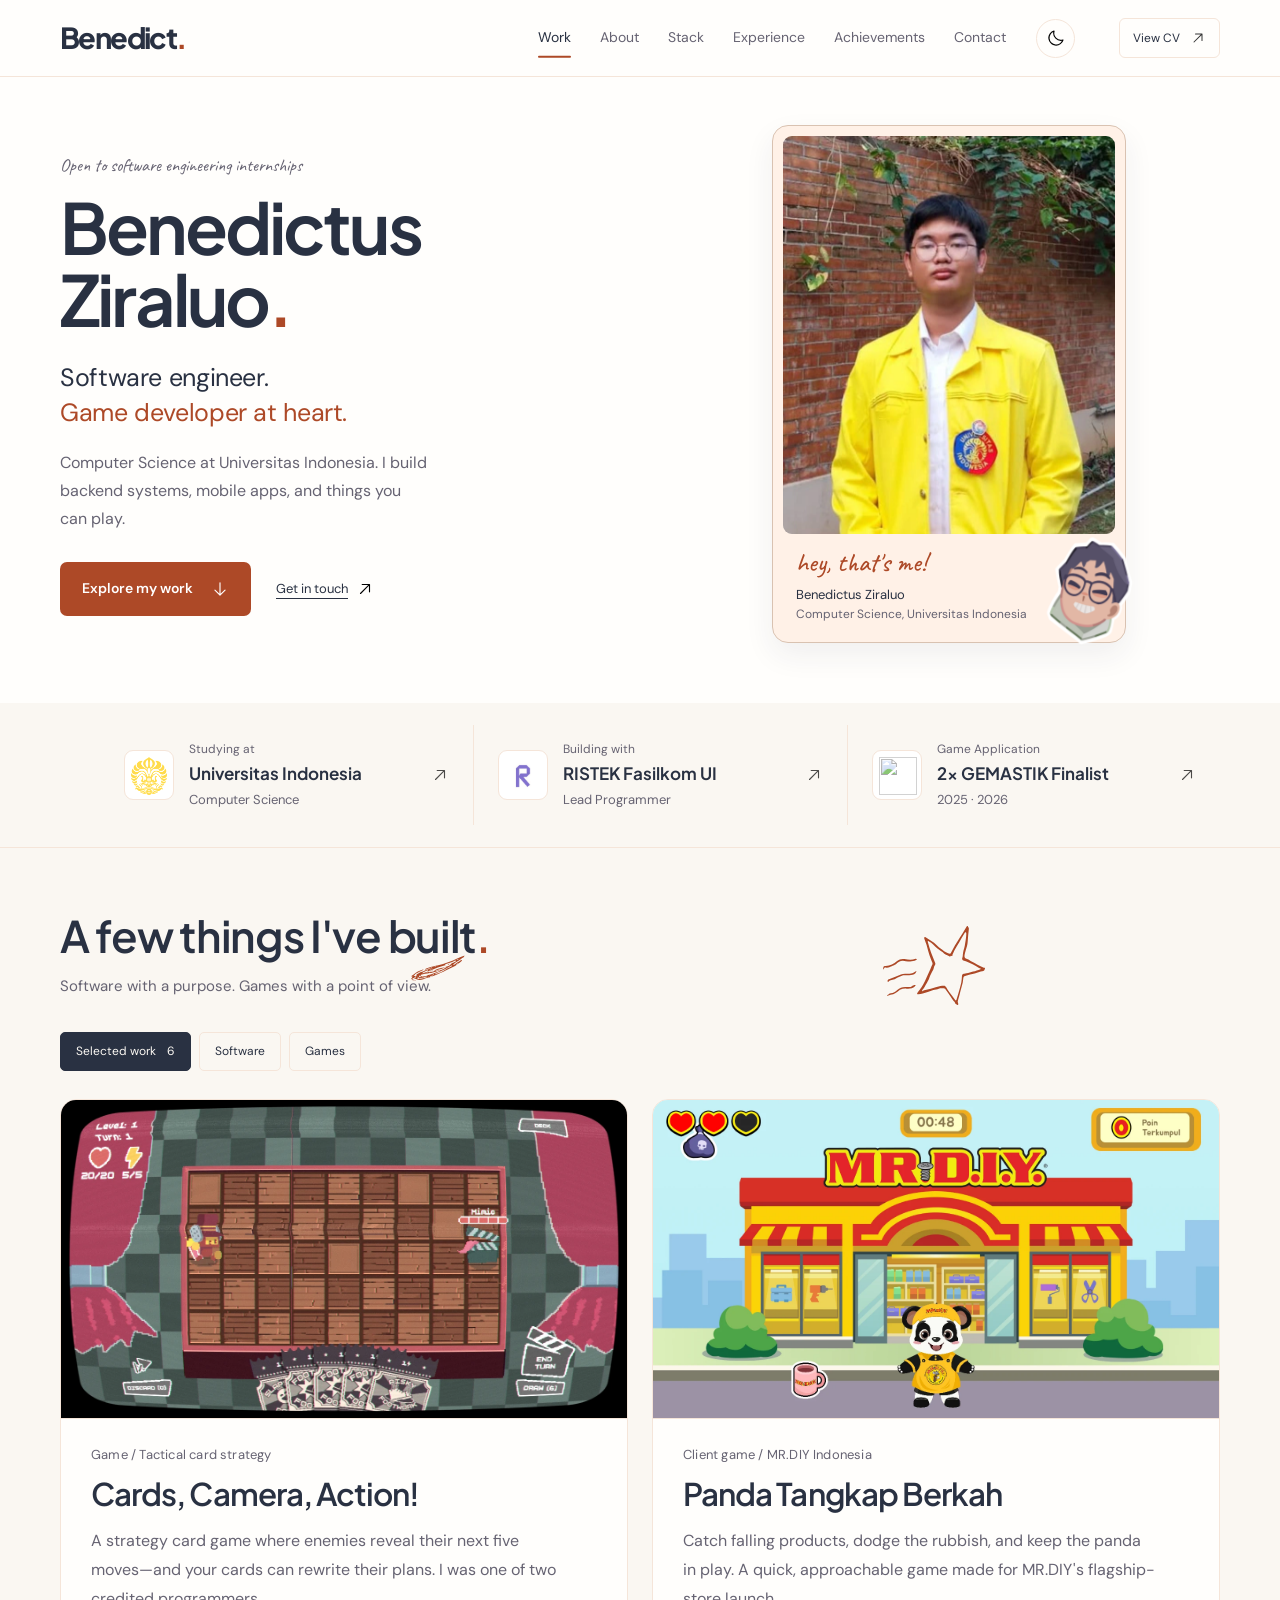
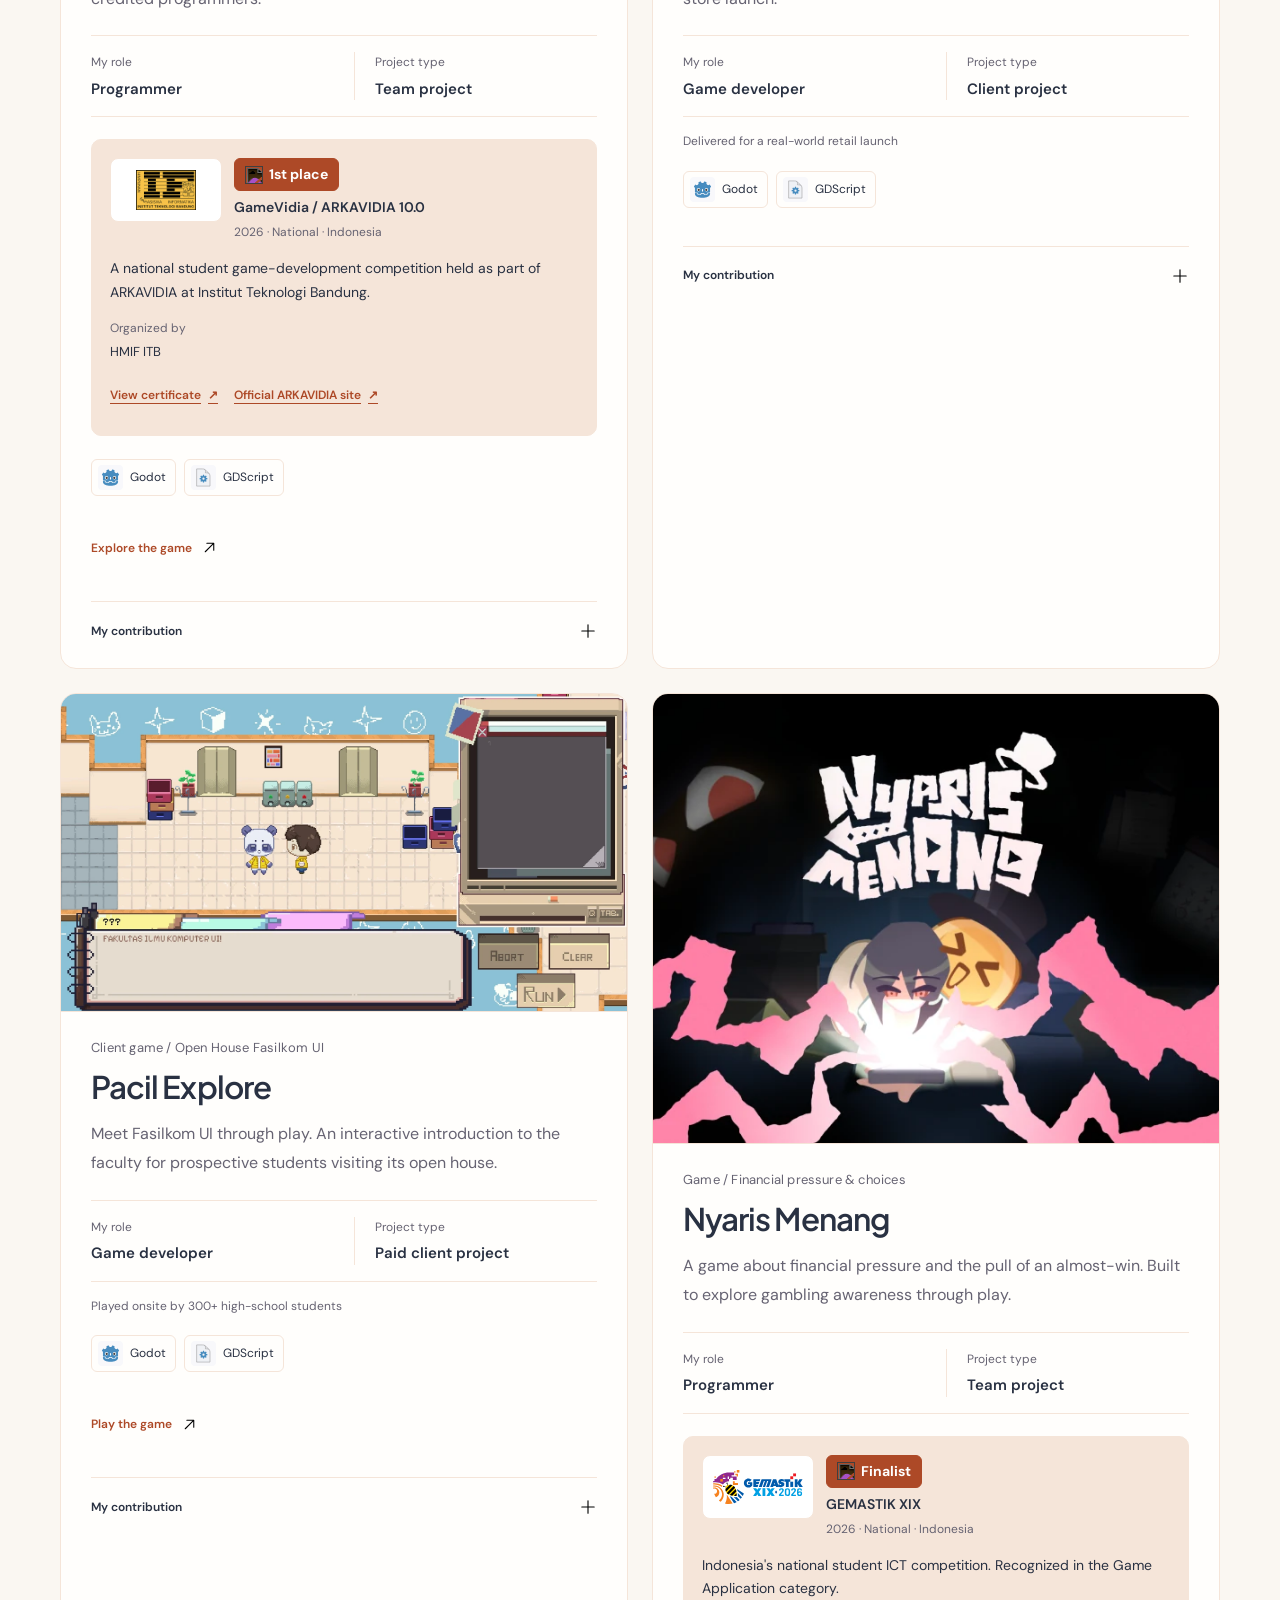
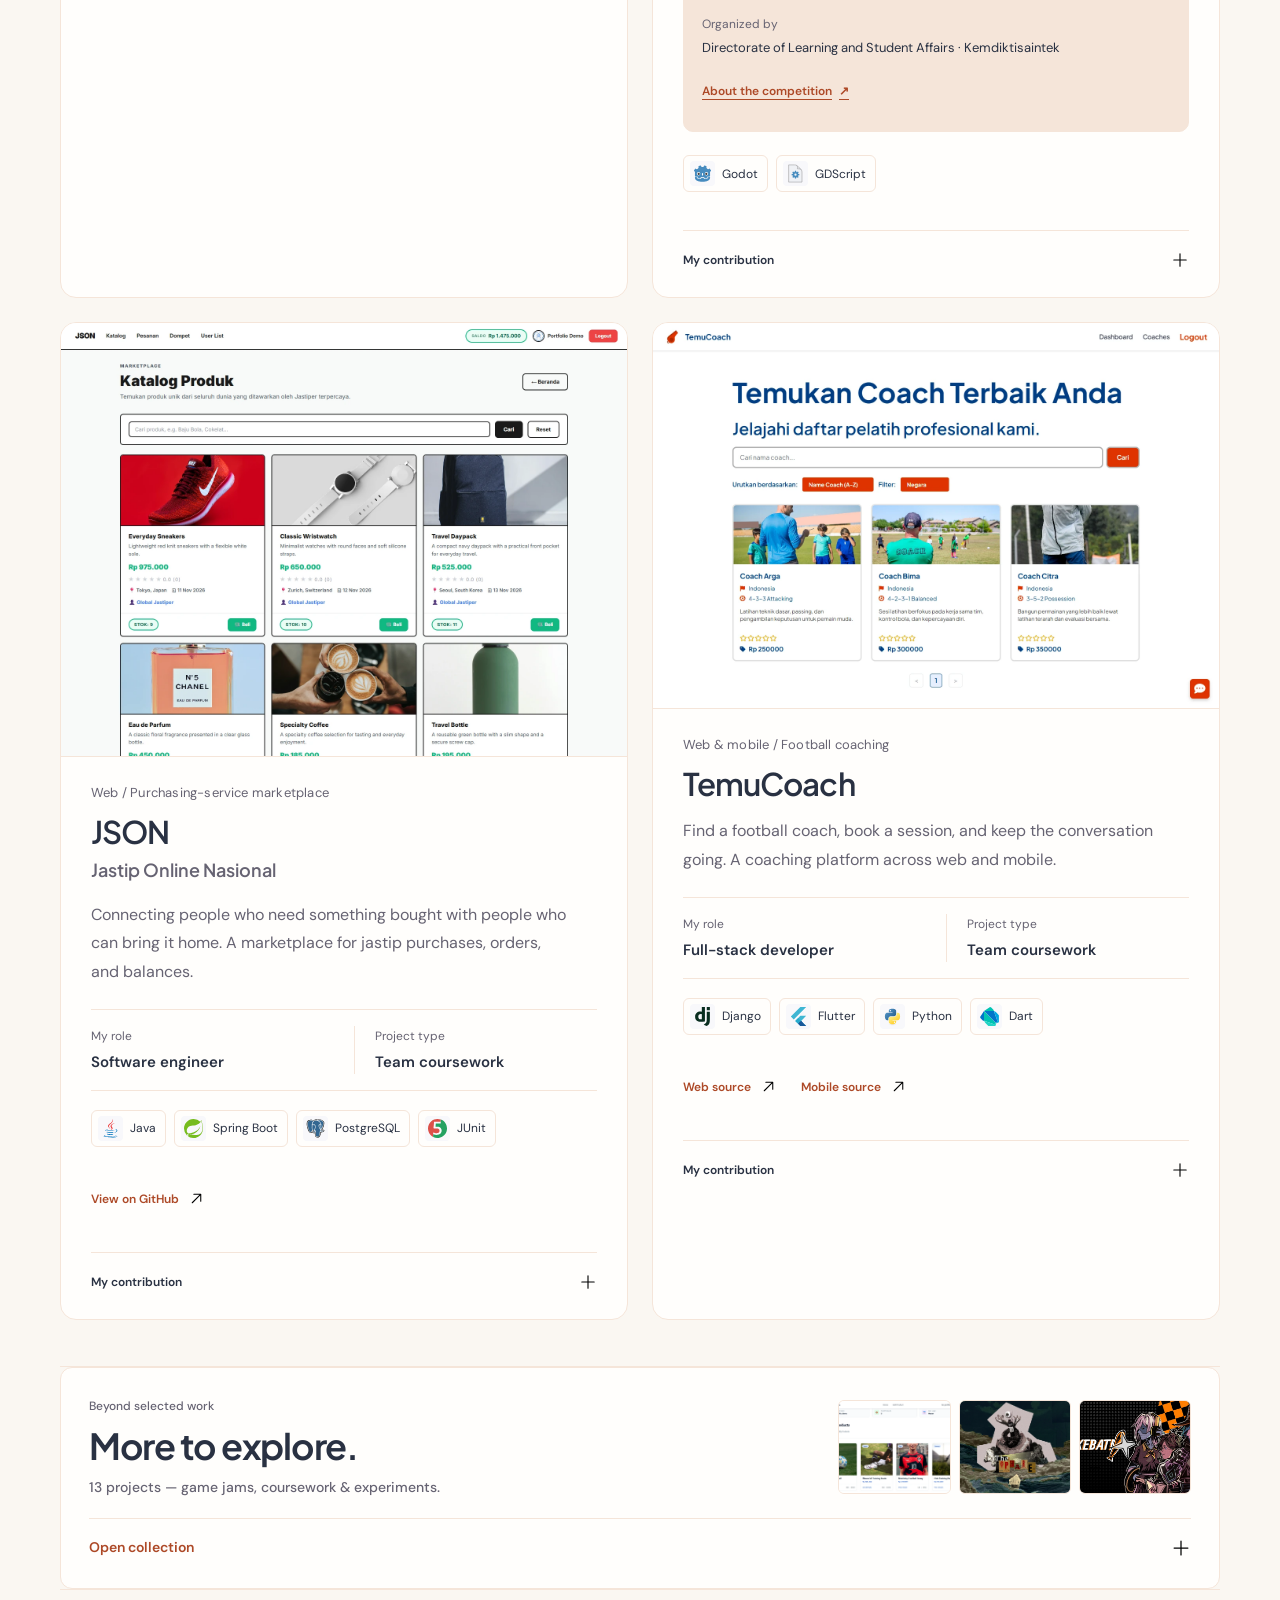
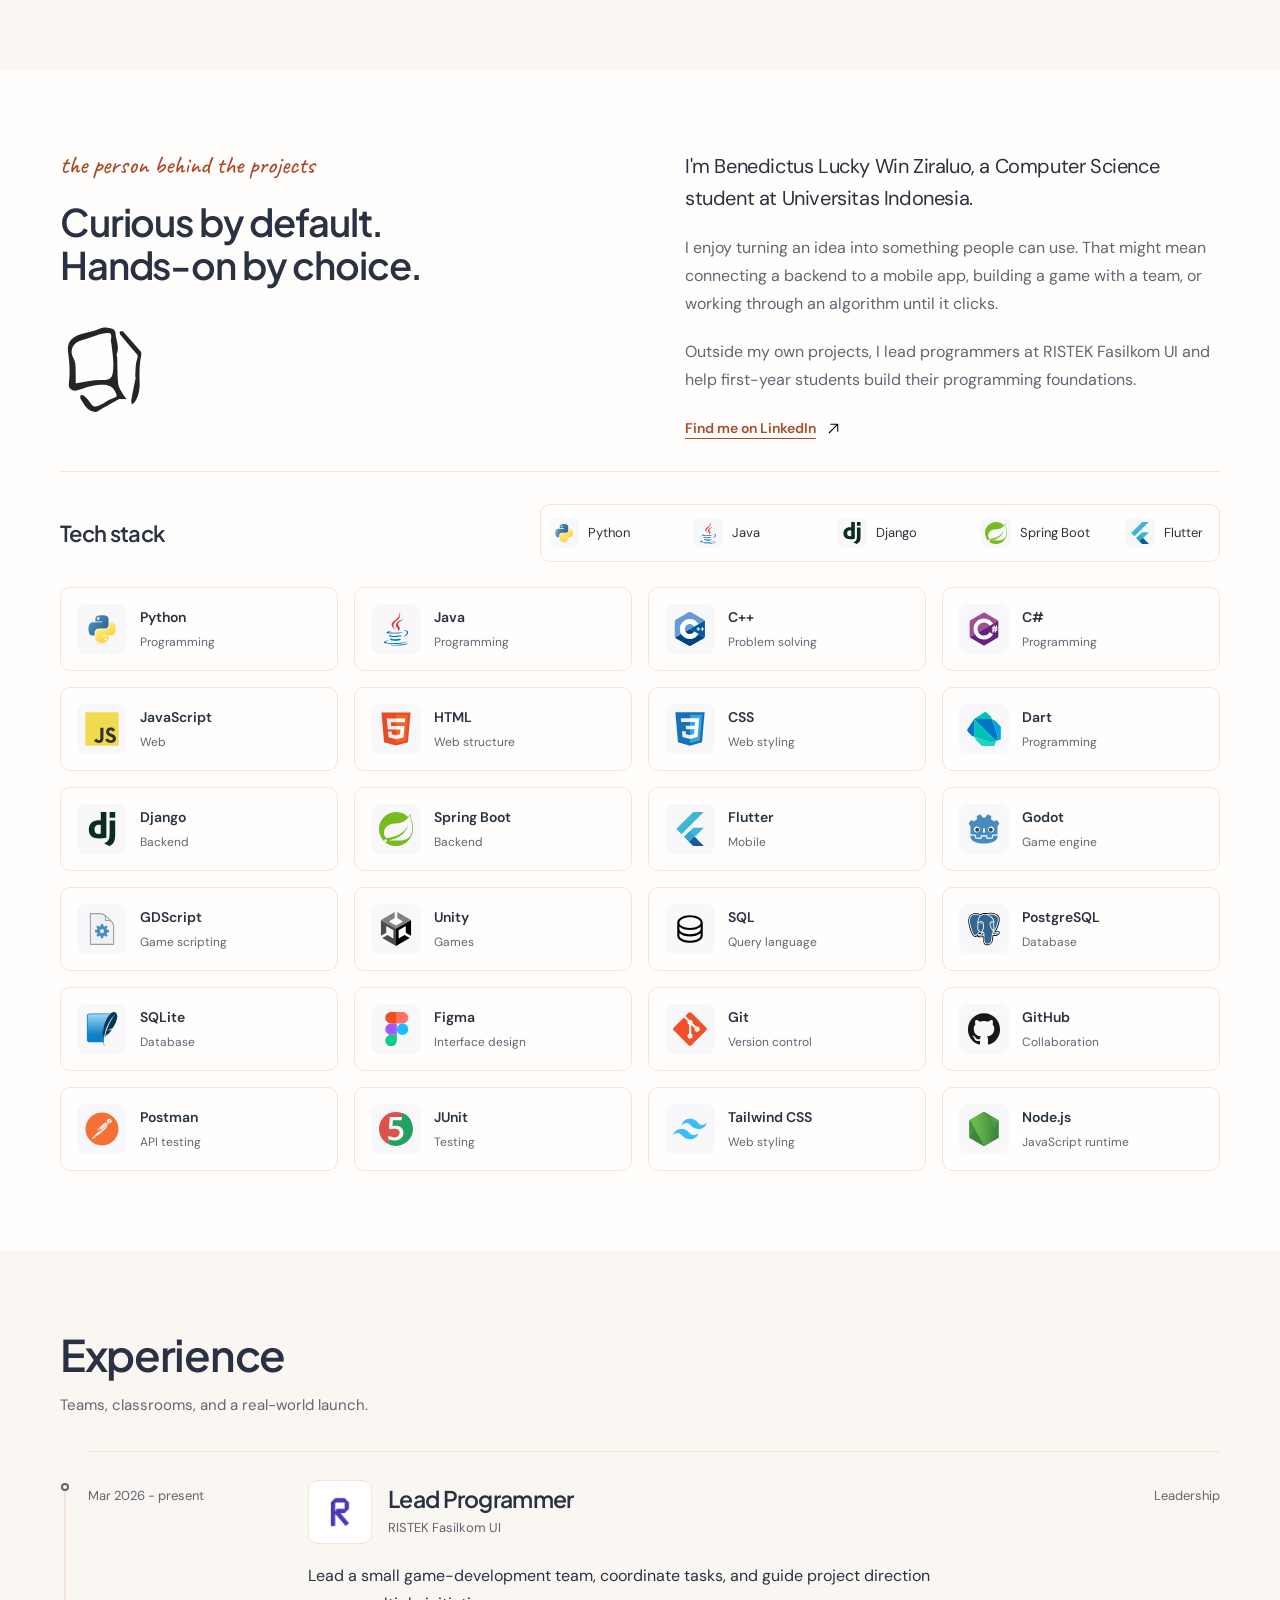
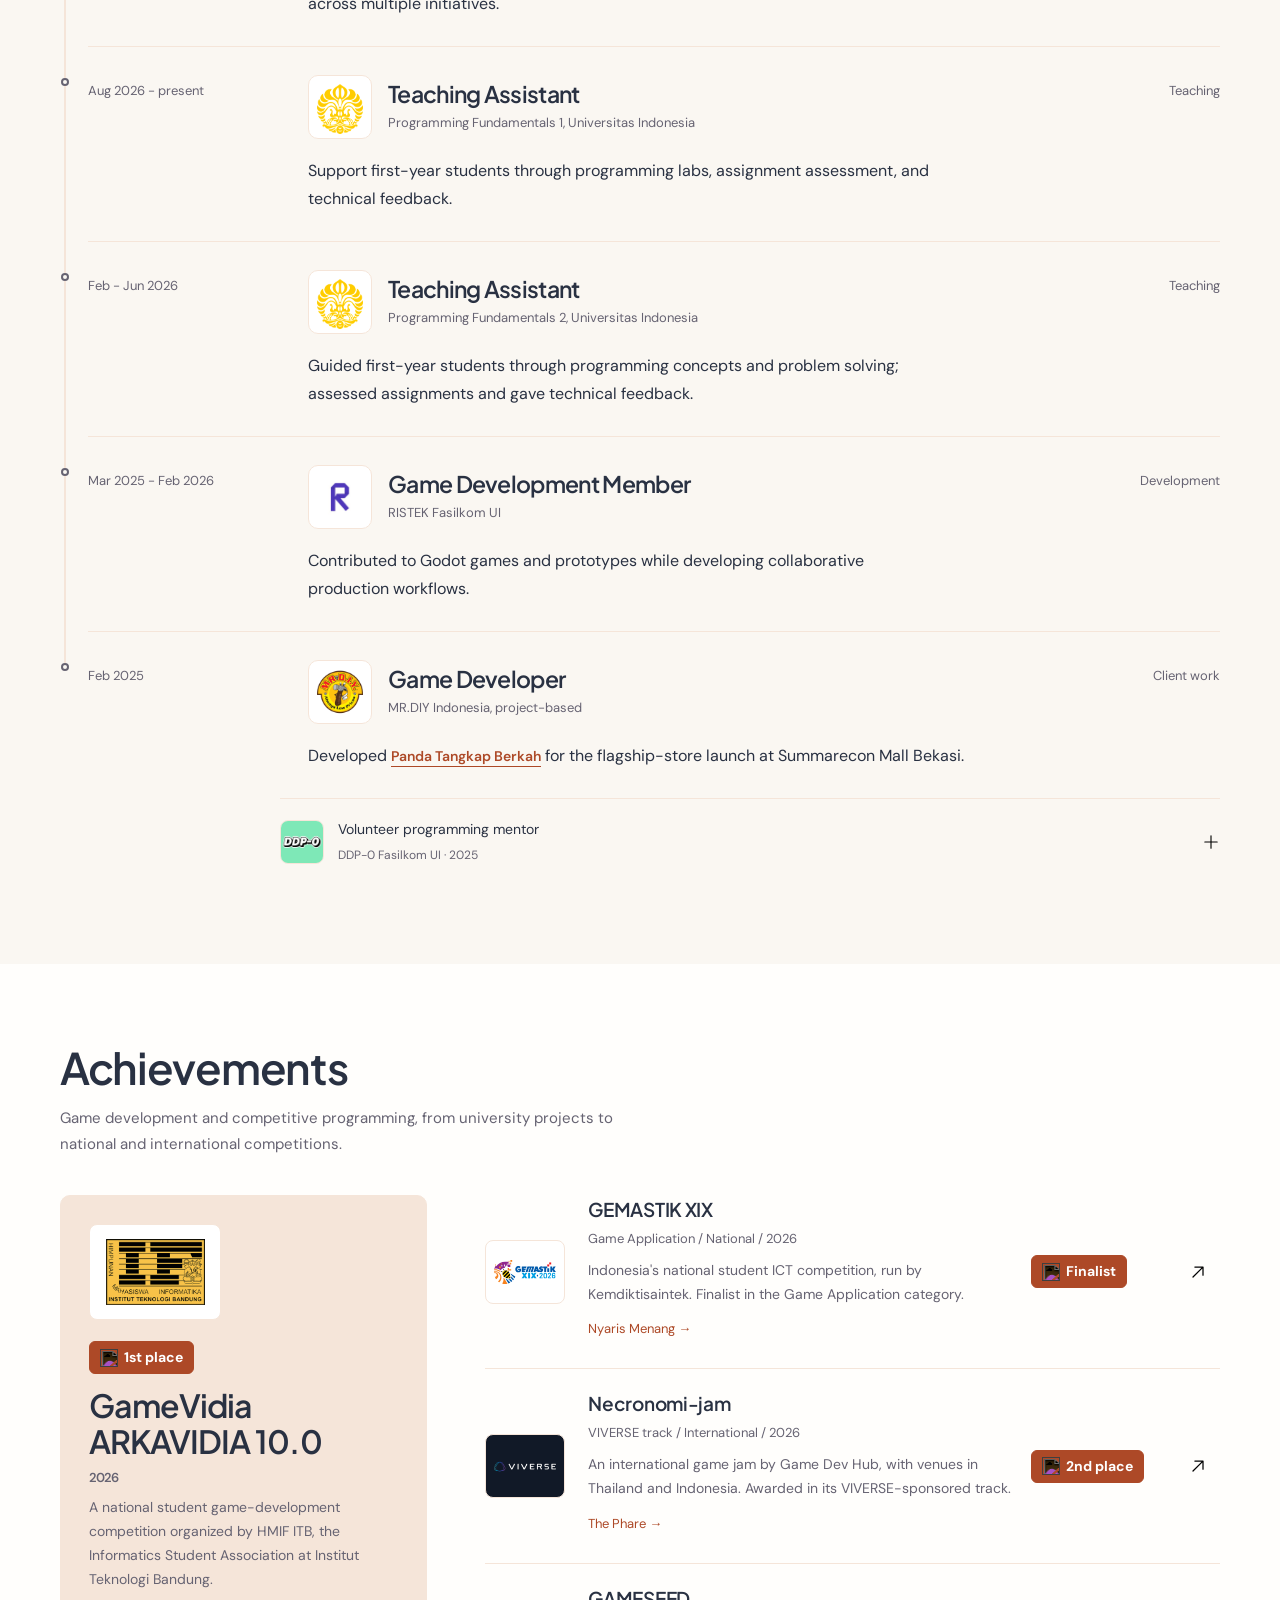
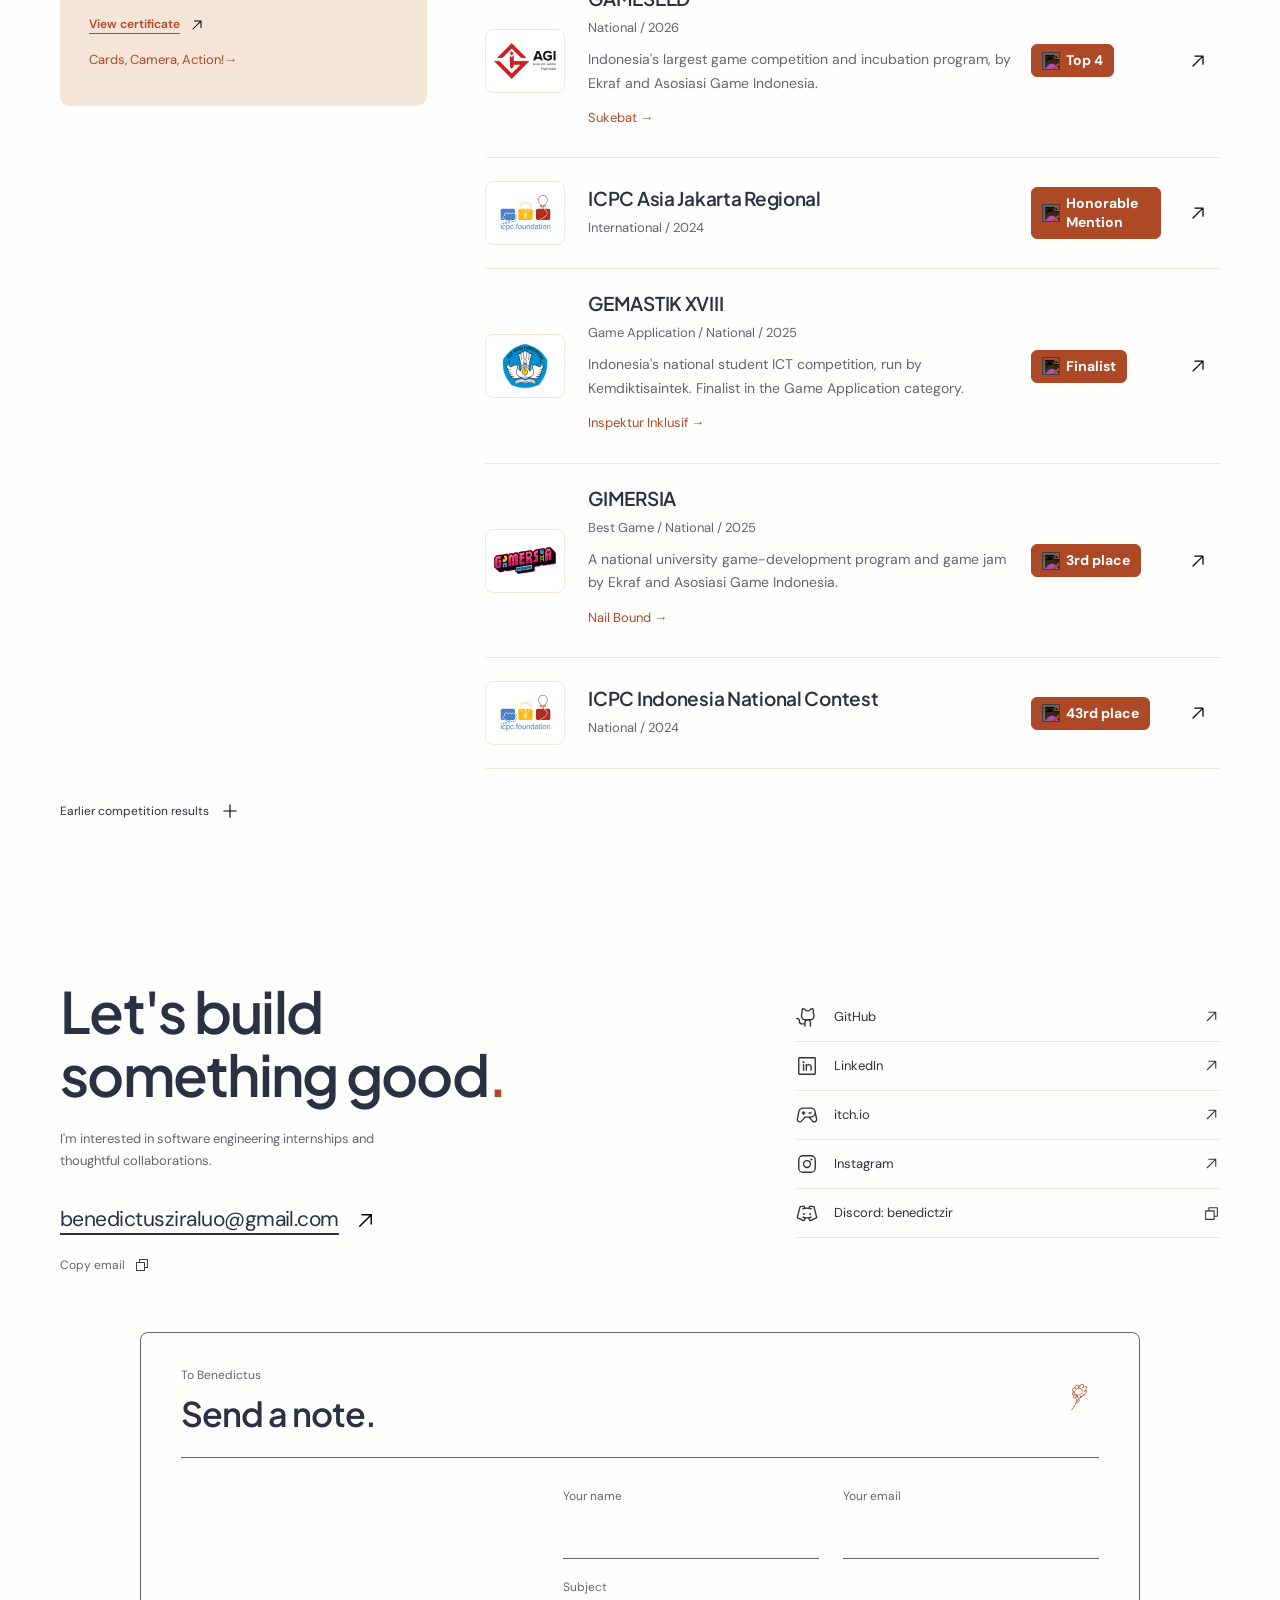
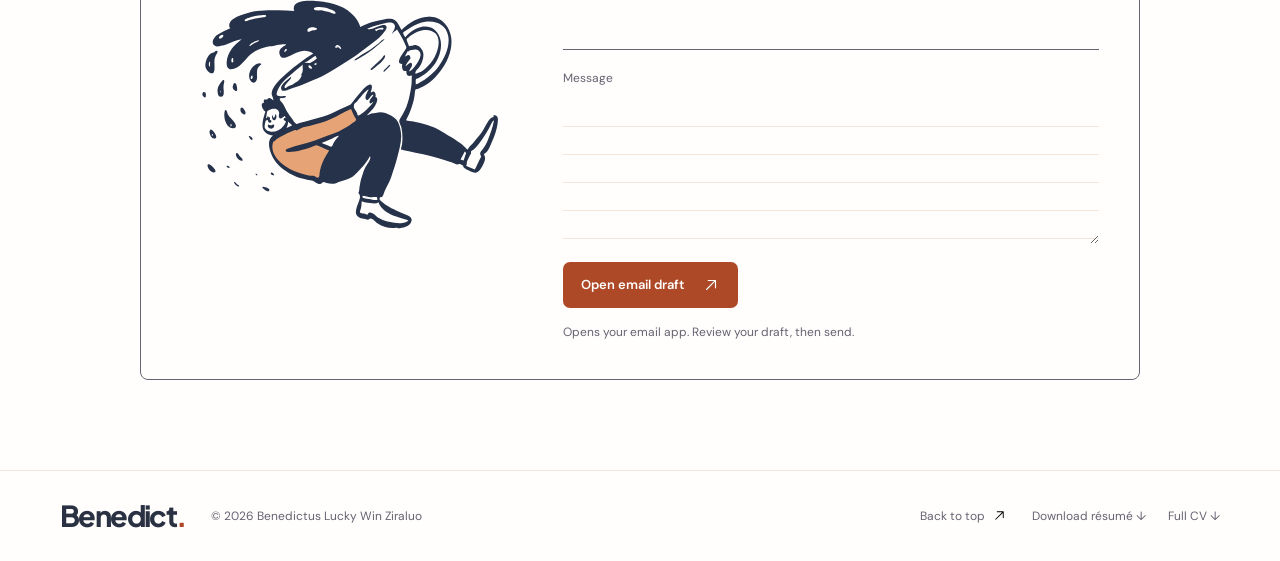
==== index.html @ fcce556d "init" ====
<!doctype html>

<html lang="en">
  <head>
    <meta charset="utf-8" />
    <meta content="width=device-width,initial-scale=1" name="viewport" />
    <meta content="#FFFEFC" name="theme-color" />
    <script src="theme.js"></script>
    <meta
      content="Benedictus Lucky Win Ziraluo, Computer Science at Universitas Indonesia. Software engineering, game development, and the work behind both."
      name="description"
    />
    <meta content="website" property="og:type" />
    <meta
      content="Benedictus Ziraluo | Software &amp; games"
      property="og:title"
    />
    <meta
      content="Backend systems, mobile applications, and games. Selected work by Benedictus Lucky Win Ziraluo."
      property="og:description"
    />
    <meta content="summary" name="twitter:card" />
    <title>Benedictus Ziraluo | Software &amp; games</title>
    <link href="assets/avatar2.png" rel="icon" type="image/png" />
    <link
      as="font"
      crossorigin=""
      href="assets/fonts/plusjakartasans-variable.ttf"
      rel="preload"
      type="font/ttf"
    />
    <link href="theme.css" rel="stylesheet" />
    <link href="styles.css" rel="stylesheet" />
    <link href="work.css" rel="stylesheet" />
    <script src="script.js" type="module"></script>
    <script src="projects.js" type="module"></script>
    <script type="application/ld+json">
      {
        "@context": "https://schema.org",
        "@type": "Person",
        "name": "Benedictus Lucky Win Ziraluo",
        "email": "mailto:benedictusziraluo@gmail.com",
        "sameAs": [
          "https://github.com/benedictzir",
          "https://benedictzir.itch.io/",
          "https://www.linkedin.com/in/benedictus-lucky-win-ziraluo/"
        ],
        "affiliation": {
          "@type": "CollegeOrUniversity",
          "name": "Universitas Indonesia"
        }
      }
    </script>
  </head>
  <body>
    <a class="skip-link" href="#main">Skip to content</a>
    <header class="site-header">
      <div class="shell nav-inner">
        <a
          aria-label="Benedict, back to top"
          class="wordmark name-wordmark"
          href="#top"
          ><span>Benedict</span
          ><span aria-hidden="true" class="wordmark-dot">.</span></a
        >
        <button
          aria-controls="site-nav"
          aria-expanded="false"
          class="menu-toggle"
          hidden=""
          type="button"
        >
          <img alt="" height="22" src="assets/icons/list.svg" width="22" /><span
            >Menu</span
          >
        </button>
        <nav aria-label="Main navigation" id="site-nav">
          <a href="#projects">Work</a><a href="#about">About</a
          ><a href="#stack">Stack</a><a href="#experience">Experience</a
          ><a href="#recognition">Achievements</a><a href="#contact">Contact</a>
        </nav>
        <button
          aria-label="Switch color theme"
          aria-pressed="false"
          class="theme-toggle"
          data-theme-toggle=""
          hidden=""
          type="button"
        >
          <img
            alt=""
            class="theme-moon"
            height="20"
            src="assets/icons/moon.svg"
            width="20"
          /><img
            alt=""
            class="theme-sun"
            height="20"
            src="assets/icons/sun.svg"
            width="20"
          />
        </button>
        <a
          class="nav-resume"
          data-resume-preview=""
          href="assets/Benedictus-Ziraluo-Resume.pdf"
          >View CV
          <img
            alt=""
            height="16"
            src="assets/icons/arrow-up-right.svg"
            width="16"
        /></a>
      </div>
    </header>
    <main id="main">
      <section aria-labelledby="intro-title" class="hero" id="top">
        <div class="shell hero-layout">
          <div class="hero-copy">
            <p class="hello">Open to software engineering internships</p>
            <h1 id="intro-title">Benedictus<br />Ziraluo<span>.</span></h1>
            <p class="hero-role">
              Software engineer.<br /><span>Game developer at heart.</span>
            </p>
            <p class="hero-description">
              Computer Science at Universitas Indonesia. I build backend
              systems, mobile apps, and things you can play.
            </p>
            <div class="hero-actions">
              <a class="button button-light" href="#projects"
                >Explore my work
                <img
                  alt=""
                  height="18"
                  src="assets/icons/arrow-down.svg"
                  width="18" /></a
              ><a class="hero-contact" href="#contact"
                >Get in touch
                <img
                  alt=""
                  height="18"
                  src="assets/icons/arrow-up-right.svg"
                  width="18"
              /></a>
            </div>
          </div>
          <figure class="portrait-frame">
            <div class="portrait-window">
              <img
                alt="Benedictus wearing his Universitas Indonesia yellow jacket"
                fetchpriority="high"
                height="1600"
                src="assets/benedictus-portrait-enhanced.webp"
                width="720"
              />
            </div>
            <figcaption>
              <span class="hand-note">hey, that's me!</span
              ><span
                >Benedictus Ziraluo<br /><small
                  >Computer Science, Universitas Indonesia</small
                ></span
              >
            </figcaption>
            <button
              aria-label="Pause sticker animation"
              aria-describedby="avatar-credit"
              aria-pressed="false"
              class="portrait-sticker wordmark"
              data-sticker-motion=""
              hidden=""
              type="button"
            >
              <span class="sticker-float"
                ><span aria-hidden="true" class="brand-avatar"
                  ><img
                    alt=""
                    class="avatar-default"
                    height="120"
                    src="assets/avatar2.png"
                    width="120" /><img
                    alt=""
                    class="avatar-playful"
                    height="120"
                    src="assets/avatar1.png"
                    width="120" /></span></span
              ><span class="avatar-credit" id="avatar-credit" role="tooltip"
                >Art by @piessekaii</span
              >
            </button>
          </figure>
        </div>
      </section>
      <div class="context-band">
        <ul
          class="shell context-grid profile-facts"
          aria-label="A little about me"
        >
          <li>
            <a class="profile-fact" href="#about"
              ><span class="fact-mark"
                ><img
                  src="assets/organizations/universitas-indonesia.png"
                  width="40"
                  height="40"
                  alt="" /></span
              ><span class="fact-copy"
                ><span class="fact-label">Studying at</span
                ><strong>Universitas Indonesia</strong
                ><span class="fact-detail">Computer Science</span></span
              ><img
                class="fact-arrow"
                src="assets/icons/arrow-up-right.svg"
                width="18"
                height="18"
                alt=""
            /></a>
          </li>
          <li>
            <a class="profile-fact" href="#experience"
              ><span class="fact-mark"
                ><img
                  src="assets/organizations/ristek.png"
                  width="40"
                  height="40"
                  alt="" /></span
              ><span class="fact-copy"
                ><span class="fact-label">Building with</span
                ><strong>RISTEK Fasilkom UI</strong
                ><span class="fact-detail">Lead Programmer</span></span
              ><img
                class="fact-arrow"
                src="assets/icons/arrow-up-right.svg"
                width="18"
                height="18"
                alt=""
            /></a>
          </li>
          <li>
            <a class="profile-fact" href="#recognition">
              <span class="fact-mark"><img src="assets/awards/trophy.svg" width="40" height="40" alt="" /></span>
              <span class="fact-copy"><span class="fact-label">Game Application</span><strong>2× GEMASTIK Finalist</strong><span class="fact-detail">2025 · 2026</span></span>
              <img class="fact-arrow" src="assets/icons/arrow-up-right.svg" width="18" height="18" alt="" />
            </a>
          </li>
        </ul>
      </div>
      <section class="section shell work-section" id="projects" aria-labelledby="work-title">
  <header class="section-heading"><h2 id="work-title">A few things I've <span class="sketch-underline">built<span>.</span></span></h2>
  <p>Software with a purpose. Games with a point of view.</p><span class="doodle work-star" aria-hidden="true"></span></header>
  <div class="work-filters" role="group" aria-label="Filter projects" hidden>
    <button type="button" data-filter="all" aria-pressed="true">Selected work <span>6</span></button>
    <button type="button" data-filter="software" aria-pressed="false">Software</button>
    <button type="button" data-filter="games" aria-pressed="false">Games</button></div>
  <div class="selected-work"><article class="work-card game-case" data-project="games" data-award="gold" id="cards-camera-action" aria-labelledby="cards-camera-action-title">
      <figure class="project-media "><a class="project-media-link" href="assets/projects/cards-camera-action-inside.webp" target="_blank" rel="noopener" aria-label="Enlarge Cards, Camera, Action! screenshot"><img src="assets/projects/cards-camera-action-inside.webp" alt="Cards, Camera, Action! tactical battle with a Mimic, card hand and turn controls" width="1280" height="720" loading="lazy" decoding="async"/></a></figure><div class="work-copy"><p class="project-category">Game / Tactical card strategy</p>
      <h3 id="cards-camera-action-title">Cards, Camera, Action!</h3>
      <p class="work-description">A strategy card game where enemies reveal their next five moves—and your cards can rewrite their plans. I was one of two credited programmers.</p>
      <dl class="work-role project-meta"><div><dt>My role</dt><dd>Programmer</dd></div><div><dt>Project type</dt><dd>Team project</dd></div></dl>
      <aside class="project-honor" aria-label="Cards, Camera, Action! achievement">
      <div class="honor-heading"><span class="honor-mark"><img class="honor-art" src="assets/organizations/hmif-itb.png" width="96" height="48" loading="lazy" alt="HMIF ITB, organizer of ARKAVIDIA"/></span>
      <div><p class="honor-rank result-badge"><img class="honor-result-icon" src="assets/awards/medal.svg" width="18" height="18" alt=""/><span class="result-label">1st place</span></p><p class="honor-event">GameVidia / ARKAVIDIA 10.0</p><p class="honor-level">2026 · National · Indonesia</p></div></div>
      <p class="honor-context">A national student game-development competition held as part of ARKAVIDIA at Institut Teknologi Bandung.</p>
      <p class="honor-organizer"><span>Organized by</span>HMIF ITB</p>
      <div class="honor-links"><a href="assets/evidence/arkavidia.pdf" target="_blank" rel="noopener noreferrer">View certificate <span aria-hidden="true">↗</span></a><a href="https://arkavidia.com/" target="_blank" rel="noopener noreferrer">Official ARKAVIDIA site <span aria-hidden="true">↗</span></a></div></aside><ul class="project-stack" aria-label="Cards, Camera, Action! technologies"><li><img src="assets/tech/godot.svg" width="25" height="25" alt=""/><span>Godot</span></li><li><img src="assets/tech/gdscript.svg" width="25" height="25" alt=""/><span>GDScript</span></li></ul><div class="project-links"><a class="work-link" href="https://viscasa.itch.io/cards-camera-action" target="_blank" rel="noopener noreferrer">Explore the game<img src="assets/icons/arrow-up-right.svg" width="17" height="17" alt=""/></a></div>
      <details class="project-dossier" id="dossier-cards-camera-action"><summary>My contribution<img src="assets/icons/plus.svg" width="18" height="18" alt=""/></summary>
      <div class="dossier-body"><p>I was one of two credited programmers on the team behind Cards, Camera, Action!, which won 1st place in GameVidia at ARKAVIDIA 10.0 in 2026.</p></div></details></div></article><article class="work-card game-case" data-project="games" data-award="" id="panda" aria-labelledby="panda-title">
      <figure class="project-media "><a class="project-media-link" href="assets/projects/panda-tangkap-berkah-gameplay.webp" target="_blank" rel="noopener" aria-label="Enlarge Panda Tangkap Berkah screenshot"><img src="assets/projects/panda-tangkap-berkah-gameplay.webp" alt="Panda Tangkap Berkah in play, with falling shop items and a panda catching them" width="1440" height="810" loading="lazy" decoding="async"/></a></figure><div class="work-copy"><p class="project-category">Client game / MR.DIY Indonesia</p>
      <h3 id="panda-title">Panda Tangkap Berkah</h3>
      <p class="work-description">Catch falling products, dodge the rubbish, and keep the panda in play. A quick, approachable game made for MR.DIY&#x27;s flagship-store launch.</p>
      <dl class="work-role project-meta"><div><dt>My role</dt><dd>Game developer</dd></div><div><dt>Project type</dt><dd>Client project</dd></div></dl>
      <p class="work-result">Delivered for a real-world retail launch</p><ul class="project-stack" aria-label="Panda Tangkap Berkah technologies"><li><img src="assets/tech/godot.svg" width="25" height="25" alt=""/><span>Godot</span></li><li><img src="assets/tech/gdscript.svg" width="25" height="25" alt=""/><span>GDScript</span></li></ul>
      <details class="project-dossier" id="dossier-panda"><summary>My contribution<img src="assets/icons/plus.svg" width="18" height="18" alt=""/></summary>
      <div class="dossier-body"><p>I developed this interactive mini-game for MR.DIY Indonesia&#x27;s February 2025 launch at Summarecon Mall Bekasi. It turns a familiar item-catching mechanic into a branded event experience.</p></div></details></div></article><article class="work-card game-case" data-project="games" data-award="" id="pacil" aria-labelledby="pacil-title">
      <figure class="project-media "><a class="project-media-link" href="assets/projects/pacil-inside.webp" target="_blank" rel="noopener" aria-label="Enlarge Pacil Explore screenshot"><img src="assets/projects/pacil-inside.webp" alt="Pacil Explore gameplay screenshot" width="1600" height="897" loading="lazy" decoding="async"/></a></figure><div class="work-copy"><p class="project-category">Client game / Open House Fasilkom UI</p>
      <h3 id="pacil-title">Pacil Explore</h3>
      <p class="work-description">Meet Fasilkom UI through play. An interactive introduction to the faculty for prospective students visiting its open house.</p>
      <dl class="work-role project-meta"><div><dt>My role</dt><dd>Game developer</dd></div><div><dt>Project type</dt><dd>Paid client project</dd></div></dl>
      <p class="work-result">Played onsite by 300+ high-school students</p><ul class="project-stack" aria-label="Pacil Explore technologies"><li><img src="assets/tech/godot.svg" width="25" height="25" alt=""/><span>Godot</span></li><li><img src="assets/tech/gdscript.svg" width="25" height="25" alt=""/><span>GDScript</span></li></ul><div class="project-links"><a class="work-link" href="https://ristek-game-development.itch.io/pacil-explore" target="_blank" rel="noopener noreferrer">Play the game<img src="assets/icons/arrow-up-right.svg" width="17" height="17" alt=""/></a></div>
      <details class="project-dossier" id="dossier-pacil"><summary>My contribution<img src="assets/icons/plus.svg" width="18" height="18" alt=""/></summary>
      <div class="dossier-body"><p>I contributed to the Godot game commissioned and paid for by Open House Fasilkom UI. More than 300 high-school students played onsite, exploring the faculty and its programs through an interactive experience.</p></div></details></div></article><article class="work-card game-case" data-project="games" data-award="finalist" id="nyaris-menang" aria-labelledby="nyaris-menang-title">
      <figure class="project-media "><a class="project-media-link" href="assets/projects/nyaris-menang-cover.webp" target="_blank" rel="noopener" aria-label="Enlarge Nyaris Menang screenshot"><img src="assets/projects/nyaris-menang-cover.webp" alt="Official Nyaris Menang cover showing its character, phone and pink torn-paper artwork" width="630" height="500" loading="lazy" decoding="async"/></a></figure><div class="work-copy"><p class="project-category">Game / Financial pressure &amp; choices</p>
      <h3 id="nyaris-menang-title">Nyaris Menang</h3>
      <p class="work-description">A game about financial pressure and the pull of an almost-win. Built to explore gambling awareness through play.</p>
      <dl class="work-role project-meta"><div><dt>My role</dt><dd>Programmer</dd></div><div><dt>Project type</dt><dd>Team project</dd></div></dl>
      <aside class="project-honor" aria-label="Nyaris Menang achievement">
      <div class="honor-heading"><span class="honor-mark"><img class="honor-art" src="assets/competitions/gemastik-2026.svg" width="96" height="48" loading="lazy" alt="Official GEMASTIK XIX 2026 mark"/></span>
      <div><p class="honor-rank result-badge"><img class="honor-result-icon" src="assets/awards/medal.svg" width="18" height="18" alt=""/><span class="result-label">Finalist</span></p><p class="honor-event">GEMASTIK XIX</p><p class="honor-level">2026 · National · Indonesia</p></div></div>
      <p class="honor-context">Indonesia&#x27;s national student ICT competition. Recognized in the Game Application category.</p>
      <p class="honor-organizer"><span>Organized by</span>Directorate of Learning and Student Affairs · Kemdiktisaintek</p>
      <div class="honor-links"><a href="https://gemastik.kemdiktisaintek.go.id/landing" target="_blank" rel="noopener noreferrer">About the competition <span aria-hidden="true">↗</span></a></div></aside><ul class="project-stack" aria-label="Nyaris Menang technologies"><li><img src="assets/tech/godot.svg" width="25" height="25" alt=""/><span>Godot</span></li><li><img src="assets/tech/gdscript.svg" width="25" height="25" alt=""/><span>GDScript</span></li></ul>
      <details class="project-dossier" id="dossier-nyaris-menang"><summary>My contribution<img src="assets/icons/plus.svg" width="18" height="18" alt=""/></summary>
      <div class="dossier-body"><p>I contributed programming as part of the team behind Nyaris Menang, selected for the Game Application final at GEMASTIK XIX 2026.</p></div></details></div></article><article class="work-card source-case" data-project="software" data-award="" id="json" aria-labelledby="json-title">
      <figure class="project-media "><a class="project-media-link" href="assets/projects/json-catalog.webp" target="_blank" rel="noopener" aria-label="Enlarge JSON screenshot"><img src="assets/projects/json-catalog.webp" alt="JSON marketplace catalog with photographed products, stock and purchase controls" width="1440" height="1100" loading="lazy" decoding="async"/></a></figure><div class="work-copy"><p class="project-category">Web / Purchasing-service marketplace</p>
      <h3 id="json-title">JSON</h3><p class="project-subtitle">Jastip Online Nasional</p>
      <p class="work-description">Connecting people who need something bought with people who can bring it home. A marketplace for jastip purchases, orders, and balances.</p>
      <dl class="work-role project-meta"><div><dt>My role</dt><dd>Software engineer</dd></div><div><dt>Project type</dt><dd>Team coursework</dd></div></dl>
      <ul class="project-stack" aria-label="JSON technologies"><li><img src="assets/tech/java.svg" width="25" height="25" alt=""/><span>Java</span></li><li><img src="assets/tech/spring.svg" width="25" height="25" alt=""/><span>Spring Boot</span></li><li><img src="assets/tech/postgresql.svg" width="25" height="25" alt=""/><span>PostgreSQL</span></li><li><img src="assets/tech/junit.svg" width="25" height="25" alt=""/><span>JUnit</span></li></ul><div class="project-links"><a class="work-link" href="https://github.com/advprog-2026-B08-project/group-project" target="_blank" rel="noopener noreferrer">View on GitHub<img src="assets/icons/arrow-up-right.svg" width="17" height="17" alt=""/></a></div>
      <details class="project-dossier" id="dossier-json"><summary>My contribution<img src="assets/icons/plus.svg" width="18" height="18" alt=""/></summary>
      <div class="dossier-body"><p>I implemented wallet transactions, concurrent balance safeguards, refunds, and settlement tests. I also contributed to the frontend, monitoring, and CI.</p><figure class="project-extra-media"><a class="project-media-link" href="assets/projects/json-wallet.webp" target="_blank" rel="noopener" aria-label="Enlarge JSON detail screenshot"><img src="assets/projects/json-wallet.webp" width="1440" height="1100" loading="lazy" alt="JSON wallet balance and transaction history"/></a></figure></div></details></div></article><article class="work-card source-case" data-project="software" data-award="" id="temucoach" aria-labelledby="temucoach-title">
      <figure class="project-media "><a class="project-media-link" href="assets/projects/temucoach-catalog.webp" target="_blank" rel="noopener" aria-label="Enlarge TemuCoach screenshot"><img src="assets/projects/temucoach-catalog.webp" alt="TemuCoach coach discovery with training photos and session prices" width="1440" height="980" loading="lazy" decoding="async"/></a></figure><div class="work-copy"><p class="project-category">Web &amp; mobile / Football coaching</p>
      <h3 id="temucoach-title">TemuCoach</h3>
      <p class="work-description">Find a football coach, book a session, and keep the conversation going. A coaching platform across web and mobile.</p>
      <dl class="work-role project-meta"><div><dt>My role</dt><dd>Full-stack developer</dd></div><div><dt>Project type</dt><dd>Team coursework</dd></div></dl>
      <ul class="project-stack" aria-label="TemuCoach technologies"><li><img src="assets/tech/django.svg" width="25" height="25" alt=""/><span>Django</span></li><li><img src="assets/tech/flutter.svg" width="25" height="25" alt=""/><span>Flutter</span></li><li><img src="assets/tech/python.svg" width="25" height="25" alt=""/><span>Python</span></li><li><img src="assets/tech/dart.svg" width="25" height="25" alt=""/><span>Dart</span></li></ul><div class="project-links"><a class="work-link" href="https://github.com/pbp-kelompok-e9/temu-coach" target="_blank" rel="noopener noreferrer">Web source<img src="assets/icons/arrow-up-right.svg" width="17" height="17" alt=""/></a><a class="work-link" href="https://github.com/pbp-kelompok-e9/temu-coach-mobile" target="_blank" rel="noopener noreferrer">Mobile source<img src="assets/icons/arrow-up-right.svg" width="17" height="17" alt=""/></a></div>
      <details class="project-dossier" id="dossier-temucoach"><summary>My contribution<img src="assets/icons/plus.svg" width="18" height="18" alt=""/></summary>
      <div class="dossier-body"><p>I built booking and authentication flows, connected Flutter to Django APIs, and added in-app chat. Messages refresh through polling.</p><figure class="project-extra-media"><a class="project-media-link" href="assets/projects/temucoach-booking.webp" target="_blank" rel="noopener" aria-label="Enlarge TemuCoach detail screenshot"><img src="assets/projects/temucoach-booking.webp" width="1440" height="1220" loading="lazy" alt="TemuCoach booking calendar and session selection"/></a></figure></div></details></div></article></div>
  <p class="filter-status sr-only" role="status" aria-live="polite"></p>
  <details class="more-work"><summary>
    <span class="shelf-intro"><span class="shelf-eyebrow">Beyond selected work</span><strong class="shelf-title">More to explore.</strong><span class="shelf-description">13 projects — game jams, coursework &amp; experiments.</span></span>
    <span class="shelf-preview" aria-hidden="true"><img src="assets/projects/bolapedia-catalog.webp" width="160" height="100" loading="lazy" alt=""/><img src="assets/projects/the-phare-cover.webp" width="160" height="100" loading="lazy" alt=""/><img src="assets/projects/sukebat-title.webp" width="160" height="100" loading="lazy" alt=""/></span>
    <span class="shelf-action"><span class="shelf-open-label">Open collection</span><span class="shelf-close-label">Close collection</span><img src="assets/icons/plus.svg" width="20" height="20" alt=""/></span></summary>
  <div class="shelf-toolbar"><p class="shelf-note hand-note">Open a folder. There's more inside.</p><a class="inline-link" href="https://benedictzir.itch.io/" target="_blank" rel="noopener noreferrer">My itch.io collection <span aria-hidden="true">↗</span></a></div>
  <div class="folder-grid"><details class="project-folder" id="dossier-bolapedia"><summary>
      <span class="folder-tab">Web &amp; mobile / Football gear catalog</span><span class="folder-paper" aria-hidden="true"><img src="assets/projects/bolapedia-catalog.webp" width="1440" height="800" loading="lazy" decoding="async" alt=""/></span>
      <span class="folder-face"><strong>Bolapedia</strong><span>Solo developer · Individual coursework</span><img src="assets/icons/plus.svg" width="18" height="18" alt=""/></span></summary>
      <a class="folder-cover project-media-link" href="assets/projects/bolapedia-catalog.webp" target="_blank" rel="noopener" aria-label="Enlarge Bolapedia cover"><img src="assets/projects/bolapedia-catalog.webp" width="1440" height="800" loading="lazy" alt="Bolapedia folder cover"/><span class="cover-action">View image <span aria-hidden="true">↗</span></span></a><div class="folder-content"><figure class="project-media archive-media"><a class="project-media-link" href="assets/projects/bolapedia-detail.webp" target="_blank" rel="noopener" aria-label="Enlarge Bolapedia screenshot"><img src="assets/projects/bolapedia-detail.webp" alt="Bolapedia football boots detail with price, stock and product photo" width="1100" height="666" loading="lazy" decoding="async"/></a></figure><p>A football-gear catalog on web and mobile, with accounts, product management, and filters for finding the right kit.</p><ul class="project-stack" aria-label="Bolapedia technologies"><li><img src="assets/tech/django.svg" width="25" height="25" alt=""/><span>Django</span></li><li><img src="assets/tech/flutter.svg" width="25" height="25" alt=""/><span>Flutter</span></li><li><img src="assets/tech/python.svg" width="25" height="25" alt=""/><span>Python</span></li><li><img src="assets/tech/dart.svg" width="25" height="25" alt=""/><span>Dart</span></li></ul><div class="project-links"><a class="work-link" href="https://github.com/benedictzir/bolapedia" target="_blank" rel="noopener noreferrer">Web source<img src="assets/icons/arrow-up-right.svg" width="17" height="17" alt=""/></a><a class="work-link" href="https://github.com/benedictzir/bolapedia-mobile" target="_blank" rel="noopener noreferrer">Mobile source<img src="assets/icons/arrow-up-right.svg" width="17" height="17" alt=""/></a></div></div></details><details class="project-folder" id="dossier-the-phare"><summary>
      <span class="folder-tab">Necronomi-jam</span><span class="folder-paper" aria-hidden="true"><img src="assets/projects/the-phare-cover.webp" width="1147" height="900" loading="lazy" decoding="async" alt=""/></span>
      <span class="folder-face"><span class="folder-award result-badge" aria-label="Achievement: 2nd place · Necronomi-jam 2026 · VIVERSE track"><img src="assets/awards/medal.svg" width="18" height="18" alt=""/><span class="result-label">2nd / VIVERSE track</span></span><strong>The Phare</strong><span>Programmer · Team project</span><img src="assets/icons/plus.svg" width="18" height="18" alt=""/></span></summary>
      <a class="folder-cover project-media-link" href="assets/projects/the-phare-cover.webp" target="_blank" rel="noopener" aria-label="Enlarge The Phare cover"><img src="assets/projects/the-phare-cover.webp" width="1147" height="900" loading="lazy" alt="The Phare folder cover"/><span class="cover-action">View image <span aria-hidden="true">↗</span></span></a><div class="folder-content"><figure class="project-media archive-media"><a class="project-media-link" href="assets/projects/the-phare-play.png" target="_blank" rel="noopener" aria-label="Enlarge The Phare screenshot"><img src="assets/projects/the-phare-play.png" alt="The Phare gameplay with an explored sea grid, boat, island and quota at 39 of 82" width="1535" height="863" loading="lazy" decoding="async"/></a></figure><aside class="project-honor" aria-label="The Phare achievement">
      <div class="honor-heading"><span class="honor-mark honor-mark-dark"><img class="honor-art" src="assets/organizations/viverse.png" width="96" height="48" loading="lazy" alt="VIVERSE, sponsor of the separate VIVERSE track"/></span>
      <div><p class="honor-rank result-badge"><img class="honor-result-icon" src="assets/awards/medal.svg" width="18" height="18" alt=""/><span class="result-label">2nd place</span></p><p class="honor-event">Necronomi-jam / VIVERSE track</p><p class="honor-level">2026 · International</p></div></div>
      <p class="honor-context">An international game jam across Thailand, Indonesia and online. This award is from its separate VIVERSE-sponsored track.</p>
      <p class="honor-organizer"><span>Organized by</span>Game Dev Hub · VIVERSE track by VIVERSE</p>
      <div class="honor-links"><a href="https://news.viverse.com/post/necronomi-jam-winners" target="_blank" rel="noopener noreferrer">About the competition <span aria-hidden="true">↗</span></a></div></aside><p>A fishing-horror strategy game: navigate a fog-covered sea, reel in unsettling catches, and feed the lighthouse before the quota rises. Team programmer.</p><ul class="project-stack" aria-label="The Phare technologies"><li><img src="assets/tech/godot.svg" width="25" height="25" alt=""/><span>Godot</span></li><li><img src="assets/tech/gdscript.svg" width="25" height="25" alt=""/><span>GDScript</span></li></ul><div class="project-links"><a class="work-link" href="https://lettucelazuli.itch.io/the-phare" target="_blank" rel="noopener noreferrer">Explore the game<img src="assets/icons/arrow-up-right.svg" width="17" height="17" alt=""/></a></div></div></details><details class="project-folder" id="dossier-sukebat"><summary>
      <span class="folder-tab">GAMESEED</span><span class="folder-paper" aria-hidden="true"><img src="assets/projects/sukebat-title.webp" width="1280" height="720" loading="lazy" decoding="async" alt=""/></span>
      <span class="folder-face"><span class="folder-award result-badge" aria-label="Achievement: Top 4 · GAMESEED 2026"><img src="assets/awards/medal.svg" width="18" height="18" alt=""/><span class="result-label">Top 4</span></span><strong>Sukebat</strong><span>Programmer · Team project</span><img src="assets/icons/plus.svg" width="18" height="18" alt=""/></span></summary>
      <a class="folder-cover project-media-link" href="assets/projects/sukebat-title.webp" target="_blank" rel="noopener" aria-label="Enlarge Sukebat cover"><img src="assets/projects/sukebat-title.webp" width="1280" height="720" loading="lazy" alt="Sukebat folder cover"/><span class="cover-action">View image <span aria-hidden="true">↗</span></span></a><div class="folder-content"><figure class="project-media archive-media"><a class="project-media-link" href="assets/projects/sukebat-inside.webp" target="_blank" rel="noopener" aria-label="Enlarge Sukebat screenshot"><img src="assets/projects/sukebat-inside.webp" alt="Sukebat action gameplay from the team&#x27;s official trailer" width="1280" height="720" loading="lazy" decoding="async"/></a></figure><aside class="project-honor" aria-label="Sukebat achievement">
      <div class="honor-heading"><span class="honor-mark"><img class="honor-art" src="assets/organizations/agi.png" width="96" height="48" loading="lazy" alt="Asosiasi Game Indonesia, GAMESEED organizer"/></span>
      <div><p class="honor-rank result-badge"><img class="honor-result-icon" src="assets/awards/medal.svg" width="18" height="18" alt=""/><span class="result-label">Top 4</span></p><p class="honor-event">GAMESEED</p><p class="honor-level">2026 · National · Indonesia</p></div></div>
      <p class="honor-context">Indonesia&#x27;s largest game competition and incubation program, connecting emerging game developers with the industry.</p>
      <p class="honor-organizer"><span>Organized by</span>Asosiasi Game Indonesia (AGI) · Ministry of Creative Economy</p>
      <div class="honor-links"><a href="https://www.ekraf.go.id/news-en/ministry-of-creative-economy-and-agi-announce-the-top-6-gameseed-2026-finalists-ready-to-showcase-their-talent-at-igdx" target="_blank" rel="noopener noreferrer">About the competition <span aria-hidden="true">↗</span></a></div></aside><p>A top-down action game starring delinquent monster girls. I contributed programming alongside the team&#x27;s designers, artists, and audio developer.</p><ul class="project-stack" aria-label="Sukebat technologies"><li><img src="assets/tech/godot.svg" width="25" height="25" alt=""/><span>Godot</span></li><li><img src="assets/tech/gdscript.svg" width="25" height="25" alt=""/><span>GDScript</span></li></ul><div class="project-links"><a class="work-link" href="https://viscasa.itch.io/sukebat" target="_blank" rel="noopener noreferrer">Explore the game<img src="assets/icons/arrow-up-right.svg" width="17" height="17" alt=""/></a></div></div></details><details class="project-folder" id="dossier-nailbound"><summary>
      <span class="folder-tab">GIMERSIA</span><span class="folder-paper" aria-hidden="true"><img src="assets/projects/nailbound-cover.webp" width="1280" height="720" loading="lazy" decoding="async" alt=""/></span>
      <span class="folder-face"><span class="folder-award result-badge" aria-label="Achievement: 3rd Best Game · GIMERSIA Inspire 2025"><img src="assets/awards/medal.svg" width="18" height="18" alt=""/><span class="result-label">3rd Best Game</span></span><strong>Nail Bound</strong><span>Programmer · Team project</span><img src="assets/icons/plus.svg" width="18" height="18" alt=""/></span></summary>
      <a class="folder-cover project-media-link" href="assets/projects/nailbound-cover.webp" target="_blank" rel="noopener" aria-label="Enlarge Nail Bound cover"><img src="assets/projects/nailbound-cover.webp" width="1280" height="720" loading="lazy" alt="Nail Bound folder cover"/><span class="cover-action">View image <span aria-hidden="true">↗</span></span></a><div class="folder-content"><figure class="project-media archive-media"><a class="project-media-link" href="assets/projects/nailbound-inside.webp" target="_blank" rel="noopener" aria-label="Enlarge Nail Bound screenshot"><img src="assets/projects/nailbound-inside.webp" alt="Nail Bound gameplay screenshot" width="1600" height="900" loading="lazy" decoding="async"/></a></figure><aside class="project-honor" aria-label="Nail Bound achievement">
      <div class="honor-heading"><span class="honor-mark"><img class="honor-art" src="assets/competitions/gimersia-2025.png" width="96" height="48" loading="lazy" alt="GIMERSIA by Ekraf"/></span>
      <div><p class="honor-rank result-badge"><img class="honor-result-icon" src="assets/awards/medal.svg" width="18" height="18" alt=""/><span class="result-label">3rd Best Game</span></p><p class="honor-event">GIMERSIA Inspire</p><p class="honor-level">2025 · National · Indonesia</p></div></div>
      <p class="honor-context">A national university talent-development program and game jam for emerging Indonesian game developers.</p>
      <p class="honor-organizer"><span>Organized by</span>Ministry of Creative Economy (Ekraf) · Asosiasi Game Indonesia (AGI)</p>
      <div class="honor-links"><a href="assets/evidence/gimersia.pdf" target="_blank" rel="noopener noreferrer">View certificate <span aria-hidden="true">↗</span></a><a href="https://itch.io/jam/gimersia-2025" target="_blank" rel="noopener noreferrer">About the competition <span aria-hidden="true">↗</span></a></div></aside><p>A fairy-tale action roguelike built around possession and dashing. I was a programmer on the Godot team, credited on the published game page.</p><ul class="project-stack" aria-label="Nail Bound technologies"><li><img src="assets/tech/godot.svg" width="25" height="25" alt=""/><span>Godot</span></li><li><img src="assets/tech/gdscript.svg" width="25" height="25" alt=""/><span>GDScript</span></li></ul><div class="project-links"><a class="work-link" href="https://viscasa.itch.io/nailbound" target="_blank" rel="noopener noreferrer">Play the game<img src="assets/icons/arrow-up-right.svg" width="17" height="17" alt=""/></a></div></div></details><details class="project-folder" id="dossier-inspektur-inklusif"><summary>
      <span class="folder-tab">GEMASTIK</span><span class="folder-paper" aria-hidden="true"><img src="assets/projects/inspektur-inklusif-menu.webp" width="1600" height="900" loading="lazy" decoding="async" alt=""/></span>
      <span class="folder-face"><span class="folder-award result-badge" aria-label="Achievement: Finalist · GEMASTIK XVIII 2025"><img src="assets/awards/medal.svg" width="18" height="18" alt=""/><span class="result-label">Finalist</span></span><strong>Inspektur Inklusif</strong><span>Game developer · Team project</span><img src="assets/icons/plus.svg" width="18" height="18" alt=""/></span></summary>
      <a class="folder-cover project-media-link" href="assets/projects/inspektur-inklusif-menu.webp" target="_blank" rel="noopener" aria-label="Enlarge Inspektur Inklusif cover"><img src="assets/projects/inspektur-inklusif-menu.webp" width="1600" height="900" loading="lazy" alt="Inspektur Inklusif folder cover"/><span class="cover-action">View image <span aria-hidden="true">↗</span></span></a><div class="folder-content"><figure class="project-media archive-media"><a class="project-media-link" href="assets/projects/inspektur-inklusif-inside.webp" target="_blank" rel="noopener" aria-label="Enlarge Inspektur Inklusif screenshot"><img src="assets/projects/inspektur-inklusif-inside.webp" alt="Inspektur Inklusif gameplay screenshot" width="1600" height="900" loading="lazy" decoding="async"/></a></figure><aside class="project-honor" aria-label="Inspektur Inklusif achievement">
      <div class="honor-heading"><span class="honor-mark"><img class="honor-art" src="assets/organizations/kemdiktisaintek-emblem.png" width="96" height="48" loading="lazy" alt="Kemdiktisaintek, GEMASTIK organizer"/></span>
      <div><p class="honor-rank result-badge"><img class="honor-result-icon" src="assets/awards/medal.svg" width="18" height="18" alt=""/><span class="result-label">Finalist</span></p><p class="honor-event">GEMASTIK XVIII</p><p class="honor-level">2025 · National · Indonesia</p></div></div>
      <p class="honor-context">Indonesia&#x27;s national student ICT competition. Recognized in the Game Application category.</p>
      <p class="honor-organizer"><span>Organized by</span>Directorate of Learning and Student Affairs · Kemdiktisaintek</p>
      <div class="honor-links"><a href="assets/evidence/gemastik.png" target="_blank" rel="noopener noreferrer">View certificate <span aria-hidden="true">↗</span></a><a href="https://kemdiktisaintek.go.id/wp-content/uploads/2025/07/Panduan-GEMASTIK-2025-ver2.pdf" target="_blank" rel="noopener noreferrer">Competition guide (2025) <span aria-hidden="true">↗</span></a></div></aside><p>A workplace simulation set in Indonesia in 2044. Find accessibility problems in public digital services while balancing daily tasks, time, and office pressure.</p><ul class="project-stack" aria-label="Inspektur Inklusif technologies"><li><img src="assets/tech/godot.svg" width="25" height="25" alt=""/><span>Godot</span></li><li><img src="assets/tech/gdscript.svg" width="25" height="25" alt=""/><span>GDScript</span></li></ul><div class="project-links"><a class="work-link" href="https://benedictzir.itch.io/inspektur-inklusif" target="_blank" rel="noopener noreferrer">Explore the game<img src="assets/icons/arrow-up-right.svg" width="17" height="17" alt=""/></a></div></div></details><details class="project-folder" id="dossier-football-news"><summary>
      <span class="folder-tab">Web &amp; mobile</span><span class="folder-paper" aria-hidden="true"><img src="assets/projects/football-news-catalog.webp" width="1440" height="900" loading="lazy" decoding="async" alt=""/></span>
      <span class="folder-face"><strong>Football News</strong><span>Solo developer · Coursework</span><img src="assets/icons/plus.svg" width="18" height="18" alt=""/></span></summary>
      <a class="folder-cover project-media-link" href="assets/projects/football-news-catalog.webp" target="_blank" rel="noopener" aria-label="Enlarge Football News cover"><img src="assets/projects/football-news-catalog.webp" width="1440" height="900" loading="lazy" alt="Football News folder cover"/><span class="cover-action">View image <span aria-hidden="true">↗</span></span></a><div class="folder-content"><figure class="project-media archive-media"><a class="project-media-link" href="assets/projects/football-news-detail.webp" target="_blank" rel="noopener" aria-label="Enlarge Football News screenshot"><img src="assets/projects/football-news-detail.webp" alt="Football News article page with football photography" width="1440" height="1060" loading="lazy" decoding="async"/></a></figure><p>A football-news publishing app with accounts, article management, categories, view counts, and a Flutter client. I built the web and mobile applications.</p><ul class="project-stack" aria-label="Football News technologies"><li><img src="assets/tech/django.svg" width="25" height="25" alt=""/><span>Django</span></li><li><img src="assets/tech/flutter.svg" width="25" height="25" alt=""/><span>Flutter</span></li><li><img src="assets/tech/python.svg" width="25" height="25" alt=""/><span>Python</span></li><li><img src="assets/tech/dart.svg" width="25" height="25" alt=""/><span>Dart</span></li></ul><div class="project-links"><a class="work-link" href="https://github.com/benedictzir/football-news" target="_blank" rel="noopener noreferrer">Web source<img src="assets/icons/arrow-up-right.svg" width="17" height="17" alt=""/></a><a class="work-link" href="https://github.com/benedictzir/football-news-mobile" target="_blank" rel="noopener noreferrer">Mobile source<img src="assets/icons/arrow-up-right.svg" width="17" height="17" alt=""/></a></div></div></details><details class="project-folder" id="dossier-waste-crusher"><summary>
      <span class="folder-tab">BGD Jam 2026</span><span class="folder-paper" aria-hidden="true"><img src="assets/projects/waste-crusher-cover.webp" width="1156" height="900" loading="lazy" decoding="async" alt=""/></span>
      <span class="folder-face"><strong>Waste Crusher</strong><span>Programmer · Team project</span><img src="assets/icons/plus.svg" width="18" height="18" alt=""/></span></summary>
      <a class="folder-cover project-media-link" href="assets/projects/waste-crusher-cover.webp" target="_blank" rel="noopener" aria-label="Enlarge Waste Crusher cover"><img src="assets/projects/waste-crusher-cover.webp" width="1156" height="900" loading="lazy" alt="Waste Crusher folder cover"/><span class="cover-action">View image <span aria-hidden="true">↗</span></span></a><div class="folder-content"><figure class="project-media archive-media"><a class="project-media-link" href="assets/projects/waste-crusher-inside.webp" target="_blank" rel="noopener" aria-label="Enlarge Waste Crusher screenshot"><img src="assets/projects/waste-crusher-inside.webp" alt="Waste Crusher gameplay screenshot" width="1600" height="890" loading="lazy" decoding="async"/></a></figure><p>Fit a landfill&#x27;s worth of rubbish into a grid. A puzzle game with a hydraulic press, cutter, magnets, and toxic waste. I contributed programming for BGD Jam 2026.</p><ul class="project-stack" aria-label="Waste Crusher technologies"><li><img src="assets/tech/godot.svg" width="25" height="25" alt=""/><span>Godot</span></li><li><img src="assets/tech/gdscript.svg" width="25" height="25" alt=""/><span>GDScript</span></li></ul><div class="project-links"><a class="work-link" href="https://redorange.itch.io/waste-crusher" target="_blank" rel="noopener noreferrer">Play the game<img src="assets/icons/arrow-up-right.svg" width="17" height="17" alt=""/></a></div></div></details><details class="project-folder" id="dossier-string-of-fate"><summary>
      <span class="folder-tab">Puzzle platformer</span><span class="folder-paper" aria-hidden="true"><img src="assets/projects/string-of-fate-menu.webp" width="1600" height="900" loading="lazy" decoding="async" alt=""/></span>
      <span class="folder-face"><strong>String of Fate</strong><span>Game developer · Team project</span><img src="assets/icons/plus.svg" width="18" height="18" alt=""/></span></summary>
      <a class="folder-cover project-media-link" href="assets/projects/string-of-fate-menu.webp" target="_blank" rel="noopener" aria-label="Enlarge String of Fate cover"><img src="assets/projects/string-of-fate-menu.webp" width="1600" height="900" loading="lazy" alt="String of Fate folder cover"/><span class="cover-action">View image <span aria-hidden="true">↗</span></span></a><div class="folder-content"><figure class="project-media archive-media"><a class="project-media-link" href="assets/projects/string-of-fate-inside.webp" target="_blank" rel="noopener" aria-label="Enlarge String of Fate screenshot"><img src="assets/projects/string-of-fate-inside.webp" alt="String of Fate gameplay screenshot" width="1600" height="900" loading="lazy" decoding="async"/></a></figure><p>Connect separate rooms with strings, turn walls into floors, and guide a marionette through 15 gravity-shifting puzzles. A team project for GameDev CSUI 2026.</p><ul class="project-stack" aria-label="String of Fate technologies"><li><img src="assets/tech/godot.svg" width="25" height="25" alt=""/><span>Godot</span></li><li><img src="assets/tech/gdscript.svg" width="25" height="25" alt=""/><span>GDScript</span></li></ul><div class="project-links"><a class="work-link" href="https://benedictzir.itch.io/string-of-fate" target="_blank" rel="noopener noreferrer">Play the game<img src="assets/icons/arrow-up-right.svg" width="17" height="17" alt=""/></a></div></div></details><details class="project-folder" id="dossier-acaraki"><summary>
      <span class="folder-tab">IGDX Bootcamp</span><span class="folder-paper" aria-hidden="true"><img src="assets/projects/acaraki-menu.webp" width="1280" height="720" loading="lazy" decoding="async" alt=""/></span>
      <span class="folder-face"><strong>Acaraki</strong><span>Game developer · Team project</span><img src="assets/icons/plus.svg" width="18" height="18" alt=""/></span></summary>
      <a class="folder-cover project-media-link" href="assets/projects/acaraki-menu.webp" target="_blank" rel="noopener" aria-label="Enlarge Acaraki cover"><img src="assets/projects/acaraki-menu.webp" width="1280" height="720" loading="lazy" alt="Acaraki folder cover"/><span class="cover-action">View image <span aria-hidden="true">↗</span></span></a><div class="folder-content"><figure class="project-media archive-media"><a class="project-media-link" href="assets/projects/acaraki-inside.webp" target="_blank" rel="noopener" aria-label="Enlarge Acaraki screenshot"><img src="assets/projects/acaraki-inside.webp" alt="Acaraki jamu brewing gameplay with illustrated ingredients and cooking pot" width="1280" height="720" loading="lazy" decoding="async"/></a></figure><p>Run a jamu shop and brew traditional Indonesian herbal drinks. A team game built in Godot for IGDX Bootcamp, playable in the browser and on Windows.</p><ul class="project-stack" aria-label="Acaraki technologies"><li><img src="assets/tech/godot.svg" width="25" height="25" alt=""/><span>Godot</span></li><li><img src="assets/tech/gdscript.svg" width="25" height="25" alt=""/><span>GDScript</span></li></ul><div class="project-links"><a class="work-link" href="https://benedictzir.itch.io/acaraki" target="_blank" rel="noopener noreferrer">Explore the game<img src="assets/icons/arrow-up-right.svg" width="17" height="17" alt=""/></a></div></div></details><details class="project-folder" id="dossier-jumpinvim"><summary>
      <span class="folder-tab">COMPFEST</span><span class="folder-paper" aria-hidden="true"><img src="assets/jumpin-vim-real.png" width="508" height="254" loading="lazy" decoding="async" alt=""/></span>
      <span class="folder-face"><strong>Jumpin&#x27;Vim</strong><span>Solo developer</span><img src="assets/icons/plus.svg" width="18" height="18" alt=""/></span></summary>
      <a class="folder-cover project-media-link" href="assets/jumpin-vim-real.png" target="_blank" rel="noopener" aria-label="Enlarge Jumpin&#x27;Vim cover"><img src="assets/jumpin-vim-real.png" width="508" height="254" loading="lazy" alt="Jumpin&#x27;Vim folder cover"/><span class="cover-action">View image <span aria-hidden="true">↗</span></span></a><div class="folder-content"><figure class="project-media archive-media"><a class="project-media-link" href="assets/projects/jumpinvim-menu.webp" target="_blank" rel="noopener" aria-label="Enlarge Jumpin&#x27;Vim screenshot"><img src="assets/projects/jumpinvim-menu.webp" alt="Jumpin&#x27;Vim actual title menu with Play and Credits controls" width="486" height="720" loading="lazy" decoding="async"/></a></figure><p>Launch Vim through alien traps with limited fuel. Hold to slow time, line up the next jump, and use shields to survive. Built for COMPFEST&#x27;s interactive entertainment.</p><ul class="project-stack" aria-label="Jumpin&#x27;Vim technologies"><li><img src="assets/tech/godot.svg" width="25" height="25" alt=""/><span>Godot</span></li><li><img src="assets/tech/gdscript.svg" width="25" height="25" alt=""/><span>GDScript</span></li></ul><div class="project-links"><a class="work-link" href="https://benedictzir.itch.io/jumpinvim" target="_blank" rel="noopener noreferrer">Explore the game<img src="assets/icons/arrow-up-right.svg" width="17" height="17" alt=""/></a></div></div></details><details class="project-folder" id="dossier-farmageddon"><summary>
      <span class="folder-tab">Course game jam</span><span class="folder-paper" aria-hidden="true"><img src="assets/projects/farmageddon-menu.webp" width="1600" height="900" loading="lazy" decoding="async" alt=""/></span>
      <span class="folder-face"><strong>Farmageddon</strong><span>Solo developer</span><img src="assets/icons/plus.svg" width="18" height="18" alt=""/></span></summary>
      <a class="folder-cover project-media-link" href="assets/projects/farmageddon-menu.webp" target="_blank" rel="noopener" aria-label="Enlarge Farmageddon cover"><img src="assets/projects/farmageddon-menu.webp" width="1600" height="900" loading="lazy" alt="Farmageddon folder cover"/><span class="cover-action">View image <span aria-hidden="true">↗</span></span></a><div class="folder-content"><figure class="project-media archive-media"><a class="project-media-link" href="assets/projects/farmageddon-inside.webp" target="_blank" rel="noopener" aria-label="Enlarge Farmageddon screenshot"><img src="assets/projects/farmageddon-inside.webp" alt="Farmageddon gameplay screenshot" width="1600" height="901" loading="lazy" decoding="async"/></a></figure><p>Plant crops, raise animals, and defend a growing farm from goblins. I built this solo Godot game with a shop, an in-game economy, and four escalating levels for a university game jam.</p><ul class="project-stack" aria-label="Farmageddon technologies"><li><img src="assets/tech/godot.svg" width="25" height="25" alt=""/><span>Godot</span></li><li><img src="assets/tech/gdscript.svg" width="25" height="25" alt=""/><span>GDScript</span></li></ul><div class="project-links"><a class="work-link" href="https://benedictzir.itch.io/farmageddon" target="_blank" rel="noopener noreferrer">Play the game<img src="assets/icons/arrow-up-right.svg" width="17" height="17" alt=""/></a><a class="work-link" href="https://github.com/benedictzir/farmageddon" target="_blank" rel="noopener noreferrer">View on GitHub<img src="assets/icons/arrow-up-right.svg" width="17" height="17" alt=""/></a></div></div></details><details class="project-folder" id="dossier-absurd-platformers"><summary>
      <span class="folder-tab">Garena Gamejam 2026</span><span class="folder-paper" aria-hidden="true"><img src="assets/projects/that-time-i-got-reincarnated-in-an-absurd-platformers-world-cover.webp" width="1273" height="855" loading="lazy" decoding="async" alt=""/></span>
      <span class="folder-face"><strong>Absurd Platformers World</strong><span>Game developer · Team project</span><img src="assets/icons/plus.svg" width="18" height="18" alt=""/></span></summary>
      <a class="folder-cover project-media-link" href="assets/projects/that-time-i-got-reincarnated-in-an-absurd-platformers-world-cover.webp" target="_blank" rel="noopener" aria-label="Enlarge That Time I Got Reincarnated in an Absurd Platformers World cover"><img src="assets/projects/that-time-i-got-reincarnated-in-an-absurd-platformers-world-cover.webp" width="1273" height="855" loading="lazy" alt="That Time I Got Reincarnated in an Absurd Platformers World folder cover"/><span class="cover-action">View image <span aria-hidden="true">↗</span></span></a><div class="folder-content"><figure class="project-media archive-media"><a class="project-media-link" href="assets/projects/absurd-platformers-inside.webp" target="_blank" rel="noopener" aria-label="Enlarge That Time I Got Reincarnated in an Absurd Platformers World screenshot"><img src="assets/projects/absurd-platformers-inside.webp" alt="That Time I Got Reincarnated in an Absurd Platformers World gameplay screenshot" width="1600" height="897" loading="lazy" decoding="async"/></a></figure><h4>That Time I Got Reincarnated in an Absurd Platformers World</h4><p>An absurd platformer made in about 40 hours for Garena Gamejam 2026. Built in Godot as a team project.</p><ul class="project-stack" aria-label="That Time I Got Reincarnated in an Absurd Platformers World technologies"><li><img src="assets/tech/godot.svg" width="25" height="25" alt=""/><span>Godot</span></li><li><img src="assets/tech/gdscript.svg" width="25" height="25" alt=""/><span>GDScript</span></li></ul><div class="project-links"><a class="work-link" href="https://benedictzir.itch.io/that-time-i-got-reincarnated-in-an-absurd-platformers-world" target="_blank" rel="noopener noreferrer">Explore the game<img src="assets/icons/arrow-up-right.svg" width="17" height="17" alt=""/></a></div></div></details><details class="project-folder" id="dossier-knights-wrath"><summary>
      <span class="folder-tab">First Godot game</span><span class="folder-paper" aria-hidden="true"><img src="assets/projects/knights-wrath-menu.webp" width="1280" height="720" loading="lazy" decoding="async" alt=""/></span>
      <span class="folder-face"><strong>Knight&#x27;s Wrath</strong><span>Solo developer</span><img src="assets/icons/plus.svg" width="18" height="18" alt=""/></span></summary>
      <a class="folder-cover project-media-link" href="assets/projects/knights-wrath-menu.webp" target="_blank" rel="noopener" aria-label="Enlarge Knight&#x27;s Wrath cover"><img src="assets/projects/knights-wrath-menu.webp" width="1280" height="720" loading="lazy" alt="Knight&#x27;s Wrath folder cover"/><span class="cover-action">View image <span aria-hidden="true">↗</span></span></a><div class="folder-content"><figure class="project-media archive-media"><a class="project-media-link" href="assets/projects/knights-wrath-inside.webp" target="_blank" rel="noopener" aria-label="Enlarge Knight&#x27;s Wrath screenshot"><img src="assets/projects/knights-wrath-inside.webp" alt="Knight&#x27;s Wrath first-level gameplay with a knight, island and enemy counter" width="1280" height="720" loading="lazy" decoding="async"/></a></figure><p>My first Godot game, made for RISTEK recruitment: a top-down roguelike with five stages, an upgrade shop, and 11 buffs.</p><ul class="project-stack" aria-label="Knight&#x27;s Wrath technologies"><li><img src="assets/tech/godot.svg" width="25" height="25" alt=""/><span>Godot</span></li><li><img src="assets/tech/gdscript.svg" width="25" height="25" alt=""/><span>GDScript</span></li></ul><div class="project-links"><a class="work-link" href="https://benedictzir.itch.io/knights-wrath" target="_blank" rel="noopener noreferrer">Play the game<img src="assets/icons/arrow-up-right.svg" width="17" height="17" alt=""/></a></div></div></details></div></details></section>
      <section
        aria-labelledby="about-title"
        class="about-section section"
        id="about"
      >
        <div class="shell about-layout">
          <div class="about-title">
            <p class="hand-note">the person behind the projects</p>
            <h2 id="about-title">
              Curious by default.<br />Hands-on by choice.
            </h2>
            <img
              alt=""
              aria-hidden="true"
              class="about-mark"
              height="90"
              src="assets/doodles/cube.svg"
              width="90"
            />
          </div>
          <div class="about-copy">
            <p class="large-copy">
              I'm Benedictus Lucky Win Ziraluo, a Computer Science student at
              Universitas Indonesia.
            </p>
            <p>
              I enjoy turning an idea into something people can use. That might
              mean connecting a backend to a mobile app, building a game with a
              team, or working through an algorithm until it clicks.
            </p>
            <p>
              Outside my own projects, I lead programmers at RISTEK Fasilkom UI
              and help first-year students build their programming foundations.
            </p>
            <a
              class="inline-link"
              href="https://www.linkedin.com/in/benedictus-lucky-win-ziraluo/"
              rel="noopener noreferrer"
              target="_blank"
              >Find me on LinkedIn
              <img
                alt=""
                height="17"
                src="assets/icons/arrow-up-right.svg"
                width="17"
            /></a>
          </div>
        </div>
        <div class="shell toolkit" id="stack">
          <div class="toolkit-heading">
            <h3>Tech stack</h3>
            <button
              aria-label="Pause moving tech icons"
              aria-pressed="false"
              class="tech-reel"
              data-tech-reel=""
              hidden=""
              type="button"
            ></button>
          </div>
          <ul aria-label="Technology stack" class="tech-inventory">
            <li>
              <span class="tech-icon"
                ><img
                  alt=""
                  height="36"
                  src="assets/tech/python.svg"
                  width="36" /></span
              ><span><strong>Python</strong><small>Programming</small></span>
            </li>
            <li>
              <span class="tech-icon"
                ><img
                  alt=""
                  height="36"
                  src="assets/tech/java.svg"
                  width="36" /></span
              ><span><strong>Java</strong><small>Programming</small></span>
            </li>
            <li>
              <span class="tech-icon"
                ><img
                  alt=""
                  height="36"
                  src="assets/tech/cplusplus.svg"
                  width="36" /></span
              ><span><strong>C++</strong><small>Problem solving</small></span>
            </li>
            <li>
              <span class="tech-icon"
                ><img
                  alt=""
                  height="36"
                  src="assets/tech/csharp.svg"
                  width="36" /></span
              ><span><strong>C#</strong><small>Programming</small></span>
            </li>
            <li>
              <span class="tech-icon"
                ><img
                  alt=""
                  height="36"
                  src="assets/tech/javascript.svg"
                  width="36" /></span
              ><span><strong>JavaScript</strong><small>Web</small></span>
            </li>
            <li>
              <span class="tech-icon"
                ><img
                  alt=""
                  height="36"
                  src="assets/tech/html5.svg"
                  width="36" /></span
              ><span><strong>HTML</strong><small>Web structure</small></span>
            </li>
            <li>
              <span class="tech-icon"
                ><img
                  alt=""
                  height="36"
                  src="assets/tech/css3.svg"
                  width="36" /></span
              ><span><strong>CSS</strong><small>Web styling</small></span>
            </li>
            <li>
              <span class="tech-icon"
                ><img
                  alt=""
                  height="36"
                  src="assets/tech/dart.svg"
                  width="36" /></span
              ><span><strong>Dart</strong><small>Programming</small></span>
            </li>
            <li>
              <span class="tech-icon"
                ><img
                  alt=""
                  height="36"
                  src="assets/tech/django.svg"
                  width="36" /></span
              ><span><strong>Django</strong><small>Backend</small></span>
            </li>
            <li>
              <span class="tech-icon"
                ><img
                  alt=""
                  height="36"
                  src="assets/tech/spring.svg"
                  width="36" /></span
              ><span><strong>Spring Boot</strong><small>Backend</small></span>
            </li>
            <li>
              <span class="tech-icon"
                ><img
                  alt=""
                  height="36"
                  src="assets/tech/flutter.svg"
                  width="36" /></span
              ><span><strong>Flutter</strong><small>Mobile</small></span>
            </li>
            <li>
              <span class="tech-icon"
                ><img
                  alt=""
                  height="36"
                  src="assets/tech/godot.svg"
                  width="36" /></span
              ><span
                ><strong>Godot</strong><small>Game engine</small></span
              >
            </li>
            <li>
              <span class="tech-icon"><img alt="" height="36" src="assets/tech/gdscript.svg" width="36" /></span>
              <span><strong>GDScript</strong><small>Game scripting</small></span>
            </li>
            <li>
              <span class="tech-icon"
                ><img
                  alt=""
                  height="36"
                  src="assets/tech/unity.svg"
                  width="36" /></span
              ><span><strong>Unity</strong><small>Games</small></span>
            </li>
            <li>
              <span class="tech-icon"
                ><img
                  alt=""
                  height="36"
                  src="assets/tech/sql.svg"
                  width="36" /></span
              ><span><strong>SQL</strong><small>Query language</small></span>
            </li>
            <li>
              <span class="tech-icon"
                ><img
                  alt=""
                  height="36"
                  src="assets/tech/postgresql.svg"
                  width="36" /></span
              ><span><strong>PostgreSQL</strong><small>Database</small></span>
            </li>
            <li>
              <span class="tech-icon"
                ><img
                  alt=""
                  height="36"
                  src="assets/tech/sqlite.svg"
                  width="36" /></span
              ><span><strong>SQLite</strong><small>Database</small></span>
            </li>
            <li>
              <span class="tech-icon"
                ><img
                  alt=""
                  height="36"
                  src="assets/tech/figma.svg"
                  width="36" /></span
              ><span
                ><strong>Figma</strong><small>Interface design</small></span
              >
            </li>
            <li>
              <span class="tech-icon"
                ><img
                  alt=""
                  height="36"
                  src="assets/tech/git.svg"
                  width="36" /></span
              ><span><strong>Git</strong><small>Version control</small></span>
            </li>
            <li>
              <span class="tech-icon"
                ><img
                  alt=""
                  height="36"
                  src="assets/tech/github.svg"
                  width="36" /></span
              ><span><strong>GitHub</strong><small>Collaboration</small></span>
            </li>
            <li>
              <span class="tech-icon"
                ><img
                  alt=""
                  height="36"
                  src="assets/tech/postman.svg"
                  width="36" /></span
              ><span><strong>Postman</strong><small>API testing</small></span>
            </li>
            <li>
              <span class="tech-icon"
                ><img
                  alt=""
                  height="36"
                  src="assets/tech/junit.svg"
                  width="36" /></span
              ><span><strong>JUnit</strong><small>Testing</small></span>
            </li>
            <li>
              <span class="tech-icon"
                ><img
                  alt=""
                  height="36"
                  src="assets/tech/tailwindcss.svg"
                  width="36" /></span
              ><span
                ><strong>Tailwind CSS</strong><small>Web styling</small></span
              >
            </li>
            <li>
              <span class="tech-icon"
                ><img
                  alt=""
                  height="36"
                  src="assets/tech/nodejs.svg"
                  width="36" /></span
              ><span
                ><strong>Node.js</strong><small>JavaScript runtime</small></span
              >
            </li>
          </ul>
        </div>
      </section>
      <section
        aria-labelledby="experience-title"
        class="section shell experience-section"
        id="experience"
      >
        <header class="section-heading experience-heading">
          <div>
            <h2 id="experience-title">Experience</h2>
            <p>Teams, classrooms, and a real-world launch.</p>
          </div>
        </header>
        <div class="experience-list">
          <article>
            <div class="experience-date">Mar 2026 - present</div>
            <div>
              <div class="experience-identity">
                <a
                  aria-label="RISTEK Fasilkom UI (opens in a new tab)"
                  class="organization-logo"
                  href="https://www.linkedin.com/company/ristek-fakultas-ilmu-komputer-universitas-indonesia"
                  rel="noopener noreferrer"
                  target="_blank"
                  ><img
                    alt=""
                    height="56"
                    loading="lazy"
                    src="assets/organizations/ristek.png"
                    width="56"
                /></a>
                <div>
                  <h3>Lead Programmer</h3>
                  <p class="organization">RISTEK Fasilkom UI</p>
                </div>
              </div>
              <p>
                Lead a small game-development team, coordinate tasks, and guide
                project direction across multiple initiatives.
              </p>
            </div>
            <span class="experience-kind">Leadership</span>
          </article>
          <article>
            <div class="experience-date">Aug 2026 - present</div>
            <div>
              <div class="experience-identity">
                <a
                  aria-label="Universitas Indonesia (opens in a new tab)"
                  class="organization-logo"
                  href="https://www.ui.ac.id/"
                  rel="noopener noreferrer"
                  target="_blank"
                  ><img
                    alt=""
                    height="56"
                    loading="lazy"
                    src="assets/organizations/universitas-indonesia.png"
                    width="56"
                /></a>
                <div>
                  <h3>Teaching Assistant</h3>
                  <p class="organization">
                    Programming Fundamentals 1, Universitas Indonesia
                  </p>
                </div>
              </div>
              <p>
                Support first-year students through programming labs, assignment
                assessment, and technical feedback.
              </p>
            </div>
            <span class="experience-kind">Teaching</span>
          </article>
          <article>
            <div class="experience-date">Feb - Jun 2026</div>
            <div>
              <div class="experience-identity">
                <a
                  aria-label="Universitas Indonesia (opens in a new tab)"
                  class="organization-logo"
                  href="https://www.ui.ac.id/"
                  rel="noopener noreferrer"
                  target="_blank"
                  ><img
                    alt=""
                    height="56"
                    loading="lazy"
                    src="assets/organizations/universitas-indonesia.png"
                    width="56"
                /></a>
                <div>
                  <h3>Teaching Assistant</h3>
                  <p class="organization">
                    Programming Fundamentals 2, Universitas Indonesia
                  </p>
                </div>
              </div>
              <p>
                Guided first-year students through programming concepts and
                problem solving; assessed assignments and gave technical
                feedback.
              </p>
            </div>
            <span class="experience-kind">Teaching</span>
          </article>
          <article>
            <div class="experience-date">Mar 2025 - Feb 2026</div>
            <div>
              <div class="experience-identity">
                <a
                  aria-label="RISTEK Fasilkom UI (opens in a new tab)"
                  class="organization-logo"
                  href="https://www.linkedin.com/company/ristek-fakultas-ilmu-komputer-universitas-indonesia"
                  rel="noopener noreferrer"
                  target="_blank"
                  ><img
                    alt=""
                    height="56"
                    loading="lazy"
                    src="assets/organizations/ristek.png"
                    width="56"
                /></a>
                <div>
                  <h3>Game Development Member</h3>
                  <p class="organization">RISTEK Fasilkom UI</p>
                </div>
              </div>
              <p>
                Contributed to Godot games and prototypes while developing
                collaborative production workflows.
              </p>
            </div>
            <span class="experience-kind">Development</span>
          </article>
          <article>
            <div class="experience-date">Feb 2025</div>
            <div>
              <div class="experience-identity">
                <a
                  aria-label="MR.DIY Indonesia (opens in a new tab)"
                  class="organization-logo"
                  href="https://corporate-id.mrdiy.com/"
                  rel="noopener noreferrer"
                  target="_blank"
                  ><img
                    alt=""
                    height="56"
                    loading="lazy"
                    src="assets/organizations/mr-diy-symbol.png"
                    width="56"
                /></a>
                <div>
                  <h3>Game Developer</h3>
                  <p class="organization">MR.DIY Indonesia, project-based</p>
                </div>
              </div>
              <p>
                Developed
                <a class="inline-link" href="#dossier-panda"
                  >Panda Tangkap Berkah</a
                >
                for the flagship-store launch at Summarecon Mall Bekasi.
              </p>
            </div>
            <span class="experience-kind">Client work</span>
          </article>
        </div>
        <details class="additional-experience">
          <summary>
            <img
              class="mentor-summary-logo"
              alt=""
              height="44"
              src="assets/organizations/ddp0.png"
              width="44"
              loading="lazy"
            />
            <span
              >Volunteer programming mentor<small
                >DDP-0 Fasilkom UI · 2025</small
              ></span
            >
            <img
              class="mentor-summary-toggle"
              alt=""
              height="18"
              src="assets/icons/plus.svg"
              width="18"
            />
          </summary>
          <p id="mentor-experience">
            At
            <a
              class="inline-link"
              href="https://www.linkedin.com/company/ddp0fasilkomui"
              target="_blank"
              rel="noopener noreferrer"
              >DDP-0 Fasilkom UI</a
            >
            in 2025, I helped incoming UI students learn Python basics, loops,
            conditionals, and data structures.
          </p>
        </details>
      </section>
      <section
        aria-labelledby="awards-title"
        class="recognition-section section"
        id="recognition"
      >
        <div class="shell">
          <header class="section-heading">
            <h2 id="awards-title">Achievements</h2>
            <p>
              Game development and competitive programming, from university
              projects to national and international competitions.
            </p>
          </header>
          <div class="awards-layout">
            <div class="award-feature">
              <img
                alt=""
                class="award-illustration"
                height="120"
                loading="lazy"
                src="assets/organizations/hmif-itb.png"
                width="112"
              />
              <p class="award-rank result-badge"><img class="achievement-result-icon" src="assets/awards/medal.svg" width="18" height="18" alt="" /><span class="result-label">1st place</span></p>
              <h3>
                GameVidia<br />
                ARKAVIDIA 10.0
                <span class="award-year">2026</span>
              </h3>
              <p class="award-context">
                A national student game-development competition organized by
                HMIF ITB, the Informatics Student Association at Institut
                Teknologi Bandung.
              </p>
              <a
                class="inline-link"
                href="assets/evidence/arkavidia.pdf"
                rel="noopener noreferrer"
                target="_blank"
                >View certificate
                <img
                  alt=""
                  height="16"
                  src="assets/icons/arrow-up-right.svg"
                  width="16"
              /></a>
              <a class="award-project-link" href="#dossier-cards-camera-action"
                >Cards, Camera, Action! <span aria-hidden="true">→</span></a
              >
            </div>
            <div class="award-list">
              <article>
                <img
                  alt=""
                  class="achievement-art"
                  height="64"
                  loading="lazy"
                  src="assets/competitions/gemastik-2026.svg"
                  width="56"
                />
                <div>
                  <h3>GEMASTIK XIX</h3>
                  <p>Game Application / National / 2026</p>
                  <p class="award-context">
                    Indonesia's national student ICT competition, run by
                    Kemdiktisaintek. Finalist in the Game Application category.
                  </p>
                  <a class="award-project-link" href="#dossier-nyaris-menang"
                    >Nyaris Menang →</a
                  >
                </div>
                <strong class="achievement-result result-badge"><img class="achievement-result-icon" src="assets/awards/medal.svg" width="18" height="18" alt="" /><span class="result-label">Finalist</span></strong
                ><a
                  aria-label="Explore Nyaris Menang"
                  href="#dossier-nyaris-menang"
                  ><img
                    alt=""
                    height="20"
                    src="assets/icons/arrow-up-right.svg"
                    width="20"
                /></a>
              </article>
              <article>
                <img
                  alt=""
                  class="achievement-art achievement-mark-dark"
                  height="64"
                  loading="lazy"
                  src="assets/organizations/viverse.png"
                  width="56"
                />
                <div>
                  <h3>Necronomi-jam</h3>
                  <p>VIVERSE track / International / 2026</p>
                  <p class="award-context">
                    An international game jam by Game Dev Hub, with venues in
                    Thailand and Indonesia. Awarded in its VIVERSE-sponsored
                    track.
                  </p>
                  <a class="award-project-link" href="#dossier-the-phare"
                    >The Phare →</a
                  >
                </div>
                <strong class="achievement-result result-badge"><img class="achievement-result-icon" src="assets/awards/medal.svg" width="18" height="18" alt="" /><span class="result-label">2nd place</span></strong
                ><a aria-label="Explore The Phare" href="#dossier-the-phare"
                  ><img
                    alt=""
                    height="20"
                    src="assets/icons/arrow-up-right.svg"
                    width="20"
                /></a>
              </article>
              <article>
                <img
                  alt=""
                  class="achievement-art"
                  height="64"
                  loading="lazy"
                  src="assets/organizations/agi.png"
                  width="56"
                />
                <div>
                  <h3>GAMESEED</h3>
                  <p>National / 2026</p>
                  <p class="award-context">
                    Indonesia's largest game competition and incubation program,
                    by Ekraf and Asosiasi Game Indonesia.
                  </p>
                  <a class="award-project-link" href="#dossier-sukebat"
                    >Sukebat →</a
                  >
                </div>
                <strong class="achievement-result result-badge"><img class="achievement-result-icon" src="assets/awards/medal.svg" width="18" height="18" alt="" /><span class="result-label">Top 4</span></strong
                ><a aria-label="Explore Sukebat" href="#dossier-sukebat"
                  ><img
                    alt=""
                    height="20"
                    src="assets/icons/arrow-up-right.svg"
                    width="20"
                /></a>
              </article>
              <article>
                <img
                  alt=""
                  class="achievement-art"
                  height="64"
                  loading="lazy"
                  src="assets/competitions/icpc-foundation.svg"
                  width="56"
                />
                <div>
                  <h3>ICPC Asia Jakarta Regional</h3>
                  <p>International / 2024</p>
                </div>
                <strong class="achievement-result result-badge"><img class="achievement-result-icon" src="assets/awards/medal.svg" width="18" height="18" alt="" /><span class="result-label">Honorable Mention</span></strong
                ><a
                  aria-label="View ICPC Regional certificate (opens in a new tab)"
                  href="assets/evidence/icpc-regional.png"
                  rel="noopener noreferrer"
                  target="_blank"
                  ><img
                    alt=""
                    height="20"
                    src="assets/icons/arrow-up-right.svg"
                    width="20"
                /></a>
              </article>
              <article>
                <img
                  alt=""
                  class="achievement-art"
                  height="64"
                  loading="lazy"
                  src="assets/organizations/kemdiktisaintek-emblem.png"
                  width="56"
                />
                <div>
                  <h3>GEMASTIK XVIII</h3>
                  <p>Game Application / National / 2025</p>
                  <p class="award-context">
                    Indonesia's national student ICT competition, run by
                    Kemdiktisaintek. Finalist in the Game Application category.
                  </p>
                  <a
                    class="award-project-link"
                    href="#dossier-inspektur-inklusif"
                    >Inspektur Inklusif →</a
                  >
                </div>
                <strong class="achievement-result result-badge"><img class="achievement-result-icon" src="assets/awards/medal.svg" width="18" height="18" alt="" /><span class="result-label">Finalist</span></strong
                ><a
                  aria-label="View GEMASTIK certificate (opens in a new tab)"
                  href="assets/evidence/gemastik.png"
                  rel="noopener noreferrer"
                  target="_blank"
                  ><img
                    alt=""
                    height="20"
                    src="assets/icons/arrow-up-right.svg"
                    width="20"
                /></a>
              </article>
              <article>
                <img
                  alt=""
                  class="achievement-art"
                  height="64"
                  loading="lazy"
                  src="assets/competitions/gimersia-2025.png"
                  width="56"
                />
                <div>
                  <h3>GIMERSIA</h3>
                  <p>Best Game / National / 2025</p>
                  <p class="award-context">
                    A national university game-development program and game jam
                    by Ekraf and Asosiasi Game Indonesia.
                  </p>
                  <a class="award-project-link" href="#dossier-nailbound"
                    >Nail Bound →</a
                  >
                </div>
                <strong class="achievement-result result-badge"><img class="achievement-result-icon" src="assets/awards/medal.svg" width="18" height="18" alt="" /><span class="result-label">3rd place</span></strong
                ><a
                  aria-label="View GIMERSIA certificate (opens in a new tab)"
                  href="assets/evidence/gimersia.pdf"
                  rel="noopener noreferrer"
                  target="_blank"
                  ><img
                    alt=""
                    height="20"
                    src="assets/icons/arrow-up-right.svg"
                    width="20"
                /></a>
              </article>
              <article>
                <img
                  alt=""
                  class="achievement-art"
                  height="64"
                  loading="lazy"
                  src="assets/competitions/icpc-foundation.svg"
                  width="56"
                />
                <div>
                  <h3>ICPC Indonesia National Contest</h3>
                  <p>National / 2024</p>
                </div>
                <strong class="achievement-result result-badge"><img class="achievement-result-icon" src="assets/awards/medal.svg" width="18" height="18" alt="" /><span class="result-label">43rd place</span></strong
                ><a
                  aria-label="View ICPC National certificate (opens in a new tab)"
                  href="assets/evidence/icpc-national.png"
                  rel="noopener noreferrer"
                  target="_blank"
                  ><img
                    alt=""
                    height="20"
                    src="assets/icons/arrow-up-right.svg"
                    width="20"
                /></a>
              </article>
            </div>
          </div>
          <details class="earlier-awards">
            <summary>
              Earlier competition results
              <img alt="" height="18" src="assets/icons/plus.svg" width="18" />
            </summary>
            <ul>
              <li>
                <img
                  alt=""
                  class="minor-award-art"
                  height="44"
                  loading="lazy"
                  src="assets/awards/medal.svg"
                  width="40"
                />
                <strong>OSNP Informatika</strong
                ><span>3rd place, provincial stage / 2022 &amp; 2023</span>
              </li>
              <li>
                <img
                  alt=""
                  class="minor-award-art"
                  height="44"
                  loading="lazy"
                  src="assets/awards/trophy.svg"
                  width="40"
                />
                <strong>OSNK Informatika</strong
                ><span>1st place, city/regency stage / 2022 &amp; 2023</span>
              </li>
              <li>
                <img
                  alt=""
                  class="minor-award-art"
                  height="44"
                  loading="lazy"
                  src="assets/awards/medal.svg"
                  width="40"
                />
                <strong>Gebyar Matematika</strong
                ><span>3rd place, Cerdas Cermat / Regional / 2024</span>
              </li>
            </ul>
          </details>
        </div>
      </section>
      <section
        aria-labelledby="contact-title"
        class="contact-section"
        id="contact"
      >
        <div class="shell contact-layout">
          <div>
            <h2 id="contact-title">
              Let's build<br />something good<span>.</span>
            </h2>
            <p>
              I'm interested in software engineering internships and thoughtful
              collaborations.
            </p>
            <a class="contact-email" href="mailto:benedictusziraluo@gmail.com"
              >benedictusziraluo@gmail.com
              <img
                alt=""
                height="23"
                src="assets/icons/arrow-up-right.svg"
                width="23" /></a
            ><button
              class="copy-email"
              data-copy="benedictusziraluo@gmail.com"
              hidden=""
              type="button"
            >
              Copy email
              <img alt="" height="16" src="assets/icons/copy.svg" width="16" />
            </button>
          </div>
          <div class="social-list">
            <a
              href="https://github.com/benedictzir"
              rel="noopener noreferrer"
              target="_blank"
              ><img
                alt=""
                height="22"
                src="assets/icons/github-logo.svg"
                width="22" />GitHub<img
                alt=""
                height="17"
                src="assets/icons/arrow-up-right.svg"
                width="17" /></a
            ><a
              href="https://www.linkedin.com/in/benedictus-lucky-win-ziraluo/"
              rel="noopener noreferrer"
              target="_blank"
              ><img
                alt=""
                height="22"
                src="assets/icons/linkedin-logo.svg"
                width="22" />LinkedIn<img
                alt=""
                height="17"
                src="assets/icons/arrow-up-right.svg"
                width="17" /></a
            ><a
              href="https://benedictzir.itch.io/"
              rel="noopener noreferrer"
              target="_blank"
              ><img
                alt=""
                height="22"
                src="assets/icons/game-controller.svg"
                width="22" />itch.io<img
                alt=""
                height="17"
                src="assets/icons/arrow-up-right.svg"
                width="17" /></a
            ><a
              href="https://instagram.com/benedictzir"
              rel="noopener noreferrer"
              target="_blank"
              ><img
                alt=""
                height="22"
                src="assets/icons/instagram-logo.svg"
                width="22" />Instagram<img
                alt=""
                height="17"
                src="assets/icons/arrow-up-right.svg"
                width="17" /></a
            ><button data-copy="benedictzir" hidden="" type="button">
              <img
                alt=""
                height="22"
                src="assets/icons/discord-logo.svg"
                width="22"
              />Discord: benedictzir<img
                alt=""
                height="17"
                src="assets/icons/copy.svg"
                width="17"
              /></button
            ><noscript><p>Discord: benedictzir</p></noscript>
          </div>
        </div>
        <div class="shell">
          <div aria-labelledby="email-title" class="email-composer">
            <div class="letter-heading">
              <div>
                <span class="letter-eyebrow">To Benedictus</span>
                <h3 id="email-title">Send a note.</h3>
              </div>
              <div aria-hidden="true" class="letter-stamp">
                <span class="stamp-flower"></span>
              </div>
            </div>
            <div class="letter-layout">
              <div aria-hidden="true" class="letter-art">
                <picture data-theme-art="">
                  <source
                    data-dark="assets/art/coffee-dark.svg"
                    data-light="assets/art/coffee.svg"
                    media="(prefers-color-scheme: dark)"
                    srcset="assets/art/coffee-dark.svg" />
                  <img
                    alt=""
                    height="768"
                    loading="lazy"
                    src="assets/art/coffee.svg"
                    width="1024"
                /></picture>
              </div>
              <form
                action="mailto:benedictusziraluo@gmail.com"
                aria-describedby="email-help"
                aria-labelledby="email-title"
                enctype="text/plain"
                id="email-form"
                method="post"
              >
                <div class="email-fields">
                  <label for="sender-name"
                    >Your name<input
                      autocomplete="name"
                      id="sender-name"
                      maxlength="100"
                      name="name"
                      required=""
                      type="text"
                  /></label>
                  <label for="sender-email"
                    >Your email<input
                      autocomplete="email"
                      id="sender-email"
                      maxlength="254"
                      name="email"
                      required=""
                      type="email"
                  /></label>
                </div>
                <label for="email-subject"
                  >Subject<input
                    id="email-subject"
                    maxlength="150"
                    name="subject"
                    required=""
                    type="text"
                /></label>
                <label for="email-message"
                  >Message<textarea
                    id="email-message"
                    maxlength="3000"
                    name="message"
                    required=""
                    rows="5"
                  ></textarea>
                </label>
                <button class="button button-light" type="submit">
                  Open email draft<img
                    alt=""
                    height="18"
                    src="assets/icons/arrow-up-right.svg"
                    width="18"
                  />
                </button>
                <p
                  aria-atomic="true"
                  aria-live="polite"
                  id="email-status"
                  role="status"
                ></p>
                <a class="email-draft-link" data-email-draft="" hidden=""
                  >Open draft again ↗</a
                >
                <p id="email-help">
                  Opens your email app. Review your draft, then send.
                </p>
              </form>
            </div>
          </div>
        </div>
      </section>
    </main>
    <footer class="site-footer">
      <div class="shell footer-inner">
        <a
          aria-label="Benedict, back to top"
          class="wordmark name-wordmark"
          href="#top"
          ><span>Benedict</span
          ><span aria-hidden="true" class="wordmark-dot">.</span></a
        >
        <p>© <span id="year">2026</span> Benedictus Lucky Win Ziraluo</p>
        <div>
          <a href="#top"
            >Back to top
            <img
              alt=""
              height="15"
              src="assets/icons/arrow-up-right.svg"
              width="15"
          /></a>
        </div>
        <div class="footer-documents">
          <a
            class="footer-resume"
            download=""
            href="assets/Benedictus-Ziraluo-Resume.pdf"
            >Download résumé ↓</a
          ><a download="" href="assets/Benedictus-Ziraluo-CV.pdf">Full CV ↓</a>
        </div>
      </div>
    </footer>
    <dialog
      class="image-dialog"
      id="image-preview"
      aria-labelledby="image-preview-title"
    >
      <div class="image-toolbar">
        <h2 id="image-preview-title">Project screenshot</h2>
        <button class="image-zoom" type="button" aria-pressed="false">
          Zoom in
        </button>
        <a class="image-original" target="_blank" rel="noopener noreferrer"
          >Open original <span aria-hidden="true">↗</span></a
        >
        <button
          class="image-close"
          type="button"
          aria-label="Close image preview"
        >
          ×
        </button>
      </div>
      <div
        class="image-stage"
        tabindex="0"
        role="region"
        aria-label="Enlarged project image; use arrow keys to pan when zoomed"
      ></div>
    </dialog>
    <dialog
      aria-labelledby="resume-preview-title"
      class="resume-dialog"
      id="resume-preview"
    >
      <div class="resume-toolbar">
        <div>
          <h2 id="resume-preview-title">Résumé preview</h2>
          <p>Software engineering · Game development</p>
          <a
            class="full-cv-download"
            download=""
            href="assets/Benedictus-Ziraluo-CV.pdf"
            >Download full CV <span aria-hidden="true">↓</span></a
          >
        </div>
        <a
          class="resume-download button button-ink"
          download=""
          href="assets/Benedictus-Ziraluo-Resume.pdf"
          >Download PDF <span aria-hidden="true">↓</span></a
        ><button
          aria-label="Close résumé preview"
          class="resume-close"
          type="button"
        >
          ×
        </button>
      </div>
      <iframe
        class="resume-frame"
        data-src="resume.html"
        sandbox="allow-same-origin allow-popups allow-popups-to-escape-sandbox"
        title="Benedictus Lucky Win Ziraluo résumé"
      ></iframe>
    </dialog>
    <span
      aria-live="polite"
      class="sr-only"
      data-theme-status=""
      role="status"
    ></span>
    <div
      aria-atomic="true"
      aria-live="polite"
      class="toast"
      role="status"
    ></div>
  </body>
</html>
---- theme.css ----
/* Approved hybrid: Apricot Ink palette with Plus Jakarta Sans + DM Sans. */
:root {
  color-scheme: light;
  --paper: #faf7f2;
  --surface: #fffefc;
  --ink: #293142;
  --muted: #666372;
  --line: #f5e5d9;
  --section-tint: #fffefc;
  --feature-tint: #f5e5d9;
  --hover: #f5e5d9;
  --accent: #ad4927;
  --accent-hover: #8d351b;
  --cover: #fffefc;
  --cover-text: #293142;
  --cover-muted: #666372;
  --cover-accent: #ad4927;
  --cover-line: #f5e5d9;
  --cover-hover: #f5e5d9;
  --folder-back: #f5e5d9;
  --folder-face: #f5e5d9;
  --folder-alt: #f5e5d9;
  --folder-hover: #fffefc;
  --folder-border: #666372;
  --folder-ink: #293142;
  --folder-muted: #666372;
  --art-paper: #fffefc;
  --art-ink: #293142;
  --art-muted: #666372;
  --art-line: #f5e5d9;
  --art-placeholder: #293142;
  --button-bg: #ad4927;
  --button-text: #ffffff;
  --button-hover: #8d351b;
  --button-icon-filter: invert(1);
  --icon-filter: none;
  --on-ink-icon-filter: invert(1);
  --letter-paper: #fffefc;
  --letter-ink: #293142;
  --letter-muted: #666372;
  --letter-line: #666372;
  --letter-rule: #f5e5d9;
  --letter-accent: #ad4927;
  --letter-field: #666372;
  --letter-button: #ad4927;
  --letter-button-text: #ffffff;
  --letter-button-hover: #8d351b;
  --letter-icon-filter: invert(1);
  --archive-face: #f5e5d9;
  --grid-empty: #f5e5d9;
  --grid-hover: #fffefc;
  --grid-wall: #666372;
  --grid-visited: #ad4927;
  --grid-visited-border: #8d351b;
  --portrait-surface: #fff1e7;
  --portrait-line: #d9c2b1;
  --portrait-shadow: 0 12px 30px #29314212;
}
@media (prefers-color-scheme: dark) {
  :root:not([data-theme="light"]) {
    color-scheme: dark;
    --paper: #171d29;
    --surface: #232d3d;
    --ink: #f3f1f5;
    --muted: #bdc6d5;
    --line: #374155;
    --section-tint: #232d3d;
    --feature-tint: #374155;
    --hover: #374155;
    --accent: #ffb18d;
    --accent-hover: #ffcfb8;
    --cover: #232d3d;
    --cover-text: #f3f1f5;
    --cover-muted: #bdc6d5;
    --cover-accent: #ffb18d;
    --cover-line: #374155;
    --cover-hover: #374155;
    --folder-back: #374155;
    --folder-face: #374155;
    --folder-alt: #374155;
    --folder-hover: #232d3d;
    --folder-border: #bdc6d5;
    --folder-ink: #f3f1f5;
    --folder-muted: #bdc6d5;
    --art-paper: #232d3d;
    --art-ink: #f3f1f5;
    --art-muted: #bdc6d5;
    --art-line: #374155;
    --art-placeholder: #f3f1f5;
    --button-bg: #ffb18d;
    --button-text: #171d29;
    --button-hover: #ffcfb8;
    --button-icon-filter: none;
    --icon-filter: invert(1);
    --on-ink-icon-filter: none;
    --letter-paper: #232d3d;
    --letter-ink: #f3f1f5;
    --letter-muted: #bdc6d5;
    --letter-line: #bdc6d5;
    --letter-rule: #374155;
    --letter-accent: #ffb18d;
    --letter-field: #bdc6d5;
    --letter-button: #ffb18d;
    --letter-button-text: #171d29;
    --letter-button-hover: #ffcfb8;
    --letter-icon-filter: none;
    --archive-face: #374155;
    --grid-empty: #374155;
    --grid-hover: #232d3d;
    --grid-wall: #bdc6d5;
    --grid-visited: #ffb18d;
    --grid-visited-border: #ffcfb8;
    --portrait-surface: #2d3a50;
    --portrait-line: #65738b;
    --portrait-shadow: 0 12px 30px #080e1b38;
  }
}
:root[data-theme="dark"] {
  color-scheme: dark;
  --paper: #171d29;
  --surface: #232d3d;
  --ink: #f3f1f5;
  --muted: #bdc6d5;
  --line: #374155;
  --section-tint: #232d3d;
  --feature-tint: #374155;
  --hover: #374155;
  --accent: #ffb18d;
  --accent-hover: #ffcfb8;
  --cover: #232d3d;
  --cover-text: #f3f1f5;
  --cover-muted: #bdc6d5;
  --cover-accent: #ffb18d;
  --cover-line: #374155;
  --cover-hover: #374155;
  --folder-back: #374155;
  --folder-face: #374155;
  --folder-alt: #374155;
  --folder-hover: #232d3d;
  --folder-border: #bdc6d5;
  --folder-ink: #f3f1f5;
  --folder-muted: #bdc6d5;
  --art-paper: #232d3d;
  --art-ink: #f3f1f5;
  --art-muted: #bdc6d5;
  --art-line: #374155;
  --art-placeholder: #f3f1f5;
  --button-bg: #ffb18d;
  --button-text: #171d29;
  --button-hover: #ffcfb8;
  --button-icon-filter: none;
  --icon-filter: invert(1);
  --on-ink-icon-filter: none;
  --letter-paper: #232d3d;
  --letter-ink: #f3f1f5;
  --letter-muted: #bdc6d5;
  --letter-line: #bdc6d5;
  --letter-rule: #374155;
  --letter-accent: #ffb18d;
  --letter-field: #bdc6d5;
  --letter-button: #ffb18d;
  --letter-button-text: #171d29;
  --letter-button-hover: #ffcfb8;
  --letter-icon-filter: none;
  --archive-face: #374155;
  --grid-empty: #374155;
  --grid-hover: #232d3d;
  --grid-wall: #bdc6d5;
  --grid-visited: #ffb18d;
  --grid-visited-border: #ffcfb8;
  --portrait-surface: #2d3a50;
  --portrait-line: #65738b;
  --portrait-shadow: 0 12px 30px #080e1b38;
}
---- styles.css ----
@font-face {
  font-family: "Plus Jakarta Sans";
  src: url("assets/fonts/plusjakartasans-variable.ttf") format("truetype");
  font-weight: 200 800;
  font-display: swap;
}
@font-face {
  font-family: "DM Sans";
  src: url("assets/fonts/dm-sans-latin.woff2") format("woff2");
  font-weight: 400 700;
  font-display: swap;
}
@font-face {
  font-family: Caveat;
  src: url("assets/fonts/caveat-latin.woff2") format("woff2");
  font-weight: 400 700;
  font-display: swap;
}
:root {
  --radius: 10px;
  --body: "DM Sans", sans-serif;
  --display: "Plus Jakarta Sans", sans-serif;
  --ease: cubic-bezier(0.16, 1, 0.3, 1);
}
*,
*::before,
*::after {
  box-sizing: border-box;
}
html {
  scroll-behavior: smooth;
  scroll-padding-top: 94px;
}
body {
  margin: 0;
  background: var(--paper);
  color: var(--ink);
  font: 16px/1.7 var(--body);
  overflow-wrap: break-word;
}
h1,
h2,
h3,
h4,
p,
figure {
  margin: 0;
}
h1,
h2,
h3,
h4 {
  font-family: var(--display);
  font-weight: 600;
  line-height: 1.12;
  letter-spacing: -0.03em;
  text-wrap: balance;
}
h2 {
  font-size: clamp(32px, 3.7vw, 48px);
}
h3 {
  font-size: 27px;
}
p {
  text-wrap: pretty;
}
a {
  color: inherit;
  text-decoration: none;
}
button {
  font: inherit;
  color: inherit;
  cursor: pointer;
}
img {
  display: block;
  max-width: 100%;
  height: auto;
}
button img,
a > img {
  flex: none;
}
button {
  background: none;
}
button,
a,
summary {
  -webkit-tap-highlight-color: transparent;
}
button:disabled {
  cursor: wait;
  opacity: 0.6;
}
summary {
  cursor: pointer;
  list-style: none;
}
summary::-webkit-details-marker {
  display: none;
}
summary > img,
.more-work > summary > span > img {
  transition: transform 0.25s var(--ease);
}
details[open] > summary > img,
.more-work[open] > summary > span > img {
  transform: rotate(45deg);
}
[hidden] {
  display: none !important;
}
:focus-visible {
  outline: 3px solid var(--accent);
  outline-offset: 5px;
  border-radius: 3px;
}
::selection {
  color: #f9f9f7;
  background: var(--accent);
}
.shell {
  width: min(1160px, calc(100% - 80px));
  margin-inline: auto;
}
.section {
  padding-block: 80px;
}
.sr-only {
  position: absolute;
  width: 1px;
  height: 1px;
  padding: 0;
  margin: -1px;
  overflow: hidden;
  clip: rect(0, 0, 0, 0);
  white-space: nowrap;
  border: 0;
}
.skip-link {
  position: fixed;
  left: 16px;
  top: -100px;
  z-index: 100;
  padding: 10px 18px;
  background: var(--paper);
  color: var(--ink);
}
.skip-link:focus {
  top: 12px;
}
.inline-link {
  display: inline-flex;
  align-items: center;
  gap: 9px;
  font-size: 14px;
  font-weight: 600;
  color: var(--accent);
  text-decoration: underline;
  text-underline-offset: 5px;
}
.inline-link:hover {
  color: var(--accent-hover);
}
.button {
  display: inline-flex;
  align-items: center;
  justify-content: center;
  gap: 18px;
  padding: 14px 21px;
  border: 1px solid transparent;
  border-radius: 7px;
  font-size: 14px;
  font-weight: 600;
  min-height: 50px;
  white-space: nowrap;
  transition:
    background 0.2s,
    transform 0.2s;
}
.button:active {
  transform: translateY(1px);
}
.button-light {
  background: var(--button-bg);
  color: var(--button-text);
}
.button-light:hover {
  background: var(--button-hover);
}
.button-ink {
  background: var(--ink);
  color: var(--paper);
}
.button.button-ink img {
  filter: var(--on-ink-icon-filter);
}
.button-ink:hover {
  background: var(--accent);
}
.hand-note {
  font:
    500 25px/1.25 Caveat,
    cursive;
  letter-spacing: 0;
}
.site-header {
  position: sticky;
  top: 0;
  z-index: 30;
  background: var(--cover);
  color: var(--cover-text);
  border-bottom: 1px solid var(--cover-line);
}
.nav-inner {
  display: flex;
  align-items: center;
  justify-content: space-between;
  gap: 30px;
  height: 76px;
}
.wordmark {
  font: 750 40px/1 var(--display);
  letter-spacing: -0.07em;
}
.wordmark span {
  color: var(--cover-accent);
}
#site-nav {
  display: flex;
  gap: 29px;
  align-items: center;
  margin-left: auto;
}
#site-nav a {
  font-size: 13px;
  color: var(--cover-muted);
  padding-block: 9px;
  position: relative;
}
#site-nav a:hover,
#site-nav a[aria-current] {
  color: var(--paper);
}
#site-nav a::after {
  content: "";
  position: absolute;
  bottom: 3px;
  left: 0;
  right: 0;
  height: 1px;
  background: var(--folder-face);
  transform: scaleX(0);
  transform-origin: left;
  transition: transform 0.2s;
}
#site-nav a:hover::after,
#site-nav a[aria-current]::after {
  transform: scaleX(1);
}
.nav-resume {
  display: flex;
  align-items: center;
  gap: 10px;
  border: 1px solid var(--cover-line);
  border-radius: 6px;
  padding: 9px 13px;
  font-size: 12px;
  margin-left: 14px;
}
.nav-resume img {
  filter: var(--icon-filter);
  opacity: 0.8;
}
.nav-resume:hover {
  background: var(--cover-hover);
}
.menu-toggle {
  display: none;
  border: 0;
  align-items: center;
  gap: 7px;
  font-size: 13px;
}
.menu-toggle img {
  filter: var(--icon-filter);
}
.hero {
  background: var(--cover);
  color: var(--cover-text);
  overflow: hidden;
}
.hero-layout {
  display: grid;
  grid-template-columns: 1fr 1fr;
  gap: 75px;
  align-items: center;
  padding-block: 48px 60px;
  min-height: 570px;
}
.hello {
  font-size: 16px;
  color: var(--cover-muted);
  margin-bottom: 13px;
}
.hero h1 {
  font-size: clamp(64px, 6.5vw, 88px);
  font-weight: 650;
  letter-spacing: -0.04em;
  line-height: 0.98;
  margin-bottom: 25px;
}
.hero h1 span {
  color: var(--cover-accent);
}
.hero-role {
  font-size: 24px;
  line-height: 1.4;
  letter-spacing: -0.015em;
}
.hero-role > span {
  color: var(--cover-accent);
}
.hero-description {
  max-width: 400px;
  font-size: 14px;
  line-height: 1.8;
  color: var(--cover-muted);
  margin-top: 19px;
}
.hero-actions {
  display: flex;
  align-items: center;
  gap: 25px;
  margin-top: 29px;
}
.hero-contact {
  display: flex;
  align-items: center;
  gap: 8px;
  font-size: 13px;
  text-decoration: underline;
  text-underline-offset: 5px;
}
.hero-contact img {
  filter: var(--icon-filter);
}
.hero :focus-visible {
  outline-color: var(--folder-face);
}
.work-composition {
  position: relative;
  min-height: 420px;
  width: 100%;
  isolation: isolate;
}
.hero-game {
  position: absolute;
  display: block;
  background: var(--art-paper);
  color: var(--art-ink);
  border-radius: 9px;
  padding: 11px;
  box-shadow: 0 6px 8px #15213a25;
  transition: translate 0.35s var(--ease);
}
.hero-game:hover,
.hero-game:focus-visible {
  translate: 0 -5px;
}
.hero-game-main {
  width: 92%;
  top: 5%;
  right: 0;
  transform: rotate(3deg);
}
.image-well {
  aspect-ratio: 1.78;
  background: var(--art-placeholder);
  border-radius: 5px;
  overflow: hidden;
}
.image-well img {
  width: 100%;
  height: 100%;
  object-fit: cover;
}
.hero-game-caption {
  display: flex;
  align-items: center;
  justify-content: space-between;
  gap: 12px;
  padding: 12px 5px 5px 50%;
}
.hero-game-caption span {
  display: block;
  font-size: 10px;
  color: var(--art-muted);
}
.hero-game-caption strong {
  font: 600 21px var(--display);
  margin-top: 4px;
  display: block;
}
.hero-game-small {
  width: 49%;
  left: -4%;
  bottom: 0;
  transform: rotate(-7deg);
  padding: 8px;
}
.hero-game-small > img {
  aspect-ratio: 1.78;
  object-fit: cover;
  border-radius: 3px;
}
.hero-game-small > span {
  display: flex;
  align-items: center;
  justify-content: space-between;
  font-size: 9px;
  padding: 8px 1px 2px;
  gap: 8px;
}
.work-composition > .hand-note {
  position: absolute;
  color: var(--cover-accent);
  right: 0;
  top: calc(100% + 10px);
  width: 180px;
  transform: rotate(-8deg);
  font-size: 24px;
}
.composition-spark {
  position: absolute;
  left: 0;
  top: -15px;
  filter: invert(83%) sepia(10%) saturate(345%) hue-rotate(44deg);
  transform: rotate(12deg);
}
.context-band {
  border-bottom: 1px solid var(--line);
}
.context-grid {
  display: grid;
  grid-template-columns: repeat(3, 1fr);
  gap: 30px;
  padding-block: 26px;
}
.context-grid p {
  display: flex;
  align-items: center;
  gap: 16px;
}
.context-grid img {
  opacity: 0.7;
}
.context-grid span {
  font-size: 11px;
  color: var(--muted);
  line-height: 1.7;
}
.context-grid strong {
  display: block;
  font-size: 14px;
  color: var(--ink);
  font-weight: 500;
}
.section-heading {
  margin-bottom: 33px;
  max-width: 760px;
}
.section-heading h2 > span {
  color: var(--accent);
}
.section-heading > p {
  font-size: 15px;
  color: var(--muted);
  margin-top: 13px;
  max-width: 60ch;
}
.work-filters {
  display: flex;
  gap: 8px;
  margin-bottom: 28px;
}
.work-filters button {
  border: 1px solid var(--line);
  padding: 8px 15px;
  border-radius: 5px;
  font-size: 12px;
  background: transparent;
  transition: background 0.2s;
}
.work-filters button span {
  font-size: 10px;
  margin-left: 8px;
}
.work-filters button[aria-pressed="true"] {
  background: var(--ink);
  color: var(--paper);
  border-color: var(--ink);
}
.work-filters button:hover {
  border-color: var(--ink);
}
.software-project {
  display: block;
  background: var(--surface);
  border-radius: var(--radius);
  overflow: hidden;
}
.software-copy {
  padding: 32px 38px;
  display: grid;
  grid-template-columns: 1.1fr 0.9fr;
  column-gap: 65px;
}
.software-copy > .project-category,
.software-copy > h3,
.software-copy > p,
.software-copy > .tags {
  grid-column: 1;
}
.software-copy > .project-facts {
  grid-column: 2;
  grid-row: 1/5;
  margin: 15px 0;
  display: flex;
  flex-direction: column;
  justify-content: center;
  gap: 22px;
}
.software-copy > .project-facts > div {
  display: block;
}
.software-copy .project-facts dt {
  margin-bottom: 7px;
  font-size: 11px;
}
.software-copy .project-facts dd {
  font-size: 14px;
}
.software-copy > .project-dossier {
  grid-column: 1/-1;
  margin-top: 10px;
}
.software-copy > .tags {
  margin: 20px 0 10px;
}
.project-category {
  font-size: 11px;
  color: var(--muted);
  letter-spacing: 0.015em;
}
.software-copy h3 {
  font-size: 37px;
  margin: 11px 0 13px;
}
.software-copy > p:not(.project-category),
.game-project > p {
  font-size: 14px;
  line-height: 1.8;
  color: var(--muted);
  max-width: 60ch;
}
.project-facts {
  margin: 23px 0 20px;
  display: grid;
  gap: 9px;
  font-size: 12px;
}
.project-facts > div {
  display: grid;
  grid-template-columns: 75px 1fr;
  gap: 10px;
}
.project-facts dt {
  color: var(--muted);
}
.project-facts dd {
  margin: 0;
}
.tags {
  list-style: none;
  margin: 0 0 22px;
  padding: 0;
  display: flex;
  flex-wrap: wrap;
  gap: 6px;
}
.tags li {
  border: 1px solid var(--line);
  padding: 3px 8px;
  border-radius: 4px;
  font-size: 10px;
}
.project-dossier {
  border-top: 1px solid var(--line);
  margin-top: 22px;
}
.project-dossier > summary {
  display: flex;
  align-items: center;
  justify-content: space-between;
  gap: 18px;
  font-size: 12px;
  font-weight: 600;
  padding: 15px 0;
}
.project-dossier > summary:hover {
  color: var(--accent);
}
.project-dossier[open] > summary > img {
  transform: rotate(45deg);
}
.dossier-body {
  padding: 3px 0 20px;
  font-size: 13px;
  line-height: 1.8;
}
.dossier-body h4 {
  font-size: 17px;
  margin-top: 16px;
  margin-bottom: 5px;
}
.dossier-body p {
  color: var(--muted);
}
.project-role {
  display: block;
  font-size: 11px;
  font-weight: 600;
  color: var(--ink);
  margin-bottom: 9px;
}
.source-project {
  display: grid;
  grid-template-columns: 32px 1fr auto;
  gap: 24px;
  align-items: center;
  padding: 28px 0 0;
  margin-top: 26px;
  border-top: 1px solid var(--line);
}
.source-project h3 {
  font-size: 23px;
  margin: 6px 0 7px;
}
.source-project p:not(.project-category) {
  font-size: 12px;
  color: var(--muted);
  max-width: 65ch;
}
.source-links {
  display: flex;
  flex-direction: column;
  gap: 12px;
}
.source-links .inline-link {
  font-size: 12px;
}
@media (max-width: 600px) {
  .source-project {
    grid-template-columns: 26px 1fr;
    gap: 15px;
    align-items: start;
  }
  .source-project > img {
    width: 26px;
    margin-top: 4px;
  }
  .source-links {
    grid-column: 2;
    flex-direction: row;
    flex-wrap: wrap;
    gap: 17px;
  }
}
.work-section {
  padding-top: 64px;
}
.credits {
  max-width: 800px;
}
.credits h1 {
  font-size: 48px;
  margin-bottom: 24px;
}
.credits h2 {
  font-size: 25px;
  margin: 34px 0 12px;
}
.credits p {
  font-size: 15px;
  line-height: 1.9;
  margin-bottom: 16px;
}
.credits p a {
  color: var(--accent);
  text-decoration: underline;
  text-underline-offset: 3px;
}
.credits > .inline-link {
  margin-top: 30px;
}
.dossier-body .inline-link {
  margin-top: 17px;
}
.games-grid {
  display: grid;
  grid-template-columns: 1fr 1fr;
  gap: 40px;
  margin-top: 44px;
}
.project-image-link {
  display: block;
  aspect-ratio: 1.78;
  border-radius: var(--radius);
  overflow: hidden;
  background: var(--grid-empty);
  position: relative;
}
.project-image-link img {
  width: 100%;
  height: 100%;
  object-fit: cover;
}
.project-image-link:hover {
  outline: 2px solid var(--accent);
  outline-offset: 5px;
}
.project-heading {
  display: flex;
  align-items: center;
  justify-content: space-between;
  gap: 15px;
  margin-top: 23px;
  margin-bottom: 12px;
}
.project-heading h3 {
  margin-top: 8px;
  font-size: 30px;
}
.round-link {
  display: flex;
  align-items: center;
  justify-content: center;
  min-width: 40px;
  height: 40px;
  border-radius: 50%;
  border: 1px solid var(--line);
  transition: background 0.2s;
}
.round-link:hover {
  background: var(--folder-face);
}
.more-work {
  margin-top: 44px;
  border-block: 1px solid var(--line);
}
.more-work > summary {
  display: flex;
  align-items: center;
  justify-content: space-between;
  gap: 20px;
  padding: 21px 0;
  font-size: 15px;
  font-weight: 500;
}
.more-work > summary > span:last-child {
  display: flex;
  align-items: center;
  gap: 18px;
  font-size: 12px;
  color: var(--muted);
}
.archive-grid {
  display: grid;
  grid-template-columns: 1fr 1fr;
  gap: 16px 38px;
  padding: 8px 0 25px;
}
.archive-grid > a {
  display: grid;
  grid-template-columns: 60px 1fr 18px;
  gap: 4px 13px;
  padding: 13px;
  border-radius: 6px;
  background: var(--surface);
}
.archive-grid > a > img:first-child {
  grid-row: 1/3;
  align-self: center;
  max-height: 45px;
  object-fit: cover;
  border-radius: 3px;
}
.archive-grid strong {
  font-size: 14px;
}
.archive-grid span {
  grid-column: 2;
  font-size: 11px;
  color: var(--muted);
}
.archive-grid > a > img:last-child {
  grid-column: 3;
  grid-row: 1/3;
  align-self: center;
}
.archive-grid a:hover {
  background: var(--hover);
}
.about-section {
  background: var(--section-tint);
}
.about-layout {
  display: grid;
  grid-template-columns: 1fr 1fr;
  gap: 90px;
}
.about-title .hand-note {
  color: var(--accent);
  margin-bottom: 20px;
}
.about-title h2 {
  font-size: 38px;
}
.about-mark {
  margin-top: 38px;
  transform: rotate(-8deg);
  opacity: 0.6;
}
.reading-sketch {
  width: min(100%, 360px);
  margin: 32px 0 0;
}
.reading-sketch img {
  width: 100%;
  height: auto;
}
@media (max-width: 600px) {
  .reading-sketch {
    width: min(82%, 300px);
    margin: 30px auto 8px;
  }
}
.about-copy .large-copy {
  font-size: 22px;
  line-height: 1.5;
  letter-spacing: -0.02em;
  color: var(--ink);
}
.about-copy > p {
  font-size: 14px;
  color: var(--muted);
  line-height: 1.9;
  margin-bottom: 20px;
}
.about-copy .inline-link {
  margin-top: 3px;
}
.toolkit {
  padding-top: 32px;
  margin-top: 30px;
  border-top: 1px solid var(--line);
}
.toolkit > h3 {
  font-size: 22px;
}
.tool-groups {
  display: grid;
  grid-template-columns: 1fr 1fr 1.25fr;
  gap: 35px;
  margin-top: 27px;
}
.tool-groups h4 {
  font-size: 16px;
  letter-spacing: -0.01em;
}
.experience-heading {
  display: flex;
  align-items: center;
  justify-content: space-between;
  gap: 32px;
  max-width: none;
}
.experience-heading > div {
  min-width: 0;
}
.experience-heading p {
  margin-top: 13px;
  font-size: 15px;
  color: var(--muted);
}
.growth-art {
  display: block;
  flex: none;
  width: 190px;
}
.growth-art img {
  width: 100%;
  height: auto;
}
@media (max-width: 600px) {
  .experience-heading {
    gap: 14px;
  }
  .experience-heading p {
    font-size: 13px;
  }
  .growth-art {
    width: 128px;
  }
}
.tool-groups p {
  font-size: 13px;
  margin-top: 8px;
  color: var(--muted);
}
.tool-groups a {
  display: inline-flex;
  align-items: center;
  gap: 7px;
  font-size: 11px;
  margin-top: 10px;
  color: var(--accent);
}
.tool-groups a:hover {
  text-decoration: underline;
}
.experience-list > article {
  display: grid;
  grid-template-columns: 190px 1fr 100px;
  gap: 30px;
  border-top: 1px solid var(--line);
  padding: 28px 0;
}
.experience-date {
  font-size: 11px;
  color: var(--muted);
  padding-top: 5px;
}
.experience-list h3 {
  font-size: 23px;
}
.organization {
  font-size: 12px;
  margin-top: 5px;
  color: var(--muted);
}
.experience-list article > div > p:last-child {
  font-size: 13px;
  margin-top: 13px;
  line-height: 1.8;
  max-width: 60ch;
}
.experience-kind {
  font-size: 10px;
  color: var(--muted);
  justify-self: end;
  padding-top: 5px;
}
.additional-experience {
  margin-left: 220px;
  border-top: 1px solid var(--line);
}
.additional-experience summary {
  display: flex;
  justify-content: space-between;
  gap: 12px;
  font-size: 12px;
  padding: 19px 0;
}
.additional-experience > p {
  font-size: 13px;
  color: var(--muted);
  padding-bottom: 20px;
}
.recognition-section {
  background: var(--section-tint);
}
.awards-layout {
  display: grid;
  grid-template-columns: 0.8fr 1.6fr;
  gap: 58px;
  margin-top: 38px;
}
.award-feature {
  padding: 28px;
  border: 1px solid var(--line);
  border-radius: var(--radius);
  background: var(--feature-tint);
  align-self: start;
}
.award-art {
  display: block;
  width: 72px;
  height: 72px;
  margin-bottom: 23px;
  background: var(--accent);
  mask: url("assets/doodles/award-star.svg") center / contain no-repeat;
}
.award-feature > img {
  margin-bottom: 23px;
}
.award-rank {
  font-size: 12px;
  color: var(--muted);
  margin-bottom: 8px;
}
.award-feature h3 {
  font-size: 32px;
}
.award-feature > p:not(.award-rank) {
  font-size: 12px;
  color: var(--muted);
  margin-top: 14px;
}
.award-feature .inline-link {
  margin-top: 23px;
  font-size: 12px;
}
.award-list > article {
  display: grid;
  grid-template-columns: 1fr 150px 24px;
  align-items: center;
  gap: 15px;
  padding: 23px 0;
  border-bottom: 1px solid var(--line);
}
.award-list > article:first-child {
  padding-top: 3px;
}
.award-list h3 {
  font-size: 19px;
  line-height: 1.25;
  letter-spacing: -0.015em;
}
.award-list p {
  font-size: 11px;
  color: var(--muted);
  margin-top: 6px;
}
.award-list strong {
  font-size: 12px;
  font-weight: 500;
}
.award-list > article > a {
  display: grid;
  place-items: center;
  width: 44px;
  min-height: 44px;
  justify-self: end;
}
.award-list > article > a:hover {
  background: var(--hover);
  border-radius: 5px;
}
.earlier-awards {
  margin-top: 32px;
  font-size: 12px;
}
.earlier-awards summary {
  display: flex;
  align-items: center;
  gap: 12px;
  width: max-content;
  max-width: 100%;
}
.earlier-awards ul {
  list-style: none;
  padding: 20px 0 0;
  margin: 0;
  display: grid;
  grid-template-columns: repeat(3, 1fr);
  gap: 25px;
}
.earlier-awards li {
  display: flex;
  flex-direction: column;
  gap: 8px;
}
.earlier-awards li span {
  color: var(--muted);
  font-size: 11px;
}
.contact-section {
  padding-block: 78px;
  background: var(--cover);
  color: var(--cover-text);
}
.contact-layout {
  display: grid;
  grid-template-columns: 1.5fr 1fr;
  gap: 100px;
}
.contact-section h2 {
  font-size: 57px;
}
.contact-section h2 span {
  color: var(--cover-accent);
}
.contact-section p {
  font-size: 13px;
  max-width: 380px;
  color: var(--cover-muted);
  margin-top: 21px;
}
.contact-email {
  display: inline-flex;
  align-items: center;
  gap: 15px;
  margin-top: 30px;
  font-size: 21px;
  letter-spacing: -0.025em;
  text-decoration: underline;
  text-underline-offset: 7px;
  max-width: 100%;
}
.contact-email img {
  filter: var(--icon-filter);
}
.copy-email {
  display: flex;
  align-items: center;
  gap: 9px;
  font-size: 10px;
  color: var(--cover-muted);
  border: 0;
  padding: 0;
  margin-top: 17px;
}
.copy-email img {
  filter: var(--icon-filter);
  opacity: 0.75;
}
.social-list {
  padding-top: 13px;
  display: flex;
  flex-direction: column;
  align-items: stretch;
}
.social-list > a,
.social-list > button {
  display: flex;
  align-items: center;
  gap: 16px;
  font-size: 13px;
  padding: 13px 0;
  border: 0;
  border-bottom: 1px solid var(--cover-line);
  text-align: left;
}
.social-list img {
  filter: var(--icon-filter);
  opacity: 0.8;
}
.social-list img:last-child {
  margin-left: auto;
}
.social-list > a:hover,
.social-list > button:hover {
  color: var(--cover-accent);
}
/* Quiet correspondence panel; artwork and surfaces follow the selected theme. */
.email-composer {
  position: relative;
  max-width: 1000px;
  margin: 56px auto 12px;
  padding: 32px 40px 36px;
  background: var(--letter-paper);
  color: var(--letter-ink);
  border: 1px solid var(--letter-line);
  border-radius: 8px;
}
.letter-heading {
  display: flex;
  align-items: center;
  justify-content: space-between;
  gap: 20px;
  padding-bottom: 24px;
  border-bottom: 1px solid var(--letter-line);
}
.letter-eyebrow {
  display: block;
  font-size: 11px;
  color: var(--letter-muted);
  margin-bottom: 10px;
}
.letter-heading h3 {
  font-size: 34px;
}
.letter-stamp {
  flex: none;
  display: grid;
  place-items: center;
  width: 44px;
  height: 48px;
}
.stamp-flower {
  width: 31px;
  height: 39px;
  background: var(--letter-accent);
  mask: url("assets/doodles/flower.svg") center / contain no-repeat;
}
.letter-layout {
  display: grid;
  grid-template-columns: minmax(0, 0.85fr) minmax(0, 1.35fr);
  gap: 45px;
  padding-top: 28px;
}
.letter-art {
  align-self: center;
  text-align: center;
}
.letter-art img {
  width: 100%;
  max-width: 330px;
  margin: 0 auto;
}
#email-form {
  min-width: 0;
}
#email-form label {
  display: grid;
  gap: 6px;
  min-width: 0;
  font-size: 12px;
  color: var(--letter-muted);
}
.email-fields {
  display: grid;
  grid-template-columns: 1fr 1fr;
  gap: 24px;
}
#email-form > label {
  margin-top: 18px;
}
#email-form input,
#email-form textarea {
  width: 100%;
  min-width: 0;
  padding: 10px 2px;
  border: 0;
  border-bottom: 1px solid var(--letter-field);
  border-radius: 0;
  background: transparent;
  color: var(--letter-ink);
  font: 16px/1.6 var(--body);
}
#email-form input {
  min-height: 46px;
}
#email-form textarea {
  resize: vertical;
  min-height: 140px;
  line-height: 28px;
  padding: 5px 2px;
  background: repeating-linear-gradient(
      transparent,
      transparent 27px,
      var(--letter-rule) 27px,
      var(--letter-rule) 28px
    )
    0 5px;
  border-bottom: 0;
}
#email-form :focus-visible {
  outline: 2px solid var(--letter-accent);
  outline-offset: 5px;
}
#email-form :is(input, textarea):user-invalid {
  border-bottom-color: var(--letter-accent);
}
#email-form .button {
  min-height: 46px;
  margin-top: 18px;
  background: var(--letter-button);
  color: var(--letter-button-text);
  font-size: 13px;
  padding: 11px 17px;
}
#email-form .button:hover {
  background: var(--letter-button-hover);
}
#email-form .button img {
  filter: var(--letter-icon-filter);
}
.contact-section #email-status,
.contact-section #email-help {
  max-width: none;
  color: var(--letter-muted);
  font-size: 12px;
  margin-top: 14px;
}
#email-status:empty {
  display: none;
}
.email-draft-link {
  display: inline-flex;
  align-items: center;
  min-height: 44px;
  color: var(--letter-ink);
  font-size: 12px;
  text-decoration: underline;
  text-underline-offset: 4px;
}
@media (max-width: 768px) {
  .email-composer {
    padding: 26px;
  }
  .letter-layout {
    gap: 24px;
    grid-template-columns: minmax(0, 0.65fr) minmax(0, 1.35fr);
  }
  .email-fields {
    grid-template-columns: 1fr;
    gap: 16px;
  }
}
@media (max-width: 600px) {
  .email-composer {
    margin-top: 44px;
    padding: 22px;
  }
  .letter-heading {
    gap: 10px;
    padding-bottom: 19px;
  }
  .letter-heading h3 {
    font-size: 30px;
  }
  .stamp-flower {
    height: 30px;
  }
  .letter-layout {
    grid-template-columns: 1fr;
    gap: 26px;
    padding-top: 18px;
  }
  .letter-art img {
    width: min(62%, 210px);
  }
  .email-fields {
    grid-template-columns: 1fr 1fr;
    gap: 18px;
  }
}
.contact-section :focus-visible,
.site-header :focus-visible,
.site-footer :focus-visible {
  outline-color: var(--folder-face);
}
.site-footer {
  background: var(--cover);
  color: var(--cover-muted);
  border-top: 1px solid var(--cover-line);
}
.footer-inner {
  display: flex;
  align-items: center;
  justify-content: space-between;
  gap: 25px;
  padding-block: 23px;
}
.site-footer .wordmark {
  font-size: 29px;
}
.site-footer p {
  font-size: 10px;
  margin-right: auto;
}
.footer-inner > div {
  display: flex;
  gap: 22px;
  align-items: center;
  font-size: 10px;
}
.footer-inner > div > button {
  font-size: 10px;
  border: 0;
  color: var(--cover-muted);
  padding: 0;
}
.footer-inner > div > a {
  display: flex;
  align-items: center;
  gap: 7px;
}
.footer-inner img {
  filter: var(--icon-filter);
}
.footer-inner a:hover,
.footer-inner button:hover {
  color: var(--paper);
}
.toast {
  position: fixed;
  left: 50%;
  bottom: 25px;
  transform: translate(-50%, 20px);
  z-index: 60;
  background: var(--cover);
  color: var(--cover-text);
  border: 1px solid var(--line);
  border-radius: 7px;
  padding: 12px 20px;
  font-size: 12px;
  opacity: 0;
  pointer-events: none;
  transition:
    opacity 0.2s,
    transform 0.2s;
  max-width: calc(100% - 32px);
}
.toast.visible {
  opacity: 1;
  transform: translate(-50%, 0);
}
@media (prefers-reduced-motion: no-preference) {
  .work-composition {
    animation: arrive 0.8s 0.12s var(--ease) both;
  }
  .hero-game-main:hover .hero-game-caption > img {
    transform: translate(3px, -3px);
  }
  .hero-game-caption > img {
    transition: transform 0.3s var(--ease);
  }
  .composition-spark {
    transition: transform 0.5s var(--ease);
  }
  .work-composition:hover .composition-spark {
    transform: rotate(70deg);
  }
}
@keyframes arrive {
  from {
    opacity: 0.4;
    translate: 0 16px;
  }
  to {
    opacity: 1;
    translate: 0 0;
  }
}
html[data-motion="reduced"] *,
html[data-motion="reduced"] *::before,
html[data-motion="reduced"] *::after {
  animation: none !important;
  transition: none !important;
  scroll-behavior: auto !important;
}
html[data-motion="reduced"] {
  scroll-behavior: auto;
}
@media (prefers-reduced-motion: reduce) {
  html {
    scroll-behavior: auto;
  }
  *,
  *::before,
  *::after {
    animation: none !important;
    transition: none !important;
  }
}
@media (max-width: 1100px) {
  .shell {
    width: calc(100% - 64px);
  }
  #site-nav {
    gap: 19px;
  }
  .nav-inner {
    gap: 18px;
  }
  .nav-resume {
    margin-left: 0;
  }
  .hero-layout {
    gap: 40px;
    min-height: 600px;
  }
  .hero h1 {
    font-size: 74px;
  }
  .hero-role {
    font-size: 22px;
  }
  .work-composition {
    min-height: 350px;
  }
  .hero-game-small {
    left: -1%;
    width: 42%;
    bottom: -15px;
  }
  .work-composition > .hand-note {
    font-size: 23px;
    width: 150px;
  }
  .software-copy {
    padding: 30px;
  }
  .contact-layout {
    gap: 65px;
  }
  .contact-email {
    font-size: 19px;
  }
  .award-list > article {
    grid-template-columns: 1fr 120px 22px;
    gap: 10px;
  }
  .award-list h3 {
    font-size: 17px;
  }
  .awards-layout {
    gap: 35px;
  }
  .about-layout {
    gap: 55px;
  }
}
@media (max-width: 800px) {
  html:not(.js) .site-header {
    position: relative;
  }
  html:not(.js) .nav-inner {
    height: auto;
    min-height: 68px;
    flex-wrap: wrap;
    padding-block: 14px;
  }
  html:not(.js) #site-nav {
    position: static;
    order: 3;
    width: 100%;
    margin-left: 0;
    padding: 12px 0 0;
    border: 0;
  }
  .shell {
    width: calc(100% - 40px);
  }
  .section {
    padding-block: 70px;
  }
  .nav-inner {
    height: 68px;
    gap: 16px;
  }
  .wordmark {
    font-size: 35px;
  }
  .menu-toggle:not([hidden]) {
    display: flex;
    margin-left: auto;
  }
  .nav-resume {
    font-size: 11px;
    padding: 7px 10px;
  }
  .site-header nav {
    position: absolute;
    left: 0;
    right: 0;
    top: 68px;
    background: var(--ink);
    padding: 18px 22px 23px;
    border-bottom: 1px solid var(--cover-line);
    display: flex;
    flex-wrap: wrap;
    gap: 13px 25px;
  }
  .js #site-nav {
    display: none;
  }
  .js #site-nav.is-open {
    display: flex;
  }
  .hero-layout {
    padding-block: 42px 52px;
    gap: 35px;
    min-height: 0;
  }
  .hero h1 {
    font-size: 64px;
  }
  .hero-role {
    font-size: 21px;
  }
  .hero-description {
    font-size: 13px;
  }
  .hero-actions {
    gap: 18px;
  }
  .hero-actions .button {
    padding: 12px 14px;
    font-size: 12px;
  }
  .hero-contact {
    font-size: 11px;
    gap: 5px;
  }
  .work-composition {
    min-height: 330px;
  }
  .hero-game-main {
    width: 100%;
    top: 10%;
  }
  .hero-game-small {
    width: 45%;
    bottom: -15px;
    left: 0;
  }
  .hero-game-caption strong {
    font-size: 19px;
  }
  .work-composition > .hand-note {
    top: calc(100% + 10px);
    right: 0;
    font-size: 21px;
    width: 140px;
  }
  .composition-spark {
    width: 33px;
    top: -10px;
  }
  .context-grid {
    gap: 15px;
  }
  .context-grid p {
    gap: 10px;
  }
  .context-grid strong {
    font-size: 11px;
  }
  .context-grid span {
    font-size: 9px;
  }
  .context-grid img {
    width: 19px;
  }
  .software-copy {
    padding: 25px;
  }
  .games-grid {
    gap: 25px;
  }
  .about-layout {
    gap: 35px;
  }
  .about-title h2 {
    font-size: 36px;
  }
  .about-copy .large-copy {
    font-size: 19px;
  }
  .tool-groups {
    gap: 23px;
  }
  .experience-list > article {
    grid-template-columns: 140px 1fr;
    gap: 20px;
  }
  .experience-kind {
    display: none;
  }
  .additional-experience {
    margin-left: 160px;
  }
  .awards-layout {
    grid-template-columns: 0.8fr 1.4fr;
    gap: 25px;
  }
  .award-feature {
    padding: 23px;
  }
  .award-feature h3 {
    font-size: 27px;
  }
  .award-list > article {
    grid-template-columns: 1fr 22px;
    gap: 8px;
  }
  .award-list strong {
    grid-column: 1;
    font-size: 11px;
    color: var(--muted);
  }
  .award-list a {
    grid-column: 2;
    grid-row: 1/3;
  }
  .award-list h3 {
    font-size: 16px;
  }
  .contact-layout {
    gap: 38px;
  }
  .contact-section h2 {
    font-size: 45px;
  }
  .contact-email {
    font-size: 16px;
    gap: 10px;
  }
  .footer-inner {
    flex-wrap: wrap;
    gap: 16px;
  }
  .footer-inner > div {
    margin-left: auto;
    gap: 15px;
  }
}
@media (max-width: 600px) {
  .software-copy {
    display: block;
  }
  .software-copy > .project-facts {
    display: grid;
    margin: 23px 0;
    gap: 14px;
  }
  .software-copy > .project-facts > div {
    display: grid;
    grid-template-columns: 75px 1fr;
  }
  .software-copy .project-facts dt {
    margin: 0;
  }
  .software-copy .project-facts dd {
    font-size: 12px;
  }
  .hero-layout {
    grid-template-columns: 1fr;
    padding-top: 35px;
    gap: 32px;
  }
  .hello {
    font-size: 14px;
    margin-bottom: 10px;
  }
  .hero h1 {
    font-size: 67px;
    margin-bottom: 20px;
  }
  .hero-role {
    font-size: 21px;
  }
  .hero-description {
    margin-top: 16px;
    max-width: 340px;
  }
  .hero-actions {
    margin-top: 24px;
    gap: 24px;
  }
  .hero-actions .button {
    padding: 12px 18px;
    font-size: 13px;
  }
  .hero-contact {
    font-size: 12px;
  }
  .work-composition {
    min-height: 310px;
    max-width: 390px;
    margin-inline: auto;
  }
  .hero-game-main {
    width: 85%;
    top: 0;
    right: 0;
  }
  .hero-game-small {
    width: 48%;
    bottom: 10px;
    left: 0;
  }
  .work-composition > .hand-note {
    top: auto;
    bottom: 17px;
    right: 0;
    font-size: 22px;
    width: 140px;
    display: none;
  }
  .composition-spark {
    top: 17px;
    left: 8px;
    width: 32px;
  }
  .hero-game-caption {
    padding-top: 9px;
    padding-left: 47%;
  }
  .hero-game-caption span {
    font-size: 9px;
  }
  .hero-game-caption strong {
    font-size: 17px;
    white-space: nowrap;
  }
  .context-grid {
    grid-template-columns: 1fr;
    padding-block: 22px;
    gap: 17px;
  }
  .context-grid p {
    gap: 13px;
  }
  .context-grid p span {
    display: flex;
    align-items: baseline;
    justify-content: space-between;
    gap: 15px;
    width: 100%;
    font-size: 10px;
  }
  .context-grid strong {
    font-size: 11px;
    text-align: right;
  }
  .section-heading {
    margin-bottom: 27px;
  }
  .section-heading p {
    font-size: 13px;
  }
  .work-filters {
    gap: 6px;
    margin-bottom: 22px;
  }
  .work-filters button {
    font-size: 11px;
    padding: 7px 12px;
  }
  .work-filters button span {
    margin-left: 6px;
  }
  .software-copy {
    padding: 27px;
  }
  .software-copy h3 {
    font-size: 32px;
  }
  .project-category {
    font-size: 10px;
  }
  .games-grid {
    grid-template-columns: 1fr;
    gap: 36px;
    margin-top: 35px;
  }
  .project-heading {
    margin-top: 18px;
    margin-bottom: 10px;
  }
  .project-heading h3 {
    font-size: 28px;
  }
  .more-work {
    margin-top: 32px;
  }
  .more-work > summary {
    font-size: 13px;
    padding-block: 17px;
  }
  .more-work > summary > span:last-child {
    font-size: 0;
    gap: 0;
  }
  .archive-grid {
    grid-template-columns: 1fr;
    gap: 10px;
  }
  .about-layout {
    grid-template-columns: 1fr;
    gap: 28px;
  }
  .about-title h2 {
    font-size: 37px;
  }
  .about-title .hand-note {
    font-size: 23px;
    margin-bottom: 15px;
  }
  .about-mark {
    display: none;
  }
  .about-copy .large-copy {
    font-size: 20px;
  }
  .toolkit {
    padding-top: 32px;
    margin-top: 33px;
  }
  .tool-groups {
    grid-template-columns: 1fr;
    gap: 25px;
  }
  .tool-groups h4 {
    font-size: 17px;
  }
  .tool-groups p {
    margin-top: 5px;
  }
  .tool-groups a {
    margin-top: 6px;
  }
  .experience-list > article {
    grid-template-columns: 1fr;
    gap: 10px;
    padding-block: 23px;
  }
  .experience-date {
    font-size: 10px;
    padding: 0;
  }
  .experience-list h3 {
    font-size: 22px;
  }
  .experience-list article > div > p:last-child {
    font-size: 13px;
    margin-top: 10px;
  }
  .organization {
    font-size: 11px;
  }
  .additional-experience {
    margin-left: 0;
  }
  .awards-layout {
    grid-template-columns: 1fr;
    gap: 30px;
  }
  .award-feature {
    display: grid;
    grid-template-columns: 1fr auto;
    padding: 25px;
  }
  .award-feature > img {
    grid-column: 2;
    grid-row: 1/3;
    margin: 0;
  }
  .award-feature .award-art {
    grid-column: 2;
    grid-row: 1/3;
    margin: 0;
    width: 56px;
    height: 56px;
  }
  .award-feature .award-rank,
  .award-feature h3,
  .award-feature > p,
  .award-feature .inline-link {
    grid-column: 1;
  }
  .award-feature h3 br {
    display: none;
  }
  .award-feature h3 {
    font-size: 29px;
  }
  .award-feature .inline-link {
    margin-top: 19px;
  }
  .award-list > article {
    grid-template-columns: 1fr 22px;
    padding-block: 20px;
    gap: 6px 12px;
  }
  .award-list h3 {
    font-size: 18px;
  }
  .award-list strong {
    font-size: 12px;
  }
  .earlier-awards ul {
    grid-template-columns: 1fr;
    gap: 20px;
  }
  .contact-section {
    padding-block: 55px;
  }
  .contact-layout {
    grid-template-columns: 1fr;
    gap: 32px;
  }
  .contact-section h2 {
    font-size: 44px;
  }
  .contact-section p {
    font-size: 12px;
    margin-top: 18px;
    max-width: 300px;
  }
  .contact-email {
    font-size: 18px;
    gap: 10px;
    margin-top: 24px;
  }
  .contact-email img {
    width: 18px;
  }
  .social-list {
    padding-top: 0;
  }
  .social-list > a,
  .social-list > button {
    font-size: 12px;
    padding-block: 12px;
  }
  .footer-inner {
    gap: 20px;
    padding-block: 24px;
  }
  .footer-inner p {
    font-size: 9px;
    flex: 1;
    min-width: 210px;
  }
  .footer-inner > div {
    width: 100%;
    justify-content: space-between;
    margin-left: 0;
    font-size: 10px;
  }
  .footer-inner .wordmark {
    font-size: 28px;
  }
}
@media (max-width: 374px) {
  .shell {
    width: calc(100% - 32px);
  }
  .hero h1 {
    font-size: 59px;
  }
  .nav-resume {
    font-size: 10px;
    gap: 6px;
  }
  .menu-toggle {
    font-size: 11px;
  }
  .contact-email {
    font-size: 16px;
  }
  .hero-actions {
    gap: 17px;
  }
  .work-composition {
    min-height: 280px;
  }
  .work-composition > .hand-note {
    font-size: 20px;
    width: 125px;
  }
}

/* A small collection of physical folders, with real project art inside. */
.folder-composition {
  --folio-x: 0px;
  --folio-y: 0px;
}
.folder-back {
  position: absolute;
  z-index: 0;
  left: 2%;
  bottom: 18px;
  width: 98%;
  height: 205px;
  border-radius: 10px;
  background: var(--folder-back);
}
.folder-back::before {
  content: "";
  position: absolute;
  left: 0;
  top: -28px;
  width: 155px;
  height: 35px;
  border-radius: 9px 18px 0 0;
  background: inherit;
}
.folder-back > span {
  position: absolute;
  left: 17px;
  top: -23px;
  z-index: 1;
  font-size: 10px;
  color: var(--folder-ink);
}
.folder-front {
  position: absolute;
  z-index: 4;
  left: 0;
  bottom: 0;
  width: 100%;
  height: 138px;
  display: flex;
  align-items: center;
  justify-content: space-between;
  gap: 20px;
  padding: 25px 29px;
  background: var(--folder-face);
  border: 1px solid var(--folder-border);
  border-radius: 8px 8px 12px 12px;
  color: var(--folder-ink);
  transform-origin: 50% 100%;
  transition:
    transform 0.4s var(--ease),
    background 0.3s;
}
.folder-front small {
  display: block;
  font-size: 11px;
  margin-bottom: 8px;
  color: var(--folder-muted);
}
.folder-front strong {
  display: block;
  font: 600 31px/1.15 var(--display);
  letter-spacing: -0.03em;
}
.folder-front > img {
  transition: transform 0.35s var(--ease);
}
.folder-composition .hero-game {
  padding: 9px;
  transition: transform 0.5s var(--ease);
  translate: 0;
}
.folder-composition .hero-game-main {
  z-index: 2;
  top: 32px;
  right: 0;
  width: 82%;
  transform: translate3d(
      calc(var(--folio-x) * 0.6),
      calc(var(--folio-y) * 0.6),
      0
    )
    rotate(5deg);
}
.folder-composition .hero-game-small {
  z-index: 3;
  left: 0;
  bottom: 90px;
  width: 47%;
  transform: translate3d(
      calc(var(--folio-x) * -0.6),
      calc(var(--folio-y) * -0.6),
      0
    )
    rotate(-9deg);
}
.folder-composition .hero-game-caption,
.folder-composition .hero-game-small > span {
  display: none;
}
.folder-composition .hero-game-main .image-well {
  border-radius: 3px;
}
.folder-composition:is(:hover, :focus-within) .hero-game-main {
  transform: translate3d(var(--folio-x), calc(var(--folio-y) - 23px), 0)
    rotate(1deg);
}
.folder-composition:is(:hover, :focus-within) .hero-game-small {
  transform: translate3d(
      calc(var(--folio-x) * -0.7),
      calc(var(--folio-y) * -0.7 - 30px),
      0
    )
    rotate(-13deg);
}
.folder-composition:is(:hover, :focus-within) .folder-front {
  transform: perspective(850px) rotateX(-8deg);
  background: var(--folder-hover);
}
.folder-front:hover > img {
  transform: translate(3px, -3px);
}
.folder-composition > .folder-note {
  position: absolute;
  z-index: 5;
  top: -33px;
  bottom: auto;
  left: 0;
  color: var(--cover-accent);
  font-size: 24px;
  transform: rotate(-8deg);
  pointer-events: none;
}
.doodle {
  display: block;
  position: absolute;
  pointer-events: none;
  background: currentColor;
  mask-repeat: no-repeat;
  mask-size: contain;
  mask-position: center;
}
.folder-arrow {
  mask-image: url("assets/doodles/curved-arrow.svg");
  width: 160px;
  height: 100px;
  color: var(--cover-accent);
  left: 95px;
  top: -29px;
  z-index: 3;
  transform: rotate(12deg);
  transition: transform 0.45s var(--ease);
}
.folder-composition:hover .folder-arrow {
  transform: translate(5px, 4px) rotate(18deg);
}
.work-section > .section-heading {
  position: relative;
}
.sketch-underline {
  position: relative;
  display: inline-block;
}
.section-heading .sketch-underline {
  color: var(--ink);
}
.sketch-underline > span {
  color: var(--accent);
}
.sketch-underline::after {
  content: "";
  position: absolute;
  left: -6%;
  right: -6%;
  height: 28px;
  bottom: -21px;
  background: var(--accent);
  mask: url("assets/doodles/scribble.svg") center/100% 100% no-repeat;
  transition: transform 0.35s var(--ease);
  transform: scaleX(0.94) rotate(-2deg);
}
.section-heading:hover .sketch-underline::after {
  transform: scaleX(1.04) rotate(1deg);
}
.work-star {
  color: var(--accent);
  mask-image: url("assets/doodles/shooting-star.svg");
  width: 110px;
  height: 110px;
  left: calc(100% + 60px);
  top: -5px;
  transform: rotate(8deg);
  transition: transform 0.5s var(--ease);
}
.work-section:hover .work-star {
  transform: translate(8px, -4px) rotate(18deg);
}
.about-mark {
  opacity: 0.85;
  transform: rotate(-8deg);
  transition: transform 0.5s var(--ease);
}
.about-title:hover .about-mark {
  transform: rotate(8deg) translateY(-5px);
}
.more-work {
  margin-top: 46px;
}
.shelf-note {
  font-size: 22px;
  color: var(--accent);
  margin: 5px 0 4px;
}
.folder-grid {
  display: grid;
  grid-template-columns: repeat(4, minmax(0, 1fr));
  gap: 22px;
  padding: 16px 0 28px;
  align-items: start;
}
.project-folder {
  min-width: 0;
  --folder-face: var(--archive-face);
  --folder-ink: var(--ink);
  --folder-muted: var(--muted);
  --folder-back: var(--folder-face);
  --folder-back: var(--feature-tint);
  --folder-alt: var(--folder-face);
  --folder-hover: var(--folder-face);
  --folder-hover: var(--surface);
  --folder-border: var(--folder-face);
  --folder-border: var(--muted);
}
.project-folder .folder-tab {
  color: var(--folder-ink);
}
.folder-composition .folder-front > img,
.project-folder .folder-face > img {
  filter: var(--icon-filter);
}
.project-folder > summary {
  position: relative;
  height: 235px;
  perspective: 850px;
  isolation: isolate;
}
.project-folder > summary::before {
  content: "";
  position: absolute;
  z-index: -1;
  inset: 52px 0 0;
  background: var(--folder-back);
  border: 1px solid var(--folder-border);
  border-radius: 7px;
}
.folder-tab {
  position: absolute;
  z-index: 0;
  left: 0;
  top: 30px;
  height: 33px;
  min-width: 96px;
  max-width: 85%;
  padding: 5px 15px;
  border: 1px solid var(--folder-border);
  border-bottom: 0;
  border-radius: 7px 14px 0 0;
  font-size: 10px;
  background: var(--folder-back);
}
.folder-paper {
  display: block;
  position: absolute;
  z-index: 1;
  left: 8%;
  top: 30px;
  width: 85%;
  height: 128px;
  padding: 6px;
  background: var(--art-paper);
  border: 1px solid var(--art-line);
  border-radius: 4px;
  transform: rotate(-5deg);
  transform-origin: 50% 90%;
  transition: transform 0.65s var(--ease);
  overflow: hidden;
}
.folder-paper img {
  width: 100%;
  height: 100%;
  object-fit: cover;
  border-radius: 2px;
}
.folder-face {
  display: flex;
  flex-direction: column;
  justify-content: flex-end;
  position: absolute;
  z-index: 2;
  inset: 104px 0 0;
  padding: 20px 17px;
  background: var(--folder-face);
  border: 1px solid var(--folder-border);
  border-radius: 7px;
  color: var(--folder-ink);
  transform-origin: 50% 100%;
  transition:
    transform 0.4s var(--ease),
    background 0.3s;
}
.folder-face strong {
  font: 600 20px/1.16 var(--display);
  letter-spacing: -0.02em;
  padding-right: 12px;
}
.folder-face > span {
  font-size: 11px;
  color: var(--folder-muted);
  margin-top: 10px;
}
.folder-face > img {
  position: absolute;
  right: 13px;
  top: 14px;
  transition: transform 0.3s var(--ease);
}
.project-folder:nth-child(even) .folder-face {
  background: var(--folder-alt);
}
.project-folder .folder-paper {
  transform: rotate(var(--insert-rest, -5deg));
}
@media (hover: hover) and (pointer: fine) {
  .project-folder:not([open]) > summary:hover .folder-paper {
    transform: translateY(-10px) rotate(var(--insert-rest, -5deg));
  }
  .project-folder:not([open]) > summary:hover .folder-face {
    transform: rotateX(-5deg);
    background: var(--folder-hover);
  }
}
.project-folder[open] .folder-face > img {
  transform: rotate(45deg);
}
.project-folder[data-closing] .folder-face > img {
  transform: none;
}
.folder-content {
  padding: 20px 5px 0;
  font-size: 13px;
  line-height: 1.8;
  color: var(--muted);
}
.folder-content .inline-link {
  font-size: 12px;
  line-height: 1.6;
  margin-top: 12px;
  gap: 6px;
  min-height: 44px;
  align-items: center;
}
.folder-content .inline-link img {
  margin-top: 2px;
}
@media (prefers-reduced-motion: no-preference) {
  .folder-arrow {
    animation: ink-draw 0.85s 0.2s var(--ease) both;
  }
  .work-star.is-presented {
    animation: ink-draw 0.8s var(--ease) both;
  }
}
@keyframes ink-draw {
  from {
    clip-path: inset(0 100% 0 0);
  }
  to {
    clip-path: inset(0 0 0 0);
  }
}

@media (max-width: 1100px) {
  .folder-composition .hero-game-main {
    top: 26px;
  }
  .folder-composition .hero-game-small {
    bottom: 95px;
    width: 46%;
  }
  .folder-front {
    height: 120px;
    padding: 21px 25px;
  }
  .folder-front strong {
    font-size: 26px;
  }
  .folder-back {
    height: 180px;
  }
  .folder-composition > .folder-note {
    font-size: 22px;
    top: -35px;
  }
  .folder-arrow {
    left: 65px;
    top: -36px;
    width: 150px;
  }
  .folder-grid {
    grid-template-columns: repeat(2, minmax(0, 1fr));
    gap: 25px 35px;
  }
  .project-folder > summary {
    height: 260px;
  }
  .folder-paper {
    height: 155px;
  }
  .folder-face {
    inset: 128px 0 0;
    padding: 22px;
  }
  .folder-face strong {
    font-size: 24px;
  }
  .folder-face > span {
    font-size: 11px;
  }
  .work-star {
    left: auto;
    right: 0;
    top: -58px;
    width: 75px;
    height: 75px;
  }
}
@media (max-width: 800px) {
  .folder-composition .hero-game-main {
    top: 42px;
  }
  .folder-composition .hero-game-small {
    bottom: 82px;
  }
  .folder-front {
    height: 105px;
    padding: 18px 21px;
  }
  .folder-front strong {
    font-size: 24px;
  }
  .folder-front small {
    font-size: 9px;
    margin-bottom: 6px;
  }
  .folder-back {
    height: 160px;
  }
  .folder-back::before {
    width: 125px;
  }
  .folder-composition > .folder-note {
    top: -12px;
    font-size: 22px;
  }
  .folder-arrow {
    left: 60px;
    top: -26px;
    width: 145px;
    height: 90px;
  }
  .work-star {
    right: 3px;
    top: -50px;
    width: 60px;
    height: 60px;
  }
}
@media (max-width: 600px) {
  .folder-composition {
    min-height: 300px;
    margin-top: 16px;
  }
  .folder-composition .hero-game-main {
    top: 35px;
  }
  .folder-composition .hero-game-small {
    bottom: 79px;
    width: 48%;
  }
  .folder-front {
    height: 105px;
    padding: 18px 21px;
  }
  .folder-front strong {
    font-size: 25px;
  }
  .folder-back {
    height: 164px;
  }
  .folder-composition > .folder-note {
    display: block;
    font-size: 22px;
    top: -15px;
  }
  .folder-arrow {
    left: 60px;
    top: -29px;
  }
  .folder-grid {
    gap: 22px 15px;
  }
  .project-folder > summary {
    height: 225px;
  }
  .folder-paper {
    height: 108px;
    top: 34px;
    left: 6%;
    width: 88%;
    padding: 5px;
  }
  .folder-face {
    inset: 91px 0 0;
    padding: 16px 12px;
  }
  .folder-face strong {
    font-size: 17px;
  }
  .folder-face > span {
    font-size: 10px;
    line-height: 1.5;
    margin-top: 8px;
  }
  .folder-face > img {
    right: 9px;
    top: 11px;
    width: 15px;
  }
  .folder-tab {
    font-size: 9px;
    min-width: 70px;
    padding: 6px 10px;
    top: 31px;
  }
  .folder-content {
    padding-top: 16px;
  }
  .shelf-note {
    font-size: 20px;
  }
  .work-star {
    right: 0;
    top: -47px;
    width: 50px;
    height: 50px;
  }
}
@media (prefers-reduced-motion: reduce) {
  .folder-composition:is(:hover, :focus-within) .hero-game-main {
    transform: rotate(5deg);
  }
  .folder-composition:is(:hover, :focus-within) .hero-game-small {
    transform: rotate(-9deg);
  }
  .folder-composition:is(:hover, :focus-within) .folder-front {
    transform: none;
  }
  .folder-content {
    animation: none !important;
  }
}
html[data-motion="reduced"]
  .folder-composition:is(:hover, :focus-within)
  .hero-game-main {
  transform: rotate(5deg);
}
html[data-motion="reduced"]
  .folder-composition:is(:hover, :focus-within)
  .hero-game-small {
  transform: rotate(-9deg);
}
html[data-motion="reduced"]
  .folder-composition:is(:hover, :focus-within)
  .folder-front {
  transform: none;
}

/* Theme controls and progressive folder sheet UI. */
.button.button-light img {
  filter: var(--button-icon-filter);
}
img[src^="assets/icons/"] {
  filter: var(--icon-filter);
}
#site-nav a:hover,
#site-nav a[aria-current],
.footer-inner a:hover,
.footer-inner button:hover {
  color: var(--cover-text);
}
#site-nav a::after {
  background: var(--cover-accent);
}
.contact-section :focus-visible,
.site-header :focus-visible,
.site-footer :focus-visible,
.hero :focus-visible {
  outline-color: var(--cover-accent);
}
.about-mark {
  filter: var(--icon-filter);
}
.theme-toggle {
  position: relative;
  flex: none;
  width: 39px;
  height: 39px;
  border: 1px solid var(--cover-line);
  border-radius: 50%;
  padding: 0;
  background: var(--cover);
  color: var(--cover-text);
}
.theme-toggle:hover {
  background: var(--cover-hover);
}
.theme-toggle img {
  position: absolute;
  left: 9px;
  top: 9px;
  width: 19px;
  height: 19px;
  transition:
    opacity 0.22s,
    transform 0.3s var(--ease);
}
.theme-toggle .theme-sun {
  opacity: 0;
  transform: rotate(-45deg) scale(0.65);
}
:root[data-theme="dark"] .theme-toggle .theme-sun {
  opacity: 1;
  transform: rotate(0) scale(1);
}
:root[data-theme="dark"] .theme-toggle .theme-moon {
  opacity: 0;
  transform: rotate(45deg) scale(0.65);
}
.shelf-toolbar {
  display: flex;
  align-items: center;
  justify-content: space-between;
  gap: 20px;
  margin: 5px 0 8px;
}

.shelf-toolbar .shelf-note {
  margin: 0;
}
.project-folder[data-enhanced] .folder-content {
  padding: 0;
}
.folder-content-inner {
  padding: 18px 5px 0;
}
.folder-full-image {
  width: 100%;
  aspect-ratio: 1.5;
  object-fit: cover;
  border-radius: 5px;
  margin-bottom: 13px;
}
@media (max-width: 960px) {
  .nav-inner {
    height: 68px;
    gap: 12px;
  }
  .menu-toggle:not([hidden]) {
    display: flex;
    margin-left: auto;
  }
  .site-header nav {
    position: absolute;
    left: 0;
    right: 0;
    top: 68px;
    display: flex;
    flex-wrap: wrap;
    gap: 13px 25px;
    padding: 18px 22px 23px;
    border-bottom: 1px solid var(--cover-line);
    background: var(--cover);
  }
  .js #site-nav {
    display: none;
  }
  .js #site-nav.is-open {
    display: flex;
  }
  html:not(.js) .site-header {
    position: relative;
  }
  html:not(.js) .nav-inner {
    height: auto;
    min-height: 68px;
    flex-wrap: wrap;
    padding-block: 14px;
  }
  html:not(.js) #site-nav {
    position: static;
    order: 3;
    width: 100%;
    margin: 0;
    padding: 12px 0 0;
    border: 0;
  }
  .nav-resume {
    font-size: 11px;
    padding: 7px 10px;
    margin-left: 0;
  }
}
@media (max-width: 600px) {
  .theme-toggle {
    width: 34px;
    height: 34px;
  }
  .theme-toggle img {
    left: 7px;
    top: 7px;
  }
  .shelf-toolbar {
    align-items: flex-start;
    gap: 12px;
  }
  .shelf-toolbar .shelf-note {
    max-width: 205px;
  }
  .footer-inner > div {
    flex-wrap: wrap;
    justify-content: flex-start;
    gap: 14px 22px;
  }
}
---- work.css ----
/* Rounded 1.25 type progression; utility labels remain sized for their actual content. */
:root {
  --text-body: 1rem;
  --text-small: 0.875rem;
  --text-caption: 0.8125rem;
  --text-lead: 1.25rem;
  --heading-project: 1.953rem;
  --heading-section: 3.052rem;
  --heading-hero: 4.768rem;
}
.hero h1 {
  font-size: clamp(3.125rem, 5.5vw, var(--heading-hero));
  line-height: 1.02;
}
.hero .hello {
  font-family: Caveat, cursive;
  font-size: 18px;
  line-height: 1.45;
}
h2 {
  font-size: clamp(2rem, 3.4vw, var(--heading-section));
}
.hero-role {
  font-size: clamp(var(--text-lead), 2vw, 1.5625rem);
}
.hero-description,
.about-copy > p,
.experience-list article > div > p:last-child,
.additional-experience > p,
.dossier-body {
  font-size: var(--text-body);
  line-height: 1.75;
}
.about-copy .large-copy {
  font-size: var(--text-lead);
  line-height: 1.6;
}
.experience-date,
.experience-kind,
.organization {
  font-size: var(--text-caption);
}
.experience-identity {
  display: flex;
  align-items: center;
  gap: 16px;
  margin-bottom: 18px;
}
.experience-identity > div {
  min-width: 0;
}
.organization-logo {
  display: grid;
  place-items: center;
  flex: none;
  width: 64px;
  height: 64px;
  padding: 8px;
  border: 1px solid var(--line);
  border-radius: 10px;
  background: #fff;
  transition: border-color 0.2s ease;
}
.organization-logo:hover {
  border-color: var(--accent);
}
.organization-logo img {
  width: 100%;
  height: 100%;
  object-fit: contain;
  filter: none;
}
.award-feature > .award-illustration {
  width: 100px;
  height: 108px;
  margin-bottom: 21px;
}
.award-list > article {
  grid-template-columns: 56px minmax(0, 1fr) 145px 24px;
}
.achievement-art {
  display: block;
  width: 50px;
  height: 62px;
  object-fit: contain;
  filter: none;
}
.award-list p,
.award-list strong {
  font-size: var(--text-caption);
}
.earlier-awards li {
  display: grid;
  grid-template-columns: 40px minmax(0, 1fr);
  column-gap: 12px;
  row-gap: 5px;
  align-content: start;
}
.minor-award-art {
  grid-column: 1;
  grid-row: 1/3;
  width: 40px;
  height: 44px;
  object-fit: contain;
}
.earlier-awards li strong,
.earlier-awards li span {
  grid-column: 2;
}
@media (max-width: 1024px) {
  .award-list > article {
    grid-template-columns: 48px minmax(0, 1fr) 24px;
  }
  .achievement-art {
    grid-column: 1;
    grid-row: 1/3;
    width: 44px;
    height: 54px;
  }
  .award-list > article > div {
    grid-column: 2;
    grid-row: 1;
  }
  .award-list > article > strong {
    grid-column: 2;
    grid-row: 2;
  }
  .award-list > article > a {
    grid-column: 3;
    grid-row: 1/3;
  }
}
@media (max-width: 768px) {
  .experience-identity {
    align-items: start;
    gap: 13px;
  }
  .organization-logo {
    width: 54px;
    height: 54px;
    padding: 7px;
  }
  .award-list > article {
    gap: 7px 12px;
  }
}
#site-nav a {
  font-size: var(--text-small);
}
/* Selected work uses authentic product captures and published game artwork. */
.selected-work {
  display: grid;
  grid-template-columns: repeat(2, minmax(0, 1fr));
  gap: 24px;
}
.work-card {
  display: flex;
  flex-direction: column;
  align-self: stretch;
  min-width: 0;
  padding: 29px 30px 22px;
  border: 1px solid var(--line);
  border-radius: 16px;
  background: var(--surface);
  transition: border-color 0.2s var(--ease);
}
.work-card:hover {
  border-color: var(--muted);
}
.work-copy {
  display: flex;
  flex-direction: column;
  align-items: start;
  flex: 1;
  min-width: 0;
}
.project-media {
  position: relative;
  margin: -29px -30px 25px;
  overflow: hidden;
  border-radius: 15px 15px 0 0;
  border-bottom: 1px solid var(--line);
  background: transparent;
}
.project-media img {
  display: block;
  width: 100%;
  height: auto;
  filter: none;
}
.project-media-link {
  display: block;
  cursor: zoom-in;
}
.project-media-link:focus-visible {
  outline: 3px solid var(--accent);
  outline-offset: -4px;
}
.project-subtitle {
  margin: -9px 0 18px;
  font: 600 18px/1.5 var(--display);
  color: var(--muted);
}
.project-links {
  display: flex;
  flex-wrap: wrap;
  gap: 8px 24px;
  margin-bottom: 15px;
}
.project-award-wrap,
.project-award-link {
  margin: 18px 0 0;
}
.project-award-link {
  display: block;
}
.project-award {
  display: inline-block;
  padding: 6px 10px;
  background: var(--feature-tint);
  border-left: 2px solid var(--accent);
  color: var(--ink);
  font-size: 13px;
  font-weight: 600;
  line-height: 1.6;
}
.project-award-link:hover .project-award {
  text-decoration: underline;
}
.project-extra-media {
  margin: 20px 0 6px;
}
.project-extra-media img {
  width: 100%;
  border: 1px solid var(--line);
  border-radius: 6px;
}
.folder-content .archive-media {
  margin: 0 0 18px;
  border: 1px solid var(--line);
  border-radius: 6px;
}
.folder-content .project-award-wrap,
.folder-content .project-award-link {
  margin: 0 0 14px;
}
.folder-content .project-award {
  font-size: 12px;
}
.shelf-toolbar {
  display: flex;
  justify-content: space-between;
  align-items: baseline;
  flex-wrap: wrap;
  gap: 10px 24px;
}
.project-folder .folder-tab {
  z-index: 2;
}
.project-folder .folder-paper {
  top: 49px;
}
.footer-inner > .footer-documents {
  display: flex;
  flex-wrap: wrap;
  gap: 12px 22px;
  font-size: 13px;
}
.footer-documents a:hover {
  text-decoration: underline;
}
.folder-content .project-links {
  gap: 4px 18px;
  margin-bottom: 0;
}
.award-project-link {
  display: inline-flex;
  align-items: center;
  width: fit-content;
  min-height: 32px;
  padding: 0;
  margin: 7px 0 0;
  color: var(--accent);
  font-size: 13px;
  line-height: 1.6;
}
.award-project-link:hover {
  text-decoration: underline;
  text-underline-offset: 4px;
  background: transparent;
}
.award-feature .award-project-link {
  display: flex;
  margin-top: 8px;
}
.work-copy h3 {
  font-size: var(--heading-project);
  margin: 10px 0 16px;
}
.work-copy .project-category {
  color: var(--muted);
  font-size: var(--text-caption);
}
.work-description {
  max-width: 53ch;
  font-size: var(--text-body);
  line-height: 1.8;
  color: var(--muted);
}
.work-role {
  width: 100%;
  margin: 22px 0 0;
  display: grid;
  grid-template-columns: 1fr 1fr;
  gap: 20px;
  padding: 16px 0;
  border-top: 1px solid var(--line);
  border-bottom: 1px solid var(--line);
  color: var(--ink);
}
.work-role > div {
  min-width: 0;
}
.work-role > div + div {
  border-left: 1px solid var(--line);
  padding-left: 20px;
}
.work-role dt {
  font-size: 12px;
  margin-bottom: 5px;
  color: var(--muted);
}
.work-role dd {
  margin: 0;
  font-size: 15px;
  line-height: 1.5;
  font-weight: 600;
}
.project-stack {
  list-style: none;
  display: flex;
  flex-wrap: wrap;
  gap: 8px;
  padding: 0;
  margin: 19px 0 2px;
}
.project-stack li {
  display: inline-flex;
  align-items: center;
  gap: 7px;
  border: 1px solid var(--line);
  padding: 5px 9px 5px 6px;
  border-radius: 6px;
  font-size: 12px;
  color: var(--ink);
}
.project-stack img {
  width: 25px;
  height: 25px;
  padding: 3px;
  background: #f8f8fb;
  border-radius: 4px;
  object-fit: contain;
  filter: none;
}
.work-copy .project-dossier {
  width: 100%;
  margin-top: 18px;
}
.work-copy .project-dossier > summary {
  font-size: 12px;
  padding: 14px 0 0;
  min-height: 44px;
  margin-top: 0;
}
.work-copy > .project-stack {
  margin-bottom: 20px;
}
.work-copy > .work-link {
  margin-bottom: 20px;
}
.wordmark .brand-avatar {
  display: block;
  position: relative;
  width: 64px;
  height: 64px;
}
.wordmark {
  flex: none;
}
.site-header .wordmark {
  display: inline-flex;
  align-items: center;
  gap: 7px;
}
.wordmark.name-wordmark {
  display: inline-flex;
  align-items: center;
  gap: 0;
  min-height: 44px;
  white-space: nowrap;
  font: 750 29px/1.15 var(--display);
  letter-spacing: -0.055em;
}
.name-wordmark > span:first-child {
  color: var(--cover-text);
}
.name-wordmark .wordmark-dot {
  color: var(--cover-accent);
}
.brand-avatar img {
  position: absolute;
  inset: 0;
  width: 100%;
  height: 100%;
  object-fit: contain;
  filter: none;
  transition:
    opacity 160ms ease-out,
    transform 160ms ease-out;
}
.brand-avatar .avatar-playful {
  opacity: 0;
  transform: rotate(4deg) scale(0.96);
}
.wordmark:focus-visible .avatar-default {
  opacity: 0;
}
.wordmark:focus-visible .avatar-playful {
  opacity: 1;
  transform: none;
}
@media (hover: hover) {
  .wordmark:hover .avatar-default {
    opacity: 0;
  }
  .wordmark:hover .avatar-playful {
    opacity: 1;
    transform: none;
  }
}
@media (max-width: 768px) {
  .wordmark .brand-avatar {
    width: 58px;
    height: 58px;
  }
}
@media (prefers-reduced-motion: reduce) {
  .brand-avatar img {
    transition: none;
    transform: none;
  }
}
.work-copy .project-dossier[open] > summary {
  padding-bottom: 10px;
}
.work-copy .dossier-body {
  padding-bottom: 8px;
}
.work-copy .source-links {
  flex-direction: row;
  flex-wrap: wrap;
  gap: 20px;
}
.work-link {
  display: inline-flex;
  gap: 9px;
  align-items: center;
  min-height: 40px;
  font-size: 12px;
  font-weight: 600;
  margin-top: 12px;
  color: var(--accent);
}
.work-link img {
  transition: transform 0.2s var(--ease);
}
.work-link:hover img {
  transform: translate(2px, -2px);
}
.work-link:hover {
  text-decoration: underline;
  text-underline-offset: 4px;
}
.work-result {
  display: block;
  font-size: 12px;
  color: var(--muted);
  margin-top: 14px;
}
.work-result strong {
  color: var(--ink);
  font-weight: 600;
}
a.work-result:hover {
  text-decoration: underline;
  text-underline-offset: 4px;
}
.portrait-frame {
  position: relative;
  width: min(100%, 354px);
  justify-self: center;
  align-self: center;
  border: 1px solid var(--portrait-line);
  border-radius: 16px;
  padding: 10px 10px 0;
  background: var(--portrait-surface);
  box-shadow: var(--portrait-shadow);
  color: var(--ink);
}
.portrait-window {
  aspect-ratio: 4/4.8;
  border-radius: 9px;
  overflow: hidden;
  background: #d9d6cd;
}
.portrait-window img {
  width: 100%;
  height: 100%;
  object-fit: cover;
  object-position: 50% 30%;
}
.portrait-frame figcaption {
  display: flex;
  flex-direction: column;
  gap: 5px;
  padding: 13px 84px 18px 13px;
  font-size: 13px;
  line-height: 1.5;
}
.portrait-frame figcaption .hand-note {
  font-size: 26px;
  color: var(--accent);
}
.portrait-frame figcaption small {
  color: var(--muted);
  font-size: 12px;
}
.portrait-sticker {
  position: absolute;
  right: -24px;
  bottom: -12px;
  border-radius: 12px;
}
.portrait-sticker .brand-avatar {
  width: 120px;
  height: 120px;
}
.tech-inventory {
  list-style: none;
  display: grid;
  grid-template-columns: repeat(4, minmax(0, 1fr));
  gap: 16px;
  margin: 25px 0 0;
  padding: 0;
}
.tech-inventory > li {
  display: flex;
  gap: 13px;
  align-items: center;
  min-width: 0;
  padding: 16px;
  background: var(--surface);
  border: 1px solid var(--line);
  border-radius: 10px;
}
.tech-icon {
  display: grid;
  place-items: center;
  flex: none;
  width: 50px;
  height: 50px;
  border-radius: 9px;
  background: #f8f8fb;
}
.tech-icon img {
  width: 34px;
  height: 34px;
  object-fit: contain;
  filter: none;
}
.tech-inventory strong {
  display: block;
  font-size: 14px;
  font-weight: 600;
}
.tech-inventory small {
  display: block;
  font-size: 12px;
  color: var(--muted);
  margin-top: 3px;
}
.project-folder .folder-paper {
  height: auto;
  aspect-ratio: 16 / 10;
  padding: 0;
  background: var(--art-paper);
}
.project-folder .folder-paper img {
  width: 100%;
  height: 100%;
  object-fit: cover;
  display: block;
}
.folder-content .project-stack {
  margin-top: 15px;
}
.project-dossier[open] .dossier-body {
  animation: case-note-in 0.25s var(--ease);
}
@keyframes case-note-in {
  from {
    opacity: 0.5;
    transform: translateY(-5px);
  }
  to {
    opacity: 1;
    transform: none;
  }
}
.resume-dialog {
  width: min(960px, calc(100vw - 32px));
  max-width: none;
  max-height: calc(100dvh - 32px);
  padding: 0;
  border: 1px solid var(--line);
  border-radius: 10px;
  background: var(--paper);
  color: var(--ink);
  overflow: hidden;
}
.resume-dialog::backdrop {
  background: #0b111cbd;
}
.resume-toolbar {
  display: grid;
  grid-template-columns: 1fr auto 40px;
  gap: 16px;
  align-items: center;
  padding: 17px 22px;
  border-bottom: 1px solid var(--line);
}
.resume-toolbar h2 {
  font-size: 20px;
}
.resume-toolbar p {
  color: var(--muted);
  font-size: 10px;
  margin-top: 4px;
}
.full-cv-download {
  display: inline-block;
  margin-top: 6px;
  color: var(--accent);
  font-size: 12px;
  text-decoration: underline;
  text-underline-offset: 3px;
}
.resume-toolbar .resume-download {
  font-size: 11px;
  min-height: 40px;
  padding: 8px 12px;
  gap: 10px;
}
.resume-close {
  width: 40px;
  height: 40px;
  border: 1px solid var(--line);
  border-radius: 50%;
  font-size: 24px;
  line-height: 1;
}
.resume-close:hover {
  background: var(--hover);
}
.resume-frame {
  display: block;
  width: 100%;
  height: min(74dvh, 850px);
  border: 0;
  background: white;
  color-scheme: light;
}
html[data-resume-open] {
  overflow: hidden;
  scrollbar-gutter: stable;
}

@media (max-width: 1024px) {
  .work-card {
    padding: 25px 23px 20px;
  }
  .project-media {
    margin: -25px -23px 23px;
  }
  .tech-inventory {
    grid-template-columns: repeat(2, minmax(0, 1fr));
  }
  .portrait-frame {
    width: min(100%, 325px);
  }
}
@media (max-width: 768px) {
  .selected-work {
    grid-template-columns: minmax(0, 1fr);
    gap: 20px;
  }
  .work-card {
    padding: 24px 22px 19px;
  }
  .project-media {
    margin: -24px -22px 23px;
  }
  .work-copy h3 {
    font-size: 30px;
  }
  .hero-layout {
    gap: 38px;
  }
  .portrait-frame {
    width: min(100%, 310px);
  }
  .tech-inventory {
    gap: 10px;
  }
  .tech-inventory > li {
    padding: 12px 10px;
    gap: 9px;
  }
  .tech-icon {
    width: 39px;
    height: 39px;
    border-radius: 7px;
  }
  .tech-icon img {
    width: 28px;
    height: 28px;
  }
  .tech-inventory strong {
    font-size: 14px;
  }
  .tech-inventory small {
    font-size: 12px;
  }
  .portrait-sticker {
    right: -16px;
    bottom: -7px;
  }
  .portrait-sticker .brand-avatar {
    width: 104px;
    height: 104px;
  }
  .resume-toolbar {
    grid-template-columns: 1fr auto 36px;
    gap: 10px;
    padding: 13px;
  }
  .resume-toolbar h2 {
    font-size: 16px;
  }
  .resume-toolbar p {
    display: none;
  }
  .resume-toolbar .resume-download {
    font-size: 10px;
    padding: 7px 10px;
  }
  .resume-close {
    width: 36px;
    height: 36px;
  }
}
@media (prefers-reduced-motion: reduce) {
  .project-dossier[open] .dossier-body {
    animation: none;
  }
}

/* One entrance sequence, one quiet ambient gesture; content remains visible by default. */
.portrait-sticker {
  padding: 0;
  border: 0;
  cursor: pointer;
}
.avatar-credit {
  position: absolute;
  z-index: 3;
  right: 0;
  bottom: calc(100% + 8px);
  width: max-content;
  max-width: min(230px, calc(100vw - 48px));
  padding: 7px 11px;
  border: 1px solid var(--line);
  border-radius: 6px;
  background: var(--surface);
  color: var(--ink);
  font: 500 12px/1.5 var(--body);
  letter-spacing: 0;
  pointer-events: none;
  opacity: 0;
  visibility: hidden;
}
.portrait-sticker:is(:hover, :focus-visible) .avatar-credit {
  opacity: 1;
  visibility: visible;
}
.sticker-float {
  display: block;
}
@media (prefers-reduced-motion: no-preference) {
  .hero-copy > * {
    animation: notebook-copy-in 0.6s var(--ease) both;
  }
  .hero-copy > .hello {
    animation-delay: 0.04s;
  }
  .hero-copy > h1 {
    animation-delay: 0.11s;
  }
  .hero-copy > .hero-role {
    animation-delay: 0.18s;
  }
  .hero-copy > .hero-description {
    animation-delay: 0.25s;
  }
  .hero-copy > .hero-actions {
    animation-delay: 0.32s;
  }
  .portrait-frame {
    animation: notebook-photo-in 0.78s 0.1s var(--ease) both;
  }
  .portrait-sticker {
    animation: notebook-sticker-in 0.56s 0.64s var(--ease) both;
  }
  .sticker-float {
    animation: notebook-idle 7.5s ease-in-out infinite;
    animation-play-state: paused;
  }
  .portrait-sticker[data-idle="true"] .sticker-float {
    animation-play-state: running;
  }
  .portrait-sticker:focus-visible .sticker-float {
    animation-play-state: paused;
  }
  [data-timeline-seen] .organization-logo {
    animation: notebook-logo-in 0.5s var(--ease) both;
  }
  [data-timeline-seen] > .experience-date {
    animation: experience-entry-in 0.65s var(--ease) both;
  }
  [data-timeline-seen] .experience-identity > div {
    animation: experience-entry-in 0.65s 0.08s var(--ease) both;
  }
  [data-timeline-seen] > div > p:last-child {
    animation: experience-entry-in 0.65s 0.18s var(--ease) both;
  }
  [data-timeline-seen] > .experience-kind {
    animation: experience-entry-in 0.65s 0.26s var(--ease) both;
  }
  .tech-reel-track {
    animation: tech-reel-scroll 38s linear infinite;
    animation-play-state: paused;
  }
  .tech-reel[data-running="true"] .tech-reel-track {
    animation-play-state: running;
  }
  .tech-reel:focus-visible .tech-reel-track {
    animation-play-state: paused;
  }
}
@media (prefers-reduced-motion: no-preference) and (hover: hover) {
  .portrait-sticker:hover .sticker-float,
  .tech-reel:hover .tech-reel-track {
    animation-play-state: paused;
  }
}
@keyframes experience-entry-in {
  from {
    transform: translateY(20px);
  }
  to {
    transform: none;
  }
}
@keyframes tech-reel-scroll {
  from {
    transform: translateX(0);
  }
  to {
    transform: translateX(-50%);
  }
}
.toolkit-heading {
  display: flex;
  align-items: center;
  justify-content: space-between;
  gap: 32px;
}
.toolkit-heading h3 {
  flex: none;
  font-size: 22px;
}
.tech-reel {
  display: block;
  width: min(680px, 100%);
  min-width: 0;
  padding: 9px 0;
  overflow: hidden;
  background: var(--surface);
  border: 1px solid var(--line);
  border-radius: 10px;
  cursor: pointer;
  text-align: left;
}
.tech-reel-window {
  display: block;
  overflow: hidden;
  mask-image: linear-gradient(
    to right,
    transparent,
    #000 20px,
    #000 calc(100% - 20px),
    transparent
  );
}
.tech-reel-track {
  display: flex;
  width: max-content;
}
.tech-reel-group {
  display: flex;
  flex: none;
  gap: 12px;
  padding-right: 12px;
}
.tech-reel-chip {
  display: inline-flex;
  align-items: center;
  flex: none;
  gap: 9px;
  width: 132px;
  min-height: 38px;
  padding-inline: 8px;
  font-size: 13px;
  color: var(--ink);
  white-space: nowrap;
}
.tech-reel-chip img {
  width: 30px;
  height: 30px;
  padding: 4px;
  border-radius: 6px;
  background: #f8f8fb;
  object-fit: contain;
  filter: none;
}
@media (max-width: 768px) {
  .toolkit-heading {
    flex-direction: column;
    align-items: stretch;
    gap: 17px;
  }
}
@keyframes notebook-copy-in {
  from {
    opacity: 0.25;
    transform: translateY(14px);
  }
  to {
    opacity: 1;
    transform: none;
  }
}
@keyframes notebook-photo-in {
  from {
    opacity: 0.35;
    transform: translateY(22px) rotate(1.8deg);
  }
  to {
    opacity: 1;
    transform: none;
  }
}
@keyframes notebook-sticker-in {
  0% {
    opacity: 0.2;
    transform: translateY(8px) scale(0.86) rotate(-8deg);
  }
  70% {
    opacity: 1;
    transform: scale(1.035) rotate(2deg);
  }
  100% {
    opacity: 1;
    transform: none;
  }
}
@keyframes notebook-idle {
  0%,
  100% {
    transform: translateY(0) rotate(-0.6deg);
  }
  50% {
    transform: translateY(-4px) rotate(0.6deg);
  }
}
@keyframes notebook-logo-in {
  from {
    opacity: 0.5;
    transform: translateX(-8px);
  }
  to {
    opacity: 1;
    transform: none;
  }
}

.experience-list[data-timeline] {
  position: relative;
  padding-left: 28px;
}
[data-timeline]::before,
[data-timeline]::after {
  content: "";
  position: absolute;
  pointer-events: none;
  left: 4px;
  top: var(--timeline-top, 35px);
  width: 2px;
  height: var(--timeline-length, 0px);
  background: var(--line);
  border-radius: 2px;
}
[data-timeline]::after {
  background: var(--accent);
  transform-origin: top;
  transform: scaleY(var(--timeline-progress, 0));
}
[data-timeline] > article {
  position: relative;
}
[data-timeline] > article::before {
  content: "";
  position: absolute;
  left: -27px;
  top: 31px;
  width: 8px;
  height: 8px;
  border: 2px solid var(--muted);
  border-radius: 50%;
  background: var(--paper);
  z-index: 1;
}
[data-timeline] > article[data-reached]::before {
  border-color: var(--accent);
  background: var(--accent);
}
@media (min-width: 961px) {
  #site-nav {
    position: relative;
  }
}
#site-nav[data-indicator] a::after {
  display: none;
}
.nav-indicator {
  position: absolute;
  left: 0;
  top: 0;
  width: var(--nav-width, 0px);
  height: 2px;
  border-radius: 2px;
  background: var(--cover-accent);
  pointer-events: none;
  transform: translate(var(--nav-x, 0px), var(--nav-y, 0px));
  transition:
    transform 0.3s var(--ease),
    width 0.3s var(--ease);
}
@media (max-width: 768px) {
  .site-header .name-wordmark {
    font-size: 24px;
  }
}

/* Identity, role and achievement information use explicit reading groups. */
.profile-facts {
  list-style: none;
  padding-block: 22px;
  margin-block: 0;
  gap: 0;
}
.profile-facts > li {
  min-width: 0;
}
.profile-facts > li + li {
  border-left: 1px solid var(--line);
}
.profile-fact {
  display: grid;
  grid-template-columns: 50px minmax(0, 1fr) 18px;
  align-items: center;
  gap: 15px;
  padding: 12px 24px;
  min-height: 100px;
  border-radius: 8px;
  transition: background 0.2s ease;
}
.profile-fact:hover {
  background: var(--surface);
}
.context-grid .fact-mark {
  display: grid;
  place-items: center;
  width: 50px;
  height: 50px;
  padding: 6px;
  background: #fff;
  border: 1px solid var(--line);
  border-radius: 9px;
}
.context-grid .fact-mark img {
  width: 38px;
  height: 38px;
  object-fit: contain;
  filter: none;
}
.context-grid .fact-mark-award {
  background: var(--feature-tint);
}
.context-grid .fact-copy {
  display: grid;
  gap: 3px;
}
.context-grid .fact-label {
  font-size: 12px;
  color: var(--muted);
}
.context-grid .fact-copy strong {
  font: 650 17px/1.4 var(--display);
  color: var(--ink);
}
.context-grid .fact-detail {
  font-size: 13px;
  color: var(--muted);
}
.context-grid .fact-arrow {
  width: 18px;
  height: 18px;
  filter: var(--icon-filter);
}
.project-honor {
  width: 100%;
  padding: 18px;
  margin: 22px 0 4px;
  border: 1px solid var(--line);
  border-radius: 10px;
  background: var(--feature-tint);
  color: var(--ink);
}
.honor-heading {
  display: flex;
  flex-wrap: wrap;
  align-items: start;
  gap: 12px;
}
.honor-heading > div {
  flex: 1;
  min-width: 130px;
}
.honor-mark {
  display: flex;
  align-items: center;
  justify-content: center;
  flex: none;
  width: 112px;
  height: 64px;
  padding: 10px;
  border: 1px solid var(--line);
  border-radius: 8px;
  background: #fff;
}
.honor-mark > .honor-art {
  width: 100%;
  height: 40px;
  object-fit: contain;
  filter: none;
}
.honor-mark-dark,
.achievement-art.achievement-mark-dark {
  background: #111927;
}
.award-feature > .award-illustration {
  width: 132px;
  height: 96px;
  object-fit: contain;
  padding: 14px;
  background: #fff;
  border: 1px solid var(--line);
  border-radius: 8px;
}
.award-list > article {
  grid-template-columns: 88px minmax(0, 1fr) 130px 44px;
}
.achievement-art {
  width: 80px;
  height: 64px;
  padding: 8px;
  border: 1px solid var(--line);
  border-radius: 8px;
  background: #fff;
}
.minor-award-art {
  filter: var(--icon-filter);
}
.project-honor .honor-event {
  font-size: 14px;
  font-weight: 600;
  line-height: 1.5;
  margin-top: 6px;
}
.project-honor .honor-level {
  margin-top: 5px;
  font-size: 12px;
  line-height: 1.5;
  color: var(--muted);
}
.project-honor .honor-context {
  margin-top: 16px;
  font-size: 14px;
  line-height: 1.7;
}
.project-honor .honor-organizer {
  display: grid;
  gap: 4px;
  font-size: 13px;
  line-height: 1.6;
  margin-top: 14px;
}
.honor-organizer > span {
  font-size: 12px;
  color: var(--muted);
}
.honor-links {
  display: flex;
  flex-wrap: wrap;
  gap: 0 16px;
  margin-top: 10px;
}
.honor-links a {
  display: inline-flex;
  align-items: center;
  gap: 7px;
  min-height: 44px;
  font-size: 12px;
  font-weight: 600;
  color: var(--accent);
  text-decoration: underline;
  text-underline-offset: 4px;
}
.folder-content > p,
.folder-content-inner > p {
  font-size: 16px;
  line-height: 1.75;
}
.folder-content .project-honor {
  margin: 0 0 22px;
  padding: 15px;
}
.more-work > summary {
  display: grid;
  grid-template-columns: minmax(0, 1fr) minmax(210px, 32%);
  gap: 20px 28px;
  padding: 28px;
  background: var(--section-tint);
  border: 1px solid var(--line);
  border-radius: 12px;
  transition: border-color 0.2s ease;
}
.more-work > summary:hover {
  border-color: var(--accent);
}
.shelf-intro {
  display: grid;
  align-content: center;
  gap: 9px;
}
.shelf-eyebrow {
  font-size: 12px;
  color: var(--muted);
}
.shelf-title {
  font: 650 clamp(26px, 3vw, 36px) / 1.15 var(--display);
  letter-spacing: -0.035em;
  color: var(--ink);
}
.shelf-description {
  font-size: 14px;
  line-height: 1.6;
  color: var(--muted);
}
.shelf-preview {
  display: flex;
  gap: 8px;
  align-self: center;
  overflow: hidden;
}
.more-work > summary > .shelf-preview > img,
.more-work[open] > summary > .shelf-preview > img {
  width: calc((100% - 16px) / 3);
  height: 94px;
  border: 1px solid var(--line);
  border-radius: 6px;
  object-fit: cover;
  filter: none;
  transform: none;
}
.more-work > summary > span.shelf-action {
  grid-column: 1/-1;
  display: flex;
  justify-content: space-between;
  border-top: 1px solid var(--line);
  padding-top: 17px;
  min-width: 0;
  font-size: 14px;
  font-weight: 600;
  color: var(--accent);
}
.shelf-close-label,
.more-work[open] .shelf-open-label {
  display: none;
}
.more-work[open] .shelf-close-label {
  display: inline;
}
.additional-experience > summary {
  display: flex;
  align-items: center;
  gap: 14px;
  font-size: 14px;
}
.additional-experience .mentor-summary-logo,
.additional-experience[open] .mentor-summary-logo {
  flex: none;
  width: 44px;
  height: 44px;
  border: 1px solid var(--line);
  border-radius: 8px;
  filter: none;
  transform: none;
}
.additional-experience > summary > span {
  flex: 1;
}
.additional-experience summary small {
  display: block;
  font-size: 12px;
  line-height: 1.6;
  font-weight: 400;
  color: var(--muted);
  margin-top: 4px;
}
.award-list p.award-context,
.award-feature > p.award-context {
  font-size: 14px;
  line-height: 1.7;
  margin-top: 9px;
  color: var(--muted);
}
.folder-tab,
.folder-face > span,
.work-filters button,
.work-filters button span,
.earlier-awards li span,
.nav-resume,
.copy-email,
.letter-eyebrow,
.site-footer p,
.footer-inner > div > a,
.footer-inner > .footer-documents,
.resume-toolbar p,
.resume-toolbar .resume-download {
  font-size: 12px;
}
.folder-tab {
  line-height: 1.4;
  height: auto;
  min-height: 33px;
}
.folder-face > span {
  line-height: 1.6;
}
@media (max-width: 1024px) {
  .profile-fact {
    grid-template-columns: 44px minmax(0, 1fr);
    gap: 12px;
    padding-inline: 16px;
  }
  .context-grid .fact-arrow {
    display: none;
  }
  .context-grid .fact-copy strong {
    font-size: 16px;
  }
  .context-grid .fact-mark {
    width: 44px;
    height: 44px;
  }
}
@media (max-width: 768px) {
  .profile-facts {
    grid-template-columns: 1fr;
    padding-block: 8px;
  }
  .profile-facts > li + li {
    border-left: 0;
    border-top: 1px solid var(--line);
  }
  .profile-fact {
    grid-template-columns: 44px minmax(0, 1fr) 18px;
    min-height: 94px;
    padding-inline: 0;
  }
  .context-grid .fact-arrow {
    display: block;
  }
  .more-work > summary {
    grid-template-columns: 1fr;
    padding: 22px;
    gap: 20px;
  }
  .more-work > summary > .shelf-preview > img {
    height: 94px;
  }
}
@media (max-width: 480px) {
  .work-role {
    grid-template-columns: 1fr;
    gap: 13px;
  }
  .work-role > div + div {
    border-left: 0;
    border-top: 1px solid var(--line);
    padding: 12px 0 0;
  }
  .honor-heading {
    flex-wrap: wrap;
  }
  .honor-mark {
    width: 96px;
  }
}
@media (max-width: 1024px) {
  .award-list > article {
    grid-template-columns: 80px minmax(0, 1fr) 44px;
  }
  .achievement-art {
    width: 72px;
    height: 60px;
  }
}
@media (max-width: 600px) {
  .folder-grid {
    grid-template-columns: minmax(0, 1fr);
  }
}

html[data-image-open] {
  overflow: hidden;
}
/* The insert clears the pocket, then crosses in front of its tab. */
.project-folder {
  position: relative;
  isolation: isolate;
  --folder-summary-height: 235px;
  --folder-front-top: 104px;
  --insert-rest: -5deg;
  --insert-tilt: -2deg;
  --insert-lift: -110px;
}
.project-folder:nth-child(even) {
  --insert-rest: 4deg;
  --insert-tilt: 2deg;
}
.project-folder > summary {
  isolation: auto;
  z-index: 2;
  height: var(--folder-summary-height);
}
.project-folder[open]:not([data-closing]) > summary {
  height: calc(var(--folder-summary-height) + 84px);
}
.project-folder .folder-tab {
  z-index: 3;
}
.project-folder .folder-face {
  inset: var(--folder-front-top) 0 0;
  transform: none;
  box-shadow: none;
  transition: inset 360ms var(--ease), transform 360ms var(--ease), background 250ms ease, box-shadow 360ms ease;
}
.project-folder[open]:not([data-closing]) .folder-face {
  inset: calc(var(--folder-front-top) + 24px) 0 0;
  transform: rotateX(-18deg);
  background: var(--folder-face);
  box-shadow: 0 -3px 0 var(--folder-back), 0 -4px 0 var(--folder-border);
}
/* Every competition outcome uses the same badge, independent of rank. */
.result-badge:is(.folder-award, .honor-rank, .award-rank, .achievement-result) {
  display: inline-flex;
  align-items: center;
  gap: 6px;
  width: fit-content;
  max-width: 100%;
  min-width: 0;
  min-height: 33px;
  padding: 6px 10px;
  border: 1px solid var(--button-bg);
  border-radius: 6px;
  background: var(--button-bg);
  color: var(--button-text);
  font: 700 14px/1.35 var(--body);
  text-align: left;
  vertical-align: middle;
}
.result-badge > img {
  flex: 0 0 18px;
  width: 18px;
  height: 18px;
  filter: var(--button-icon-filter);
}
.result-badge > .result-label {
  min-width: 0;
  overflow-wrap: normal;
}
.folder-face > .folder-award {
  position: absolute;
  top: 12px;
  left: 12px;
  max-width: calc(100% - 50px);
  margin: 0;
}
.project-folder[open]:not([data-closing]) .folder-award {
  position: static;
  margin: 0 0 10px;
}
.award-feature .award-rank {
  margin-bottom: 14px;
}
.award-feature h3 > .award-year {
  display: block;
  margin-top: 8px;
  font: 600 13px/1.5 var(--body);
  color: var(--muted);
}
@media (max-width: 600px) {
  .award-feature {
    grid-template-columns: minmax(0, 1fr) 96px;
    column-gap: 14px;
  }
  .award-feature .award-rank {
    grid-column: 1 / -1;
    grid-row: 1;
  }
  .award-feature > .award-illustration {
    grid-column: 2;
    grid-row: 2;
    width: 96px;
    height: 72px;
    padding: 9px;
    margin: 0;
  }
  .award-feature h3 {
    grid-column: 1;
    grid-row: 2;
    font-size: 24px;
  }
  .award-feature > p.award-context {
    grid-column: 1 / -1;
    grid-row: 3;
  }
  .award-feature .inline-link,
  .award-feature .award-project-link {
    grid-column: 1 / -1;
  }
}
@media (max-width: 1100px) {
  .project-folder {
    --folder-summary-height: 260px;
    --folder-front-top: 128px;
  }
}
@media (max-width: 600px) {
  .project-folder {
    --folder-summary-height: 225px;
    --folder-front-top: 91px;
    --insert-lift: -70px;
  }
}
.project-folder .folder-paper,
.project-folder > .folder-cover {
  left: 11%;
  top: 49px;
  width: 78%;
  max-height: 112px;
}
.project-folder[open] .folder-paper {
  visibility: hidden;
}
.project-folder > .folder-cover {
  position: absolute;
  z-index: 4;
  aspect-ratio: 16 / 10;
  overflow: hidden;
  border: 1px solid var(--art-line);
  border-radius: 5px;
  background: var(--art-paper);
  box-shadow: 0 7px 18px #080e1926;
  transform: translateY(26px) rotate(var(--insert-tilt));
  transform-origin: 50% 90%;
}
.folder-cover > img {
  width: 100%;
  height: 100%;
  object-fit: cover;
  display: block;
}
.cover-action {
  position: absolute;
  right: 6px;
  bottom: 6px;
  border-radius: 4px;
  padding: 3px 7px;
  background: #fff;
  color: #293142;
  font: 600 12px/1.5 var(--body);
}
.folder-content .archive-media .project-media-link {
  position: relative;
}
.folder-content .archive-media .project-media-link::after {
  content: "View full image ↗";
  position: absolute;
  right: 8px;
  bottom: 8px;
  border: 1px solid #29314226;
  border-radius: 5px;
  padding: 5px 9px;
  background: #fff;
  color: #293142;
  font: 600 12px/1.5 var(--body);
  pointer-events: none;
}
.context-grid .fact-mark-game {
  padding: 0;
  overflow: hidden;
}
.context-grid .fact-mark-game img {
  width: 100%;
  height: 100%;
  object-fit: cover;
}
@media (prefers-reduced-motion: no-preference) {
  .project-folder > summary {
    transition: height 360ms var(--ease);
  }
  .project-folder[open]:not([data-closing]) > .folder-cover {
    animation: folder-insert-out 680ms cubic-bezier(.22, 1, .36, 1) both;
  }
  .project-folder[data-closing] > .folder-cover {
    animation: folder-insert-back 350ms ease-in-out both;
    pointer-events: none;
  }
}
@keyframes folder-insert-out {
  0% { z-index: 1; transform: rotate(var(--insert-rest)); box-shadow: none; }
  45% { z-index: 1; transform: translateY(var(--insert-lift)) rotate(var(--insert-rest)) scale(.96); }
  46% { z-index: 4; }
  100% { z-index: 4; transform: translateY(26px) rotate(var(--insert-tilt)); }
}
@keyframes folder-insert-back {
  0% { z-index: 4; transform: translateY(26px) rotate(var(--insert-tilt)); }
  45% { z-index: 4; transform: translateY(var(--insert-lift)) rotate(var(--insert-rest)) scale(.96); }
  46% { z-index: 1; }
  100% { z-index: 1; transform: rotate(var(--insert-rest)); box-shadow: none; }
}
.image-dialog {
  width: min(1400px, calc(100vw - 32px));
  max-width: none;
  height: calc(100dvh - 32px);
  max-height: none;
  padding: 0;
  border: 1px solid var(--line);
  border-radius: 12px;
  color: var(--ink);
  background: var(--surface);
  overflow: hidden;
}
.image-dialog[open] {
  display: grid;
  grid-template-rows: auto minmax(0, 1fr);
}
.image-dialog::backdrop {
  background: #080e19d9;
}
.image-toolbar {
  display: grid;
  grid-template-columns: minmax(0, 1fr) auto auto 44px;
  align-items: center;
  gap: 12px;
  padding: 12px 18px;
  border-bottom: 1px solid var(--line);
}
.image-toolbar h2 {
  font: 600 18px/1.45 var(--display);
  letter-spacing: -0.015em;
}
.image-toolbar button,
.image-toolbar a {
  display: inline-flex;
  align-items: center;
  justify-content: center;
  gap: 8px;
  min-height: 44px;
  border: 1px solid var(--line);
  border-radius: 6px;
  padding: 8px 13px;
  background: var(--surface);
  color: var(--ink);
  font: 500 13px/1.5 var(--body);
}
.image-toolbar button:hover,
.image-toolbar a:hover {
  background: var(--hover);
}
.image-toolbar .image-close {
  width: 44px;
  padding: 0;
  font-size: 27px;
}
.image-stage {
  display: grid;
  grid-template-rows: minmax(0, 1fr);
  grid-template-columns: minmax(0, 1fr);
  place-items: center;
  min-width: 0;
  min-height: 0;
  padding: 16px;
  overflow: auto;
  overscroll-behavior: contain;
  background: var(--paper);
}
.image-stage > img {
  display: block;
  width: auto;
  height: auto;
  max-width: 100%;
  max-height: 100%;
  margin: auto;
  object-fit: contain;
  filter: none;
}
.image-dialog[data-zoomed="true"] .image-stage {
  display: block;
}
.image-dialog[data-zoomed="true"] .image-stage > img {
  max-width: none;
  max-height: none;
}
@media (max-width: 600px) {
  .site-header .nav-resume {
    white-space: nowrap;
    padding-inline: 9px;
    gap: 7px;
  }
  .image-dialog {
    width: calc(100vw - 16px);
    height: calc(100dvh - 16px);
  }
  .image-toolbar {
    grid-template-columns: 1fr 1fr 44px;
    gap: 8px;
    padding: 10px;
  }
  .image-toolbar h2 {
    grid-column: 1/-1;
    font-size: 16px;
  }
  .image-toolbar button,
  .image-toolbar a {
    padding-inline: 8px;
    font-size: 12px;
  }
  .image-stage {
    padding: 8px;
  }
}
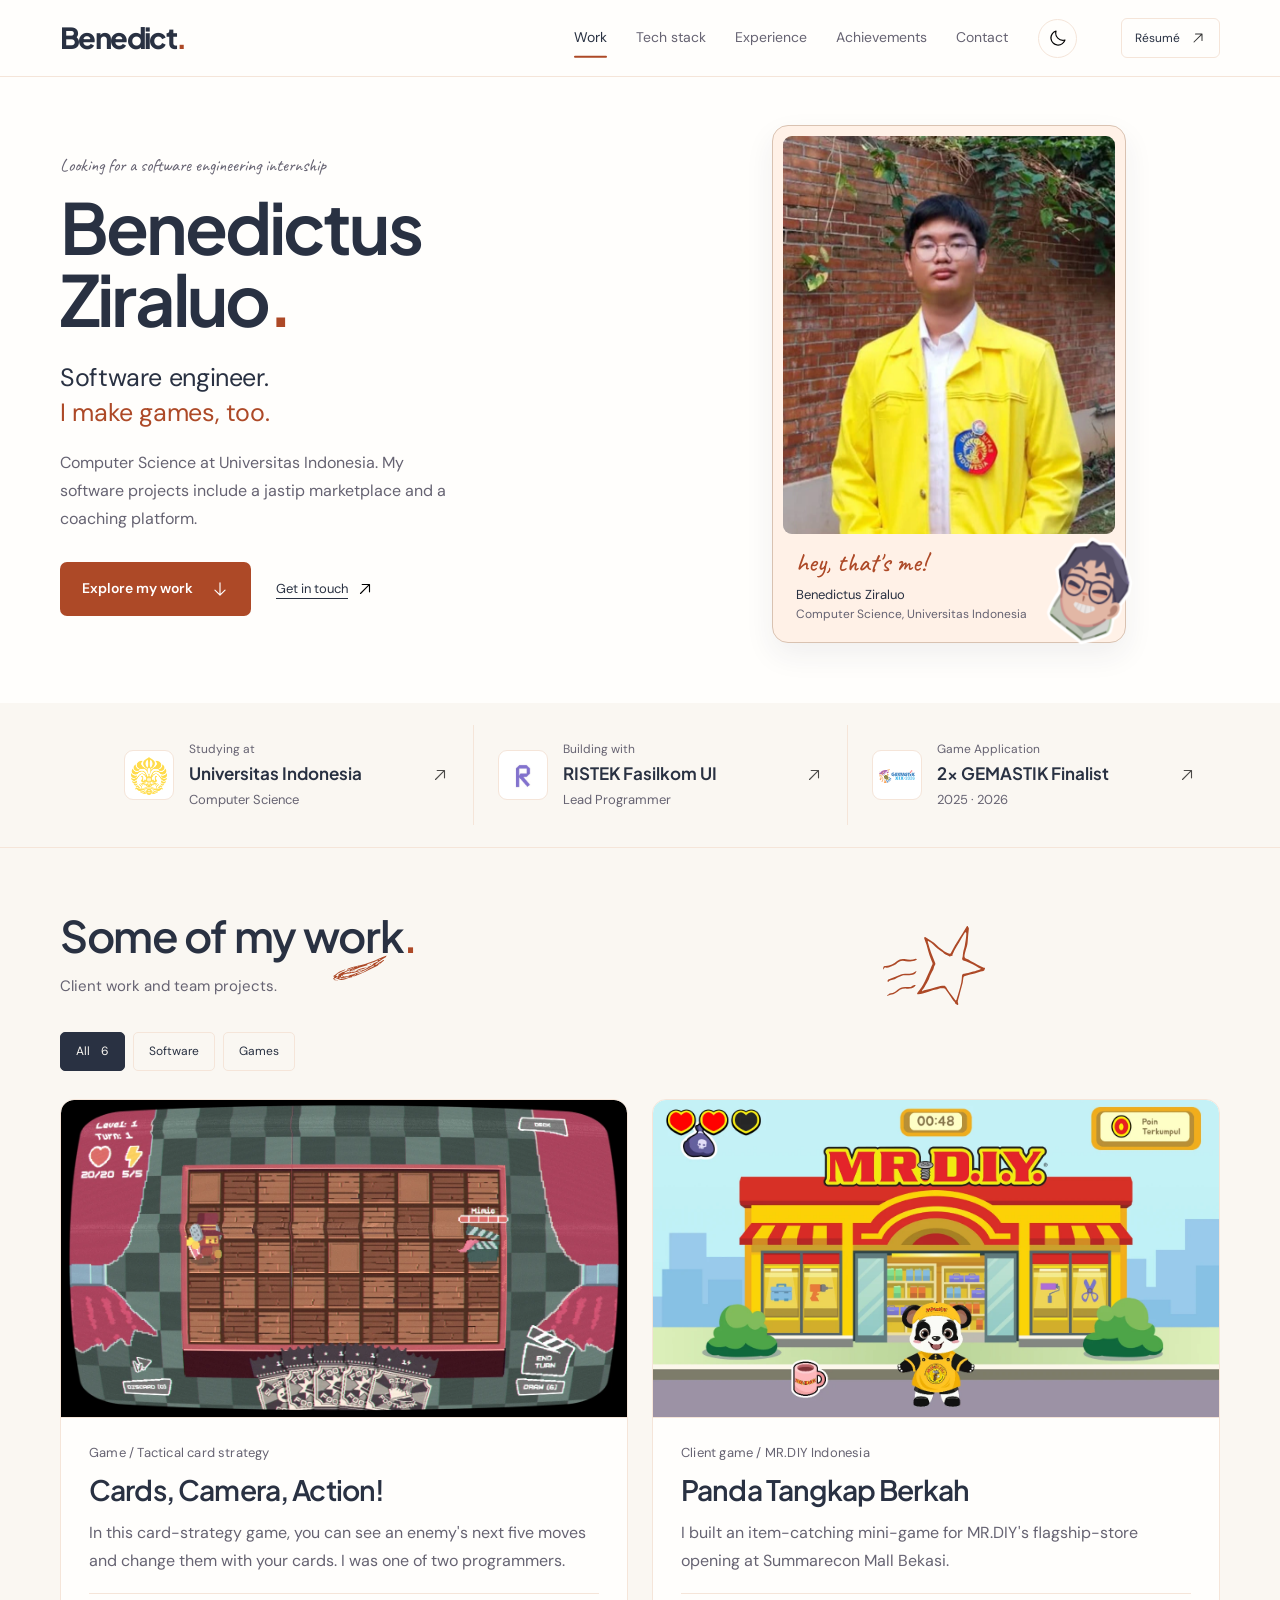
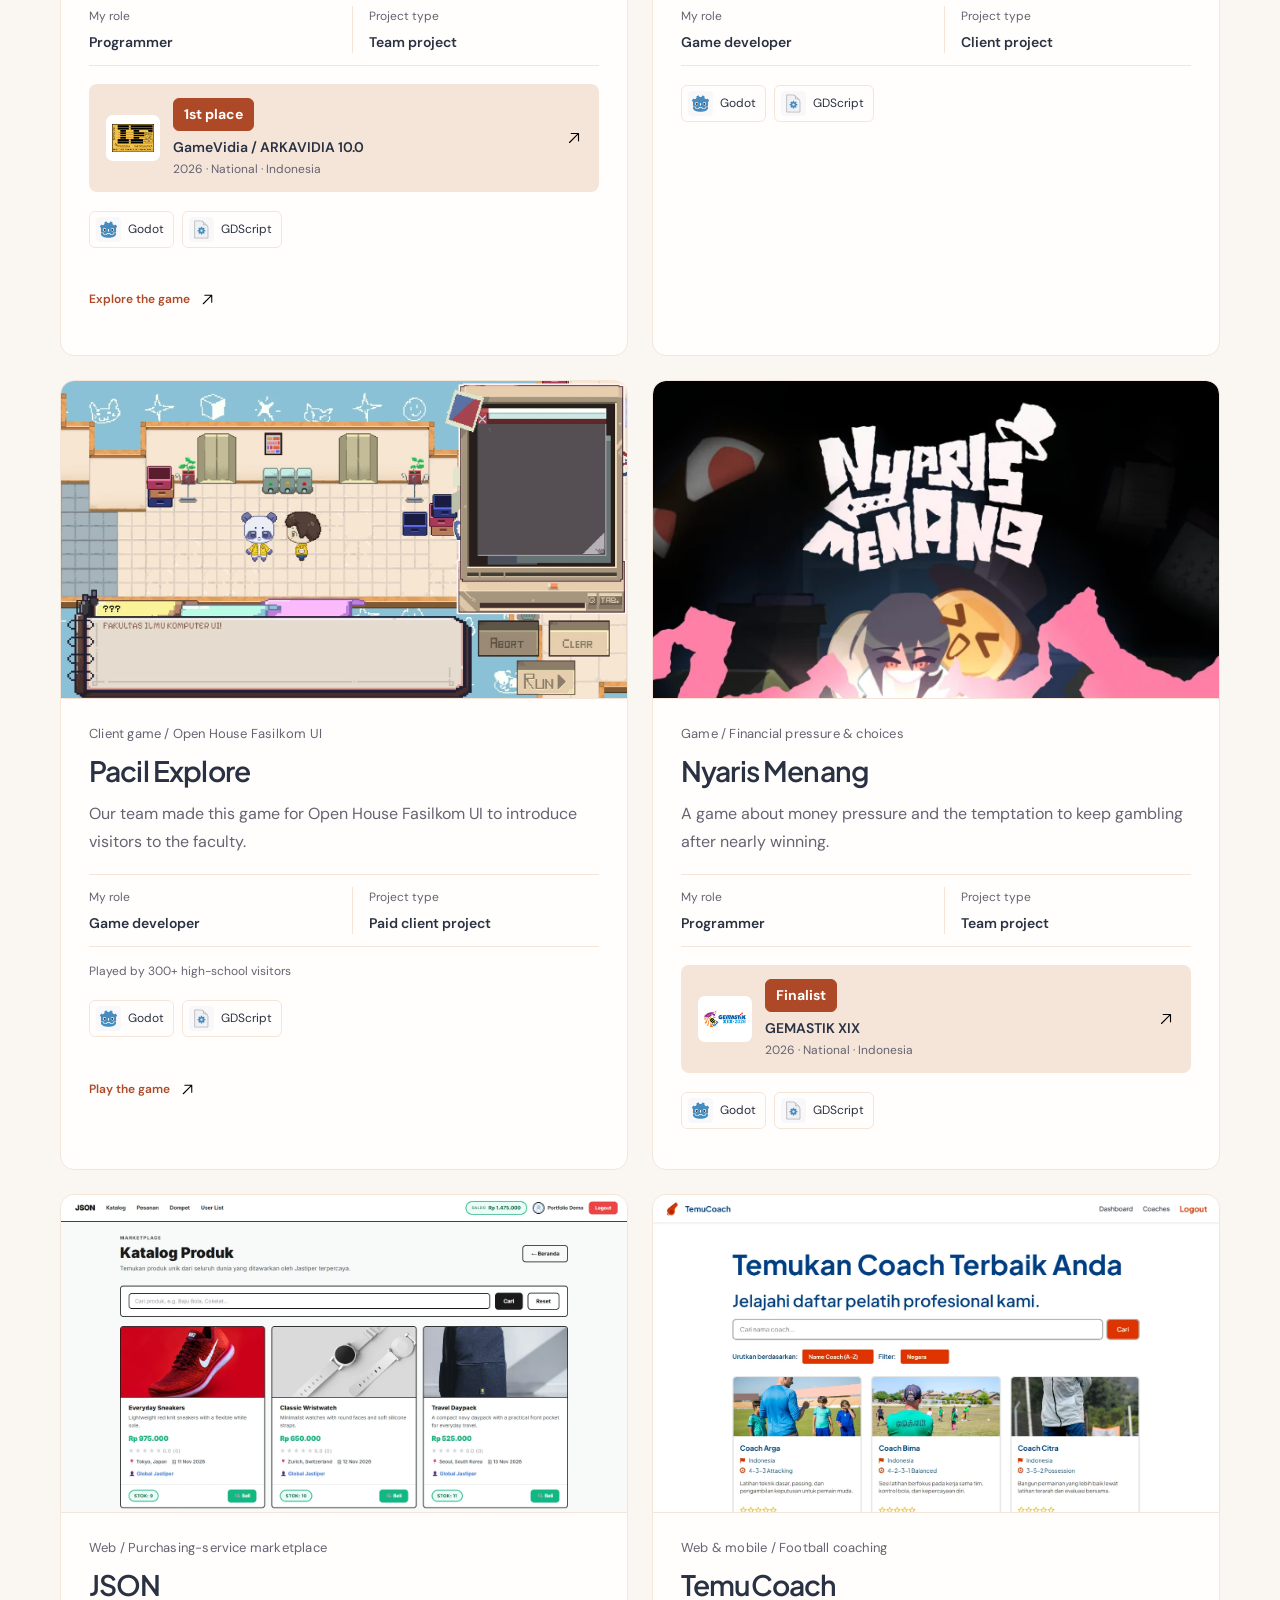
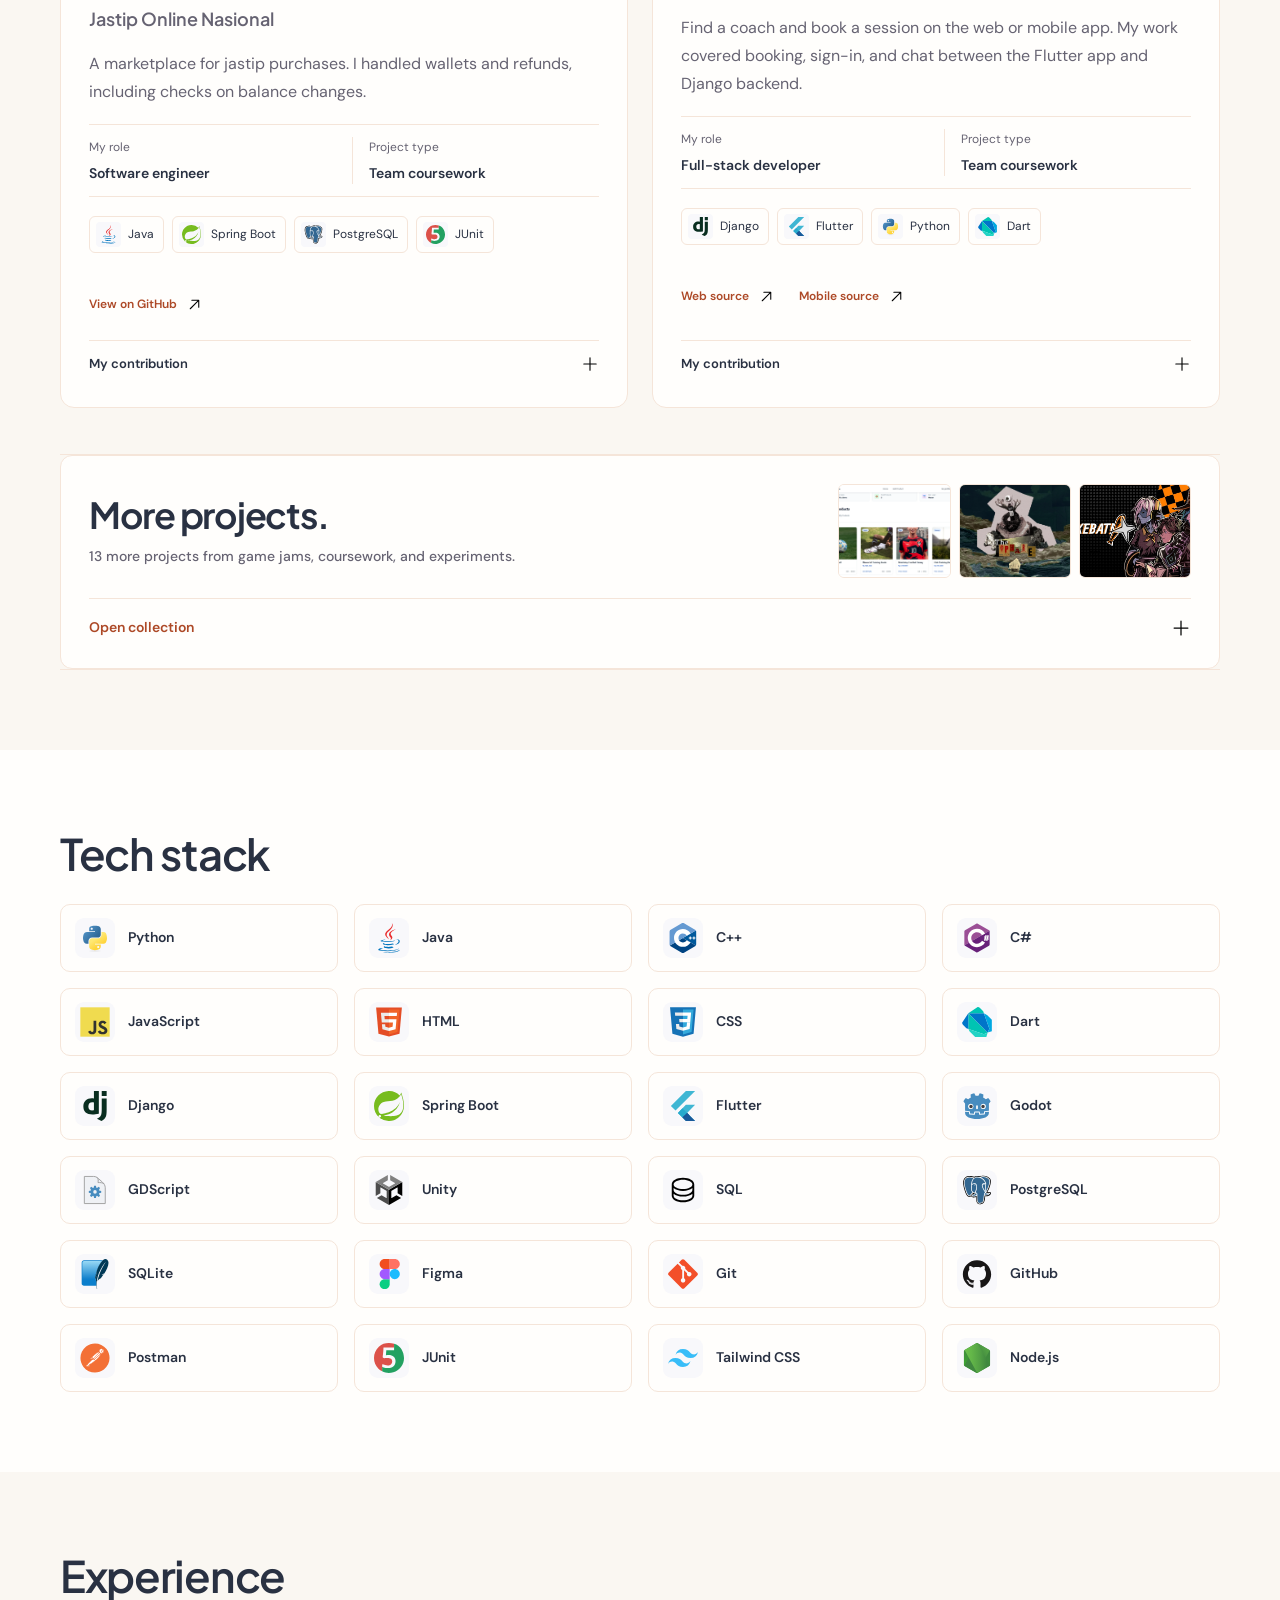
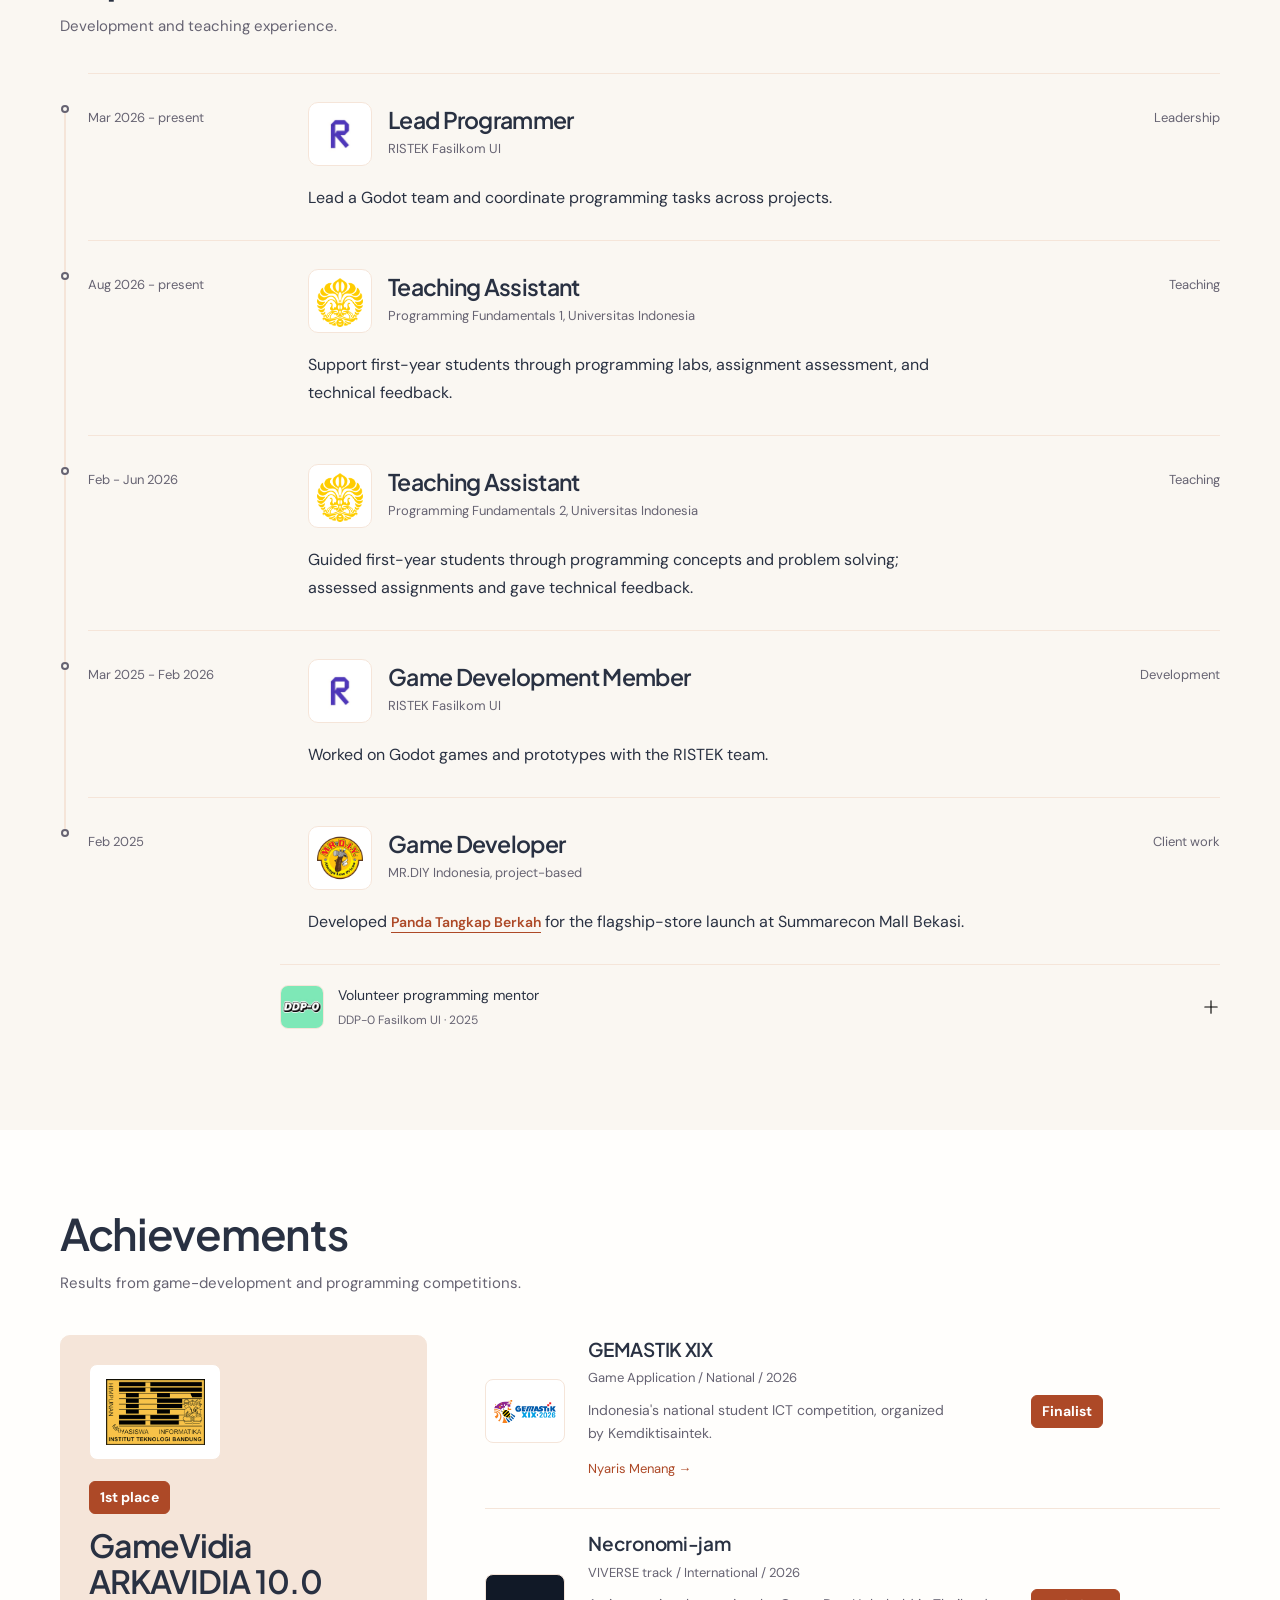
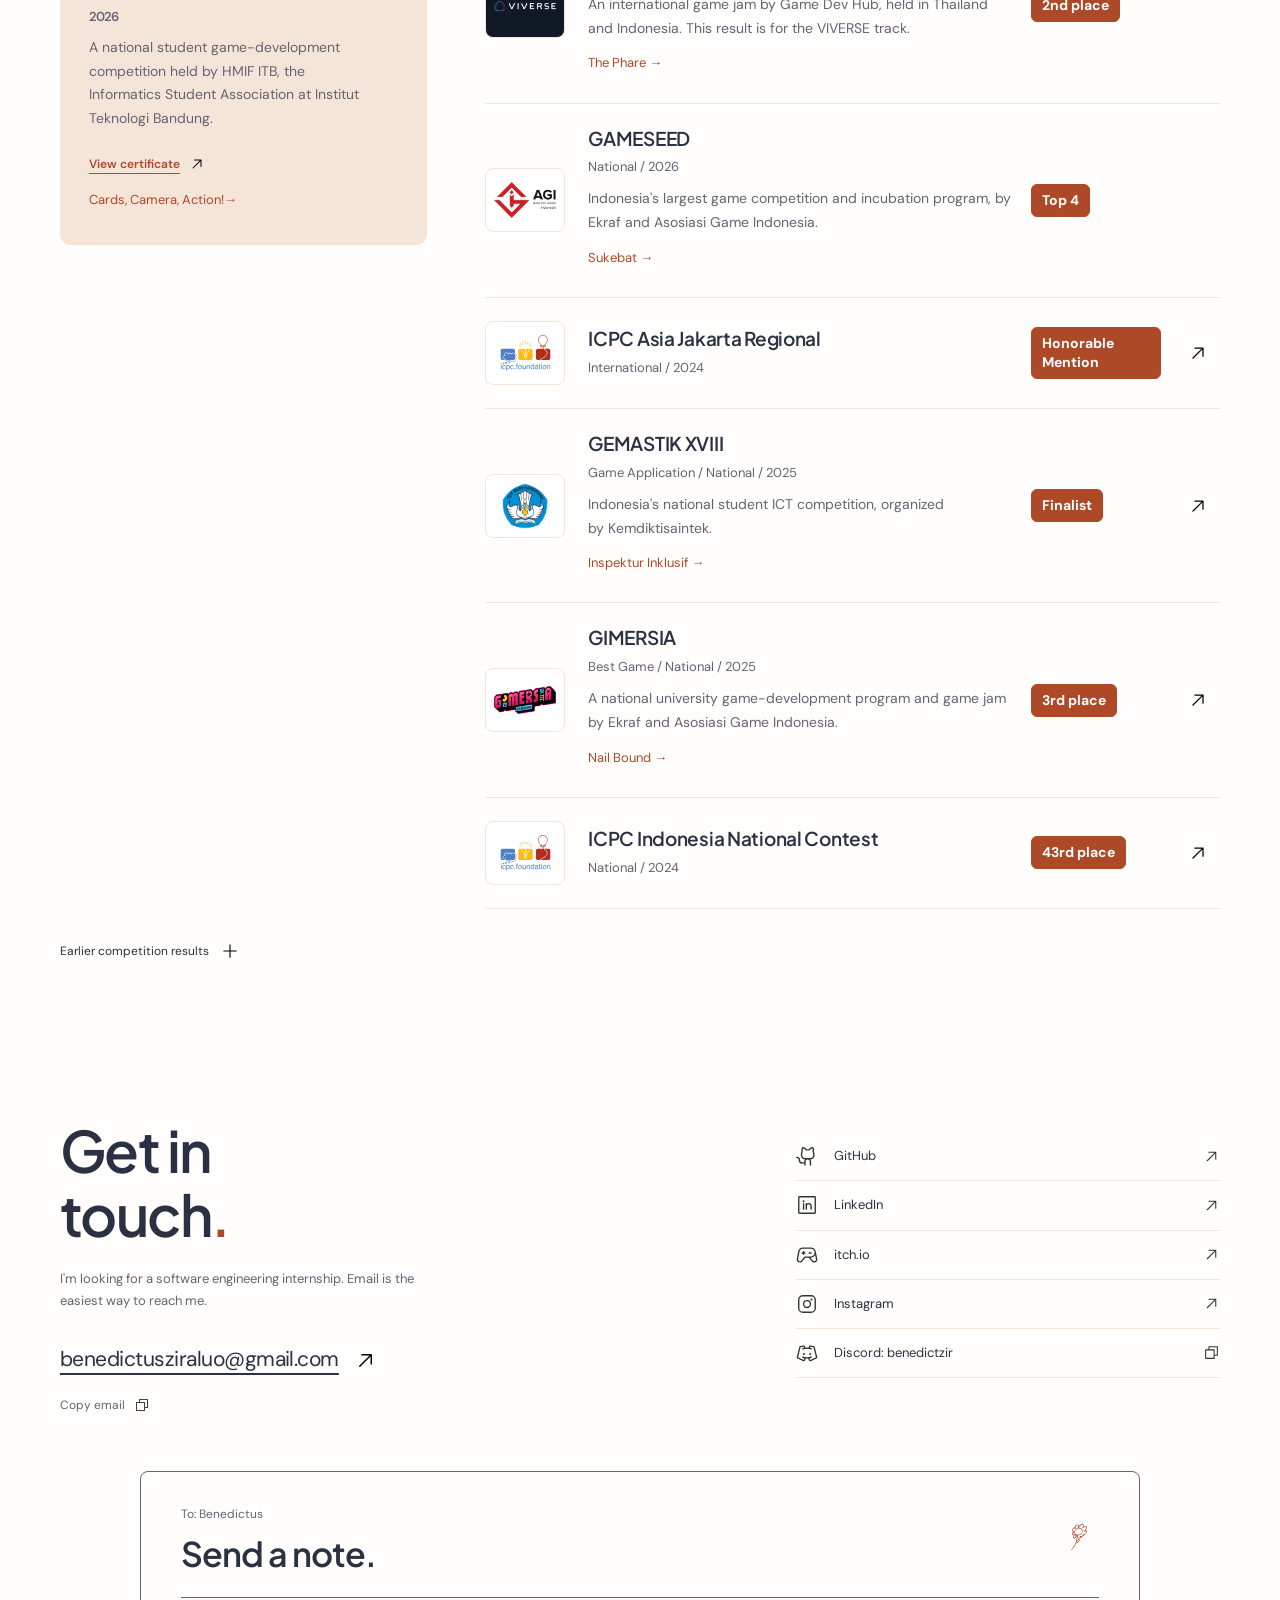
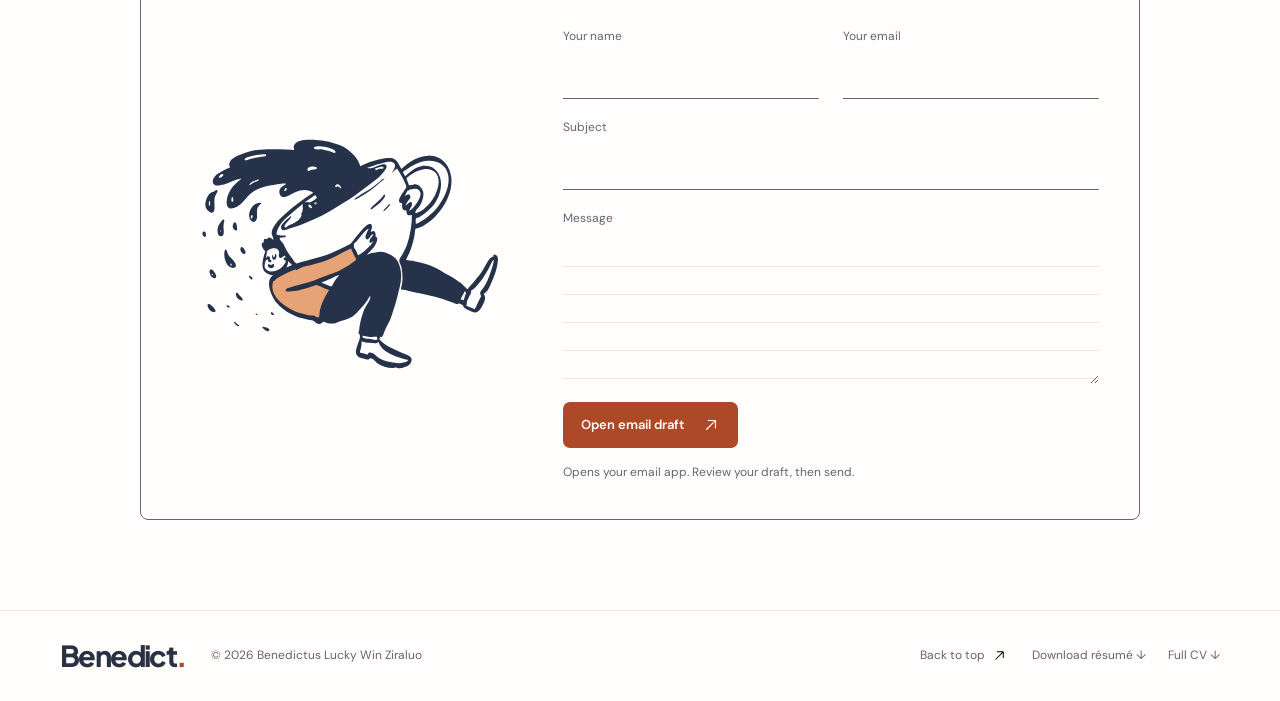
==== commit 2645ccc4: "Refine portfolio copy, align previews, and add web analytics" ====
--- a/index.html
+++ b/index.html
@@ -1,40 +1,25 @@
-<!doctype html>
+<!DOCTYPE html>
 
 <html lang="en">
-  <head>
-    <meta charset="utf-8" />
-    <meta content="width=device-width,initial-scale=1" name="viewport" />
-    <meta content="#FFFEFC" name="theme-color" />
-    <script src="theme.js"></script>
-    <meta
-      content="Benedictus Lucky Win Ziraluo, Computer Science at Universitas Indonesia. Software engineering, game development, and the work behind both."
-      name="description"
-    />
-    <meta content="website" property="og:type" />
-    <meta
-      content="Benedictus Ziraluo | Software &amp; games"
-      property="og:title"
-    />
-    <meta
-      content="Backend systems, mobile applications, and games. Selected work by Benedictus Lucky Win Ziraluo."
-      property="og:description"
-    />
-    <meta content="summary" name="twitter:card" />
-    <title>Benedictus Ziraluo | Software &amp; games</title>
-    <link href="assets/avatar2.png" rel="icon" type="image/png" />
-    <link
-      as="font"
-      crossorigin=""
-      href="assets/fonts/plusjakartasans-variable.ttf"
-      rel="preload"
-      type="font/ttf"
-    />
-    <link href="theme.css" rel="stylesheet" />
-    <link href="styles.css" rel="stylesheet" />
-    <link href="work.css" rel="stylesheet" />
-    <script src="script.js" type="module"></script>
-    <script src="projects.js" type="module"></script>
-    <script type="application/ld+json">
+<head>
+<meta charset="utf-8"/>
+<meta content="width=device-width,initial-scale=1" name="viewport"/>
+<meta content="#FFFEFC" name="theme-color"/>
+<script src="theme.js"></script>
+<meta content="Benedictus Lucky Win Ziraluo, Computer Science at Universitas Indonesia. Software engineering, game development, and the work behind both." name="description"/>
+<meta content="website" property="og:type"/>
+<meta content="Benedictus Ziraluo | Software &amp; games" property="og:title"/>
+<meta content="Backend systems, mobile applications, and games. Selected work by Benedictus Lucky Win Ziraluo." property="og:description"/>
+<meta content="summary" name="twitter:card"/>
+<title>Benedictus Ziraluo | Software &amp; games</title>
+<link href="assets/avatar2.png" rel="icon" type="image/png"/>
+<link as="font" crossorigin="" href="assets/fonts/plusjakartasans-variable.ttf" rel="preload" type="font/ttf"/>
+<link href="theme.css" rel="stylesheet"/>
+<link href="styles.css" rel="stylesheet"/>
+<link href="work.css" rel="stylesheet"/>
+<script src="script.js" type="module"></script>
+<script src="projects.js" type="module"></script>
+<script type="application/ld+json">
       {
         "@context": "https://schema.org",
         "@type": "Person",
@@ -51,1424 +36,600 @@
         }
       }
     </script>
-  </head>
-  <body>
-    <a class="skip-link" href="#main">Skip to content</a>
-    <header class="site-header">
-      <div class="shell nav-inner">
-        <a
-          aria-label="Benedict, back to top"
-          class="wordmark name-wordmark"
-          href="#top"
-          ><span>Benedict</span
-          ><span aria-hidden="true" class="wordmark-dot">.</span></a
-        >
-        <button
-          aria-controls="site-nav"
-          aria-expanded="false"
-          class="menu-toggle"
-          hidden=""
-          type="button"
-        >
-          <img alt="" height="22" src="assets/icons/list.svg" width="22" /><span
-            >Menu</span
-          >
-        </button>
-        <nav aria-label="Main navigation" id="site-nav">
-          <a href="#projects">Work</a><a href="#about">About</a
-          ><a href="#stack">Stack</a><a href="#experience">Experience</a
-          ><a href="#recognition">Achievements</a><a href="#contact">Contact</a>
-        </nav>
-        <button
-          aria-label="Switch color theme"
-          aria-pressed="false"
-          class="theme-toggle"
-          data-theme-toggle=""
-          hidden=""
-          type="button"
-        >
-          <img
-            alt=""
-            class="theme-moon"
-            height="20"
-            src="assets/icons/moon.svg"
-            width="20"
-          /><img
-            alt=""
-            class="theme-sun"
-            height="20"
-            src="assets/icons/sun.svg"
-            width="20"
-          />
-        </button>
-        <a
-          class="nav-resume"
-          data-resume-preview=""
-          href="assets/Benedictus-Ziraluo-Resume.pdf"
-          >View CV
-          <img
-            alt=""
-            height="16"
-            src="assets/icons/arrow-up-right.svg"
-            width="16"
-        /></a>
-      </div>
-    </header>
-    <main id="main">
-      <section aria-labelledby="intro-title" class="hero" id="top">
-        <div class="shell hero-layout">
-          <div class="hero-copy">
-            <p class="hello">Open to software engineering internships</p>
-            <h1 id="intro-title">Benedictus<br />Ziraluo<span>.</span></h1>
-            <p class="hero-role">
-              Software engineer.<br /><span>Game developer at heart.</span>
-            </p>
-            <p class="hero-description">
-              Computer Science at Universitas Indonesia. I build backend
-              systems, mobile apps, and things you can play.
-            </p>
-            <div class="hero-actions">
-              <a class="button button-light" href="#projects"
-                >Explore my work
-                <img
-                  alt=""
-                  height="18"
-                  src="assets/icons/arrow-down.svg"
-                  width="18" /></a
-              ><a class="hero-contact" href="#contact"
-                >Get in touch
-                <img
-                  alt=""
-                  height="18"
-                  src="assets/icons/arrow-up-right.svg"
-                  width="18"
-              /></a>
-            </div>
-          </div>
-          <figure class="portrait-frame">
-            <div class="portrait-window">
-              <img
-                alt="Benedictus wearing his Universitas Indonesia yellow jacket"
-                fetchpriority="high"
-                height="1600"
-                src="assets/benedictus-portrait-enhanced.webp"
-                width="720"
-              />
-            </div>
-            <figcaption>
-              <span class="hand-note">hey, that's me!</span
-              ><span
-                >Benedictus Ziraluo<br /><small
-                  >Computer Science, Universitas Indonesia</small
-                ></span
-              >
-            </figcaption>
-            <button
-              aria-label="Pause sticker animation"
-              aria-describedby="avatar-credit"
-              aria-pressed="false"
-              class="portrait-sticker wordmark"
-              data-sticker-motion=""
-              hidden=""
-              type="button"
-            >
-              <span class="sticker-float"
-                ><span aria-hidden="true" class="brand-avatar"
-                  ><img
-                    alt=""
-                    class="avatar-default"
-                    height="120"
-                    src="assets/avatar2.png"
-                    width="120" /><img
-                    alt=""
-                    class="avatar-playful"
-                    height="120"
-                    src="assets/avatar1.png"
-                    width="120" /></span></span
-              ><span class="avatar-credit" id="avatar-credit" role="tooltip"
-                >Art by @piessekaii</span
-              >
-            </button>
-          </figure>
-        </div>
-      </section>
-      <div class="context-band">
-        <ul
-          class="shell context-grid profile-facts"
-          aria-label="A little about me"
-        >
-          <li>
-            <a class="profile-fact" href="#about"
-              ><span class="fact-mark"
-                ><img
-                  src="assets/organizations/universitas-indonesia.png"
-                  width="40"
-                  height="40"
-                  alt="" /></span
-              ><span class="fact-copy"
-                ><span class="fact-label">Studying at</span
-                ><strong>Universitas Indonesia</strong
-                ><span class="fact-detail">Computer Science</span></span
-              ><img
-                class="fact-arrow"
-                src="assets/icons/arrow-up-right.svg"
-                width="18"
-                height="18"
-                alt=""
-            /></a>
-          </li>
-          <li>
-            <a class="profile-fact" href="#experience"
-              ><span class="fact-mark"
-                ><img
-                  src="assets/organizations/ristek.png"
-                  width="40"
-                  height="40"
-                  alt="" /></span
-              ><span class="fact-copy"
-                ><span class="fact-label">Building with</span
-                ><strong>RISTEK Fasilkom UI</strong
-                ><span class="fact-detail">Lead Programmer</span></span
-              ><img
-                class="fact-arrow"
-                src="assets/icons/arrow-up-right.svg"
-                width="18"
-                height="18"
-                alt=""
-            /></a>
-          </li>
-          <li>
-            <a class="profile-fact" href="#recognition">
-              <span class="fact-mark"><img src="assets/awards/trophy.svg" width="40" height="40" alt="" /></span>
-              <span class="fact-copy"><span class="fact-label">Game Application</span><strong>2× GEMASTIK Finalist</strong><span class="fact-detail">2025 · 2026</span></span>
-              <img class="fact-arrow" src="assets/icons/arrow-up-right.svg" width="18" height="18" alt="" />
-            </a>
-          </li>
-        </ul>
-      </div>
-      <section class="section shell work-section" id="projects" aria-labelledby="work-title">
-  <header class="section-heading"><h2 id="work-title">A few things I've <span class="sketch-underline">built<span>.</span></span></h2>
-  <p>Software with a purpose. Games with a point of view.</p><span class="doodle work-star" aria-hidden="true"></span></header>
+</head>
+<body>
+<a class="skip-link" href="#main">Skip to content</a>
+<header class="site-header">
+<div class="shell nav-inner">
+<a aria-label="Benedict, back to top" class="wordmark name-wordmark" href="#top"><span>Benedict</span><span aria-hidden="true" class="wordmark-dot">.</span></a>
+<button aria-controls="site-nav" aria-expanded="false" class="menu-toggle" hidden="" type="button">
+<img alt="" height="22" src="assets/icons/list.svg" width="22"/><span>Menu</span>
+</button>
+<nav aria-label="Main navigation" id="site-nav">
+<a href="#projects">Work</a><a href="#stack">Tech stack</a><a href="#experience">Experience</a><a href="#recognition">Achievements</a><a href="#contact">Contact</a>
+</nav>
+<button aria-label="Switch color theme" aria-pressed="false" class="theme-toggle" data-theme-toggle="" hidden="" type="button">
+<img alt="" class="theme-moon" height="20" src="assets/icons/moon.svg" width="20"/><img alt="" class="theme-sun" height="20" src="assets/icons/sun.svg" width="20"/>
+</button>
+<a class="nav-resume" data-resume-preview="" href="assets/Benedictus-Ziraluo-Resume.pdf">Résumé
+          <img alt="" height="16" src="assets/icons/arrow-up-right.svg" width="16"/></a>
+</div>
+</header>
+<main id="main">
+<section aria-labelledby="intro-title" class="hero" id="top">
+<div class="shell hero-layout">
+<div class="hero-copy">
+<p class="hello">Looking for a software engineering internship</p>
+<h1 id="intro-title">Benedictus<br/>Ziraluo<span>.</span></h1>
+<p class="hero-role">
+              Software engineer.<br/><span>I make games, too.</span>
+</p>
+<p class="hero-description">Computer Science at Universitas Indonesia. My software projects include a jastip marketplace and a coaching platform.</p>
+<div class="hero-actions">
+<a class="button button-light" href="#projects">Explore my work
+                <img alt="" height="18" src="assets/icons/arrow-down.svg" width="18"/></a><a class="hero-contact" href="#contact">Get in touch
+                <img alt="" height="18" src="assets/icons/arrow-up-right.svg" width="18"/></a>
+</div>
+</div>
+<figure class="portrait-frame">
+<div class="portrait-window">
+<img alt="Benedictus wearing his Universitas Indonesia yellow jacket" fetchpriority="high" height="1600" src="assets/benedictus-portrait-enhanced.webp" width="720"/>
+</div>
+<figcaption>
+<span class="hand-note">hey, that's me!</span><span>Benedictus Ziraluo<br/><small>Computer Science, Universitas Indonesia</small></span>
+</figcaption>
+<button aria-describedby="avatar-credit" aria-label="Pause sticker animation" aria-pressed="false" class="portrait-sticker wordmark" data-sticker-motion="" hidden="" type="button">
+<span class="sticker-float"><span aria-hidden="true" class="brand-avatar"><img alt="" class="avatar-default" height="120" src="assets/avatar2.png" width="120"/><img alt="" class="avatar-playful" height="120" src="assets/avatar1.png" width="120"/></span></span><span class="avatar-credit" id="avatar-credit" role="tooltip">Art by @piessekaii</span>
+</button>
+</figure>
+</div>
+</section>
+<div class="context-band">
+<ul aria-label="Education, current role, and competition results" class="shell context-grid profile-facts">
+<li>
+<a aria-label="Universitas Indonesia, opens in a new tab" class="profile-fact" href="https://www.ui.ac.id/" rel="noopener noreferrer" target="_blank"><span class="fact-mark"><img alt="" height="40" src="assets/organizations/universitas-indonesia.png" width="40"/></span><span class="fact-copy"><span class="fact-label">Studying at</span><strong>Universitas Indonesia</strong><span class="fact-detail">Computer Science</span></span><img alt="" class="fact-arrow" height="18" src="assets/icons/arrow-up-right.svg" width="18"/></a>
+</li>
+<li>
+<a class="profile-fact" href="#experience"><span class="fact-mark"><img alt="" height="40" src="assets/organizations/ristek.png" width="40"/></span><span class="fact-copy"><span class="fact-label">Building with</span><strong>RISTEK Fasilkom UI</strong><span class="fact-detail">Lead Programmer</span></span><img alt="" class="fact-arrow" height="18" src="assets/icons/arrow-up-right.svg" width="18"/></a>
+</li>
+<li>
+<a class="profile-fact" href="#recognition">
+<span class="fact-mark"><img alt="" height="40" src="assets/competitions/gemastik-2026.svg" width="40"/></span>
+<span class="fact-copy"><span class="fact-label">Game Application</span><strong>2× GEMASTIK Finalist</strong><span class="fact-detail">2025 · 2026</span></span>
+<img alt="" class="fact-arrow" height="18" src="assets/icons/arrow-up-right.svg" width="18"/>
+</a>
+</li>
+</ul>
+</div>
+<section class="section shell work-section" id="projects" aria-labelledby="work-title">
+  <header class="section-heading"><h2 id="work-title">Some of my <span class="sketch-underline">work<span>.</span></span></h2>
+  <p>Client work and team projects.</p><span class="doodle work-star" aria-hidden="true"></span></header>
   <div class="work-filters" role="group" aria-label="Filter projects" hidden>
-    <button type="button" data-filter="all" aria-pressed="true">Selected work <span>6</span></button>
+    <button type="button" data-filter="all" aria-pressed="true">All <span>6</span></button>
     <button type="button" data-filter="software" aria-pressed="false">Software</button>
     <button type="button" data-filter="games" aria-pressed="false">Games</button></div>
   <div class="selected-work"><article class="work-card game-case" data-project="games" data-award="gold" id="cards-camera-action" aria-labelledby="cards-camera-action-title">
-      <figure class="project-media "><a class="project-media-link" href="assets/projects/cards-camera-action-inside.webp" target="_blank" rel="noopener" aria-label="Enlarge Cards, Camera, Action! screenshot"><img src="assets/projects/cards-camera-action-inside.webp" alt="Cards, Camera, Action! tactical battle with a Mimic, card hand and turn controls" width="1280" height="720" loading="lazy" decoding="async"/></a></figure><div class="work-copy"><p class="project-category">Game / Tactical card strategy</p>
+      <figure class="project-media "><a class="project-media-link" href="assets/projects/cards-camera-action-inside.webp" target="_blank" rel="noopener" aria-label="Enlarge Cards, Camera, Action! screenshot"><img src="assets/projects/cards-camera-action-inside.webp" alt="Cards, Camera, Action! tactical battle with a Mimic, card hand and turn controls" width="1280" height="720" loading="lazy" decoding="async"/></a></figure><div class="work-copy" id="dossier-cards-camera-action"><p class="project-category">Game / Tactical card strategy</p>
       <h3 id="cards-camera-action-title">Cards, Camera, Action!</h3>
-      <p class="work-description">A strategy card game where enemies reveal their next five moves—and your cards can rewrite their plans. I was one of two credited programmers.</p>
+      <p class="work-description">In this card-strategy game, you can see an enemy&#x27;s next five moves and change them with your cards. I was one of two programmers.</p>
       <dl class="work-role project-meta"><div><dt>My role</dt><dd>Programmer</dd></div><div><dt>Project type</dt><dd>Team project</dd></div></dl>
-      <aside class="project-honor" aria-label="Cards, Camera, Action! achievement">
-      <div class="honor-heading"><span class="honor-mark"><img class="honor-art" src="assets/organizations/hmif-itb.png" width="96" height="48" loading="lazy" alt="HMIF ITB, organizer of ARKAVIDIA"/></span>
-      <div><p class="honor-rank result-badge"><img class="honor-result-icon" src="assets/awards/medal.svg" width="18" height="18" alt=""/><span class="result-label">1st place</span></p><p class="honor-event">GameVidia / ARKAVIDIA 10.0</p><p class="honor-level">2026 · National · Indonesia</p></div></div>
-      <p class="honor-context">A national student game-development competition held as part of ARKAVIDIA at Institut Teknologi Bandung.</p>
-      <p class="honor-organizer"><span>Organized by</span>HMIF ITB</p>
-      <div class="honor-links"><a href="assets/evidence/arkavidia.pdf" target="_blank" rel="noopener noreferrer">View certificate <span aria-hidden="true">↗</span></a><a href="https://arkavidia.com/" target="_blank" rel="noopener noreferrer">Official ARKAVIDIA site <span aria-hidden="true">↗</span></a></div></aside><ul class="project-stack" aria-label="Cards, Camera, Action! technologies"><li><img src="assets/tech/godot.svg" width="25" height="25" alt=""/><span>Godot</span></li><li><img src="assets/tech/gdscript.svg" width="25" height="25" alt=""/><span>GDScript</span></li></ul><div class="project-links"><a class="work-link" href="https://viscasa.itch.io/cards-camera-action" target="_blank" rel="noopener noreferrer">Explore the game<img src="assets/icons/arrow-up-right.svg" width="17" height="17" alt=""/></a></div>
-      <details class="project-dossier" id="dossier-cards-camera-action"><summary>My contribution<img src="assets/icons/plus.svg" width="18" height="18" alt=""/></summary>
-      <div class="dossier-body"><p>I was one of two credited programmers on the team behind Cards, Camera, Action!, which won 1st place in GameVidia at ARKAVIDIA 10.0 in 2026.</p></div></details></div></article><article class="work-card game-case" data-project="games" data-award="" id="panda" aria-labelledby="panda-title">
-      <figure class="project-media "><a class="project-media-link" href="assets/projects/panda-tangkap-berkah-gameplay.webp" target="_blank" rel="noopener" aria-label="Enlarge Panda Tangkap Berkah screenshot"><img src="assets/projects/panda-tangkap-berkah-gameplay.webp" alt="Panda Tangkap Berkah in play, with falling shop items and a panda catching them" width="1440" height="810" loading="lazy" decoding="async"/></a></figure><div class="work-copy"><p class="project-category">Client game / MR.DIY Indonesia</p>
+      <aside class="project-honor project-honor-compact" aria-label="Cards, Camera, Action! achievement">
+          <a class="honor-heading" href="#achievement-arkavidia" aria-label="1st place at GameVidia / ARKAVIDIA 10.0, view achievement details">
+          <span class="honor-mark"><img class="honor-art" src="assets/organizations/hmif-itb.png" width="64" height="40" loading="lazy" alt="HMIF ITB, organizer of ARKAVIDIA"/></span>
+          <div><p class="honor-rank result-badge"><span class="result-label">1st place</span></p><p class="honor-event">GameVidia / ARKAVIDIA 10.0</p><p class="honor-level">2026 · National · Indonesia</p></div>
+          <img class="honor-arrow" src="assets/icons/arrow-up-right.svg" width="18" height="18" alt=""/></a></aside><ul class="project-stack" aria-label="Cards, Camera, Action! technologies"><li><img src="assets/tech/godot.svg" width="25" height="25" alt=""/><span>Godot</span></li><li><img src="assets/tech/gdscript.svg" width="25" height="25" alt=""/><span>GDScript</span></li></ul><div class="project-links"><a class="work-link" href="https://viscasa.itch.io/cards-camera-action" target="_blank" rel="noopener noreferrer">Explore the game<img src="assets/icons/arrow-up-right.svg" width="17" height="17" alt=""/></a></div>
+      </div></article><article class="work-card game-case" data-project="games" data-award="" id="panda" aria-labelledby="panda-title">
+      <figure class="project-media "><a class="project-media-link" href="assets/projects/panda-tangkap-berkah-gameplay.webp" target="_blank" rel="noopener" aria-label="Enlarge Panda Tangkap Berkah screenshot"><img src="assets/projects/panda-tangkap-berkah-gameplay.webp" alt="Panda Tangkap Berkah in play, with falling shop items and a panda catching them" width="1440" height="810" loading="lazy" decoding="async"/></a></figure><div class="work-copy" id="dossier-panda"><p class="project-category">Client game / MR.DIY Indonesia</p>
       <h3 id="panda-title">Panda Tangkap Berkah</h3>
-      <p class="work-description">Catch falling products, dodge the rubbish, and keep the panda in play. A quick, approachable game made for MR.DIY&#x27;s flagship-store launch.</p>
+      <p class="work-description">I built an item-catching mini-game for MR.DIY&#x27;s flagship-store opening at Summarecon Mall Bekasi.</p>
       <dl class="work-role project-meta"><div><dt>My role</dt><dd>Game developer</dd></div><div><dt>Project type</dt><dd>Client project</dd></div></dl>
-      <p class="work-result">Delivered for a real-world retail launch</p><ul class="project-stack" aria-label="Panda Tangkap Berkah technologies"><li><img src="assets/tech/godot.svg" width="25" height="25" alt=""/><span>Godot</span></li><li><img src="assets/tech/gdscript.svg" width="25" height="25" alt=""/><span>GDScript</span></li></ul>
-      <details class="project-dossier" id="dossier-panda"><summary>My contribution<img src="assets/icons/plus.svg" width="18" height="18" alt=""/></summary>
-      <div class="dossier-body"><p>I developed this interactive mini-game for MR.DIY Indonesia&#x27;s February 2025 launch at Summarecon Mall Bekasi. It turns a familiar item-catching mechanic into a branded event experience.</p></div></details></div></article><article class="work-card game-case" data-project="games" data-award="" id="pacil" aria-labelledby="pacil-title">
-      <figure class="project-media "><a class="project-media-link" href="assets/projects/pacil-inside.webp" target="_blank" rel="noopener" aria-label="Enlarge Pacil Explore screenshot"><img src="assets/projects/pacil-inside.webp" alt="Pacil Explore gameplay screenshot" width="1600" height="897" loading="lazy" decoding="async"/></a></figure><div class="work-copy"><p class="project-category">Client game / Open House Fasilkom UI</p>
+      <ul class="project-stack" aria-label="Panda Tangkap Berkah technologies"><li><img src="assets/tech/godot.svg" width="25" height="25" alt=""/><span>Godot</span></li><li><img src="assets/tech/gdscript.svg" width="25" height="25" alt=""/><span>GDScript</span></li></ul>
+      </div></article><article class="work-card game-case" data-project="games" data-award="" id="pacil" aria-labelledby="pacil-title">
+      <figure class="project-media "><a class="project-media-link" href="assets/projects/pacil-inside.webp" target="_blank" rel="noopener" aria-label="Enlarge Pacil Explore screenshot"><img src="assets/projects/pacil-inside.webp" alt="Pacil Explore gameplay screenshot" width="1600" height="897" loading="lazy" decoding="async"/></a></figure><div class="work-copy" id="dossier-pacil"><p class="project-category">Client game / Open House Fasilkom UI</p>
       <h3 id="pacil-title">Pacil Explore</h3>
-      <p class="work-description">Meet Fasilkom UI through play. An interactive introduction to the faculty for prospective students visiting its open house.</p>
+      <p class="work-description">Our team made this game for Open House Fasilkom UI to introduce visitors to the faculty.</p>
       <dl class="work-role project-meta"><div><dt>My role</dt><dd>Game developer</dd></div><div><dt>Project type</dt><dd>Paid client project</dd></div></dl>
-      <p class="work-result">Played onsite by 300+ high-school students</p><ul class="project-stack" aria-label="Pacil Explore technologies"><li><img src="assets/tech/godot.svg" width="25" height="25" alt=""/><span>Godot</span></li><li><img src="assets/tech/gdscript.svg" width="25" height="25" alt=""/><span>GDScript</span></li></ul><div class="project-links"><a class="work-link" href="https://ristek-game-development.itch.io/pacil-explore" target="_blank" rel="noopener noreferrer">Play the game<img src="assets/icons/arrow-up-right.svg" width="17" height="17" alt=""/></a></div>
-      <details class="project-dossier" id="dossier-pacil"><summary>My contribution<img src="assets/icons/plus.svg" width="18" height="18" alt=""/></summary>
-      <div class="dossier-body"><p>I contributed to the Godot game commissioned and paid for by Open House Fasilkom UI. More than 300 high-school students played onsite, exploring the faculty and its programs through an interactive experience.</p></div></details></div></article><article class="work-card game-case" data-project="games" data-award="finalist" id="nyaris-menang" aria-labelledby="nyaris-menang-title">
-      <figure class="project-media "><a class="project-media-link" href="assets/projects/nyaris-menang-cover.webp" target="_blank" rel="noopener" aria-label="Enlarge Nyaris Menang screenshot"><img src="assets/projects/nyaris-menang-cover.webp" alt="Official Nyaris Menang cover showing its character, phone and pink torn-paper artwork" width="630" height="500" loading="lazy" decoding="async"/></a></figure><div class="work-copy"><p class="project-category">Game / Financial pressure &amp; choices</p>
+      <p class="work-result">Played by 300+ high-school visitors</p><ul class="project-stack" aria-label="Pacil Explore technologies"><li><img src="assets/tech/godot.svg" width="25" height="25" alt=""/><span>Godot</span></li><li><img src="assets/tech/gdscript.svg" width="25" height="25" alt=""/><span>GDScript</span></li></ul><div class="project-links"><a class="work-link" href="https://ristek-game-development.itch.io/pacil-explore" target="_blank" rel="noopener noreferrer">Play the game<img src="assets/icons/arrow-up-right.svg" width="17" height="17" alt=""/></a></div>
+      </div></article><article class="work-card game-case" data-project="games" data-award="finalist" id="nyaris-menang" aria-labelledby="nyaris-menang-title">
+      <figure class="project-media "><a class="project-media-link" href="assets/projects/nyaris-menang-cover.webp" target="_blank" rel="noopener" aria-label="Enlarge Nyaris Menang screenshot"><img src="assets/projects/nyaris-menang-cover.webp" alt="Official Nyaris Menang cover showing its character, phone and pink torn-paper artwork" width="630" height="500" loading="lazy" decoding="async"/></a></figure><div class="work-copy" id="dossier-nyaris-menang"><p class="project-category">Game / Financial pressure &amp; choices</p>
       <h3 id="nyaris-menang-title">Nyaris Menang</h3>
-      <p class="work-description">A game about financial pressure and the pull of an almost-win. Built to explore gambling awareness through play.</p>
+      <p class="work-description">A game about money pressure and the temptation to keep gambling after nearly winning.</p>
       <dl class="work-role project-meta"><div><dt>My role</dt><dd>Programmer</dd></div><div><dt>Project type</dt><dd>Team project</dd></div></dl>
-      <aside class="project-honor" aria-label="Nyaris Menang achievement">
-      <div class="honor-heading"><span class="honor-mark"><img class="honor-art" src="assets/competitions/gemastik-2026.svg" width="96" height="48" loading="lazy" alt="Official GEMASTIK XIX 2026 mark"/></span>
-      <div><p class="honor-rank result-badge"><img class="honor-result-icon" src="assets/awards/medal.svg" width="18" height="18" alt=""/><span class="result-label">Finalist</span></p><p class="honor-event">GEMASTIK XIX</p><p class="honor-level">2026 · National · Indonesia</p></div></div>
-      <p class="honor-context">Indonesia&#x27;s national student ICT competition. Recognized in the Game Application category.</p>
-      <p class="honor-organizer"><span>Organized by</span>Directorate of Learning and Student Affairs · Kemdiktisaintek</p>
-      <div class="honor-links"><a href="https://gemastik.kemdiktisaintek.go.id/landing" target="_blank" rel="noopener noreferrer">About the competition <span aria-hidden="true">↗</span></a></div></aside><ul class="project-stack" aria-label="Nyaris Menang technologies"><li><img src="assets/tech/godot.svg" width="25" height="25" alt=""/><span>Godot</span></li><li><img src="assets/tech/gdscript.svg" width="25" height="25" alt=""/><span>GDScript</span></li></ul>
-      <details class="project-dossier" id="dossier-nyaris-menang"><summary>My contribution<img src="assets/icons/plus.svg" width="18" height="18" alt=""/></summary>
-      <div class="dossier-body"><p>I contributed programming as part of the team behind Nyaris Menang, selected for the Game Application final at GEMASTIK XIX 2026.</p></div></details></div></article><article class="work-card source-case" data-project="software" data-award="" id="json" aria-labelledby="json-title">
+      <aside class="project-honor project-honor-compact" aria-label="Nyaris Menang achievement">
+          <a class="honor-heading" href="#achievement-gemastik-2026" aria-label="Finalist at GEMASTIK XIX, view achievement details">
+          <span class="honor-mark"><img class="honor-art" src="assets/competitions/gemastik-2026.svg" width="64" height="40" loading="lazy" alt="Official GEMASTIK XIX 2026 mark"/></span>
+          <div><p class="honor-rank result-badge"><span class="result-label">Finalist</span></p><p class="honor-event">GEMASTIK XIX</p><p class="honor-level">2026 · National · Indonesia</p></div>
+          <img class="honor-arrow" src="assets/icons/arrow-up-right.svg" width="18" height="18" alt=""/></a></aside><ul class="project-stack" aria-label="Nyaris Menang technologies"><li><img src="assets/tech/godot.svg" width="25" height="25" alt=""/><span>Godot</span></li><li><img src="assets/tech/gdscript.svg" width="25" height="25" alt=""/><span>GDScript</span></li></ul>
+      </div></article><article class="work-card source-case" data-project="software" data-award="" id="json" aria-labelledby="json-title">
       <figure class="project-media "><a class="project-media-link" href="assets/projects/json-catalog.webp" target="_blank" rel="noopener" aria-label="Enlarge JSON screenshot"><img src="assets/projects/json-catalog.webp" alt="JSON marketplace catalog with photographed products, stock and purchase controls" width="1440" height="1100" loading="lazy" decoding="async"/></a></figure><div class="work-copy"><p class="project-category">Web / Purchasing-service marketplace</p>
       <h3 id="json-title">JSON</h3><p class="project-subtitle">Jastip Online Nasional</p>
-      <p class="work-description">Connecting people who need something bought with people who can bring it home. A marketplace for jastip purchases, orders, and balances.</p>
+      <p class="work-description">A marketplace for jastip purchases. I handled wallets and refunds, including checks on balance changes.</p>
       <dl class="work-role project-meta"><div><dt>My role</dt><dd>Software engineer</dd></div><div><dt>Project type</dt><dd>Team coursework</dd></div></dl>
       <ul class="project-stack" aria-label="JSON technologies"><li><img src="assets/tech/java.svg" width="25" height="25" alt=""/><span>Java</span></li><li><img src="assets/tech/spring.svg" width="25" height="25" alt=""/><span>Spring Boot</span></li><li><img src="assets/tech/postgresql.svg" width="25" height="25" alt=""/><span>PostgreSQL</span></li><li><img src="assets/tech/junit.svg" width="25" height="25" alt=""/><span>JUnit</span></li></ul><div class="project-links"><a class="work-link" href="https://github.com/advprog-2026-B08-project/group-project" target="_blank" rel="noopener noreferrer">View on GitHub<img src="assets/icons/arrow-up-right.svg" width="17" height="17" alt=""/></a></div>
       <details class="project-dossier" id="dossier-json"><summary>My contribution<img src="assets/icons/plus.svg" width="18" height="18" alt=""/></summary>
       <div class="dossier-body"><p>I implemented wallet transactions, concurrent balance safeguards, refunds, and settlement tests. I also contributed to the frontend, monitoring, and CI.</p><figure class="project-extra-media"><a class="project-media-link" href="assets/projects/json-wallet.webp" target="_blank" rel="noopener" aria-label="Enlarge JSON detail screenshot"><img src="assets/projects/json-wallet.webp" width="1440" height="1100" loading="lazy" alt="JSON wallet balance and transaction history"/></a></figure></div></details></div></article><article class="work-card source-case" data-project="software" data-award="" id="temucoach" aria-labelledby="temucoach-title">
       <figure class="project-media "><a class="project-media-link" href="assets/projects/temucoach-catalog.webp" target="_blank" rel="noopener" aria-label="Enlarge TemuCoach screenshot"><img src="assets/projects/temucoach-catalog.webp" alt="TemuCoach coach discovery with training photos and session prices" width="1440" height="980" loading="lazy" decoding="async"/></a></figure><div class="work-copy"><p class="project-category">Web &amp; mobile / Football coaching</p>
       <h3 id="temucoach-title">TemuCoach</h3>
-      <p class="work-description">Find a football coach, book a session, and keep the conversation going. A coaching platform across web and mobile.</p>
+      <p class="work-description">Find a coach and book a session on the web or mobile app. My work covered booking, sign-in, and chat between the Flutter app and Django backend.</p>
       <dl class="work-role project-meta"><div><dt>My role</dt><dd>Full-stack developer</dd></div><div><dt>Project type</dt><dd>Team coursework</dd></div></dl>
       <ul class="project-stack" aria-label="TemuCoach technologies"><li><img src="assets/tech/django.svg" width="25" height="25" alt=""/><span>Django</span></li><li><img src="assets/tech/flutter.svg" width="25" height="25" alt=""/><span>Flutter</span></li><li><img src="assets/tech/python.svg" width="25" height="25" alt=""/><span>Python</span></li><li><img src="assets/tech/dart.svg" width="25" height="25" alt=""/><span>Dart</span></li></ul><div class="project-links"><a class="work-link" href="https://github.com/pbp-kelompok-e9/temu-coach" target="_blank" rel="noopener noreferrer">Web source<img src="assets/icons/arrow-up-right.svg" width="17" height="17" alt=""/></a><a class="work-link" href="https://github.com/pbp-kelompok-e9/temu-coach-mobile" target="_blank" rel="noopener noreferrer">Mobile source<img src="assets/icons/arrow-up-right.svg" width="17" height="17" alt=""/></a></div>
       <details class="project-dossier" id="dossier-temucoach"><summary>My contribution<img src="assets/icons/plus.svg" width="18" height="18" alt=""/></summary>
       <div class="dossier-body"><p>I built booking and authentication flows, connected Flutter to Django APIs, and added in-app chat. Messages refresh through polling.</p><figure class="project-extra-media"><a class="project-media-link" href="assets/projects/temucoach-booking.webp" target="_blank" rel="noopener" aria-label="Enlarge TemuCoach detail screenshot"><img src="assets/projects/temucoach-booking.webp" width="1440" height="1220" loading="lazy" alt="TemuCoach booking calendar and session selection"/></a></figure></div></details></div></article></div>
   <p class="filter-status sr-only" role="status" aria-live="polite"></p>
   <details class="more-work"><summary>
-    <span class="shelf-intro"><span class="shelf-eyebrow">Beyond selected work</span><strong class="shelf-title">More to explore.</strong><span class="shelf-description">13 projects — game jams, coursework &amp; experiments.</span></span>
+    <span class="shelf-intro"><strong class="shelf-title">More projects.</strong><span class="shelf-description">13 more projects from game jams, coursework, and experiments.</span></span>
     <span class="shelf-preview" aria-hidden="true"><img src="assets/projects/bolapedia-catalog.webp" width="160" height="100" loading="lazy" alt=""/><img src="assets/projects/the-phare-cover.webp" width="160" height="100" loading="lazy" alt=""/><img src="assets/projects/sukebat-title.webp" width="160" height="100" loading="lazy" alt=""/></span>
     <span class="shelf-action"><span class="shelf-open-label">Open collection</span><span class="shelf-close-label">Close collection</span><img src="assets/icons/plus.svg" width="20" height="20" alt=""/></span></summary>
-  <div class="shelf-toolbar"><p class="shelf-note hand-note">Open a folder. There's more inside.</p><a class="inline-link" href="https://benedictzir.itch.io/" target="_blank" rel="noopener noreferrer">My itch.io collection <span aria-hidden="true">↗</span></a></div>
+  <div class="shelf-toolbar"><p class="shelf-note hand-note">Browse the project folders.</p><a class="inline-link" href="https://benedictzir.itch.io/" target="_blank" rel="noopener noreferrer">Games on itch.io <span aria-hidden="true">↗</span></a></div>
   <div class="folder-grid"><details class="project-folder" id="dossier-bolapedia"><summary>
       <span class="folder-tab">Web &amp; mobile / Football gear catalog</span><span class="folder-paper" aria-hidden="true"><img src="assets/projects/bolapedia-catalog.webp" width="1440" height="800" loading="lazy" decoding="async" alt=""/></span>
       <span class="folder-face"><strong>Bolapedia</strong><span>Solo developer · Individual coursework</span><img src="assets/icons/plus.svg" width="18" height="18" alt=""/></span></summary>
-      <a class="folder-cover project-media-link" href="assets/projects/bolapedia-catalog.webp" target="_blank" rel="noopener" aria-label="Enlarge Bolapedia cover"><img src="assets/projects/bolapedia-catalog.webp" width="1440" height="800" loading="lazy" alt="Bolapedia folder cover"/><span class="cover-action">View image <span aria-hidden="true">↗</span></span></a><div class="folder-content"><figure class="project-media archive-media"><a class="project-media-link" href="assets/projects/bolapedia-detail.webp" target="_blank" rel="noopener" aria-label="Enlarge Bolapedia screenshot"><img src="assets/projects/bolapedia-detail.webp" alt="Bolapedia football boots detail with price, stock and product photo" width="1100" height="666" loading="lazy" decoding="async"/></a></figure><p>A football-gear catalog on web and mobile, with accounts, product management, and filters for finding the right kit.</p><ul class="project-stack" aria-label="Bolapedia technologies"><li><img src="assets/tech/django.svg" width="25" height="25" alt=""/><span>Django</span></li><li><img src="assets/tech/flutter.svg" width="25" height="25" alt=""/><span>Flutter</span></li><li><img src="assets/tech/python.svg" width="25" height="25" alt=""/><span>Python</span></li><li><img src="assets/tech/dart.svg" width="25" height="25" alt=""/><span>Dart</span></li></ul><div class="project-links"><a class="work-link" href="https://github.com/benedictzir/bolapedia" target="_blank" rel="noopener noreferrer">Web source<img src="assets/icons/arrow-up-right.svg" width="17" height="17" alt=""/></a><a class="work-link" href="https://github.com/benedictzir/bolapedia-mobile" target="_blank" rel="noopener noreferrer">Mobile source<img src="assets/icons/arrow-up-right.svg" width="17" height="17" alt=""/></a></div></div></details><details class="project-folder" id="dossier-the-phare"><summary>
+      <a class="folder-cover project-media-link" href="assets/projects/bolapedia-catalog.webp" target="_blank" rel="noopener" aria-label="Enlarge Bolapedia cover"><img src="assets/projects/bolapedia-catalog.webp" width="1440" height="800" loading="lazy" alt="Bolapedia folder cover"/><span class="cover-action">View image <span aria-hidden="true">↗</span></span></a><div class="folder-content"><figure class="project-media archive-media"><a class="project-media-link" href="assets/projects/bolapedia-detail.webp" target="_blank" rel="noopener" aria-label="Enlarge Bolapedia screenshot"><img src="assets/projects/bolapedia-detail.webp" alt="Bolapedia football boots detail with price, stock and product photo" width="1100" height="666" loading="lazy" decoding="async"/></a></figure><p>My football-gear catalog for web and mobile, built as individual coursework. Users can add products and filter the catalog.</p><ul class="project-stack" aria-label="Bolapedia technologies"><li><img src="assets/tech/django.svg" width="25" height="25" alt=""/><span>Django</span></li><li><img src="assets/tech/flutter.svg" width="25" height="25" alt=""/><span>Flutter</span></li><li><img src="assets/tech/python.svg" width="25" height="25" alt=""/><span>Python</span></li><li><img src="assets/tech/dart.svg" width="25" height="25" alt=""/><span>Dart</span></li></ul><div class="project-links"><a class="work-link" href="https://github.com/benedictzir/bolapedia" target="_blank" rel="noopener noreferrer">Web source<img src="assets/icons/arrow-up-right.svg" width="17" height="17" alt=""/></a><a class="work-link" href="https://github.com/benedictzir/bolapedia-mobile" target="_blank" rel="noopener noreferrer">Mobile source<img src="assets/icons/arrow-up-right.svg" width="17" height="17" alt=""/></a></div></div></details><details class="project-folder" id="dossier-the-phare"><summary>
       <span class="folder-tab">Necronomi-jam</span><span class="folder-paper" aria-hidden="true"><img src="assets/projects/the-phare-cover.webp" width="1147" height="900" loading="lazy" decoding="async" alt=""/></span>
-      <span class="folder-face"><span class="folder-award result-badge" aria-label="Achievement: 2nd place · Necronomi-jam 2026 · VIVERSE track"><img src="assets/awards/medal.svg" width="18" height="18" alt=""/><span class="result-label">2nd / VIVERSE track</span></span><strong>The Phare</strong><span>Programmer · Team project</span><img src="assets/icons/plus.svg" width="18" height="18" alt=""/></span></summary>
+      <span class="folder-face"><span class="folder-award result-badge" aria-label="Achievement: 2nd place · Necronomi-jam 2026 · VIVERSE track"><span class="result-label">2nd / VIVERSE track</span></span><strong>The Phare</strong><span>Programmer · Team project</span><img src="assets/icons/plus.svg" width="18" height="18" alt=""/></span></summary>
       <a class="folder-cover project-media-link" href="assets/projects/the-phare-cover.webp" target="_blank" rel="noopener" aria-label="Enlarge The Phare cover"><img src="assets/projects/the-phare-cover.webp" width="1147" height="900" loading="lazy" alt="The Phare folder cover"/><span class="cover-action">View image <span aria-hidden="true">↗</span></span></a><div class="folder-content"><figure class="project-media archive-media"><a class="project-media-link" href="assets/projects/the-phare-play.png" target="_blank" rel="noopener" aria-label="Enlarge The Phare screenshot"><img src="assets/projects/the-phare-play.png" alt="The Phare gameplay with an explored sea grid, boat, island and quota at 39 of 82" width="1535" height="863" loading="lazy" decoding="async"/></a></figure><aside class="project-honor" aria-label="The Phare achievement">
       <div class="honor-heading"><span class="honor-mark honor-mark-dark"><img class="honor-art" src="assets/organizations/viverse.png" width="96" height="48" loading="lazy" alt="VIVERSE, sponsor of the separate VIVERSE track"/></span>
-      <div><p class="honor-rank result-badge"><img class="honor-result-icon" src="assets/awards/medal.svg" width="18" height="18" alt=""/><span class="result-label">2nd place</span></p><p class="honor-event">Necronomi-jam / VIVERSE track</p><p class="honor-level">2026 · International</p></div></div>
+      <div><p class="honor-rank result-badge"><span class="result-label">2nd place</span></p><p class="honor-event">Necronomi-jam / VIVERSE track</p><p class="honor-level">2026 · International</p></div></div>
       <p class="honor-context">An international game jam across Thailand, Indonesia and online. This award is from its separate VIVERSE-sponsored track.</p>
       <p class="honor-organizer"><span>Organized by</span>Game Dev Hub · VIVERSE track by VIVERSE</p>
-      <div class="honor-links"><a href="https://news.viverse.com/post/necronomi-jam-winners" target="_blank" rel="noopener noreferrer">About the competition <span aria-hidden="true">↗</span></a></div></aside><p>A fishing-horror strategy game: navigate a fog-covered sea, reel in unsettling catches, and feed the lighthouse before the quota rises. Team programmer.</p><ul class="project-stack" aria-label="The Phare technologies"><li><img src="assets/tech/godot.svg" width="25" height="25" alt=""/><span>Godot</span></li><li><img src="assets/tech/gdscript.svg" width="25" height="25" alt=""/><span>GDScript</span></li></ul><div class="project-links"><a class="work-link" href="https://lettucelazuli.itch.io/the-phare" target="_blank" rel="noopener noreferrer">Explore the game<img src="assets/icons/arrow-up-right.svg" width="17" height="17" alt=""/></a></div></div></details><details class="project-folder" id="dossier-sukebat"><summary>
+      <div class="honor-links"><a href="https://news.viverse.com/post/necronomi-jam-winners" target="_blank" rel="noopener noreferrer">About the competition <span aria-hidden="true">↗</span></a></div></aside><p>A fishing-horror game where you catch fish to meet the lighthouse&#x27;s quota.</p><ul class="project-stack" aria-label="The Phare technologies"><li><img src="assets/tech/godot.svg" width="25" height="25" alt=""/><span>Godot</span></li><li><img src="assets/tech/gdscript.svg" width="25" height="25" alt=""/><span>GDScript</span></li></ul><div class="project-links"><a class="work-link" href="https://lettucelazuli.itch.io/the-phare" target="_blank" rel="noopener noreferrer">Explore the game<img src="assets/icons/arrow-up-right.svg" width="17" height="17" alt=""/></a></div></div></details><details class="project-folder" id="dossier-sukebat"><summary>
       <span class="folder-tab">GAMESEED</span><span class="folder-paper" aria-hidden="true"><img src="assets/projects/sukebat-title.webp" width="1280" height="720" loading="lazy" decoding="async" alt=""/></span>
-      <span class="folder-face"><span class="folder-award result-badge" aria-label="Achievement: Top 4 · GAMESEED 2026"><img src="assets/awards/medal.svg" width="18" height="18" alt=""/><span class="result-label">Top 4</span></span><strong>Sukebat</strong><span>Programmer · Team project</span><img src="assets/icons/plus.svg" width="18" height="18" alt=""/></span></summary>
+      <span class="folder-face"><span class="folder-award result-badge" aria-label="Achievement: Top 4 · GAMESEED 2026"><span class="result-label">Top 4</span></span><strong>Sukebat</strong><span>Programmer · Team project</span><img src="assets/icons/plus.svg" width="18" height="18" alt=""/></span></summary>
       <a class="folder-cover project-media-link" href="assets/projects/sukebat-title.webp" target="_blank" rel="noopener" aria-label="Enlarge Sukebat cover"><img src="assets/projects/sukebat-title.webp" width="1280" height="720" loading="lazy" alt="Sukebat folder cover"/><span class="cover-action">View image <span aria-hidden="true">↗</span></span></a><div class="folder-content"><figure class="project-media archive-media"><a class="project-media-link" href="assets/projects/sukebat-inside.webp" target="_blank" rel="noopener" aria-label="Enlarge Sukebat screenshot"><img src="assets/projects/sukebat-inside.webp" alt="Sukebat action gameplay from the team&#x27;s official trailer" width="1280" height="720" loading="lazy" decoding="async"/></a></figure><aside class="project-honor" aria-label="Sukebat achievement">
       <div class="honor-heading"><span class="honor-mark"><img class="honor-art" src="assets/organizations/agi.png" width="96" height="48" loading="lazy" alt="Asosiasi Game Indonesia, GAMESEED organizer"/></span>
-      <div><p class="honor-rank result-badge"><img class="honor-result-icon" src="assets/awards/medal.svg" width="18" height="18" alt=""/><span class="result-label">Top 4</span></p><p class="honor-event">GAMESEED</p><p class="honor-level">2026 · National · Indonesia</p></div></div>
+      <div><p class="honor-rank result-badge"><span class="result-label">Top 4</span></p><p class="honor-event">GAMESEED</p><p class="honor-level">2026 · National · Indonesia</p></div></div>
       <p class="honor-context">Indonesia&#x27;s largest game competition and incubation program, connecting emerging game developers with the industry.</p>
       <p class="honor-organizer"><span>Organized by</span>Asosiasi Game Indonesia (AGI) · Ministry of Creative Economy</p>
-      <div class="honor-links"><a href="https://www.ekraf.go.id/news-en/ministry-of-creative-economy-and-agi-announce-the-top-6-gameseed-2026-finalists-ready-to-showcase-their-talent-at-igdx" target="_blank" rel="noopener noreferrer">About the competition <span aria-hidden="true">↗</span></a></div></aside><p>A top-down action game starring delinquent monster girls. I contributed programming alongside the team&#x27;s designers, artists, and audio developer.</p><ul class="project-stack" aria-label="Sukebat technologies"><li><img src="assets/tech/godot.svg" width="25" height="25" alt=""/><span>Godot</span></li><li><img src="assets/tech/gdscript.svg" width="25" height="25" alt=""/><span>GDScript</span></li></ul><div class="project-links"><a class="work-link" href="https://viscasa.itch.io/sukebat" target="_blank" rel="noopener noreferrer">Explore the game<img src="assets/icons/arrow-up-right.svg" width="17" height="17" alt=""/></a></div></div></details><details class="project-folder" id="dossier-nailbound"><summary>
+      <div class="honor-links"><a href="https://www.ekraf.go.id/news-en/ministry-of-creative-economy-and-agi-announce-the-top-6-gameseed-2026-finalists-ready-to-showcase-their-talent-at-igdx" target="_blank" rel="noopener noreferrer">About the competition <span aria-hidden="true">↗</span></a></div></aside><p>A top-down action game about delinquent monster girls.</p><ul class="project-stack" aria-label="Sukebat technologies"><li><img src="assets/tech/godot.svg" width="25" height="25" alt=""/><span>Godot</span></li><li><img src="assets/tech/gdscript.svg" width="25" height="25" alt=""/><span>GDScript</span></li></ul><div class="project-links"><a class="work-link" href="https://viscasa.itch.io/sukebat" target="_blank" rel="noopener noreferrer">Explore the game<img src="assets/icons/arrow-up-right.svg" width="17" height="17" alt=""/></a></div></div></details><details class="project-folder" id="dossier-nailbound"><summary>
       <span class="folder-tab">GIMERSIA</span><span class="folder-paper" aria-hidden="true"><img src="assets/projects/nailbound-cover.webp" width="1280" height="720" loading="lazy" decoding="async" alt=""/></span>
-      <span class="folder-face"><span class="folder-award result-badge" aria-label="Achievement: 3rd Best Game · GIMERSIA Inspire 2025"><img src="assets/awards/medal.svg" width="18" height="18" alt=""/><span class="result-label">3rd Best Game</span></span><strong>Nail Bound</strong><span>Programmer · Team project</span><img src="assets/icons/plus.svg" width="18" height="18" alt=""/></span></summary>
+      <span class="folder-face"><span class="folder-award result-badge" aria-label="Achievement: 3rd Best Game · GIMERSIA Inspire 2025"><span class="result-label">3rd Best Game</span></span><strong>Nail Bound</strong><span>Programmer · Team project</span><img src="assets/icons/plus.svg" width="18" height="18" alt=""/></span></summary>
       <a class="folder-cover project-media-link" href="assets/projects/nailbound-cover.webp" target="_blank" rel="noopener" aria-label="Enlarge Nail Bound cover"><img src="assets/projects/nailbound-cover.webp" width="1280" height="720" loading="lazy" alt="Nail Bound folder cover"/><span class="cover-action">View image <span aria-hidden="true">↗</span></span></a><div class="folder-content"><figure class="project-media archive-media"><a class="project-media-link" href="assets/projects/nailbound-inside.webp" target="_blank" rel="noopener" aria-label="Enlarge Nail Bound screenshot"><img src="assets/projects/nailbound-inside.webp" alt="Nail Bound gameplay screenshot" width="1600" height="900" loading="lazy" decoding="async"/></a></figure><aside class="project-honor" aria-label="Nail Bound achievement">
       <div class="honor-heading"><span class="honor-mark"><img class="honor-art" src="assets/competitions/gimersia-2025.png" width="96" height="48" loading="lazy" alt="GIMERSIA by Ekraf"/></span>
-      <div><p class="honor-rank result-badge"><img class="honor-result-icon" src="assets/awards/medal.svg" width="18" height="18" alt=""/><span class="result-label">3rd Best Game</span></p><p class="honor-event">GIMERSIA Inspire</p><p class="honor-level">2025 · National · Indonesia</p></div></div>
+      <div><p class="honor-rank result-badge"><span class="result-label">3rd Best Game</span></p><p class="honor-event">GIMERSIA Inspire</p><p class="honor-level">2025 · National · Indonesia</p></div></div>
       <p class="honor-context">A national university talent-development program and game jam for emerging Indonesian game developers.</p>
       <p class="honor-organizer"><span>Organized by</span>Ministry of Creative Economy (Ekraf) · Asosiasi Game Indonesia (AGI)</p>
-      <div class="honor-links"><a href="assets/evidence/gimersia.pdf" target="_blank" rel="noopener noreferrer">View certificate <span aria-hidden="true">↗</span></a><a href="https://itch.io/jam/gimersia-2025" target="_blank" rel="noopener noreferrer">About the competition <span aria-hidden="true">↗</span></a></div></aside><p>A fairy-tale action roguelike built around possession and dashing. I was a programmer on the Godot team, credited on the published game page.</p><ul class="project-stack" aria-label="Nail Bound technologies"><li><img src="assets/tech/godot.svg" width="25" height="25" alt=""/><span>Godot</span></li><li><img src="assets/tech/gdscript.svg" width="25" height="25" alt=""/><span>GDScript</span></li></ul><div class="project-links"><a class="work-link" href="https://viscasa.itch.io/nailbound" target="_blank" rel="noopener noreferrer">Play the game<img src="assets/icons/arrow-up-right.svg" width="17" height="17" alt=""/></a></div></div></details><details class="project-folder" id="dossier-inspektur-inklusif"><summary>
+      <div class="honor-links"><a href="assets/evidence/gimersia.pdf" target="_blank" rel="noopener noreferrer">View certificate <span aria-hidden="true">↗</span></a><a href="https://itch.io/jam/gimersia-2025" target="_blank" rel="noopener noreferrer">About the competition <span aria-hidden="true">↗</span></a></div></aside><p>A Godot action roguelike with possession and dash mechanics.</p><ul class="project-stack" aria-label="Nail Bound technologies"><li><img src="assets/tech/godot.svg" width="25" height="25" alt=""/><span>Godot</span></li><li><img src="assets/tech/gdscript.svg" width="25" height="25" alt=""/><span>GDScript</span></li></ul><div class="project-links"><a class="work-link" href="https://viscasa.itch.io/nailbound" target="_blank" rel="noopener noreferrer">Play the game<img src="assets/icons/arrow-up-right.svg" width="17" height="17" alt=""/></a></div></div></details><details class="project-folder" id="dossier-inspektur-inklusif"><summary>
       <span class="folder-tab">GEMASTIK</span><span class="folder-paper" aria-hidden="true"><img src="assets/projects/inspektur-inklusif-menu.webp" width="1600" height="900" loading="lazy" decoding="async" alt=""/></span>
-      <span class="folder-face"><span class="folder-award result-badge" aria-label="Achievement: Finalist · GEMASTIK XVIII 2025"><img src="assets/awards/medal.svg" width="18" height="18" alt=""/><span class="result-label">Finalist</span></span><strong>Inspektur Inklusif</strong><span>Game developer · Team project</span><img src="assets/icons/plus.svg" width="18" height="18" alt=""/></span></summary>
+      <span class="folder-face"><span class="folder-award result-badge" aria-label="Achievement: Finalist · GEMASTIK XVIII 2025"><span class="result-label">Finalist</span></span><strong>Inspektur Inklusif</strong><span>Game developer · Team project</span><img src="assets/icons/plus.svg" width="18" height="18" alt=""/></span></summary>
       <a class="folder-cover project-media-link" href="assets/projects/inspektur-inklusif-menu.webp" target="_blank" rel="noopener" aria-label="Enlarge Inspektur Inklusif cover"><img src="assets/projects/inspektur-inklusif-menu.webp" width="1600" height="900" loading="lazy" alt="Inspektur Inklusif folder cover"/><span class="cover-action">View image <span aria-hidden="true">↗</span></span></a><div class="folder-content"><figure class="project-media archive-media"><a class="project-media-link" href="assets/projects/inspektur-inklusif-inside.webp" target="_blank" rel="noopener" aria-label="Enlarge Inspektur Inklusif screenshot"><img src="assets/projects/inspektur-inklusif-inside.webp" alt="Inspektur Inklusif gameplay screenshot" width="1600" height="900" loading="lazy" decoding="async"/></a></figure><aside class="project-honor" aria-label="Inspektur Inklusif achievement">
       <div class="honor-heading"><span class="honor-mark"><img class="honor-art" src="assets/organizations/kemdiktisaintek-emblem.png" width="96" height="48" loading="lazy" alt="Kemdiktisaintek, GEMASTIK organizer"/></span>
-      <div><p class="honor-rank result-badge"><img class="honor-result-icon" src="assets/awards/medal.svg" width="18" height="18" alt=""/><span class="result-label">Finalist</span></p><p class="honor-event">GEMASTIK XVIII</p><p class="honor-level">2025 · National · Indonesia</p></div></div>
+      <div><p class="honor-rank result-badge"><span class="result-label">Finalist</span></p><p class="honor-event">GEMASTIK XVIII</p><p class="honor-level">2025 · National · Indonesia</p></div></div>
       <p class="honor-context">Indonesia&#x27;s national student ICT competition. Recognized in the Game Application category.</p>
       <p class="honor-organizer"><span>Organized by</span>Directorate of Learning and Student Affairs · Kemdiktisaintek</p>
-      <div class="honor-links"><a href="assets/evidence/gemastik.png" target="_blank" rel="noopener noreferrer">View certificate <span aria-hidden="true">↗</span></a><a href="https://kemdiktisaintek.go.id/wp-content/uploads/2025/07/Panduan-GEMASTIK-2025-ver2.pdf" target="_blank" rel="noopener noreferrer">Competition guide (2025) <span aria-hidden="true">↗</span></a></div></aside><p>A workplace simulation set in Indonesia in 2044. Find accessibility problems in public digital services while balancing daily tasks, time, and office pressure.</p><ul class="project-stack" aria-label="Inspektur Inklusif technologies"><li><img src="assets/tech/godot.svg" width="25" height="25" alt=""/><span>Godot</span></li><li><img src="assets/tech/gdscript.svg" width="25" height="25" alt=""/><span>GDScript</span></li></ul><div class="project-links"><a class="work-link" href="https://benedictzir.itch.io/inspektur-inklusif" target="_blank" rel="noopener noreferrer">Explore the game<img src="assets/icons/arrow-up-right.svg" width="17" height="17" alt=""/></a></div></div></details><details class="project-folder" id="dossier-football-news"><summary>
+      <div class="honor-links"><a href="assets/evidence/gemastik.png" target="_blank" rel="noopener noreferrer">View certificate <span aria-hidden="true">↗</span></a><a href="https://kemdiktisaintek.go.id/wp-content/uploads/2025/07/Panduan-GEMASTIK-2025-ver2.pdf" target="_blank" rel="noopener noreferrer">Competition guide (2025) <span aria-hidden="true">↗</span></a></div></aside><p>A workplace simulation set in Indonesia in 2044. Players find accessibility issues in public digital services while managing work and time.</p><ul class="project-stack" aria-label="Inspektur Inklusif technologies"><li><img src="assets/tech/godot.svg" width="25" height="25" alt=""/><span>Godot</span></li><li><img src="assets/tech/gdscript.svg" width="25" height="25" alt=""/><span>GDScript</span></li></ul><div class="project-links"><a class="work-link" href="https://benedictzir.itch.io/inspektur-inklusif" target="_blank" rel="noopener noreferrer">Explore the game<img src="assets/icons/arrow-up-right.svg" width="17" height="17" alt=""/></a></div></div></details><details class="project-folder" id="dossier-football-news"><summary>
       <span class="folder-tab">Web &amp; mobile</span><span class="folder-paper" aria-hidden="true"><img src="assets/projects/football-news-catalog.webp" width="1440" height="900" loading="lazy" decoding="async" alt=""/></span>
       <span class="folder-face"><strong>Football News</strong><span>Solo developer · Coursework</span><img src="assets/icons/plus.svg" width="18" height="18" alt=""/></span></summary>
-      <a class="folder-cover project-media-link" href="assets/projects/football-news-catalog.webp" target="_blank" rel="noopener" aria-label="Enlarge Football News cover"><img src="assets/projects/football-news-catalog.webp" width="1440" height="900" loading="lazy" alt="Football News folder cover"/><span class="cover-action">View image <span aria-hidden="true">↗</span></span></a><div class="folder-content"><figure class="project-media archive-media"><a class="project-media-link" href="assets/projects/football-news-detail.webp" target="_blank" rel="noopener" aria-label="Enlarge Football News screenshot"><img src="assets/projects/football-news-detail.webp" alt="Football News article page with football photography" width="1440" height="1060" loading="lazy" decoding="async"/></a></figure><p>A football-news publishing app with accounts, article management, categories, view counts, and a Flutter client. I built the web and mobile applications.</p><ul class="project-stack" aria-label="Football News technologies"><li><img src="assets/tech/django.svg" width="25" height="25" alt=""/><span>Django</span></li><li><img src="assets/tech/flutter.svg" width="25" height="25" alt=""/><span>Flutter</span></li><li><img src="assets/tech/python.svg" width="25" height="25" alt=""/><span>Python</span></li><li><img src="assets/tech/dart.svg" width="25" height="25" alt=""/><span>Dart</span></li></ul><div class="project-links"><a class="work-link" href="https://github.com/benedictzir/football-news" target="_blank" rel="noopener noreferrer">Web source<img src="assets/icons/arrow-up-right.svg" width="17" height="17" alt=""/></a><a class="work-link" href="https://github.com/benedictzir/football-news-mobile" target="_blank" rel="noopener noreferrer">Mobile source<img src="assets/icons/arrow-up-right.svg" width="17" height="17" alt=""/></a></div></div></details><details class="project-folder" id="dossier-waste-crusher"><summary>
+      <a class="folder-cover project-media-link" href="assets/projects/football-news-catalog.webp" target="_blank" rel="noopener" aria-label="Enlarge Football News cover"><img src="assets/projects/football-news-catalog.webp" width="1440" height="900" loading="lazy" alt="Football News folder cover"/><span class="cover-action">View image <span aria-hidden="true">↗</span></span></a><div class="folder-content"><figure class="project-media archive-media"><a class="project-media-link" href="assets/projects/football-news-detail.webp" target="_blank" rel="noopener" aria-label="Enlarge Football News screenshot"><img src="assets/projects/football-news-detail.webp" alt="Football News article page with football photography" width="1440" height="1060" loading="lazy" decoding="async"/></a></figure><p>A news-publishing app with a Flutter client. I built the web and mobile versions, including accounts and article management.</p><ul class="project-stack" aria-label="Football News technologies"><li><img src="assets/tech/django.svg" width="25" height="25" alt=""/><span>Django</span></li><li><img src="assets/tech/flutter.svg" width="25" height="25" alt=""/><span>Flutter</span></li><li><img src="assets/tech/python.svg" width="25" height="25" alt=""/><span>Python</span></li><li><img src="assets/tech/dart.svg" width="25" height="25" alt=""/><span>Dart</span></li></ul><div class="project-links"><a class="work-link" href="https://github.com/benedictzir/football-news" target="_blank" rel="noopener noreferrer">Web source<img src="assets/icons/arrow-up-right.svg" width="17" height="17" alt=""/></a><a class="work-link" href="https://github.com/benedictzir/football-news-mobile" target="_blank" rel="noopener noreferrer">Mobile source<img src="assets/icons/arrow-up-right.svg" width="17" height="17" alt=""/></a></div></div></details><details class="project-folder" id="dossier-waste-crusher"><summary>
       <span class="folder-tab">BGD Jam 2026</span><span class="folder-paper" aria-hidden="true"><img src="assets/projects/waste-crusher-cover.webp" width="1156" height="900" loading="lazy" decoding="async" alt=""/></span>
       <span class="folder-face"><strong>Waste Crusher</strong><span>Programmer · Team project</span><img src="assets/icons/plus.svg" width="18" height="18" alt=""/></span></summary>
-      <a class="folder-cover project-media-link" href="assets/projects/waste-crusher-cover.webp" target="_blank" rel="noopener" aria-label="Enlarge Waste Crusher cover"><img src="assets/projects/waste-crusher-cover.webp" width="1156" height="900" loading="lazy" alt="Waste Crusher folder cover"/><span class="cover-action">View image <span aria-hidden="true">↗</span></span></a><div class="folder-content"><figure class="project-media archive-media"><a class="project-media-link" href="assets/projects/waste-crusher-inside.webp" target="_blank" rel="noopener" aria-label="Enlarge Waste Crusher screenshot"><img src="assets/projects/waste-crusher-inside.webp" alt="Waste Crusher gameplay screenshot" width="1600" height="890" loading="lazy" decoding="async"/></a></figure><p>Fit a landfill&#x27;s worth of rubbish into a grid. A puzzle game with a hydraulic press, cutter, magnets, and toxic waste. I contributed programming for BGD Jam 2026.</p><ul class="project-stack" aria-label="Waste Crusher technologies"><li><img src="assets/tech/godot.svg" width="25" height="25" alt=""/><span>Godot</span></li><li><img src="assets/tech/gdscript.svg" width="25" height="25" alt=""/><span>GDScript</span></li></ul><div class="project-links"><a class="work-link" href="https://redorange.itch.io/waste-crusher" target="_blank" rel="noopener noreferrer">Play the game<img src="assets/icons/arrow-up-right.svg" width="17" height="17" alt=""/></a></div></div></details><details class="project-folder" id="dossier-string-of-fate"><summary>
+      <a class="folder-cover project-media-link" href="assets/projects/waste-crusher-cover.webp" target="_blank" rel="noopener" aria-label="Enlarge Waste Crusher cover"><img src="assets/projects/waste-crusher-cover.webp" width="1156" height="900" loading="lazy" alt="Waste Crusher folder cover"/><span class="cover-action">View image <span aria-hidden="true">↗</span></span></a><div class="folder-content"><figure class="project-media archive-media"><a class="project-media-link" href="assets/projects/waste-crusher-inside.webp" target="_blank" rel="noopener" aria-label="Enlarge Waste Crusher screenshot"><img src="assets/projects/waste-crusher-inside.webp" alt="Waste Crusher gameplay screenshot" width="1600" height="890" loading="lazy" decoding="async"/></a></figure><p>A grid puzzle where presses, cutters, and magnets help you fit rubbish into a landfill. I programmed it with the BGD Jam 2026 team.</p><ul class="project-stack" aria-label="Waste Crusher technologies"><li><img src="assets/tech/godot.svg" width="25" height="25" alt=""/><span>Godot</span></li><li><img src="assets/tech/gdscript.svg" width="25" height="25" alt=""/><span>GDScript</span></li></ul><div class="project-links"><a class="work-link" href="https://redorange.itch.io/waste-crusher" target="_blank" rel="noopener noreferrer">Play the game<img src="assets/icons/arrow-up-right.svg" width="17" height="17" alt=""/></a></div></div></details><details class="project-folder" id="dossier-string-of-fate"><summary>
       <span class="folder-tab">Puzzle platformer</span><span class="folder-paper" aria-hidden="true"><img src="assets/projects/string-of-fate-menu.webp" width="1600" height="900" loading="lazy" decoding="async" alt=""/></span>
       <span class="folder-face"><strong>String of Fate</strong><span>Game developer · Team project</span><img src="assets/icons/plus.svg" width="18" height="18" alt=""/></span></summary>
-      <a class="folder-cover project-media-link" href="assets/projects/string-of-fate-menu.webp" target="_blank" rel="noopener" aria-label="Enlarge String of Fate cover"><img src="assets/projects/string-of-fate-menu.webp" width="1600" height="900" loading="lazy" alt="String of Fate folder cover"/><span class="cover-action">View image <span aria-hidden="true">↗</span></span></a><div class="folder-content"><figure class="project-media archive-media"><a class="project-media-link" href="assets/projects/string-of-fate-inside.webp" target="_blank" rel="noopener" aria-label="Enlarge String of Fate screenshot"><img src="assets/projects/string-of-fate-inside.webp" alt="String of Fate gameplay screenshot" width="1600" height="900" loading="lazy" decoding="async"/></a></figure><p>Connect separate rooms with strings, turn walls into floors, and guide a marionette through 15 gravity-shifting puzzles. A team project for GameDev CSUI 2026.</p><ul class="project-stack" aria-label="String of Fate technologies"><li><img src="assets/tech/godot.svg" width="25" height="25" alt=""/><span>Godot</span></li><li><img src="assets/tech/gdscript.svg" width="25" height="25" alt=""/><span>GDScript</span></li></ul><div class="project-links"><a class="work-link" href="https://benedictzir.itch.io/string-of-fate" target="_blank" rel="noopener noreferrer">Play the game<img src="assets/icons/arrow-up-right.svg" width="17" height="17" alt=""/></a></div></div></details><details class="project-folder" id="dossier-acaraki"><summary>
+      <a class="folder-cover project-media-link" href="assets/projects/string-of-fate-menu.webp" target="_blank" rel="noopener" aria-label="Enlarge String of Fate cover"><img src="assets/projects/string-of-fate-menu.webp" width="1600" height="900" loading="lazy" alt="String of Fate folder cover"/><span class="cover-action">View image <span aria-hidden="true">↗</span></span></a><div class="folder-content"><figure class="project-media archive-media"><a class="project-media-link" href="assets/projects/string-of-fate-inside.webp" target="_blank" rel="noopener" aria-label="Enlarge String of Fate screenshot"><img src="assets/projects/string-of-fate-inside.webp" alt="String of Fate gameplay screenshot" width="1600" height="900" loading="lazy" decoding="async"/></a></figure><p>A 15-level puzzle game made for GameDev CSUI 2026. Connect rooms with strings to change gravity and move a marionette through them.</p><ul class="project-stack" aria-label="String of Fate technologies"><li><img src="assets/tech/godot.svg" width="25" height="25" alt=""/><span>Godot</span></li><li><img src="assets/tech/gdscript.svg" width="25" height="25" alt=""/><span>GDScript</span></li></ul><div class="project-links"><a class="work-link" href="https://benedictzir.itch.io/string-of-fate" target="_blank" rel="noopener noreferrer">Play the game<img src="assets/icons/arrow-up-right.svg" width="17" height="17" alt=""/></a></div></div></details><details class="project-folder" id="dossier-acaraki"><summary>
       <span class="folder-tab">IGDX Bootcamp</span><span class="folder-paper" aria-hidden="true"><img src="assets/projects/acaraki-menu.webp" width="1280" height="720" loading="lazy" decoding="async" alt=""/></span>
       <span class="folder-face"><strong>Acaraki</strong><span>Game developer · Team project</span><img src="assets/icons/plus.svg" width="18" height="18" alt=""/></span></summary>
-      <a class="folder-cover project-media-link" href="assets/projects/acaraki-menu.webp" target="_blank" rel="noopener" aria-label="Enlarge Acaraki cover"><img src="assets/projects/acaraki-menu.webp" width="1280" height="720" loading="lazy" alt="Acaraki folder cover"/><span class="cover-action">View image <span aria-hidden="true">↗</span></span></a><div class="folder-content"><figure class="project-media archive-media"><a class="project-media-link" href="assets/projects/acaraki-inside.webp" target="_blank" rel="noopener" aria-label="Enlarge Acaraki screenshot"><img src="assets/projects/acaraki-inside.webp" alt="Acaraki jamu brewing gameplay with illustrated ingredients and cooking pot" width="1280" height="720" loading="lazy" decoding="async"/></a></figure><p>Run a jamu shop and brew traditional Indonesian herbal drinks. A team game built in Godot for IGDX Bootcamp, playable in the browser and on Windows.</p><ul class="project-stack" aria-label="Acaraki technologies"><li><img src="assets/tech/godot.svg" width="25" height="25" alt=""/><span>Godot</span></li><li><img src="assets/tech/gdscript.svg" width="25" height="25" alt=""/><span>GDScript</span></li></ul><div class="project-links"><a class="work-link" href="https://benedictzir.itch.io/acaraki" target="_blank" rel="noopener noreferrer">Explore the game<img src="assets/icons/arrow-up-right.svg" width="17" height="17" alt=""/></a></div></div></details><details class="project-folder" id="dossier-jumpinvim"><summary>
+      <a class="folder-cover project-media-link" href="assets/projects/acaraki-menu.webp" target="_blank" rel="noopener" aria-label="Enlarge Acaraki cover"><img src="assets/projects/acaraki-menu.webp" width="1280" height="720" loading="lazy" alt="Acaraki folder cover"/><span class="cover-action">View image <span aria-hidden="true">↗</span></span></a><div class="folder-content"><figure class="project-media archive-media"><a class="project-media-link" href="assets/projects/acaraki-inside.webp" target="_blank" rel="noopener" aria-label="Enlarge Acaraki screenshot"><img src="assets/projects/acaraki-inside.webp" alt="Acaraki jamu brewing gameplay with illustrated ingredients and cooking pot" width="1280" height="720" loading="lazy" decoding="async"/></a></figure><p>A jamu-shop game our team made for IGDX Bootcamp. Players brew Indonesian herbal drinks; the game runs in a browser or on Windows.</p><ul class="project-stack" aria-label="Acaraki technologies"><li><img src="assets/tech/godot.svg" width="25" height="25" alt=""/><span>Godot</span></li><li><img src="assets/tech/gdscript.svg" width="25" height="25" alt=""/><span>GDScript</span></li></ul><div class="project-links"><a class="work-link" href="https://benedictzir.itch.io/acaraki" target="_blank" rel="noopener noreferrer">Explore the game<img src="assets/icons/arrow-up-right.svg" width="17" height="17" alt=""/></a></div></div></details><details class="project-folder" id="dossier-jumpinvim"><summary>
       <span class="folder-tab">COMPFEST</span><span class="folder-paper" aria-hidden="true"><img src="assets/jumpin-vim-real.png" width="508" height="254" loading="lazy" decoding="async" alt=""/></span>
       <span class="folder-face"><strong>Jumpin&#x27;Vim</strong><span>Solo developer</span><img src="assets/icons/plus.svg" width="18" height="18" alt=""/></span></summary>
-      <a class="folder-cover project-media-link" href="assets/jumpin-vim-real.png" target="_blank" rel="noopener" aria-label="Enlarge Jumpin&#x27;Vim cover"><img src="assets/jumpin-vim-real.png" width="508" height="254" loading="lazy" alt="Jumpin&#x27;Vim folder cover"/><span class="cover-action">View image <span aria-hidden="true">↗</span></span></a><div class="folder-content"><figure class="project-media archive-media"><a class="project-media-link" href="assets/projects/jumpinvim-menu.webp" target="_blank" rel="noopener" aria-label="Enlarge Jumpin&#x27;Vim screenshot"><img src="assets/projects/jumpinvim-menu.webp" alt="Jumpin&#x27;Vim actual title menu with Play and Credits controls" width="486" height="720" loading="lazy" decoding="async"/></a></figure><p>Launch Vim through alien traps with limited fuel. Hold to slow time, line up the next jump, and use shields to survive. Built for COMPFEST&#x27;s interactive entertainment.</p><ul class="project-stack" aria-label="Jumpin&#x27;Vim technologies"><li><img src="assets/tech/godot.svg" width="25" height="25" alt=""/><span>Godot</span></li><li><img src="assets/tech/gdscript.svg" width="25" height="25" alt=""/><span>GDScript</span></li></ul><div class="project-links"><a class="work-link" href="https://benedictzir.itch.io/jumpinvim" target="_blank" rel="noopener noreferrer">Explore the game<img src="assets/icons/arrow-up-right.svg" width="17" height="17" alt=""/></a></div></div></details><details class="project-folder" id="dossier-farmageddon"><summary>
+      <a class="folder-cover project-media-link" href="assets/jumpin-vim-real.png" target="_blank" rel="noopener" aria-label="Enlarge Jumpin&#x27;Vim cover"><img src="assets/jumpin-vim-real.png" width="508" height="254" loading="lazy" alt="Jumpin&#x27;Vim folder cover"/><span class="cover-action">View image <span aria-hidden="true">↗</span></span></a><div class="folder-content"><figure class="project-media archive-media"><a class="project-media-link" href="assets/projects/jumpinvim-menu.webp" target="_blank" rel="noopener" aria-label="Enlarge Jumpin&#x27;Vim screenshot"><img src="assets/projects/jumpinvim-menu.webp" alt="Jumpin&#x27;Vim actual title menu with Play and Credits controls" width="486" height="720" loading="lazy" decoding="async"/></a></figure><p>A game I worked on for COMPFEST&#x27;s interactive entertainment. Jump through alien traps with limited fuel, slow time to aim, and use shields when needed.</p><ul class="project-stack" aria-label="Jumpin&#x27;Vim technologies"><li><img src="assets/tech/godot.svg" width="25" height="25" alt=""/><span>Godot</span></li><li><img src="assets/tech/gdscript.svg" width="25" height="25" alt=""/><span>GDScript</span></li></ul><div class="project-links"><a class="work-link" href="https://benedictzir.itch.io/jumpinvim" target="_blank" rel="noopener noreferrer">Explore the game<img src="assets/icons/arrow-up-right.svg" width="17" height="17" alt=""/></a></div></div></details><details class="project-folder" id="dossier-farmageddon"><summary>
       <span class="folder-tab">Course game jam</span><span class="folder-paper" aria-hidden="true"><img src="assets/projects/farmageddon-menu.webp" width="1600" height="900" loading="lazy" decoding="async" alt=""/></span>
       <span class="folder-face"><strong>Farmageddon</strong><span>Solo developer</span><img src="assets/icons/plus.svg" width="18" height="18" alt=""/></span></summary>
-      <a class="folder-cover project-media-link" href="assets/projects/farmageddon-menu.webp" target="_blank" rel="noopener" aria-label="Enlarge Farmageddon cover"><img src="assets/projects/farmageddon-menu.webp" width="1600" height="900" loading="lazy" alt="Farmageddon folder cover"/><span class="cover-action">View image <span aria-hidden="true">↗</span></span></a><div class="folder-content"><figure class="project-media archive-media"><a class="project-media-link" href="assets/projects/farmageddon-inside.webp" target="_blank" rel="noopener" aria-label="Enlarge Farmageddon screenshot"><img src="assets/projects/farmageddon-inside.webp" alt="Farmageddon gameplay screenshot" width="1600" height="901" loading="lazy" decoding="async"/></a></figure><p>Plant crops, raise animals, and defend a growing farm from goblins. I built this solo Godot game with a shop, an in-game economy, and four escalating levels for a university game jam.</p><ul class="project-stack" aria-label="Farmageddon technologies"><li><img src="assets/tech/godot.svg" width="25" height="25" alt=""/><span>Godot</span></li><li><img src="assets/tech/gdscript.svg" width="25" height="25" alt=""/><span>GDScript</span></li></ul><div class="project-links"><a class="work-link" href="https://benedictzir.itch.io/farmageddon" target="_blank" rel="noopener noreferrer">Play the game<img src="assets/icons/arrow-up-right.svg" width="17" height="17" alt=""/></a><a class="work-link" href="https://github.com/benedictzir/farmageddon" target="_blank" rel="noopener noreferrer">View on GitHub<img src="assets/icons/arrow-up-right.svg" width="17" height="17" alt=""/></a></div></div></details><details class="project-folder" id="dossier-absurd-platformers"><summary>
+      <a class="folder-cover project-media-link" href="assets/projects/farmageddon-menu.webp" target="_blank" rel="noopener" aria-label="Enlarge Farmageddon cover"><img src="assets/projects/farmageddon-menu.webp" width="1600" height="900" loading="lazy" alt="Farmageddon folder cover"/><span class="cover-action">View image <span aria-hidden="true">↗</span></span></a><div class="folder-content"><figure class="project-media archive-media"><a class="project-media-link" href="assets/projects/farmageddon-inside.webp" target="_blank" rel="noopener" aria-label="Enlarge Farmageddon screenshot"><img src="assets/projects/farmageddon-inside.webp" alt="Farmageddon gameplay screenshot" width="1600" height="901" loading="lazy" decoding="async"/></a></figure><p>I made this Godot game on my own for a university game jam. Grow crops and defend the farm from goblins across four levels, with a shop and an in-game economy.</p><ul class="project-stack" aria-label="Farmageddon technologies"><li><img src="assets/tech/godot.svg" width="25" height="25" alt=""/><span>Godot</span></li><li><img src="assets/tech/gdscript.svg" width="25" height="25" alt=""/><span>GDScript</span></li></ul><div class="project-links"><a class="work-link" href="https://benedictzir.itch.io/farmageddon" target="_blank" rel="noopener noreferrer">Play the game<img src="assets/icons/arrow-up-right.svg" width="17" height="17" alt=""/></a><a class="work-link" href="https://github.com/benedictzir/farmageddon" target="_blank" rel="noopener noreferrer">View on GitHub<img src="assets/icons/arrow-up-right.svg" width="17" height="17" alt=""/></a></div></div></details><details class="project-folder" id="dossier-absurd-platformers"><summary>
       <span class="folder-tab">Garena Gamejam 2026</span><span class="folder-paper" aria-hidden="true"><img src="assets/projects/that-time-i-got-reincarnated-in-an-absurd-platformers-world-cover.webp" width="1273" height="855" loading="lazy" decoding="async" alt=""/></span>
       <span class="folder-face"><strong>Absurd Platformers World</strong><span>Game developer · Team project</span><img src="assets/icons/plus.svg" width="18" height="18" alt=""/></span></summary>
-      <a class="folder-cover project-media-link" href="assets/projects/that-time-i-got-reincarnated-in-an-absurd-platformers-world-cover.webp" target="_blank" rel="noopener" aria-label="Enlarge That Time I Got Reincarnated in an Absurd Platformers World cover"><img src="assets/projects/that-time-i-got-reincarnated-in-an-absurd-platformers-world-cover.webp" width="1273" height="855" loading="lazy" alt="That Time I Got Reincarnated in an Absurd Platformers World folder cover"/><span class="cover-action">View image <span aria-hidden="true">↗</span></span></a><div class="folder-content"><figure class="project-media archive-media"><a class="project-media-link" href="assets/projects/absurd-platformers-inside.webp" target="_blank" rel="noopener" aria-label="Enlarge That Time I Got Reincarnated in an Absurd Platformers World screenshot"><img src="assets/projects/absurd-platformers-inside.webp" alt="That Time I Got Reincarnated in an Absurd Platformers World gameplay screenshot" width="1600" height="897" loading="lazy" decoding="async"/></a></figure><h4>That Time I Got Reincarnated in an Absurd Platformers World</h4><p>An absurd platformer made in about 40 hours for Garena Gamejam 2026. Built in Godot as a team project.</p><ul class="project-stack" aria-label="That Time I Got Reincarnated in an Absurd Platformers World technologies"><li><img src="assets/tech/godot.svg" width="25" height="25" alt=""/><span>Godot</span></li><li><img src="assets/tech/gdscript.svg" width="25" height="25" alt=""/><span>GDScript</span></li></ul><div class="project-links"><a class="work-link" href="https://benedictzir.itch.io/that-time-i-got-reincarnated-in-an-absurd-platformers-world" target="_blank" rel="noopener noreferrer">Explore the game<img src="assets/icons/arrow-up-right.svg" width="17" height="17" alt=""/></a></div></div></details><details class="project-folder" id="dossier-knights-wrath"><summary>
+      <a class="folder-cover project-media-link" href="assets/projects/that-time-i-got-reincarnated-in-an-absurd-platformers-world-cover.webp" target="_blank" rel="noopener" aria-label="Enlarge That Time I Got Reincarnated in an Absurd Platformers World cover"><img src="assets/projects/that-time-i-got-reincarnated-in-an-absurd-platformers-world-cover.webp" width="1273" height="855" loading="lazy" alt="That Time I Got Reincarnated in an Absurd Platformers World folder cover"/><span class="cover-action">View image <span aria-hidden="true">↗</span></span></a><div class="folder-content"><figure class="project-media archive-media"><a class="project-media-link" href="assets/projects/absurd-platformers-inside.webp" target="_blank" rel="noopener" aria-label="Enlarge That Time I Got Reincarnated in an Absurd Platformers World screenshot"><img src="assets/projects/absurd-platformers-inside.webp" alt="That Time I Got Reincarnated in an Absurd Platformers World gameplay screenshot" width="1600" height="897" loading="lazy" decoding="async"/></a></figure><h4>That Time I Got Reincarnated in an Absurd Platformers World</h4><p>A platformer our team built in Godot in about 40 hours for Garena Gamejam 2026.</p><ul class="project-stack" aria-label="That Time I Got Reincarnated in an Absurd Platformers World technologies"><li><img src="assets/tech/godot.svg" width="25" height="25" alt=""/><span>Godot</span></li><li><img src="assets/tech/gdscript.svg" width="25" height="25" alt=""/><span>GDScript</span></li></ul><div class="project-links"><a class="work-link" href="https://benedictzir.itch.io/that-time-i-got-reincarnated-in-an-absurd-platformers-world" target="_blank" rel="noopener noreferrer">Explore the game<img src="assets/icons/arrow-up-right.svg" width="17" height="17" alt=""/></a></div></div></details><details class="project-folder" id="dossier-knights-wrath"><summary>
       <span class="folder-tab">First Godot game</span><span class="folder-paper" aria-hidden="true"><img src="assets/projects/knights-wrath-menu.webp" width="1280" height="720" loading="lazy" decoding="async" alt=""/></span>
       <span class="folder-face"><strong>Knight&#x27;s Wrath</strong><span>Solo developer</span><img src="assets/icons/plus.svg" width="18" height="18" alt=""/></span></summary>
-      <a class="folder-cover project-media-link" href="assets/projects/knights-wrath-menu.webp" target="_blank" rel="noopener" aria-label="Enlarge Knight&#x27;s Wrath cover"><img src="assets/projects/knights-wrath-menu.webp" width="1280" height="720" loading="lazy" alt="Knight&#x27;s Wrath folder cover"/><span class="cover-action">View image <span aria-hidden="true">↗</span></span></a><div class="folder-content"><figure class="project-media archive-media"><a class="project-media-link" href="assets/projects/knights-wrath-inside.webp" target="_blank" rel="noopener" aria-label="Enlarge Knight&#x27;s Wrath screenshot"><img src="assets/projects/knights-wrath-inside.webp" alt="Knight&#x27;s Wrath first-level gameplay with a knight, island and enemy counter" width="1280" height="720" loading="lazy" decoding="async"/></a></figure><p>My first Godot game, made for RISTEK recruitment: a top-down roguelike with five stages, an upgrade shop, and 11 buffs.</p><ul class="project-stack" aria-label="Knight&#x27;s Wrath technologies"><li><img src="assets/tech/godot.svg" width="25" height="25" alt=""/><span>Godot</span></li><li><img src="assets/tech/gdscript.svg" width="25" height="25" alt=""/><span>GDScript</span></li></ul><div class="project-links"><a class="work-link" href="https://benedictzir.itch.io/knights-wrath" target="_blank" rel="noopener noreferrer">Play the game<img src="assets/icons/arrow-up-right.svg" width="17" height="17" alt=""/></a></div></div></details></div></details></section>
-      <section
-        aria-labelledby="about-title"
-        class="about-section section"
-        id="about"
-      >
-        <div class="shell about-layout">
-          <div class="about-title">
-            <p class="hand-note">the person behind the projects</p>
-            <h2 id="about-title">
-              Curious by default.<br />Hands-on by choice.
-            </h2>
-            <img
-              alt=""
-              aria-hidden="true"
-              class="about-mark"
-              height="90"
-              src="assets/doodles/cube.svg"
-              width="90"
-            />
-          </div>
-          <div class="about-copy">
-            <p class="large-copy">
-              I'm Benedictus Lucky Win Ziraluo, a Computer Science student at
-              Universitas Indonesia.
-            </p>
-            <p>
-              I enjoy turning an idea into something people can use. That might
-              mean connecting a backend to a mobile app, building a game with a
-              team, or working through an algorithm until it clicks.
-            </p>
-            <p>
-              Outside my own projects, I lead programmers at RISTEK Fasilkom UI
-              and help first-year students build their programming foundations.
-            </p>
-            <a
-              class="inline-link"
-              href="https://www.linkedin.com/in/benedictus-lucky-win-ziraluo/"
-              rel="noopener noreferrer"
-              target="_blank"
-              >Find me on LinkedIn
-              <img
-                alt=""
-                height="17"
-                src="assets/icons/arrow-up-right.svg"
-                width="17"
-            /></a>
-          </div>
-        </div>
-        <div class="shell toolkit" id="stack">
-          <div class="toolkit-heading">
-            <h3>Tech stack</h3>
-            <button
-              aria-label="Pause moving tech icons"
-              aria-pressed="false"
-              class="tech-reel"
-              data-tech-reel=""
-              hidden=""
-              type="button"
-            ></button>
-          </div>
-          <ul aria-label="Technology stack" class="tech-inventory">
-            <li>
-              <span class="tech-icon"
-                ><img
-                  alt=""
-                  height="36"
-                  src="assets/tech/python.svg"
-                  width="36" /></span
-              ><span><strong>Python</strong><small>Programming</small></span>
-            </li>
-            <li>
-              <span class="tech-icon"
-                ><img
-                  alt=""
-                  height="36"
-                  src="assets/tech/java.svg"
-                  width="36" /></span
-              ><span><strong>Java</strong><small>Programming</small></span>
-            </li>
-            <li>
-              <span class="tech-icon"
-                ><img
-                  alt=""
-                  height="36"
-                  src="assets/tech/cplusplus.svg"
-                  width="36" /></span
-              ><span><strong>C++</strong><small>Problem solving</small></span>
-            </li>
-            <li>
-              <span class="tech-icon"
-                ><img
-                  alt=""
-                  height="36"
-                  src="assets/tech/csharp.svg"
-                  width="36" /></span
-              ><span><strong>C#</strong><small>Programming</small></span>
-            </li>
-            <li>
-              <span class="tech-icon"
-                ><img
-                  alt=""
-                  height="36"
-                  src="assets/tech/javascript.svg"
-                  width="36" /></span
-              ><span><strong>JavaScript</strong><small>Web</small></span>
-            </li>
-            <li>
-              <span class="tech-icon"
-                ><img
-                  alt=""
-                  height="36"
-                  src="assets/tech/html5.svg"
-                  width="36" /></span
-              ><span><strong>HTML</strong><small>Web structure</small></span>
-            </li>
-            <li>
-              <span class="tech-icon"
-                ><img
-                  alt=""
-                  height="36"
-                  src="assets/tech/css3.svg"
-                  width="36" /></span
-              ><span><strong>CSS</strong><small>Web styling</small></span>
-            </li>
-            <li>
-              <span class="tech-icon"
-                ><img
-                  alt=""
-                  height="36"
-                  src="assets/tech/dart.svg"
-                  width="36" /></span
-              ><span><strong>Dart</strong><small>Programming</small></span>
-            </li>
-            <li>
-              <span class="tech-icon"
-                ><img
-                  alt=""
-                  height="36"
-                  src="assets/tech/django.svg"
-                  width="36" /></span
-              ><span><strong>Django</strong><small>Backend</small></span>
-            </li>
-            <li>
-              <span class="tech-icon"
-                ><img
-                  alt=""
-                  height="36"
-                  src="assets/tech/spring.svg"
-                  width="36" /></span
-              ><span><strong>Spring Boot</strong><small>Backend</small></span>
-            </li>
-            <li>
-              <span class="tech-icon"
-                ><img
-                  alt=""
-                  height="36"
-                  src="assets/tech/flutter.svg"
-                  width="36" /></span
-              ><span><strong>Flutter</strong><small>Mobile</small></span>
-            </li>
-            <li>
-              <span class="tech-icon"
-                ><img
-                  alt=""
-                  height="36"
-                  src="assets/tech/godot.svg"
-                  width="36" /></span
-              ><span
-                ><strong>Godot</strong><small>Game engine</small></span
-              >
-            </li>
-            <li>
-              <span class="tech-icon"><img alt="" height="36" src="assets/tech/gdscript.svg" width="36" /></span>
-              <span><strong>GDScript</strong><small>Game scripting</small></span>
-            </li>
-            <li>
-              <span class="tech-icon"
-                ><img
-                  alt=""
-                  height="36"
-                  src="assets/tech/unity.svg"
-                  width="36" /></span
-              ><span><strong>Unity</strong><small>Games</small></span>
-            </li>
-            <li>
-              <span class="tech-icon"
-                ><img
-                  alt=""
-                  height="36"
-                  src="assets/tech/sql.svg"
-                  width="36" /></span
-              ><span><strong>SQL</strong><small>Query language</small></span>
-            </li>
-            <li>
-              <span class="tech-icon"
-                ><img
-                  alt=""
-                  height="36"
-                  src="assets/tech/postgresql.svg"
-                  width="36" /></span
-              ><span><strong>PostgreSQL</strong><small>Database</small></span>
-            </li>
-            <li>
-              <span class="tech-icon"
-                ><img
-                  alt=""
-                  height="36"
-                  src="assets/tech/sqlite.svg"
-                  width="36" /></span
-              ><span><strong>SQLite</strong><small>Database</small></span>
-            </li>
-            <li>
-              <span class="tech-icon"
-                ><img
-                  alt=""
-                  height="36"
-                  src="assets/tech/figma.svg"
-                  width="36" /></span
-              ><span
-                ><strong>Figma</strong><small>Interface design</small></span
-              >
-            </li>
-            <li>
-              <span class="tech-icon"
-                ><img
-                  alt=""
-                  height="36"
-                  src="assets/tech/git.svg"
-                  width="36" /></span
-              ><span><strong>Git</strong><small>Version control</small></span>
-            </li>
-            <li>
-              <span class="tech-icon"
-                ><img
-                  alt=""
-                  height="36"
-                  src="assets/tech/github.svg"
-                  width="36" /></span
-              ><span><strong>GitHub</strong><small>Collaboration</small></span>
-            </li>
-            <li>
-              <span class="tech-icon"
-                ><img
-                  alt=""
-                  height="36"
-                  src="assets/tech/postman.svg"
-                  width="36" /></span
-              ><span><strong>Postman</strong><small>API testing</small></span>
-            </li>
-            <li>
-              <span class="tech-icon"
-                ><img
-                  alt=""
-                  height="36"
-                  src="assets/tech/junit.svg"
-                  width="36" /></span
-              ><span><strong>JUnit</strong><small>Testing</small></span>
-            </li>
-            <li>
-              <span class="tech-icon"
-                ><img
-                  alt=""
-                  height="36"
-                  src="assets/tech/tailwindcss.svg"
-                  width="36" /></span
-              ><span
-                ><strong>Tailwind CSS</strong><small>Web styling</small></span
-              >
-            </li>
-            <li>
-              <span class="tech-icon"
-                ><img
-                  alt=""
-                  height="36"
-                  src="assets/tech/nodejs.svg"
-                  width="36" /></span
-              ><span
-                ><strong>Node.js</strong><small>JavaScript runtime</small></span
-              >
-            </li>
-          </ul>
-        </div>
-      </section>
-      <section
-        aria-labelledby="experience-title"
-        class="section shell experience-section"
-        id="experience"
-      >
-        <header class="section-heading experience-heading">
-          <div>
-            <h2 id="experience-title">Experience</h2>
-            <p>Teams, classrooms, and a real-world launch.</p>
-          </div>
-        </header>
-        <div class="experience-list">
-          <article>
-            <div class="experience-date">Mar 2026 - present</div>
-            <div>
-              <div class="experience-identity">
-                <a
-                  aria-label="RISTEK Fasilkom UI (opens in a new tab)"
-                  class="organization-logo"
-                  href="https://www.linkedin.com/company/ristek-fakultas-ilmu-komputer-universitas-indonesia"
-                  rel="noopener noreferrer"
-                  target="_blank"
-                  ><img
-                    alt=""
-                    height="56"
-                    loading="lazy"
-                    src="assets/organizations/ristek.png"
-                    width="56"
-                /></a>
-                <div>
-                  <h3>Lead Programmer</h3>
-                  <p class="organization">RISTEK Fasilkom UI</p>
-                </div>
-              </div>
-              <p>
-                Lead a small game-development team, coordinate tasks, and guide
-                project direction across multiple initiatives.
-              </p>
-            </div>
-            <span class="experience-kind">Leadership</span>
-          </article>
-          <article>
-            <div class="experience-date">Aug 2026 - present</div>
-            <div>
-              <div class="experience-identity">
-                <a
-                  aria-label="Universitas Indonesia (opens in a new tab)"
-                  class="organization-logo"
-                  href="https://www.ui.ac.id/"
-                  rel="noopener noreferrer"
-                  target="_blank"
-                  ><img
-                    alt=""
-                    height="56"
-                    loading="lazy"
-                    src="assets/organizations/universitas-indonesia.png"
-                    width="56"
-                /></a>
-                <div>
-                  <h3>Teaching Assistant</h3>
-                  <p class="organization">
+      <a class="folder-cover project-media-link" href="assets/projects/knights-wrath-menu.webp" target="_blank" rel="noopener" aria-label="Enlarge Knight&#x27;s Wrath cover"><img src="assets/projects/knights-wrath-menu.webp" width="1280" height="720" loading="lazy" alt="Knight&#x27;s Wrath folder cover"/><span class="cover-action">View image <span aria-hidden="true">↗</span></span></a><div class="folder-content"><figure class="project-media archive-media"><a class="project-media-link" href="assets/projects/knights-wrath-inside.webp" target="_blank" rel="noopener" aria-label="Enlarge Knight&#x27;s Wrath screenshot"><img src="assets/projects/knights-wrath-inside.webp" alt="Knight&#x27;s Wrath first-level gameplay with a knight, island and enemy counter" width="1280" height="720" loading="lazy" decoding="async"/></a></figure><p>My first Godot game, made for RISTEK recruitment. It&#x27;s a top-down roguelike with five stages, a shop, and 11 buffs.</p><ul class="project-stack" aria-label="Knight&#x27;s Wrath technologies"><li><img src="assets/tech/godot.svg" width="25" height="25" alt=""/><span>Godot</span></li><li><img src="assets/tech/gdscript.svg" width="25" height="25" alt=""/><span>GDScript</span></li></ul><div class="project-links"><a class="work-link" href="https://benedictzir.itch.io/knights-wrath" target="_blank" rel="noopener noreferrer">Play the game<img src="assets/icons/arrow-up-right.svg" width="17" height="17" alt=""/></a></div></div></details></div></details></section>
+<section aria-labelledby="stack-title" class="section stack-section" id="stack"><div class="shell"><header class="section-heading"><h2 id="stack-title">Tech stack</h2></header><ul aria-label="Technology stack" class="tech-inventory">
+<li>
+<span class="tech-icon"><img alt="" height="36" src="assets/tech/python.svg" width="36"/></span><span><strong>Python</strong></span>
+</li>
+<li>
+<span class="tech-icon"><img alt="" height="36" src="assets/tech/java.svg" width="36"/></span><span><strong>Java</strong></span>
+</li>
+<li>
+<span class="tech-icon"><img alt="" height="36" src="assets/tech/cplusplus.svg" width="36"/></span><span><strong>C++</strong></span>
+</li>
+<li>
+<span class="tech-icon"><img alt="" height="36" src="assets/tech/csharp.svg" width="36"/></span><span><strong>C#</strong></span>
+</li>
+<li>
+<span class="tech-icon"><img alt="" height="36" src="assets/tech/javascript.svg" width="36"/></span><span><strong>JavaScript</strong></span>
+</li>
+<li>
+<span class="tech-icon"><img alt="" height="36" src="assets/tech/html5.svg" width="36"/></span><span><strong>HTML</strong></span>
+</li>
+<li>
+<span class="tech-icon"><img alt="" height="36" src="assets/tech/css3.svg" width="36"/></span><span><strong>CSS</strong></span>
+</li>
+<li>
+<span class="tech-icon"><img alt="" height="36" src="assets/tech/dart.svg" width="36"/></span><span><strong>Dart</strong></span>
+</li>
+<li>
+<span class="tech-icon"><img alt="" height="36" src="assets/tech/django.svg" width="36"/></span><span><strong>Django</strong></span>
+</li>
+<li>
+<span class="tech-icon"><img alt="" height="36" src="assets/tech/spring.svg" width="36"/></span><span><strong>Spring Boot</strong></span>
+</li>
+<li>
+<span class="tech-icon"><img alt="" height="36" src="assets/tech/flutter.svg" width="36"/></span><span><strong>Flutter</strong></span>
+</li>
+<li>
+<span class="tech-icon"><img alt="" height="36" src="assets/tech/godot.svg" width="36"/></span><span><strong>Godot</strong></span>
+</li>
+<li>
+<span class="tech-icon"><img alt="" height="36" src="assets/tech/gdscript.svg" width="36"/></span>
+<span><strong>GDScript</strong></span>
+</li>
+<li>
+<span class="tech-icon"><img alt="" height="36" src="assets/tech/unity.svg" width="36"/></span><span><strong>Unity</strong></span>
+</li>
+<li>
+<span class="tech-icon"><img alt="" height="36" src="assets/tech/sql.svg" width="36"/></span><span><strong>SQL</strong></span>
+</li>
+<li>
+<span class="tech-icon"><img alt="" height="36" src="assets/tech/postgresql.svg" width="36"/></span><span><strong>PostgreSQL</strong></span>
+</li>
+<li>
+<span class="tech-icon"><img alt="" height="36" src="assets/tech/sqlite.svg" width="36"/></span><span><strong>SQLite</strong></span>
+</li>
+<li>
+<span class="tech-icon"><img alt="" height="36" src="assets/tech/figma.svg" width="36"/></span><span><strong>Figma</strong></span>
+</li>
+<li>
+<span class="tech-icon"><img alt="" height="36" src="assets/tech/git.svg" width="36"/></span><span><strong>Git</strong></span>
+</li>
+<li>
+<span class="tech-icon"><img alt="" height="36" src="assets/tech/github.svg" width="36"/></span><span><strong>GitHub</strong></span>
+</li>
+<li>
+<span class="tech-icon"><img alt="" height="36" src="assets/tech/postman.svg" width="36"/></span><span><strong>Postman</strong></span>
+</li>
+<li>
+<span class="tech-icon"><img alt="" height="36" src="assets/tech/junit.svg" width="36"/></span><span><strong>JUnit</strong></span>
+</li>
+<li>
+<span class="tech-icon"><img alt="" height="36" src="assets/tech/tailwindcss.svg" width="36"/></span><span><strong>Tailwind CSS</strong></span>
+</li>
+<li>
+<span class="tech-icon"><img alt="" height="36" src="assets/tech/nodejs.svg" width="36"/></span><span><strong>Node.js</strong></span>
+</li>
+</ul></div></section>
+<section aria-labelledby="experience-title" class="section shell experience-section" id="experience">
+<header class="section-heading experience-heading">
+<div>
+<h2 id="experience-title">Experience</h2>
+<p>Development and teaching experience.</p>
+</div>
+</header>
+<div class="experience-list">
+<article>
+<div class="experience-date">Mar 2026 - present</div>
+<div>
+<div class="experience-identity">
+<a aria-label="RISTEK Fasilkom UI (opens in a new tab)" class="organization-logo" href="https://www.linkedin.com/company/ristek-fakultas-ilmu-komputer-universitas-indonesia" rel="noopener noreferrer" target="_blank"><img alt="" height="56" loading="lazy" src="assets/organizations/ristek.png" width="56"/></a>
+<div>
+<h3>Lead Programmer</h3>
+<p class="organization">RISTEK Fasilkom UI</p>
+</div>
+</div>
+<p>Lead a Godot team and coordinate programming tasks across projects.</p>
+</div>
+<span class="experience-kind">Leadership</span>
+</article>
+<article>
+<div class="experience-date">Aug 2026 - present</div>
+<div>
+<div class="experience-identity">
+<a aria-label="Universitas Indonesia (opens in a new tab)" class="organization-logo" href="https://www.ui.ac.id/" rel="noopener noreferrer" target="_blank"><img alt="" height="56" loading="lazy" src="assets/organizations/universitas-indonesia.png" width="56"/></a>
+<div>
+<h3>Teaching Assistant</h3>
+<p class="organization">
                     Programming Fundamentals 1, Universitas Indonesia
                   </p>
-                </div>
-              </div>
-              <p>
+</div>
+</div>
+<p>
                 Support first-year students through programming labs, assignment
                 assessment, and technical feedback.
               </p>
-            </div>
-            <span class="experience-kind">Teaching</span>
-          </article>
-          <article>
-            <div class="experience-date">Feb - Jun 2026</div>
-            <div>
-              <div class="experience-identity">
-                <a
-                  aria-label="Universitas Indonesia (opens in a new tab)"
-                  class="organization-logo"
-                  href="https://www.ui.ac.id/"
-                  rel="noopener noreferrer"
-                  target="_blank"
-                  ><img
-                    alt=""
-                    height="56"
-                    loading="lazy"
-                    src="assets/organizations/universitas-indonesia.png"
-                    width="56"
-                /></a>
-                <div>
-                  <h3>Teaching Assistant</h3>
-                  <p class="organization">
+</div>
+<span class="experience-kind">Teaching</span>
+</article>
+<article>
+<div class="experience-date">Feb - Jun 2026</div>
+<div>
+<div class="experience-identity">
+<a aria-label="Universitas Indonesia (opens in a new tab)" class="organization-logo" href="https://www.ui.ac.id/" rel="noopener noreferrer" target="_blank"><img alt="" height="56" loading="lazy" src="assets/organizations/universitas-indonesia.png" width="56"/></a>
+<div>
+<h3>Teaching Assistant</h3>
+<p class="organization">
                     Programming Fundamentals 2, Universitas Indonesia
                   </p>
-                </div>
-              </div>
-              <p>
+</div>
+</div>
+<p>
                 Guided first-year students through programming concepts and
                 problem solving; assessed assignments and gave technical
                 feedback.
               </p>
-            </div>
-            <span class="experience-kind">Teaching</span>
-          </article>
-          <article>
-            <div class="experience-date">Mar 2025 - Feb 2026</div>
-            <div>
-              <div class="experience-identity">
-                <a
-                  aria-label="RISTEK Fasilkom UI (opens in a new tab)"
-                  class="organization-logo"
-                  href="https://www.linkedin.com/company/ristek-fakultas-ilmu-komputer-universitas-indonesia"
-                  rel="noopener noreferrer"
-                  target="_blank"
-                  ><img
-                    alt=""
-                    height="56"
-                    loading="lazy"
-                    src="assets/organizations/ristek.png"
-                    width="56"
-                /></a>
-                <div>
-                  <h3>Game Development Member</h3>
-                  <p class="organization">RISTEK Fasilkom UI</p>
-                </div>
-              </div>
-              <p>
-                Contributed to Godot games and prototypes while developing
-                collaborative production workflows.
-              </p>
-            </div>
-            <span class="experience-kind">Development</span>
-          </article>
-          <article>
-            <div class="experience-date">Feb 2025</div>
-            <div>
-              <div class="experience-identity">
-                <a
-                  aria-label="MR.DIY Indonesia (opens in a new tab)"
-                  class="organization-logo"
-                  href="https://corporate-id.mrdiy.com/"
-                  rel="noopener noreferrer"
-                  target="_blank"
-                  ><img
-                    alt=""
-                    height="56"
-                    loading="lazy"
-                    src="assets/organizations/mr-diy-symbol.png"
-                    width="56"
-                /></a>
-                <div>
-                  <h3>Game Developer</h3>
-                  <p class="organization">MR.DIY Indonesia, project-based</p>
-                </div>
-              </div>
-              <p>
+</div>
+<span class="experience-kind">Teaching</span>
+</article>
+<article>
+<div class="experience-date">Mar 2025 - Feb 2026</div>
+<div>
+<div class="experience-identity">
+<a aria-label="RISTEK Fasilkom UI (opens in a new tab)" class="organization-logo" href="https://www.linkedin.com/company/ristek-fakultas-ilmu-komputer-universitas-indonesia" rel="noopener noreferrer" target="_blank"><img alt="" height="56" loading="lazy" src="assets/organizations/ristek.png" width="56"/></a>
+<div>
+<h3>Game Development Member</h3>
+<p class="organization">RISTEK Fasilkom UI</p>
+</div>
+</div>
+<p>Worked on Godot games and prototypes with the RISTEK team.</p>
+</div>
+<span class="experience-kind">Development</span>
+</article>
+<article>
+<div class="experience-date">Feb 2025</div>
+<div>
+<div class="experience-identity">
+<a aria-label="MR.DIY Indonesia (opens in a new tab)" class="organization-logo" href="https://corporate-id.mrdiy.com/" rel="noopener noreferrer" target="_blank"><img alt="" height="56" loading="lazy" src="assets/organizations/mr-diy-symbol.png" width="56"/></a>
+<div>
+<h3>Game Developer</h3>
+<p class="organization">MR.DIY Indonesia, project-based</p>
+</div>
+</div>
+<p>
                 Developed
-                <a class="inline-link" href="#dossier-panda"
-                  >Panda Tangkap Berkah</a
-                >
+                <a class="inline-link" href="#dossier-panda">Panda Tangkap Berkah</a>
                 for the flagship-store launch at Summarecon Mall Bekasi.
               </p>
-            </div>
-            <span class="experience-kind">Client work</span>
-          </article>
-        </div>
-        <details class="additional-experience">
-          <summary>
-            <img
-              class="mentor-summary-logo"
-              alt=""
-              height="44"
-              src="assets/organizations/ddp0.png"
-              width="44"
-              loading="lazy"
-            />
-            <span
-              >Volunteer programming mentor<small
-                >DDP-0 Fasilkom UI · 2025</small
-              ></span
-            >
-            <img
-              class="mentor-summary-toggle"
-              alt=""
-              height="18"
-              src="assets/icons/plus.svg"
-              width="18"
-            />
-          </summary>
-          <p id="mentor-experience">
+</div>
+<span class="experience-kind">Client work</span>
+</article>
+</div>
+<details class="additional-experience">
+<summary>
+<img alt="" class="mentor-summary-logo" height="44" loading="lazy" src="assets/organizations/ddp0.png" width="44"/>
+<span>Volunteer programming mentor<small>DDP-0 Fasilkom UI · 2025</small></span>
+<img alt="" class="mentor-summary-toggle" height="18" src="assets/icons/plus.svg" width="18"/>
+</summary>
+<p id="mentor-experience">
             At
-            <a
-              class="inline-link"
-              href="https://www.linkedin.com/company/ddp0fasilkomui"
-              target="_blank"
-              rel="noopener noreferrer"
-              >DDP-0 Fasilkom UI</a
-            >
+            <a class="inline-link" href="https://www.linkedin.com/company/ddp0fasilkomui" rel="noopener noreferrer" target="_blank">DDP-0 Fasilkom UI</a>
             in 2025, I helped incoming UI students learn Python basics, loops,
             conditionals, and data structures.
           </p>
-        </details>
-      </section>
-      <section
-        aria-labelledby="awards-title"
-        class="recognition-section section"
-        id="recognition"
-      >
-        <div class="shell">
-          <header class="section-heading">
-            <h2 id="awards-title">Achievements</h2>
-            <p>
-              Game development and competitive programming, from university
-              projects to national and international competitions.
+</details>
+</section>
+<section aria-labelledby="awards-title" class="recognition-section section" id="recognition">
+<div class="shell">
+<header class="section-heading">
+<h2 id="awards-title">Achievements</h2>
+<p>
+              Results from game-development and programming competitions.
             </p>
-          </header>
-          <div class="awards-layout">
-            <div class="award-feature">
-              <img
-                alt=""
-                class="award-illustration"
-                height="120"
-                loading="lazy"
-                src="assets/organizations/hmif-itb.png"
-                width="112"
-              />
-              <p class="award-rank result-badge"><img class="achievement-result-icon" src="assets/awards/medal.svg" width="18" height="18" alt="" /><span class="result-label">1st place</span></p>
-              <h3>
-                GameVidia<br />
+</header>
+<div class="awards-layout">
+<div class="award-feature" id="achievement-arkavidia">
+<img alt="" class="award-illustration" height="120" loading="lazy" src="assets/organizations/hmif-itb.png" width="112"/>
+<p class="award-rank result-badge"><span class="result-label">1st place</span></p>
+<h3>
+                GameVidia<br/>
                 ARKAVIDIA 10.0
                 <span class="award-year">2026</span>
-              </h3>
-              <p class="award-context">
-                A national student game-development competition organized by
-                HMIF ITB, the Informatics Student Association at Institut
-                Teknologi Bandung.
-              </p>
-              <a
-                class="inline-link"
-                href="assets/evidence/arkavidia.pdf"
-                rel="noopener noreferrer"
-                target="_blank"
-                >View certificate
-                <img
-                  alt=""
-                  height="16"
-                  src="assets/icons/arrow-up-right.svg"
-                  width="16"
-              /></a>
-              <a class="award-project-link" href="#dossier-cards-camera-action"
-                >Cards, Camera, Action! <span aria-hidden="true">→</span></a
-              >
-            </div>
-            <div class="award-list">
-              <article>
-                <img
-                  alt=""
-                  class="achievement-art"
-                  height="64"
-                  loading="lazy"
-                  src="assets/competitions/gemastik-2026.svg"
-                  width="56"
-                />
-                <div>
-                  <h3>GEMASTIK XIX</h3>
-                  <p>Game Application / National / 2026</p>
-                  <p class="award-context">
-                    Indonesia's national student ICT competition, run by
-                    Kemdiktisaintek. Finalist in the Game Application category.
-                  </p>
-                  <a class="award-project-link" href="#dossier-nyaris-menang"
-                    >Nyaris Menang →</a
-                  >
-                </div>
-                <strong class="achievement-result result-badge"><img class="achievement-result-icon" src="assets/awards/medal.svg" width="18" height="18" alt="" /><span class="result-label">Finalist</span></strong
-                ><a
-                  aria-label="Explore Nyaris Menang"
-                  href="#dossier-nyaris-menang"
-                  ><img
-                    alt=""
-                    height="20"
-                    src="assets/icons/arrow-up-right.svg"
-                    width="20"
-                /></a>
-              </article>
-              <article>
-                <img
-                  alt=""
-                  class="achievement-art achievement-mark-dark"
-                  height="64"
-                  loading="lazy"
-                  src="assets/organizations/viverse.png"
-                  width="56"
-                />
-                <div>
-                  <h3>Necronomi-jam</h3>
-                  <p>VIVERSE track / International / 2026</p>
-                  <p class="award-context">
-                    An international game jam by Game Dev Hub, with venues in
-                    Thailand and Indonesia. Awarded in its VIVERSE-sponsored
-                    track.
-                  </p>
-                  <a class="award-project-link" href="#dossier-the-phare"
-                    >The Phare →</a
-                  >
-                </div>
-                <strong class="achievement-result result-badge"><img class="achievement-result-icon" src="assets/awards/medal.svg" width="18" height="18" alt="" /><span class="result-label">2nd place</span></strong
-                ><a aria-label="Explore The Phare" href="#dossier-the-phare"
-                  ><img
-                    alt=""
-                    height="20"
-                    src="assets/icons/arrow-up-right.svg"
-                    width="20"
-                /></a>
-              </article>
-              <article>
-                <img
-                  alt=""
-                  class="achievement-art"
-                  height="64"
-                  loading="lazy"
-                  src="assets/organizations/agi.png"
-                  width="56"
-                />
-                <div>
-                  <h3>GAMESEED</h3>
-                  <p>National / 2026</p>
-                  <p class="award-context">
+</h3>
+<p class="award-context">A national student game-development competition held by HMIF ITB, the Informatics Student Association at Institut Teknologi Bandung.</p>
+<a class="inline-link" href="assets/evidence/arkavidia.pdf" rel="noopener noreferrer" target="_blank">View certificate
+                <img alt="" height="16" src="assets/icons/arrow-up-right.svg" width="16"/></a>
+<a class="award-project-link" href="#dossier-cards-camera-action">Cards, Camera, Action! <span aria-hidden="true">→</span></a>
+</div>
+<div class="award-list">
+<article id="achievement-gemastik-2026">
+<img alt="" class="achievement-art" height="64" loading="lazy" src="assets/competitions/gemastik-2026.svg" width="56"/>
+<div>
+<h3>GEMASTIK XIX</h3>
+<p>Game Application / National / 2026</p>
+<p class="award-context">Indonesia's national student ICT competition, organized by Kemdiktisaintek.</p>
+<a class="award-project-link" href="#dossier-nyaris-menang">Nyaris Menang →</a>
+</div>
+<strong class="achievement-result result-badge"><span class="result-label">Finalist</span></strong>
+</article>
+<article>
+<img alt="" class="achievement-art achievement-mark-dark" height="64" loading="lazy" src="assets/organizations/viverse.png" width="56"/>
+<div>
+<h3>Necronomi-jam</h3>
+<p>VIVERSE track / International / 2026</p>
+<p class="award-context">An international game jam by Game Dev Hub, held in Thailand and Indonesia. This result is for the VIVERSE track.</p>
+<a class="award-project-link" href="#dossier-the-phare">The Phare →</a>
+</div>
+<strong class="achievement-result result-badge"><span class="result-label">2nd place</span></strong>
+</article>
+<article>
+<img alt="" class="achievement-art" height="64" loading="lazy" src="assets/organizations/agi.png" width="56"/>
+<div>
+<h3>GAMESEED</h3>
+<p>National / 2026</p>
+<p class="award-context">
                     Indonesia's largest game competition and incubation program,
                     by Ekraf and Asosiasi Game Indonesia.
                   </p>
-                  <a class="award-project-link" href="#dossier-sukebat"
-                    >Sukebat →</a
-                  >
-                </div>
-                <strong class="achievement-result result-badge"><img class="achievement-result-icon" src="assets/awards/medal.svg" width="18" height="18" alt="" /><span class="result-label">Top 4</span></strong
-                ><a aria-label="Explore Sukebat" href="#dossier-sukebat"
-                  ><img
-                    alt=""
-                    height="20"
-                    src="assets/icons/arrow-up-right.svg"
-                    width="20"
-                /></a>
-              </article>
-              <article>
-                <img
-                  alt=""
-                  class="achievement-art"
-                  height="64"
-                  loading="lazy"
-                  src="assets/competitions/icpc-foundation.svg"
-                  width="56"
-                />
-                <div>
-                  <h3>ICPC Asia Jakarta Regional</h3>
-                  <p>International / 2024</p>
-                </div>
-                <strong class="achievement-result result-badge"><img class="achievement-result-icon" src="assets/awards/medal.svg" width="18" height="18" alt="" /><span class="result-label">Honorable Mention</span></strong
-                ><a
-                  aria-label="View ICPC Regional certificate (opens in a new tab)"
-                  href="assets/evidence/icpc-regional.png"
-                  rel="noopener noreferrer"
-                  target="_blank"
-                  ><img
-                    alt=""
-                    height="20"
-                    src="assets/icons/arrow-up-right.svg"
-                    width="20"
-                /></a>
-              </article>
-              <article>
-                <img
-                  alt=""
-                  class="achievement-art"
-                  height="64"
-                  loading="lazy"
-                  src="assets/organizations/kemdiktisaintek-emblem.png"
-                  width="56"
-                />
-                <div>
-                  <h3>GEMASTIK XVIII</h3>
-                  <p>Game Application / National / 2025</p>
-                  <p class="award-context">
-                    Indonesia's national student ICT competition, run by
-                    Kemdiktisaintek. Finalist in the Game Application category.
-                  </p>
-                  <a
-                    class="award-project-link"
-                    href="#dossier-inspektur-inklusif"
-                    >Inspektur Inklusif →</a
-                  >
-                </div>
-                <strong class="achievement-result result-badge"><img class="achievement-result-icon" src="assets/awards/medal.svg" width="18" height="18" alt="" /><span class="result-label">Finalist</span></strong
-                ><a
-                  aria-label="View GEMASTIK certificate (opens in a new tab)"
-                  href="assets/evidence/gemastik.png"
-                  rel="noopener noreferrer"
-                  target="_blank"
-                  ><img
-                    alt=""
-                    height="20"
-                    src="assets/icons/arrow-up-right.svg"
-                    width="20"
-                /></a>
-              </article>
-              <article>
-                <img
-                  alt=""
-                  class="achievement-art"
-                  height="64"
-                  loading="lazy"
-                  src="assets/competitions/gimersia-2025.png"
-                  width="56"
-                />
-                <div>
-                  <h3>GIMERSIA</h3>
-                  <p>Best Game / National / 2025</p>
-                  <p class="award-context">
+<a class="award-project-link" href="#dossier-sukebat">Sukebat →</a>
+</div>
+<strong class="achievement-result result-badge"><span class="result-label">Top 4</span></strong>
+</article>
+<article>
+<img alt="" class="achievement-art" height="64" loading="lazy" src="assets/competitions/icpc-foundation.svg" width="56"/>
+<div>
+<h3>ICPC Asia Jakarta Regional</h3>
+<p>International / 2024</p>
+</div>
+<strong class="achievement-result result-badge"><span class="result-label">Honorable Mention</span></strong><a aria-label="View ICPC Regional certificate (opens in a new tab)" href="assets/evidence/icpc-regional.png" rel="noopener noreferrer" target="_blank"><img alt="" height="20" src="assets/icons/arrow-up-right.svg" width="20"/></a>
+</article>
+<article>
+<img alt="" class="achievement-art" height="64" loading="lazy" src="assets/organizations/kemdiktisaintek-emblem.png" width="56"/>
+<div>
+<h3>GEMASTIK XVIII</h3>
+<p>Game Application / National / 2025</p>
+<p class="award-context">Indonesia's national student ICT competition, organized by Kemdiktisaintek.</p>
+<a class="award-project-link" href="#dossier-inspektur-inklusif">Inspektur Inklusif →</a>
+</div>
+<strong class="achievement-result result-badge"><span class="result-label">Finalist</span></strong><a aria-label="View GEMASTIK certificate (opens in a new tab)" href="assets/evidence/gemastik.png" rel="noopener noreferrer" target="_blank"><img alt="" height="20" src="assets/icons/arrow-up-right.svg" width="20"/></a>
+</article>
+<article>
+<img alt="" class="achievement-art" height="64" loading="lazy" src="assets/competitions/gimersia-2025.png" width="56"/>
+<div>
+<h3>GIMERSIA</h3>
+<p>Best Game / National / 2025</p>
+<p class="award-context">
                     A national university game-development program and game jam
                     by Ekraf and Asosiasi Game Indonesia.
                   </p>
-                  <a class="award-project-link" href="#dossier-nailbound"
-                    >Nail Bound →</a
-                  >
-                </div>
-                <strong class="achievement-result result-badge"><img class="achievement-result-icon" src="assets/awards/medal.svg" width="18" height="18" alt="" /><span class="result-label">3rd place</span></strong
-                ><a
-                  aria-label="View GIMERSIA certificate (opens in a new tab)"
-                  href="assets/evidence/gimersia.pdf"
-                  rel="noopener noreferrer"
-                  target="_blank"
-                  ><img
-                    alt=""
-                    height="20"
-                    src="assets/icons/arrow-up-right.svg"
-                    width="20"
-                /></a>
-              </article>
-              <article>
-                <img
-                  alt=""
-                  class="achievement-art"
-                  height="64"
-                  loading="lazy"
-                  src="assets/competitions/icpc-foundation.svg"
-                  width="56"
-                />
-                <div>
-                  <h3>ICPC Indonesia National Contest</h3>
-                  <p>National / 2024</p>
-                </div>
-                <strong class="achievement-result result-badge"><img class="achievement-result-icon" src="assets/awards/medal.svg" width="18" height="18" alt="" /><span class="result-label">43rd place</span></strong
-                ><a
-                  aria-label="View ICPC National certificate (opens in a new tab)"
-                  href="assets/evidence/icpc-national.png"
-                  rel="noopener noreferrer"
-                  target="_blank"
-                  ><img
-                    alt=""
-                    height="20"
-                    src="assets/icons/arrow-up-right.svg"
-                    width="20"
-                /></a>
-              </article>
-            </div>
-          </div>
-          <details class="earlier-awards">
-            <summary>
+<a class="award-project-link" href="#dossier-nailbound">Nail Bound →</a>
+</div>
+<strong class="achievement-result result-badge"><span class="result-label">3rd place</span></strong><a aria-label="View GIMERSIA certificate (opens in a new tab)" href="assets/evidence/gimersia.pdf" rel="noopener noreferrer" target="_blank"><img alt="" height="20" src="assets/icons/arrow-up-right.svg" width="20"/></a>
+</article>
+<article>
+<img alt="" class="achievement-art" height="64" loading="lazy" src="assets/competitions/icpc-foundation.svg" width="56"/>
+<div>
+<h3>ICPC Indonesia National Contest</h3>
+<p>National / 2024</p>
+</div>
+<strong class="achievement-result result-badge"><span class="result-label">43rd place</span></strong><a aria-label="View ICPC National certificate (opens in a new tab)" href="assets/evidence/icpc-national.png" rel="noopener noreferrer" target="_blank"><img alt="" height="20" src="assets/icons/arrow-up-right.svg" width="20"/></a>
+</article>
+</div>
+</div>
+<details class="earlier-awards">
+<summary>
               Earlier competition results
-              <img alt="" height="18" src="assets/icons/plus.svg" width="18" />
-            </summary>
-            <ul>
-              <li>
-                <img
-                  alt=""
-                  class="minor-award-art"
-                  height="44"
-                  loading="lazy"
-                  src="assets/awards/medal.svg"
-                  width="40"
-                />
-                <strong>OSNP Informatika</strong
-                ><span>3rd place, provincial stage / 2022 &amp; 2023</span>
-              </li>
-              <li>
-                <img
-                  alt=""
-                  class="minor-award-art"
-                  height="44"
-                  loading="lazy"
-                  src="assets/awards/trophy.svg"
-                  width="40"
-                />
-                <strong>OSNK Informatika</strong
-                ><span>1st place, city/regency stage / 2022 &amp; 2023</span>
-              </li>
-              <li>
-                <img
-                  alt=""
-                  class="minor-award-art"
-                  height="44"
-                  loading="lazy"
-                  src="assets/awards/medal.svg"
-                  width="40"
-                />
-                <strong>Gebyar Matematika</strong
-                ><span>3rd place, Cerdas Cermat / Regional / 2024</span>
-              </li>
-            </ul>
-          </details>
-        </div>
-      </section>
-      <section
-        aria-labelledby="contact-title"
-        class="contact-section"
-        id="contact"
-      >
-        <div class="shell contact-layout">
-          <div>
-            <h2 id="contact-title">
-              Let's build<br />something good<span>.</span>
-            </h2>
-            <p>
-              I'm interested in software engineering internships and thoughtful
-              collaborations.
+              <img alt="" height="18" src="assets/icons/plus.svg" width="18"/>
+</summary>
+<ul>
+<li>
+<strong>OSNP Informatika</strong><span>3rd place, provincial stage / 2022 &amp; 2023</span>
+</li>
+<li>
+<strong>OSNK Informatika</strong><span>1st place, city/regency stage / 2022 &amp; 2023</span>
+</li>
+<li>
+<strong>Gebyar Matematika</strong><span>3rd place, Cerdas Cermat / Regional / 2024</span>
+</li>
+</ul>
+</details>
+</div>
+</section>
+<section aria-labelledby="contact-title" class="contact-section" id="contact">
+<div class="shell contact-layout">
+<div>
+<h2 id="contact-title">
+              Get in<br/>touch<span>.</span>
+</h2>
+<p>
+              I'm looking for a software engineering internship. Email is the
+              easiest way to reach me.
             </p>
-            <a class="contact-email" href="mailto:benedictusziraluo@gmail.com"
-              >benedictusziraluo@gmail.com
-              <img
-                alt=""
-                height="23"
-                src="assets/icons/arrow-up-right.svg"
-                width="23" /></a
-            ><button
-              class="copy-email"
-              data-copy="benedictusziraluo@gmail.com"
-              hidden=""
-              type="button"
-            >
+<a class="contact-email" href="mailto:benedictusziraluo@gmail.com">benedictusziraluo@gmail.com
+              <img alt="" height="23" src="assets/icons/arrow-up-right.svg" width="23"/></a><button class="copy-email" data-copy="benedictusziraluo@gmail.com" hidden="" type="button">
               Copy email
-              <img alt="" height="16" src="assets/icons/copy.svg" width="16" />
-            </button>
-          </div>
-          <div class="social-list">
-            <a
-              href="https://github.com/benedictzir"
-              rel="noopener noreferrer"
-              target="_blank"
-              ><img
-                alt=""
-                height="22"
-                src="assets/icons/github-logo.svg"
-                width="22" />GitHub<img
-                alt=""
-                height="17"
-                src="assets/icons/arrow-up-right.svg"
-                width="17" /></a
-            ><a
-              href="https://www.linkedin.com/in/benedictus-lucky-win-ziraluo/"
-              rel="noopener noreferrer"
-              target="_blank"
-              ><img
-                alt=""
-                height="22"
-                src="assets/icons/linkedin-logo.svg"
-                width="22" />LinkedIn<img
-                alt=""
-                height="17"
-                src="assets/icons/arrow-up-right.svg"
-                width="17" /></a
-            ><a
-              href="https://benedictzir.itch.io/"
-              rel="noopener noreferrer"
-              target="_blank"
-              ><img
-                alt=""
-                height="22"
-                src="assets/icons/game-controller.svg"
-                width="22" />itch.io<img
-                alt=""
-                height="17"
-                src="assets/icons/arrow-up-right.svg"
-                width="17" /></a
-            ><a
-              href="https://instagram.com/benedictzir"
-              rel="noopener noreferrer"
-              target="_blank"
-              ><img
-                alt=""
-                height="22"
-                src="assets/icons/instagram-logo.svg"
-                width="22" />Instagram<img
-                alt=""
-                height="17"
-                src="assets/icons/arrow-up-right.svg"
-                width="17" /></a
-            ><button data-copy="benedictzir" hidden="" type="button">
-              <img
-                alt=""
-                height="22"
-                src="assets/icons/discord-logo.svg"
-                width="22"
-              />Discord: benedictzir<img
-                alt=""
-                height="17"
-                src="assets/icons/copy.svg"
-                width="17"
-              /></button
-            ><noscript><p>Discord: benedictzir</p></noscript>
-          </div>
-        </div>
-        <div class="shell">
-          <div aria-labelledby="email-title" class="email-composer">
-            <div class="letter-heading">
-              <div>
-                <span class="letter-eyebrow">To Benedictus</span>
-                <h3 id="email-title">Send a note.</h3>
-              </div>
-              <div aria-hidden="true" class="letter-stamp">
-                <span class="stamp-flower"></span>
-              </div>
-            </div>
-            <div class="letter-layout">
-              <div aria-hidden="true" class="letter-art">
-                <picture data-theme-art="">
-                  <source
-                    data-dark="assets/art/coffee-dark.svg"
-                    data-light="assets/art/coffee.svg"
-                    media="(prefers-color-scheme: dark)"
-                    srcset="assets/art/coffee-dark.svg" />
-                  <img
-                    alt=""
-                    height="768"
-                    loading="lazy"
-                    src="assets/art/coffee.svg"
-                    width="1024"
-                /></picture>
-              </div>
-              <form
-                action="mailto:benedictusziraluo@gmail.com"
-                aria-describedby="email-help"
-                aria-labelledby="email-title"
-                enctype="text/plain"
-                id="email-form"
-                method="post"
-              >
-                <div class="email-fields">
-                  <label for="sender-name"
-                    >Your name<input
-                      autocomplete="name"
-                      id="sender-name"
-                      maxlength="100"
-                      name="name"
-                      required=""
-                      type="text"
-                  /></label>
-                  <label for="sender-email"
-                    >Your email<input
-                      autocomplete="email"
-                      id="sender-email"
-                      maxlength="254"
-                      name="email"
-                      required=""
-                      type="email"
-                  /></label>
-                </div>
-                <label for="email-subject"
-                  >Subject<input
-                    id="email-subject"
-                    maxlength="150"
-                    name="subject"
-                    required=""
-                    type="text"
-                /></label>
-                <label for="email-message"
-                  >Message<textarea
-                    id="email-message"
-                    maxlength="3000"
-                    name="message"
-                    required=""
-                    rows="5"
-                  ></textarea>
-                </label>
-                <button class="button button-light" type="submit">
-                  Open email draft<img
-                    alt=""
-                    height="18"
-                    src="assets/icons/arrow-up-right.svg"
-                    width="18"
-                  />
-                </button>
-                <p
-                  aria-atomic="true"
-                  aria-live="polite"
-                  id="email-status"
-                  role="status"
-                ></p>
-                <a class="email-draft-link" data-email-draft="" hidden=""
-                  >Open draft again ↗</a
-                >
-                <p id="email-help">
+              <img alt="" height="16" src="assets/icons/copy.svg" width="16"/>
+</button>
+</div>
+<div class="social-list">
+<a href="https://github.com/benedictzir" rel="noopener noreferrer" target="_blank"><img alt="" height="22" src="assets/icons/github-logo.svg" width="22"/>GitHub<img alt="" height="17" src="assets/icons/arrow-up-right.svg" width="17"/></a><a href="https://www.linkedin.com/in/benedictus-lucky-win-ziraluo/" rel="noopener noreferrer" target="_blank"><img alt="" height="22" src="assets/icons/linkedin-logo.svg" width="22"/>LinkedIn<img alt="" height="17" src="assets/icons/arrow-up-right.svg" width="17"/></a><a href="https://benedictzir.itch.io/" rel="noopener noreferrer" target="_blank"><img alt="" height="22" src="assets/icons/game-controller.svg" width="22"/>itch.io<img alt="" height="17" src="assets/icons/arrow-up-right.svg" width="17"/></a><a href="https://instagram.com/benedictzir" rel="noopener noreferrer" target="_blank"><img alt="" height="22" src="assets/icons/instagram-logo.svg" width="22"/>Instagram<img alt="" height="17" src="assets/icons/arrow-up-right.svg" width="17"/></a><button data-copy="benedictzir" hidden="" type="button">
+<img alt="" height="22" src="assets/icons/discord-logo.svg" width="22"/>Discord: benedictzir<img alt="" height="17" src="assets/icons/copy.svg" width="17"/></button><noscript><p>Discord: benedictzir</p></noscript>
+</div>
+</div>
+<div class="shell">
+<div aria-labelledby="email-title" class="email-composer">
+<div class="letter-heading">
+<div>
+<span class="letter-eyebrow">To: Benedictus</span>
+<h3 id="email-title">Send a note.</h3>
+</div>
+<div aria-hidden="true" class="letter-stamp">
+<span class="stamp-flower"></span>
+</div>
+</div>
+<div class="letter-layout">
+<div aria-hidden="true" class="letter-art">
+<picture data-theme-art="">
+<source data-dark="assets/art/coffee-dark.svg" data-light="assets/art/coffee.svg" media="(prefers-color-scheme: dark)" srcset="assets/art/coffee-dark.svg"/>
+<img alt="" height="768" loading="lazy" src="assets/art/coffee.svg" width="1024"/></picture>
+</div>
+<form action="mailto:benedictusziraluo@gmail.com" aria-describedby="email-help" aria-labelledby="email-title" enctype="text/plain" id="email-form" method="post">
+<div class="email-fields">
+<label for="sender-name">Your name<input autocomplete="name" id="sender-name" maxlength="100" name="name" required="" type="text"/></label>
+<label for="sender-email">Your email<input autocomplete="email" id="sender-email" maxlength="254" name="email" required="" type="email"/></label>
+</div>
+<label for="email-subject">Subject<input id="email-subject" maxlength="150" name="subject" required="" type="text"/></label>
+<label for="email-message">Message<textarea id="email-message" maxlength="3000" name="message" required="" rows="5"></textarea>
+</label>
+<button class="button button-light" type="submit">
+                  Open email draft<img alt="" height="18" src="assets/icons/arrow-up-right.svg" width="18"/>
+</button>
+<p aria-atomic="true" aria-live="polite" id="email-status" role="status"></p>
+<a class="email-draft-link" data-email-draft="" hidden="">Open draft again ↗</a>
+<p id="email-help">
                   Opens your email app. Review your draft, then send.
                 </p>
-              </form>
-            </div>
-          </div>
-        </div>
-      </section>
-    </main>
-    <footer class="site-footer">
-      <div class="shell footer-inner">
-        <a
-          aria-label="Benedict, back to top"
-          class="wordmark name-wordmark"
-          href="#top"
-          ><span>Benedict</span
-          ><span aria-hidden="true" class="wordmark-dot">.</span></a
-        >
-        <p>© <span id="year">2026</span> Benedictus Lucky Win Ziraluo</p>
-        <div>
-          <a href="#top"
-            >Back to top
-            <img
-              alt=""
-              height="15"
-              src="assets/icons/arrow-up-right.svg"
-              width="15"
-          /></a>
-        </div>
-        <div class="footer-documents">
-          <a
-            class="footer-resume"
-            download=""
-            href="assets/Benedictus-Ziraluo-Resume.pdf"
-            >Download résumé ↓</a
-          ><a download="" href="assets/Benedictus-Ziraluo-CV.pdf">Full CV ↓</a>
-        </div>
-      </div>
-    </footer>
-    <dialog
-      class="image-dialog"
-      id="image-preview"
-      aria-labelledby="image-preview-title"
-    >
-      <div class="image-toolbar">
-        <h2 id="image-preview-title">Project screenshot</h2>
-        <button class="image-zoom" type="button" aria-pressed="false">
+</form>
+</div>
+</div>
+</div>
+</section>
+</main>
+<footer class="site-footer">
+<div class="shell footer-inner">
+<a aria-label="Benedict, back to top" class="wordmark name-wordmark" href="#top"><span>Benedict</span><span aria-hidden="true" class="wordmark-dot">.</span></a>
+<p>© <span id="year">2026</span> Benedictus Lucky Win Ziraluo</p>
+<div>
+<a href="#top">Back to top
+            <img alt="" height="15" src="assets/icons/arrow-up-right.svg" width="15"/></a>
+</div>
+<div class="footer-documents">
+<a class="footer-resume" download="" href="assets/Benedictus-Ziraluo-Resume.pdf">Download résumé ↓</a><a download="" href="assets/Benedictus-Ziraluo-CV.pdf">Full CV ↓</a>
+</div>
+</div>
+</footer>
+<dialog aria-labelledby="image-preview-title" class="image-dialog" id="image-preview">
+<div class="image-toolbar">
+<h2 id="image-preview-title">Project screenshot</h2>
+<button aria-pressed="false" class="image-zoom" type="button">
           Zoom in
         </button>
-        <a class="image-original" target="_blank" rel="noopener noreferrer"
-          >Open original <span aria-hidden="true">↗</span></a
-        >
-        <button
-          class="image-close"
-          type="button"
-          aria-label="Close image preview"
-        >
+<a class="image-original" rel="noopener noreferrer" target="_blank">Open original <span aria-hidden="true">↗</span></a>
+<button aria-label="Close image preview" class="image-close" type="button">
           ×
         </button>
-      </div>
-      <div
-        class="image-stage"
-        tabindex="0"
-        role="region"
-        aria-label="Enlarged project image; use arrow keys to pan when zoomed"
-      ></div>
-    </dialog>
-    <dialog
-      aria-labelledby="resume-preview-title"
-      class="resume-dialog"
-      id="resume-preview"
-    >
-      <div class="resume-toolbar">
-        <div>
-          <h2 id="resume-preview-title">Résumé preview</h2>
-          <p>Software engineering · Game development</p>
-          <a
-            class="full-cv-download"
-            download=""
-            href="assets/Benedictus-Ziraluo-CV.pdf"
-            >Download full CV <span aria-hidden="true">↓</span></a
-          >
-        </div>
-        <a
-          class="resume-download button button-ink"
-          download=""
-          href="assets/Benedictus-Ziraluo-Resume.pdf"
-          >Download PDF <span aria-hidden="true">↓</span></a
-        ><button
-          aria-label="Close résumé preview"
-          class="resume-close"
-          type="button"
-        >
+</div>
+<div aria-label="Enlarged project image; use arrow keys to pan when zoomed" class="image-stage" role="region" tabindex="0"></div>
+</dialog>
+<dialog aria-labelledby="resume-preview-title" class="resume-dialog" id="resume-preview">
+<div class="resume-toolbar">
+<div>
+<h2 id="resume-preview-title">Résumé preview</h2>
+<p>Software engineering · Game development</p>
+<a class="full-cv-download" download="" href="assets/Benedictus-Ziraluo-CV.pdf">Download full CV <span aria-hidden="true">↓</span></a>
+</div>
+<a class="resume-download button button-ink" download="" href="assets/Benedictus-Ziraluo-Resume.pdf">Download PDF <span aria-hidden="true">↓</span></a><button aria-label="Close résumé preview" class="resume-close" type="button">
           ×
         </button>
-      </div>
-      <iframe
-        class="resume-frame"
-        data-src="resume.html"
-        sandbox="allow-same-origin allow-popups allow-popups-to-escape-sandbox"
-        title="Benedictus Lucky Win Ziraluo résumé"
-      ></iframe>
-    </dialog>
-    <span
-      aria-live="polite"
-      class="sr-only"
-      data-theme-status=""
-      role="status"
-    ></span>
-    <div
-      aria-atomic="true"
-      aria-live="polite"
-      class="toast"
-      role="status"
-    ></div>
-  </body>
+</div>
+<iframe class="resume-frame" data-src="resume.html" sandbox="allow-same-origin allow-popups allow-popups-to-escape-sandbox" title="Benedictus Lucky Win Ziraluo résumé"></iframe>
+</dialog>
+<span aria-live="polite" class="sr-only" data-theme-status="" role="status"></span>
+<div aria-atomic="true" aria-live="polite" class="toast" role="status"></div>
+<script type="module">
+// Count visits on the published site; local previews do not send analytics.
+if (location.hostname === "benedictzir.github.io") {
+  const beacon = document.createElement("script");
+  beacon.type = "module";
+  beacon.src = "https://static.cloudflareinsights.com/beacon.min.js";
+  beacon.dataset.cfBeacon = JSON.stringify({ token: "765755d452b142cfbb64d74093b28ea7" });
+  document.body.append(beacon);
+}
+</script>
+</body>
 </html>
--- a/work.css
+++ b/work.css
@@ -857,20 +857,9 @@
   [data-timeline-seen] > .experience-kind {
     animation: experience-entry-in 0.65s 0.26s var(--ease) both;
   }
-  .tech-reel-track {
-    animation: tech-reel-scroll 38s linear infinite;
-    animation-play-state: paused;
-  }
-  .tech-reel[data-running="true"] .tech-reel-track {
-    animation-play-state: running;
-  }
-  .tech-reel:focus-visible .tech-reel-track {
-    animation-play-state: paused;
-  }
 }
 @media (prefers-reduced-motion: no-preference) and (hover: hover) {
-  .portrait-sticker:hover .sticker-float,
-  .tech-reel:hover .tech-reel-track {
+  .portrait-sticker:hover .sticker-float {
     animation-play-state: paused;
   }
 }
@@ -882,14 +871,7 @@
     transform: none;
   }
 }
-@keyframes tech-reel-scroll {
-  from {
-    transform: translateX(0);
-  }
-  to {
-    transform: translateX(-50%);
-  }
-}
+
 .toolkit-heading {
   display: flex;
   align-items: center;
@@ -899,60 +881,6 @@
 .toolkit-heading h3 {
   flex: none;
   font-size: 22px;
-}
-.tech-reel {
-  display: block;
-  width: min(680px, 100%);
-  min-width: 0;
-  padding: 9px 0;
-  overflow: hidden;
-  background: var(--surface);
-  border: 1px solid var(--line);
-  border-radius: 10px;
-  cursor: pointer;
-  text-align: left;
-}
-.tech-reel-window {
-  display: block;
-  overflow: hidden;
-  mask-image: linear-gradient(
-    to right,
-    transparent,
-    #000 20px,
-    #000 calc(100% - 20px),
-    transparent
-  );
-}
-.tech-reel-track {
-  display: flex;
-  width: max-content;
-}
-.tech-reel-group {
-  display: flex;
-  flex: none;
-  gap: 12px;
-  padding-right: 12px;
-}
-.tech-reel-chip {
-  display: inline-flex;
-  align-items: center;
-  flex: none;
-  gap: 9px;
-  width: 132px;
-  min-height: 38px;
-  padding-inline: 8px;
-  font-size: 13px;
-  color: var(--ink);
-  white-space: nowrap;
-}
-.tech-reel-chip img {
-  width: 30px;
-  height: 30px;
-  padding: 4px;
-  border-radius: 6px;
-  background: #f8f8fb;
-  object-fit: contain;
-  filter: none;
 }
 @media (max-width: 768px) {
   .toolkit-heading {
@@ -1767,6 +1695,135 @@
   max-width: none;
   max-height: none;
 }
+
+/* Keep the framed cards; give every selected preview the same dimensions. */
+.selected-work .work-card {
+  padding: 0;
+  overflow: hidden;
+  border-radius: 14px;
+}
+.selected-work .work-card > .project-media {
+  flex: none;
+  width: 100%;
+  aspect-ratio: 16 / 9;
+  margin: 0;
+  border: 0;
+  border-bottom: 1px solid var(--line);
+  border-radius: 13px 13px 0 0;
+}
+.selected-work .project-media > .project-media-link {
+  width: 100%;
+  height: 100%;
+}
+.selected-work .project-media img {
+  width: 100%;
+  height: 100%;
+  object-fit: cover;
+  object-position: center;
+}
+#nyaris-menang > .project-media img {
+  object-position: 50% 12%;
+}
+.source-case > .project-media img {
+  object-position: top;
+}
+.selected-work .work-copy {
+  padding: 24px 28px 20px;
+}
+.selected-work .work-copy h3 {
+  margin: 8px 0 12px;
+  font-size: clamp(26px, 2.2vw, 31px);
+  line-height: 1.25;
+}
+.selected-work .work-description {
+  line-height: 1.75;
+}
+.selected-work .work-role {
+  margin-top: 18px;
+  padding-block: 12px;
+  gap: 16px;
+}
+.selected-work .work-role > div + div {
+  padding-left: 16px;
+}
+.selected-work .work-role dd {
+  font-size: 14px;
+}
+.selected-work .work-copy > .project-dossier {
+  margin-top: auto;
+}
+.selected-work .project-dossier > summary {
+  padding-block: 12px;
+  font-size: 13px;
+}
+.project-honor.project-honor-compact {
+  width: 100%;
+  margin: 18px 0 0;
+  padding: 14px 16px;
+  border: 0;
+  border-radius: 8px;
+}
+.project-honor-compact .honor-heading {
+  display: grid;
+  grid-template-columns: 56px minmax(0, 1fr) 18px;
+  align-items: center;
+  gap: 12px;
+}
+.project-honor-compact .honor-mark {
+  width: 56px;
+  height: 48px;
+  padding: 6px;
+}
+.project-honor-compact .honor-art {
+  height: 34px;
+}
+.project-honor-compact .honor-level {
+  margin-top: 2px;
+}
+.project-honor-compact .honor-arrow {
+  filter: var(--icon-filter);
+}
+.project-honor-compact .honor-heading:hover .honor-event {
+  text-decoration: underline;
+  text-underline-offset: 4px;
+}
+.tech-inventory > li {
+  min-height: 68px;
+  padding: 12px 14px;
+}
+.tech-inventory .tech-icon {
+  width: 40px;
+  height: 40px;
+}
+.tech-inventory .tech-icon img {
+  width: 30px;
+  height: 30px;
+}
+.earlier-awards li {
+  grid-template-columns: minmax(0, 1fr);
+}
+.earlier-awards li :is(strong, span) {
+  grid-column: 1;
+}
+.stack-section {
+  background: var(--section-tint);
+}
+.stack-section .section-heading {
+  margin-bottom: 26px;
+}
+.stack-section .tech-inventory {
+  margin-top: 0;
+}
+@media (max-width: 600px) {
+  .selected-work .work-copy { padding: 20px; }
+  .selected-work .work-role { grid-template-columns: 1fr 1fr; }
+  .selected-work .work-role > div + div { border-top: 0; border-left: 1px solid var(--line); padding: 0 0 0 16px; }
+  .project-honor.project-honor-compact { padding: 12px; }
+  .project-honor-compact .honor-heading { grid-template-columns: 44px minmax(0, 1fr) 16px; gap: 10px; }
+  .project-honor-compact .honor-mark { width: 44px; height: 44px; padding: 4px; }
+  .project-honor-compact .honor-event { font-size: 13px; }
+  .tech-inventory > li { padding: 10px; gap: 10px; }
+}
 @media (max-width: 600px) {
   .site-header .nav-resume {
     white-space: nowrap;
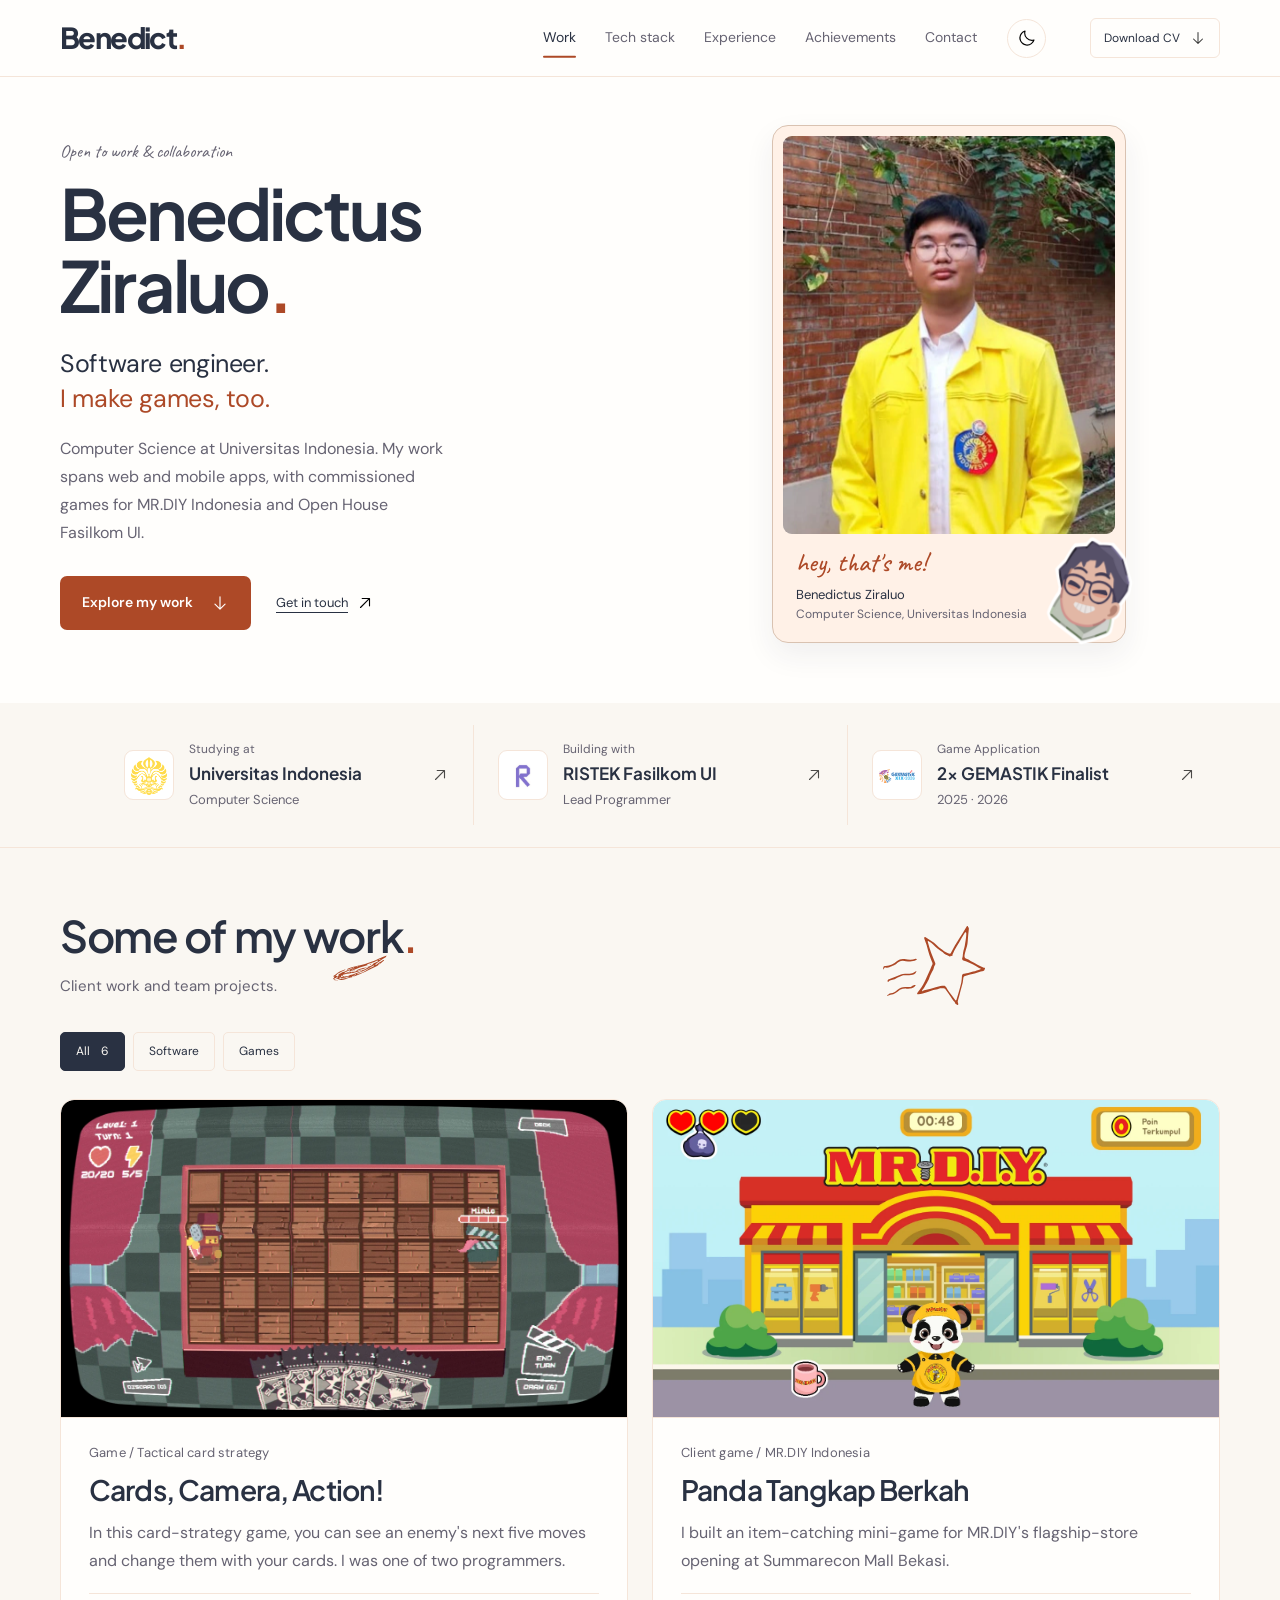
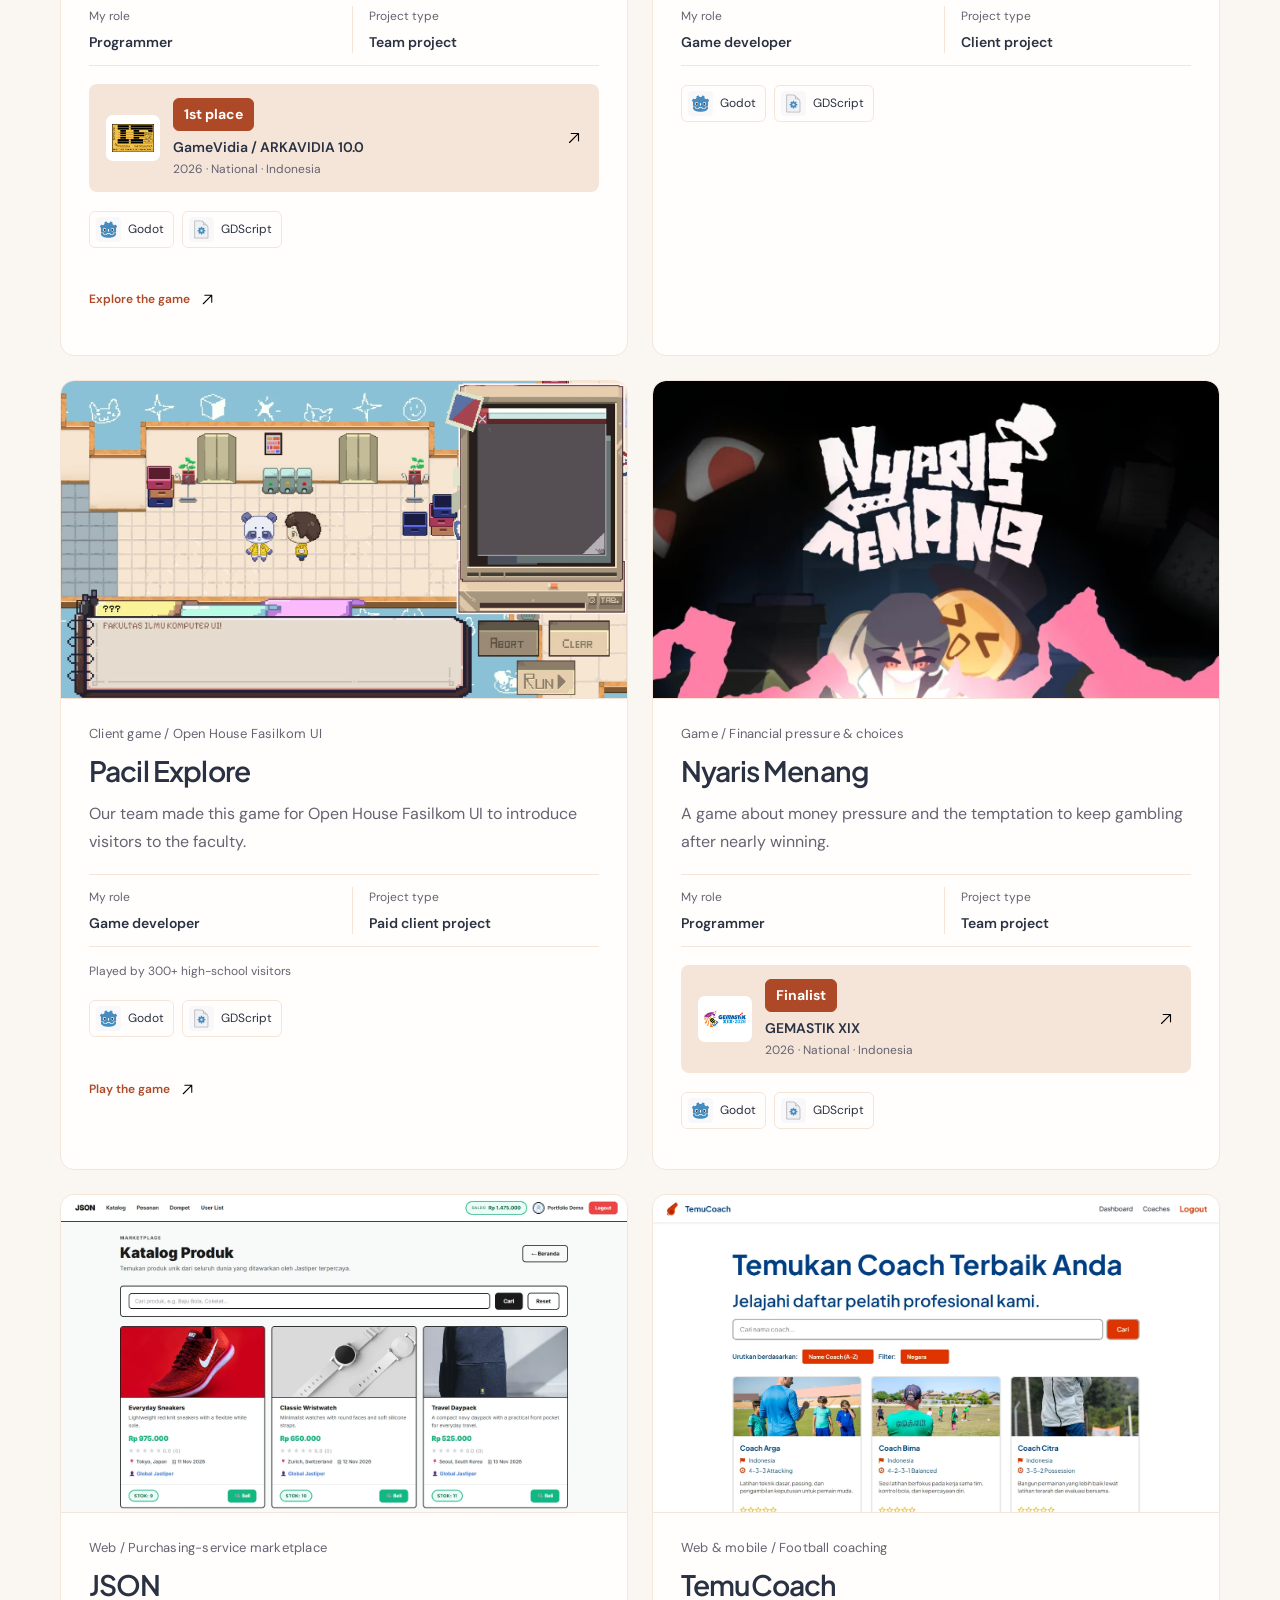
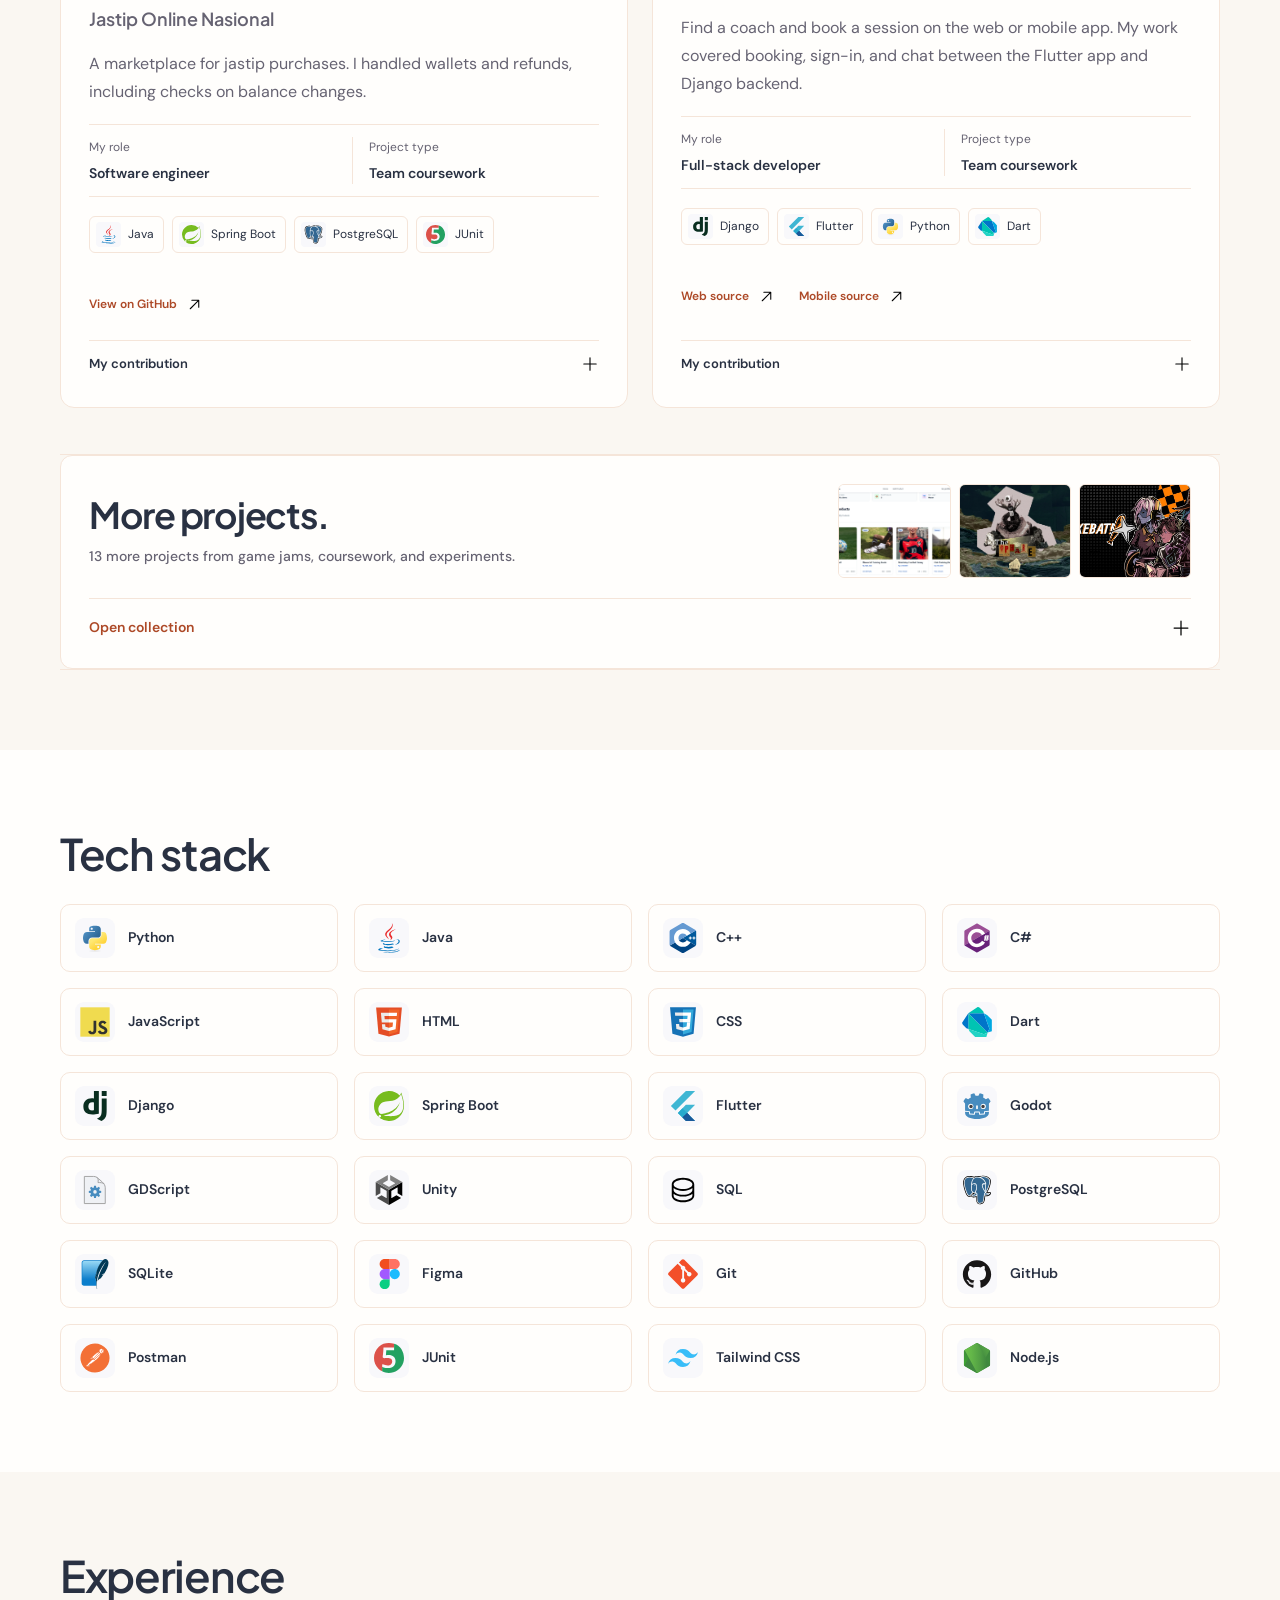
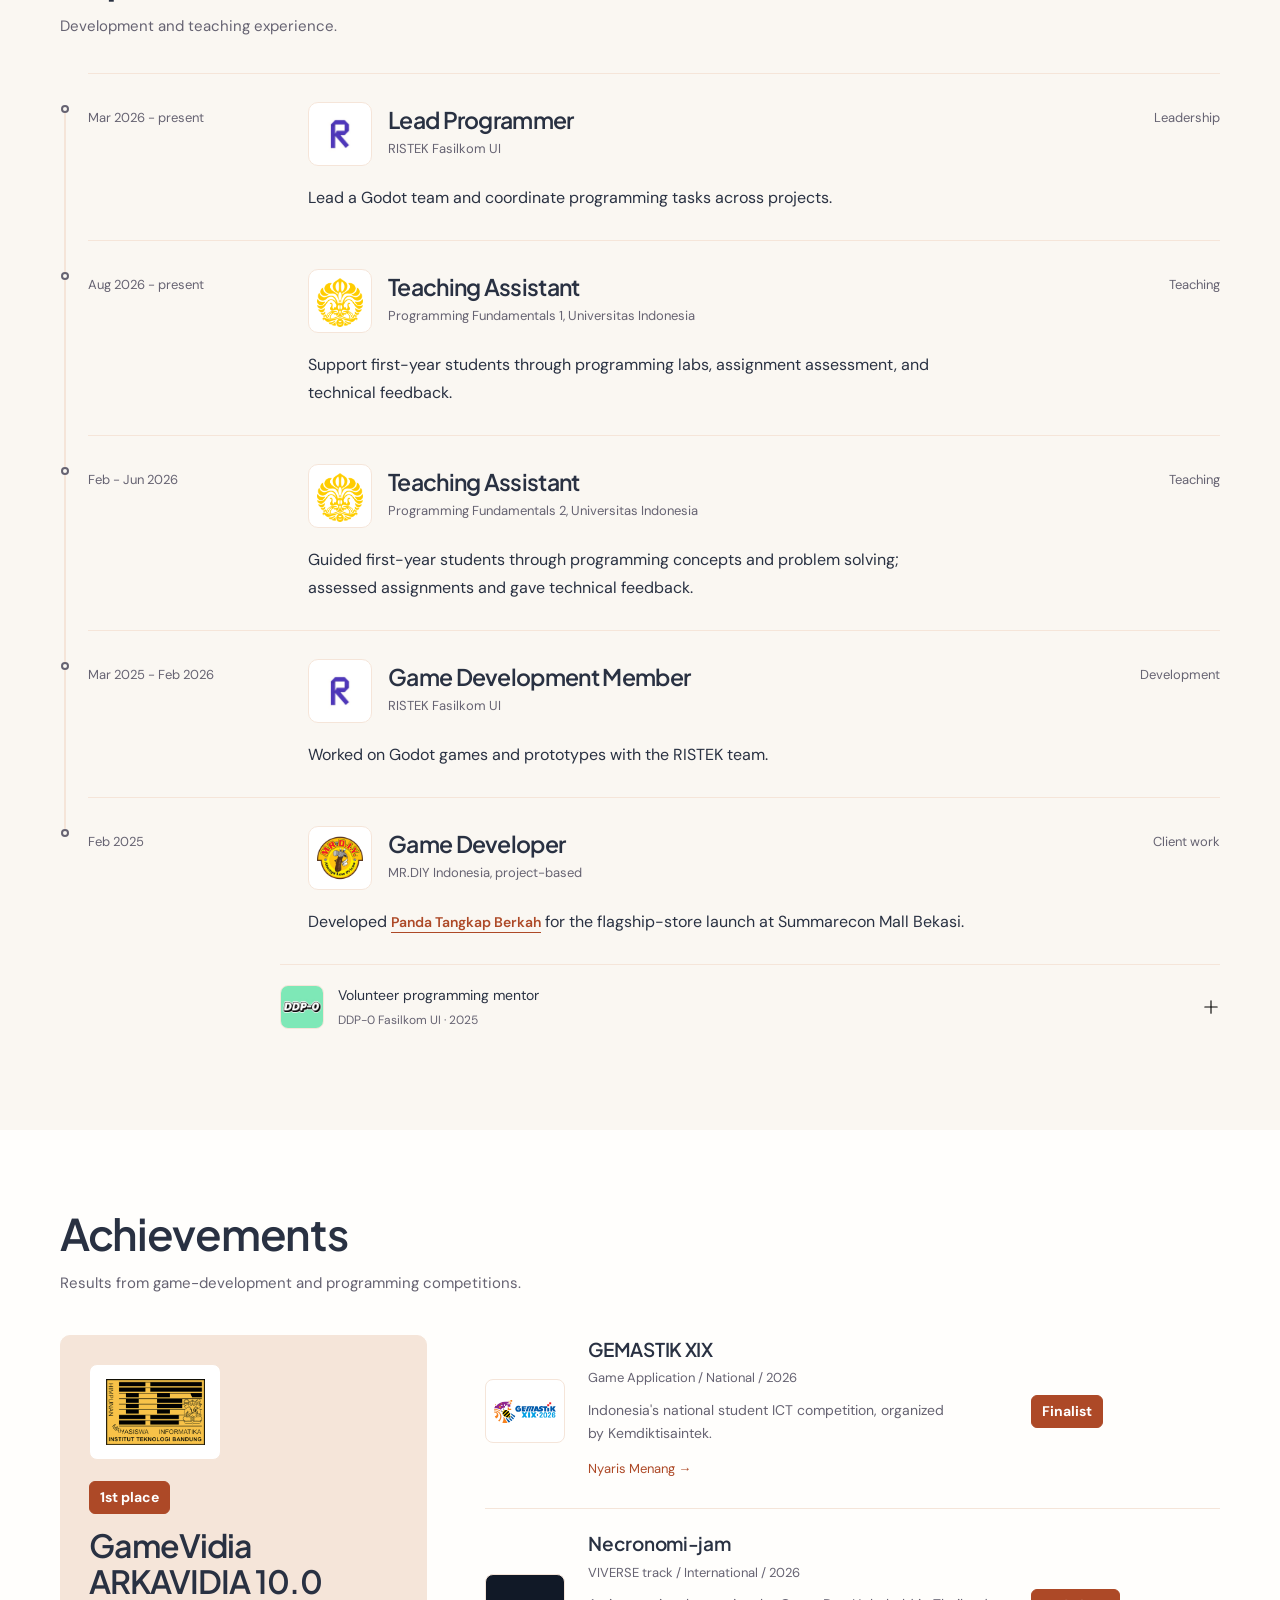
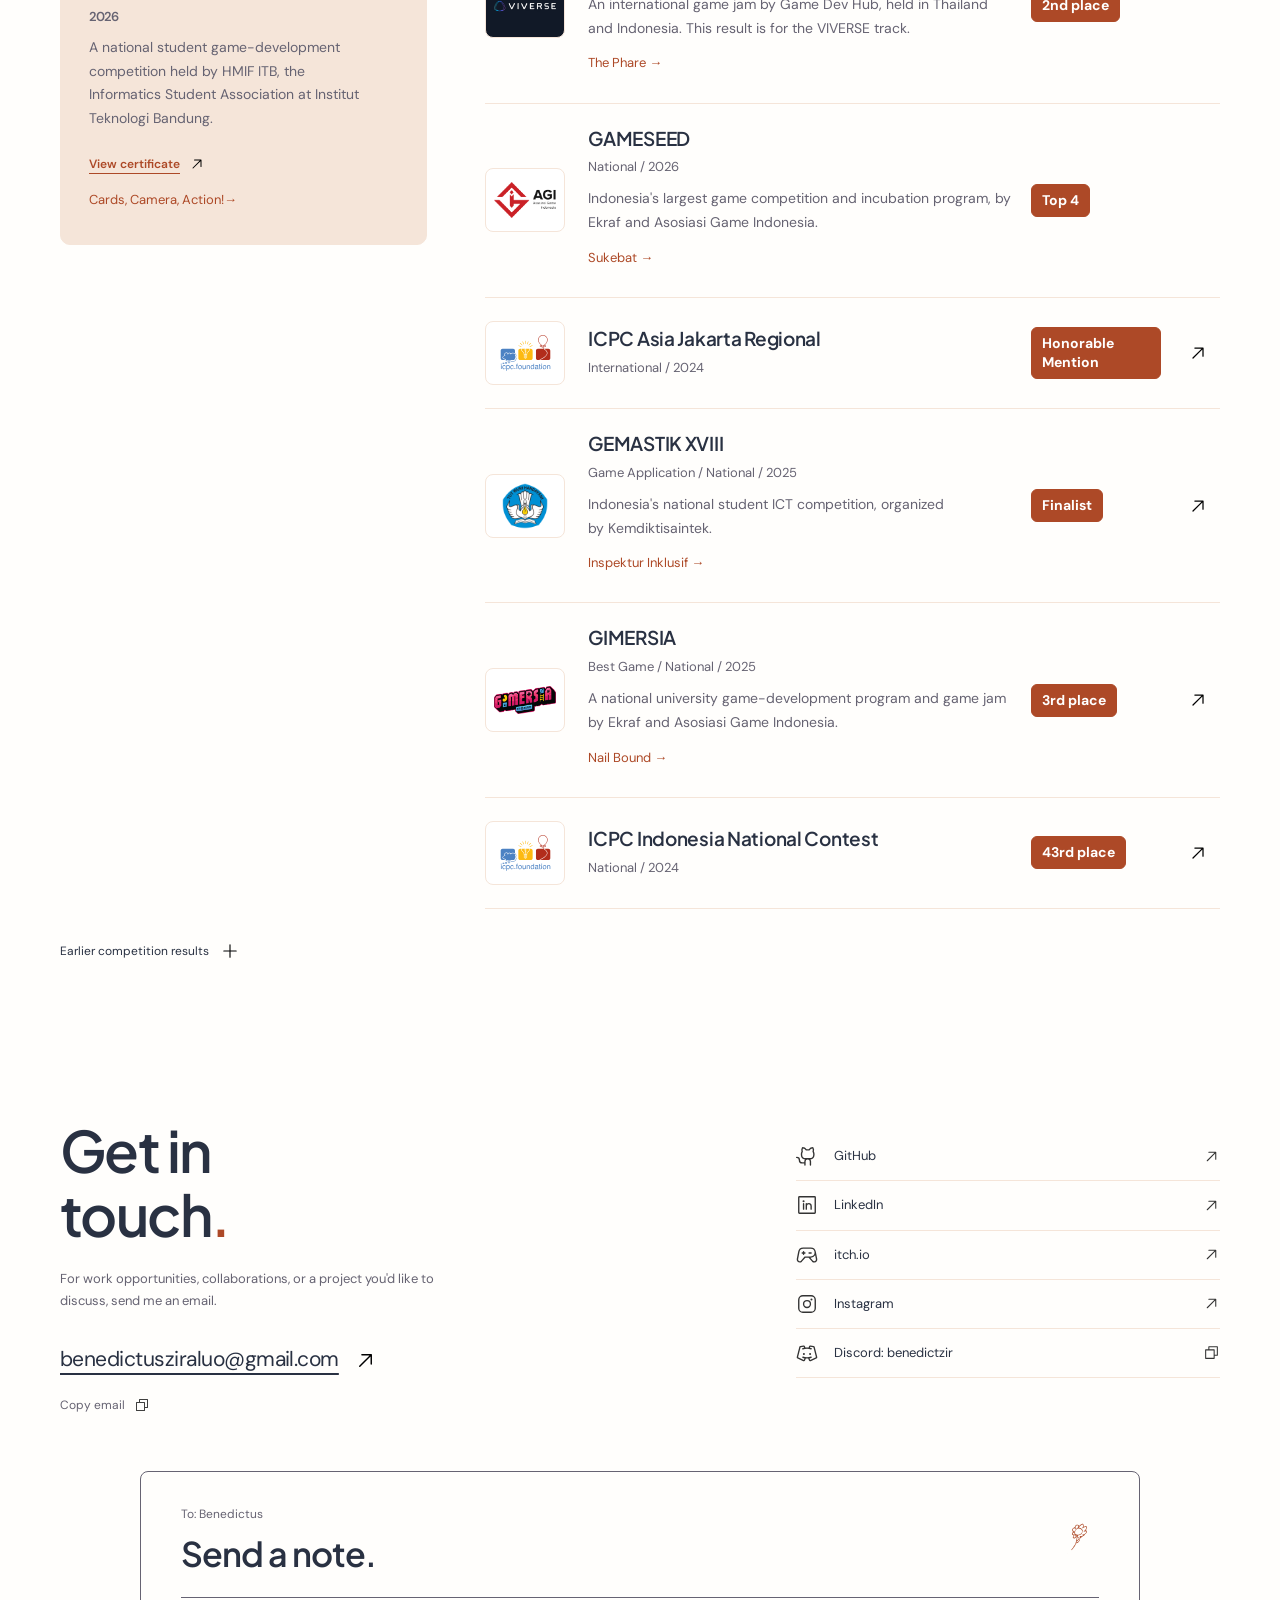
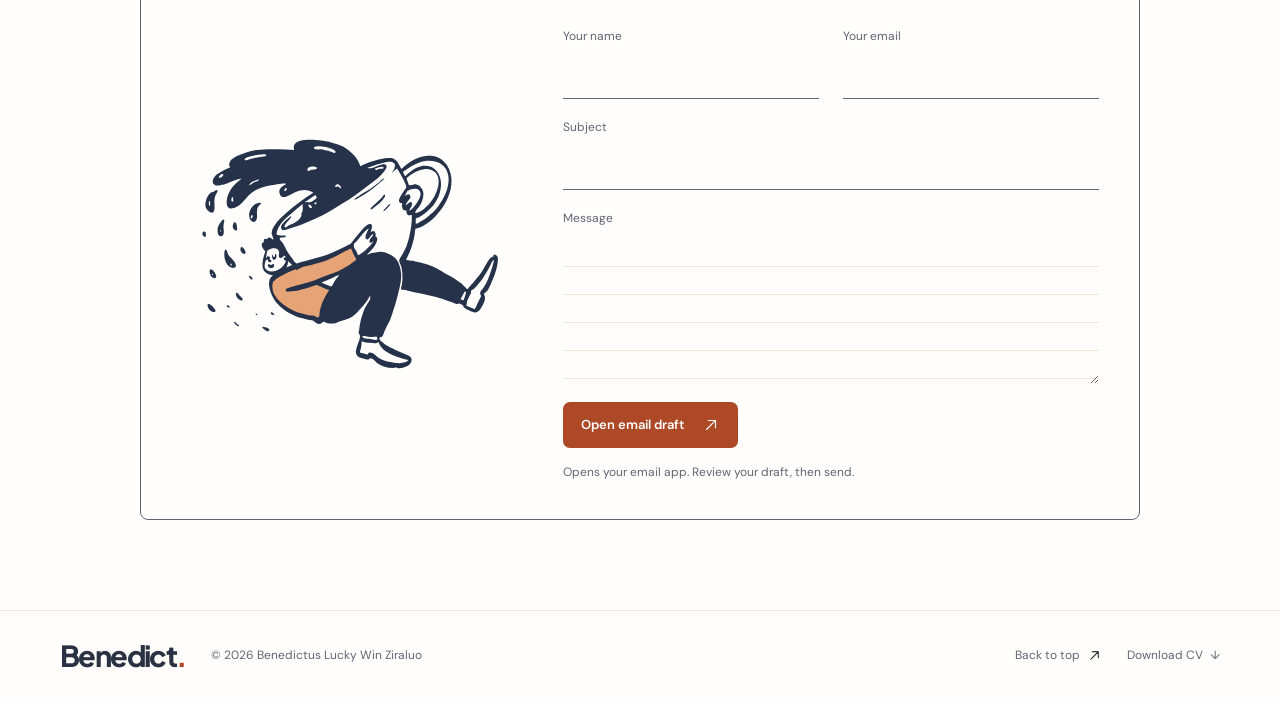
==== commit 66c79b8d: "Broaden availability copy and offer a direct CV download" ====
--- a/index.html
+++ b/index.html
@@ -51,20 +51,20 @@
 <button aria-label="Switch color theme" aria-pressed="false" class="theme-toggle" data-theme-toggle="" hidden="" type="button">
 <img alt="" class="theme-moon" height="20" src="assets/icons/moon.svg" width="20"/><img alt="" class="theme-sun" height="20" src="assets/icons/sun.svg" width="20"/>
 </button>
-<a class="nav-resume" data-resume-preview="" href="assets/Benedictus-Ziraluo-Resume.pdf">Résumé
-          <img alt="" height="16" src="assets/icons/arrow-up-right.svg" width="16"/></a>
+<a aria-label="Download CV" class="nav-cv" download="" href="assets/Benedictus-Ziraluo-CV.pdf"><span><span class="cv-download-label">Download </span>CV</span>
+          <img alt="" height="16" src="assets/icons/arrow-down.svg" width="16"/></a>
 </div>
 </header>
 <main id="main">
 <section aria-labelledby="intro-title" class="hero" id="top">
 <div class="shell hero-layout">
 <div class="hero-copy">
-<p class="hello">Looking for a software engineering internship</p>
+<p class="hello">Open to work &amp; collaboration</p>
 <h1 id="intro-title">Benedictus<br/>Ziraluo<span>.</span></h1>
 <p class="hero-role">
               Software engineer.<br/><span>I make games, too.</span>
 </p>
-<p class="hero-description">Computer Science at Universitas Indonesia. My software projects include a jastip marketplace and a coaching platform.</p>
+<p class="hero-description">Computer Science at Universitas Indonesia. My work spans web and mobile apps, with commissioned games for MR.DIY Indonesia and Open House Fasilkom UI.</p>
 <div class="hero-actions">
 <a class="button button-light" href="#projects">Explore my work
                 <img alt="" height="18" src="assets/icons/arrow-down.svg" width="18"/></a><a class="hero-contact" href="#contact">Get in touch
@@ -527,8 +527,8 @@
               Get in<br/>touch<span>.</span>
 </h2>
 <p>
-              I'm looking for a software engineering internship. Email is the
-              easiest way to reach me.
+              For work opportunities, collaborations, or a project you'd like to
+              discuss, send me an email.
             </p>
 <a class="contact-email" href="mailto:benedictusziraluo@gmail.com">benedictusziraluo@gmail.com
               <img alt="" height="23" src="assets/icons/arrow-up-right.svg" width="23"/></a><button class="copy-email" data-copy="benedictusziraluo@gmail.com" hidden="" type="button">
@@ -589,7 +589,7 @@
             <img alt="" height="15" src="assets/icons/arrow-up-right.svg" width="15"/></a>
 </div>
 <div class="footer-documents">
-<a class="footer-resume" download="" href="assets/Benedictus-Ziraluo-Resume.pdf">Download résumé ↓</a><a download="" href="assets/Benedictus-Ziraluo-CV.pdf">Full CV ↓</a>
+<a download="" href="assets/Benedictus-Ziraluo-CV.pdf">Download CV <span aria-hidden="true">↓</span></a>
 </div>
 </div>
 </footer>
@@ -605,19 +605,6 @@
         </button>
 </div>
 <div aria-label="Enlarged project image; use arrow keys to pan when zoomed" class="image-stage" role="region" tabindex="0"></div>
-</dialog>
-<dialog aria-labelledby="resume-preview-title" class="resume-dialog" id="resume-preview">
-<div class="resume-toolbar">
-<div>
-<h2 id="resume-preview-title">Résumé preview</h2>
-<p>Software engineering · Game development</p>
-<a class="full-cv-download" download="" href="assets/Benedictus-Ziraluo-CV.pdf">Download full CV <span aria-hidden="true">↓</span></a>
-</div>
-<a class="resume-download button button-ink" download="" href="assets/Benedictus-Ziraluo-Resume.pdf">Download PDF <span aria-hidden="true">↓</span></a><button aria-label="Close résumé preview" class="resume-close" type="button">
-          ×
-        </button>
-</div>
-<iframe class="resume-frame" data-src="resume.html" sandbox="allow-same-origin allow-popups allow-popups-to-escape-sandbox" title="Benedictus Lucky Win Ziraluo résumé"></iframe>
 </dialog>
 <span aria-live="polite" class="sr-only" data-theme-status="" role="status"></span>
 <div aria-atomic="true" aria-live="polite" class="toast" role="status"></div>
--- a/styles.css
+++ b/styles.css
@@ -261,7 +261,7 @@
 #site-nav a[aria-current]::after {
   transform: scaleX(1);
 }
-.nav-resume {
+.nav-cv {
   display: flex;
   align-items: center;
   gap: 10px;
@@ -271,11 +271,11 @@
   font-size: 12px;
   margin-left: 14px;
 }
-.nav-resume img {
+.nav-cv img {
   filter: var(--icon-filter);
   opacity: 0.8;
 }
-.nav-resume:hover {
+.nav-cv:hover {
   background: var(--cover-hover);
 }
 .menu-toggle {
@@ -1480,7 +1480,7 @@
   .nav-inner {
     gap: 18px;
   }
-  .nav-resume {
+  .nav-cv {
     margin-left: 0;
   }
   .hero-layout {
@@ -1563,7 +1563,7 @@
     display: flex;
     margin-left: auto;
   }
-  .nav-resume {
+  .nav-cv {
     font-size: 11px;
     padding: 7px 10px;
   }
@@ -2049,7 +2049,7 @@
   .hero h1 {
     font-size: 59px;
   }
-  .nav-resume {
+  .nav-cv {
     font-size: 10px;
     gap: 6px;
   }
@@ -2788,7 +2788,7 @@
     padding: 12px 0 0;
     border: 0;
   }
-  .nav-resume {
+  .nav-cv {
     font-size: 11px;
     padding: 7px 10px;
     margin-left: 0;
--- a/work.css
+++ b/work.css
@@ -618,74 +618,6 @@
     transform: none;
   }
 }
-.resume-dialog {
-  width: min(960px, calc(100vw - 32px));
-  max-width: none;
-  max-height: calc(100dvh - 32px);
-  padding: 0;
-  border: 1px solid var(--line);
-  border-radius: 10px;
-  background: var(--paper);
-  color: var(--ink);
-  overflow: hidden;
-}
-.resume-dialog::backdrop {
-  background: #0b111cbd;
-}
-.resume-toolbar {
-  display: grid;
-  grid-template-columns: 1fr auto 40px;
-  gap: 16px;
-  align-items: center;
-  padding: 17px 22px;
-  border-bottom: 1px solid var(--line);
-}
-.resume-toolbar h2 {
-  font-size: 20px;
-}
-.resume-toolbar p {
-  color: var(--muted);
-  font-size: 10px;
-  margin-top: 4px;
-}
-.full-cv-download {
-  display: inline-block;
-  margin-top: 6px;
-  color: var(--accent);
-  font-size: 12px;
-  text-decoration: underline;
-  text-underline-offset: 3px;
-}
-.resume-toolbar .resume-download {
-  font-size: 11px;
-  min-height: 40px;
-  padding: 8px 12px;
-  gap: 10px;
-}
-.resume-close {
-  width: 40px;
-  height: 40px;
-  border: 1px solid var(--line);
-  border-radius: 50%;
-  font-size: 24px;
-  line-height: 1;
-}
-.resume-close:hover {
-  background: var(--hover);
-}
-.resume-frame {
-  display: block;
-  width: 100%;
-  height: min(74dvh, 850px);
-  border: 0;
-  background: white;
-  color-scheme: light;
-}
-html[data-resume-open] {
-  overflow: hidden;
-  scrollbar-gutter: stable;
-}
-
 @media (max-width: 1024px) {
   .work-card {
     padding: 25px 23px 20px;
@@ -749,25 +681,6 @@
   .portrait-sticker .brand-avatar {
     width: 104px;
     height: 104px;
-  }
-  .resume-toolbar {
-    grid-template-columns: 1fr auto 36px;
-    gap: 10px;
-    padding: 13px;
-  }
-  .resume-toolbar h2 {
-    font-size: 16px;
-  }
-  .resume-toolbar p {
-    display: none;
-  }
-  .resume-toolbar .resume-download {
-    font-size: 10px;
-    padding: 7px 10px;
-  }
-  .resume-close {
-    width: 36px;
-    height: 36px;
   }
 }
 @media (prefers-reduced-motion: reduce) {
@@ -1300,14 +1213,12 @@
 .work-filters button,
 .work-filters button span,
 .earlier-awards li span,
-.nav-resume,
+.nav-cv,
 .copy-email,
 .letter-eyebrow,
 .site-footer p,
 .footer-inner > div > a,
-.footer-inner > .footer-documents,
-.resume-toolbar p,
-.resume-toolbar .resume-download {
+.footer-inner > .footer-documents {
   font-size: 12px;
 }
 .folder-tab {
@@ -1825,7 +1736,10 @@
   .tech-inventory > li { padding: 10px; gap: 10px; }
 }
 @media (max-width: 600px) {
-  .site-header .nav-resume {
+  .nav-cv .cv-download-label {
+    display: none;
+  }
+  .site-header .nav-cv {
     white-space: nowrap;
     padding-inline: 9px;
     gap: 7px;
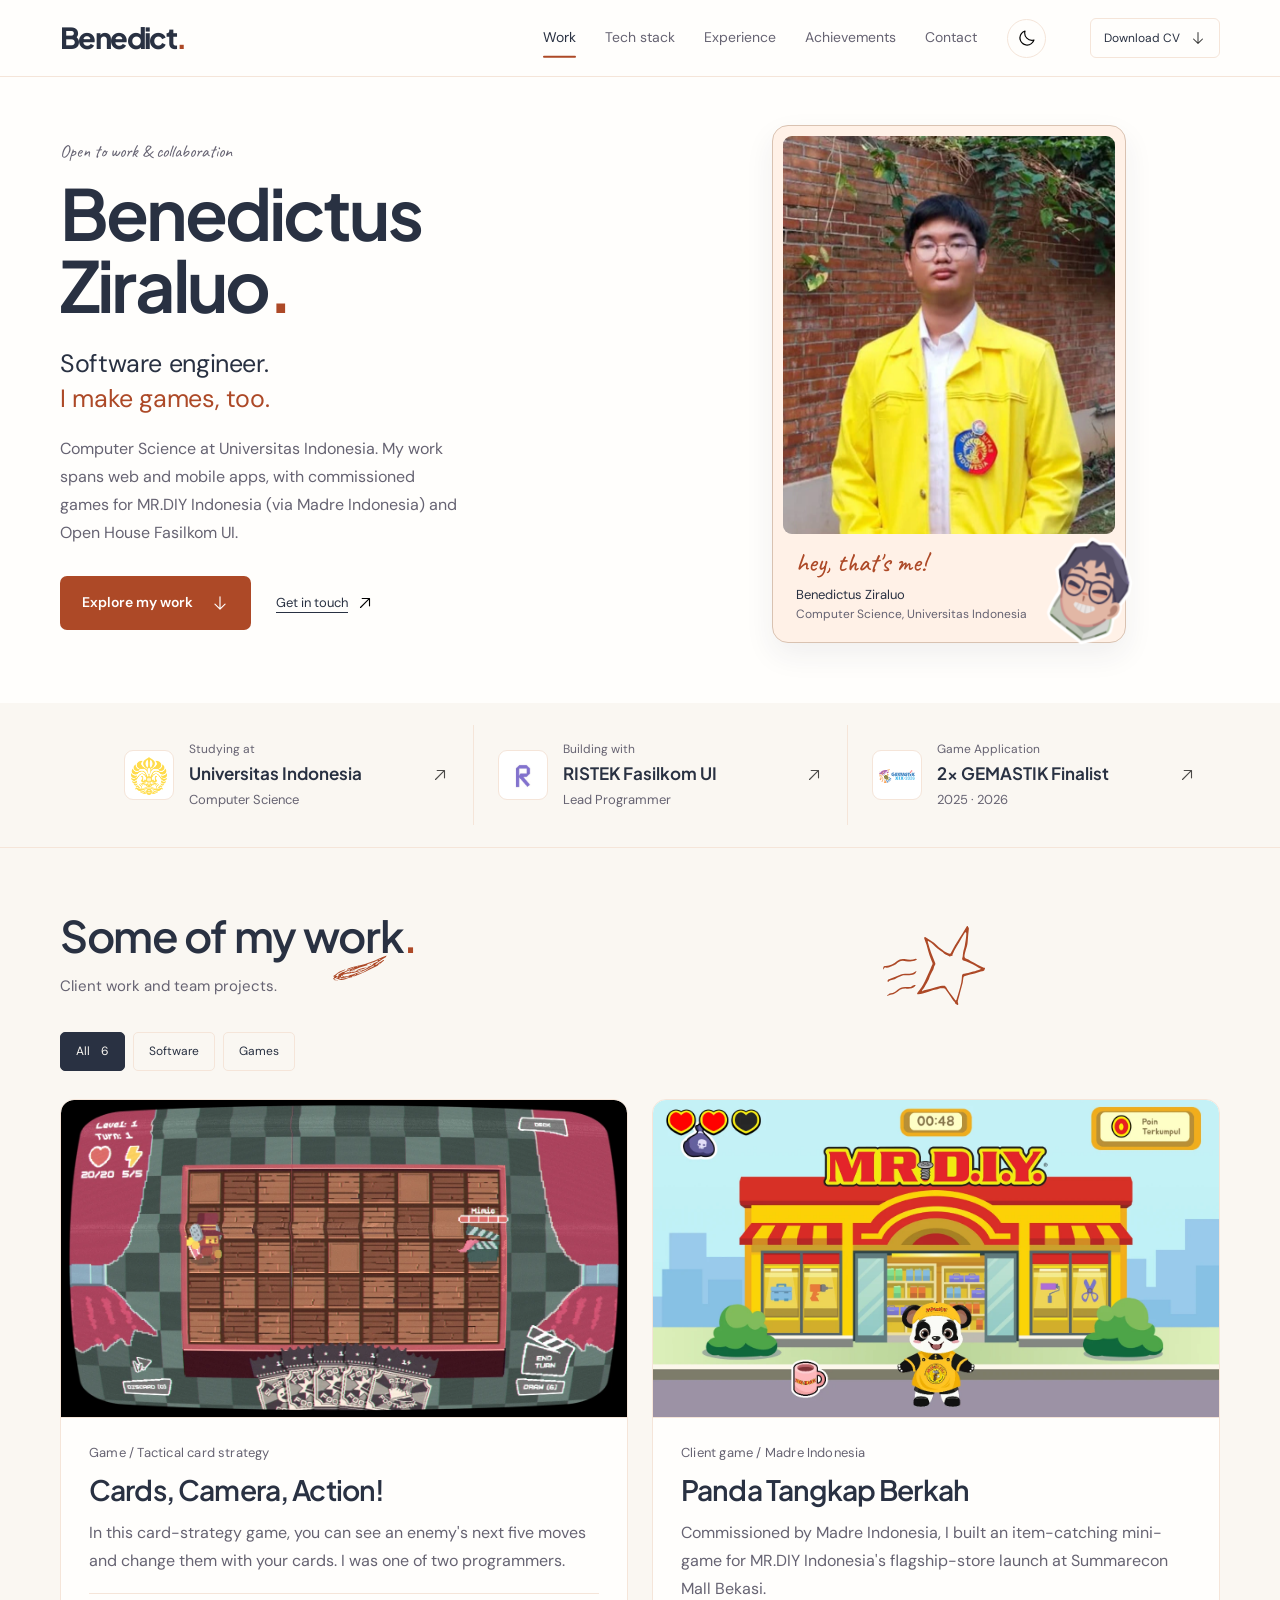
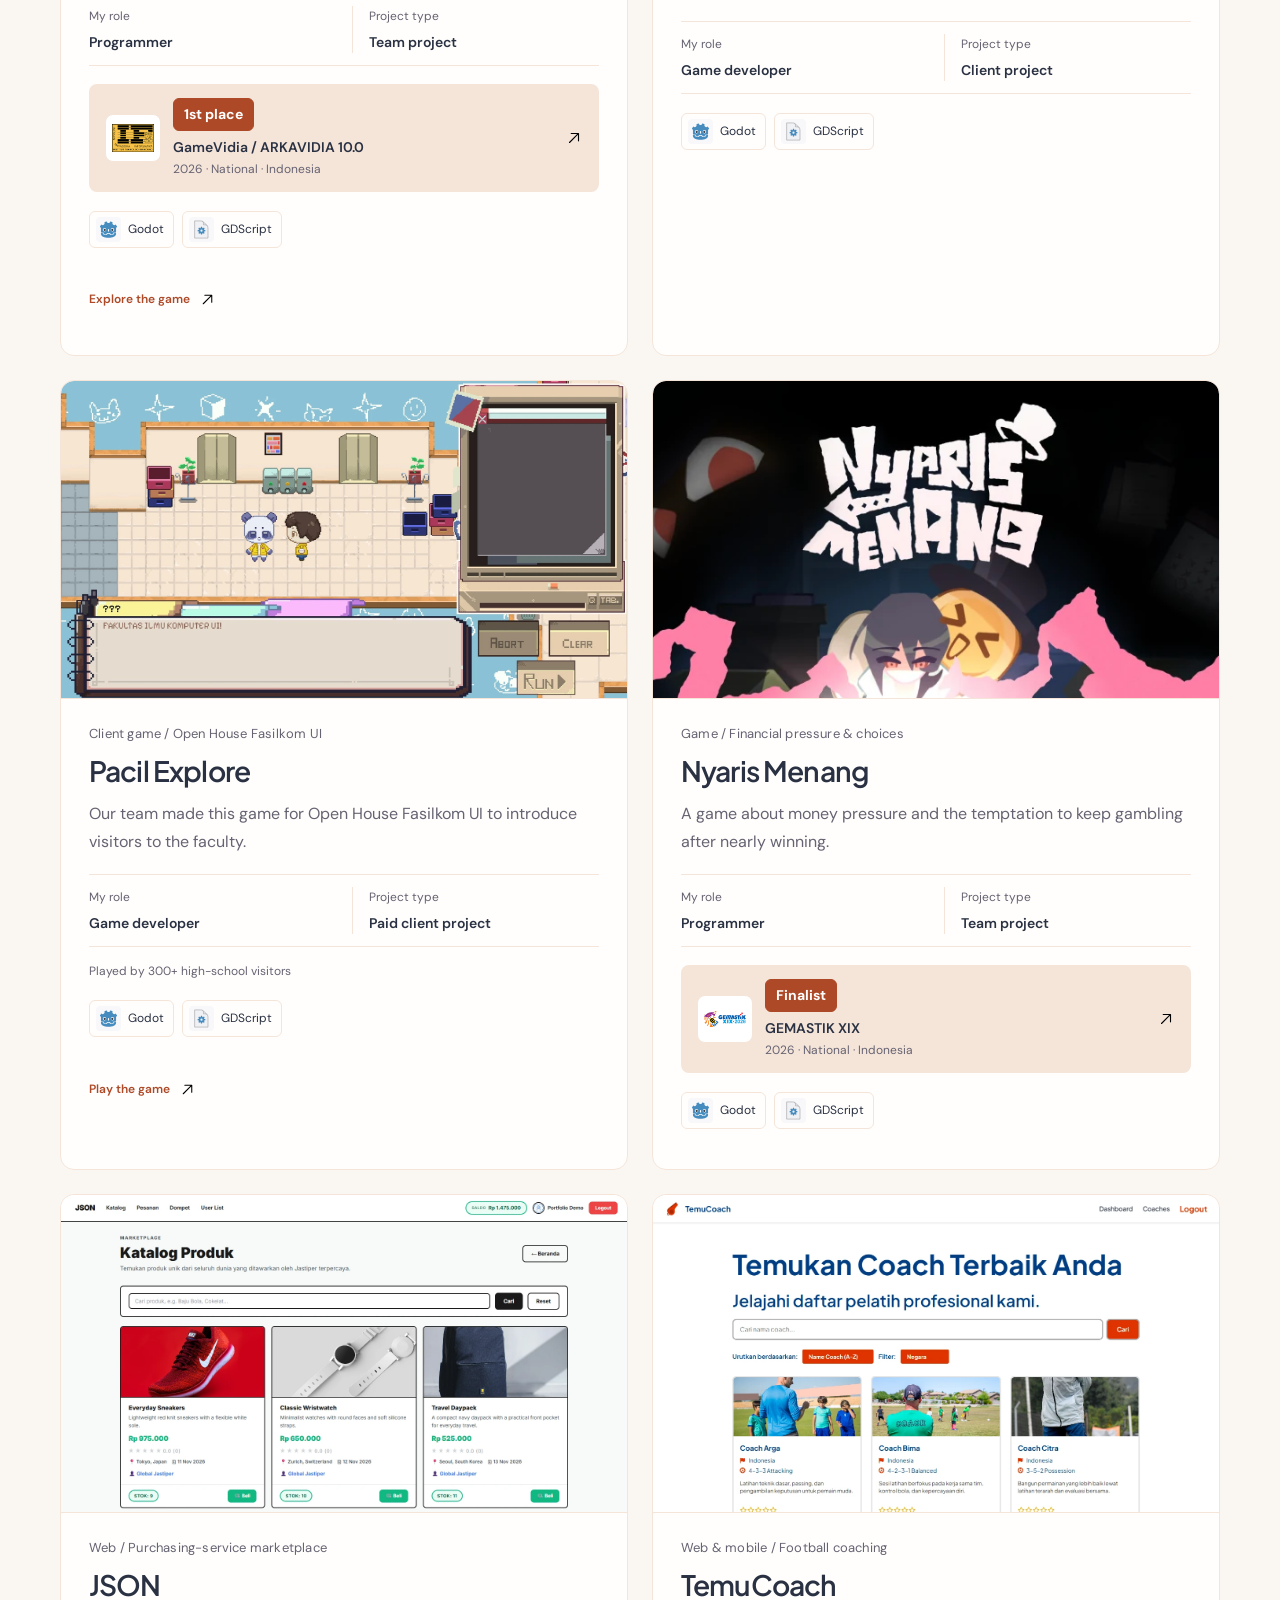
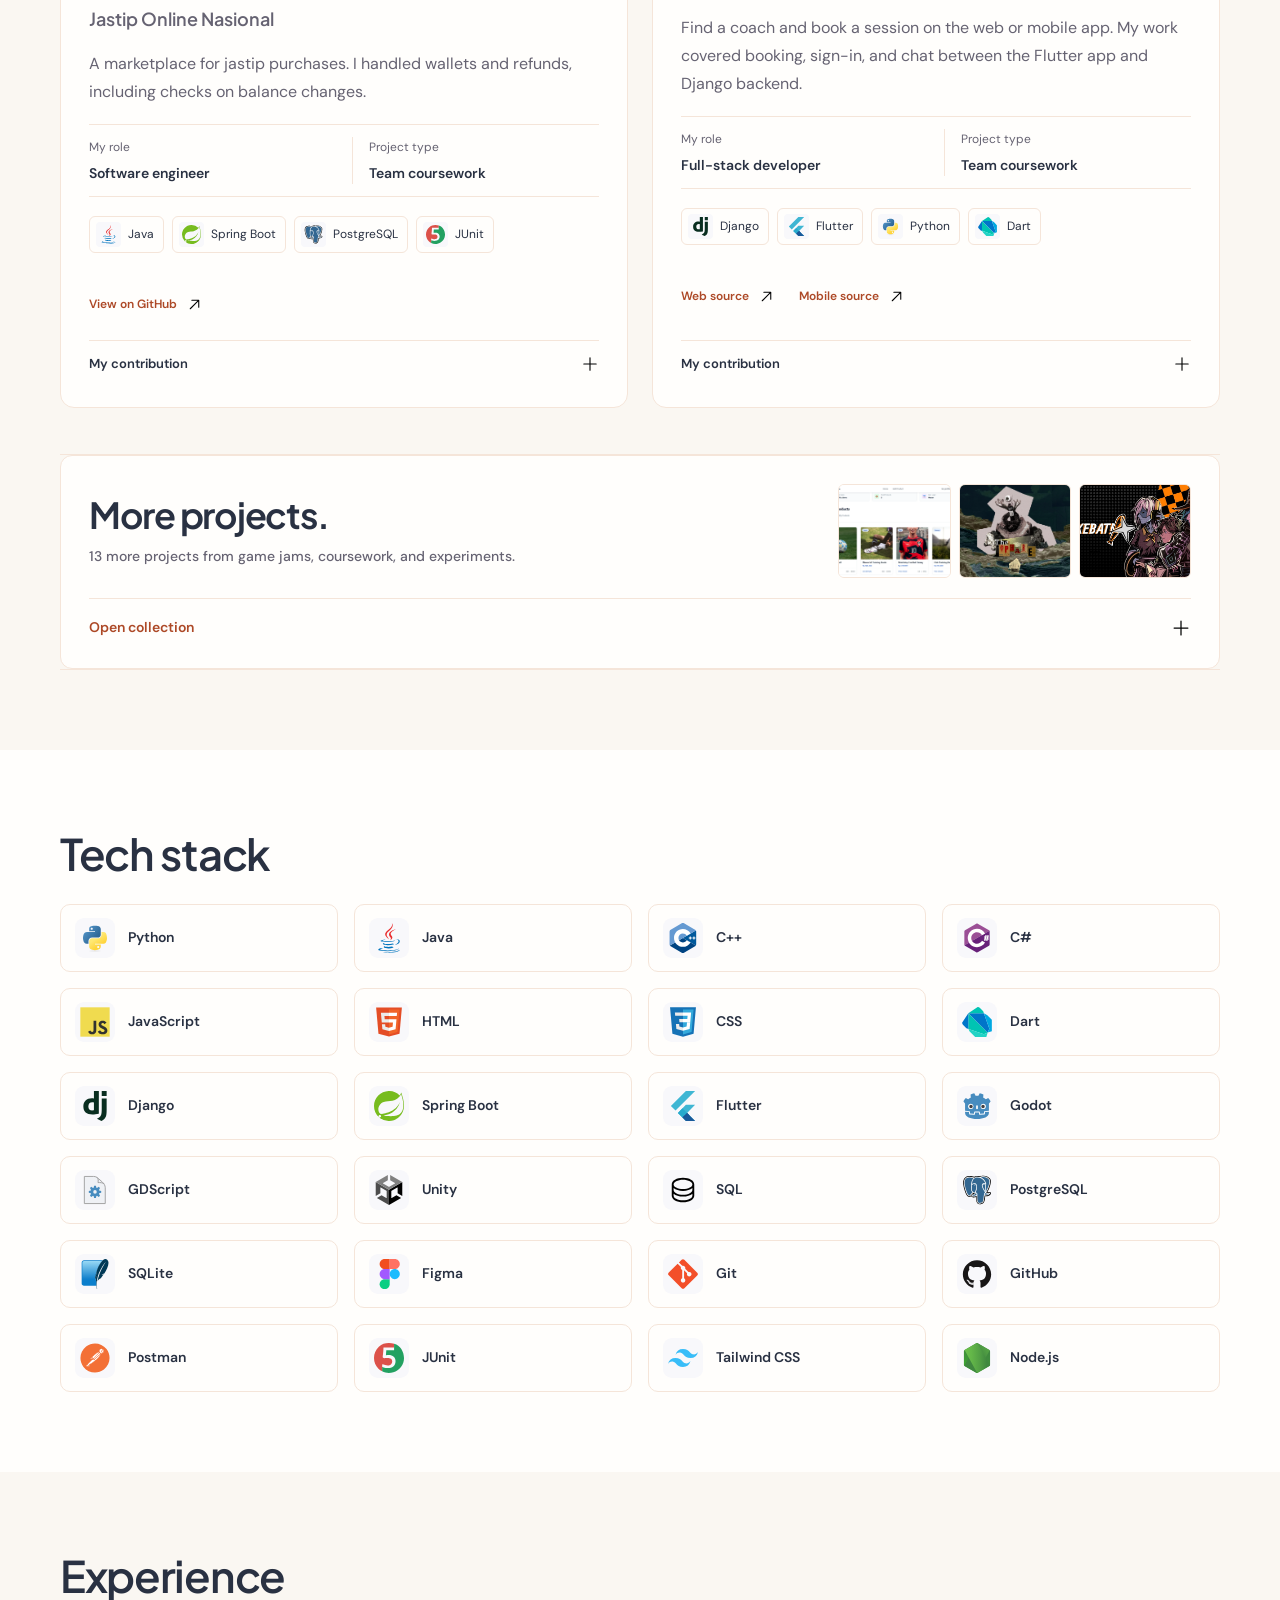
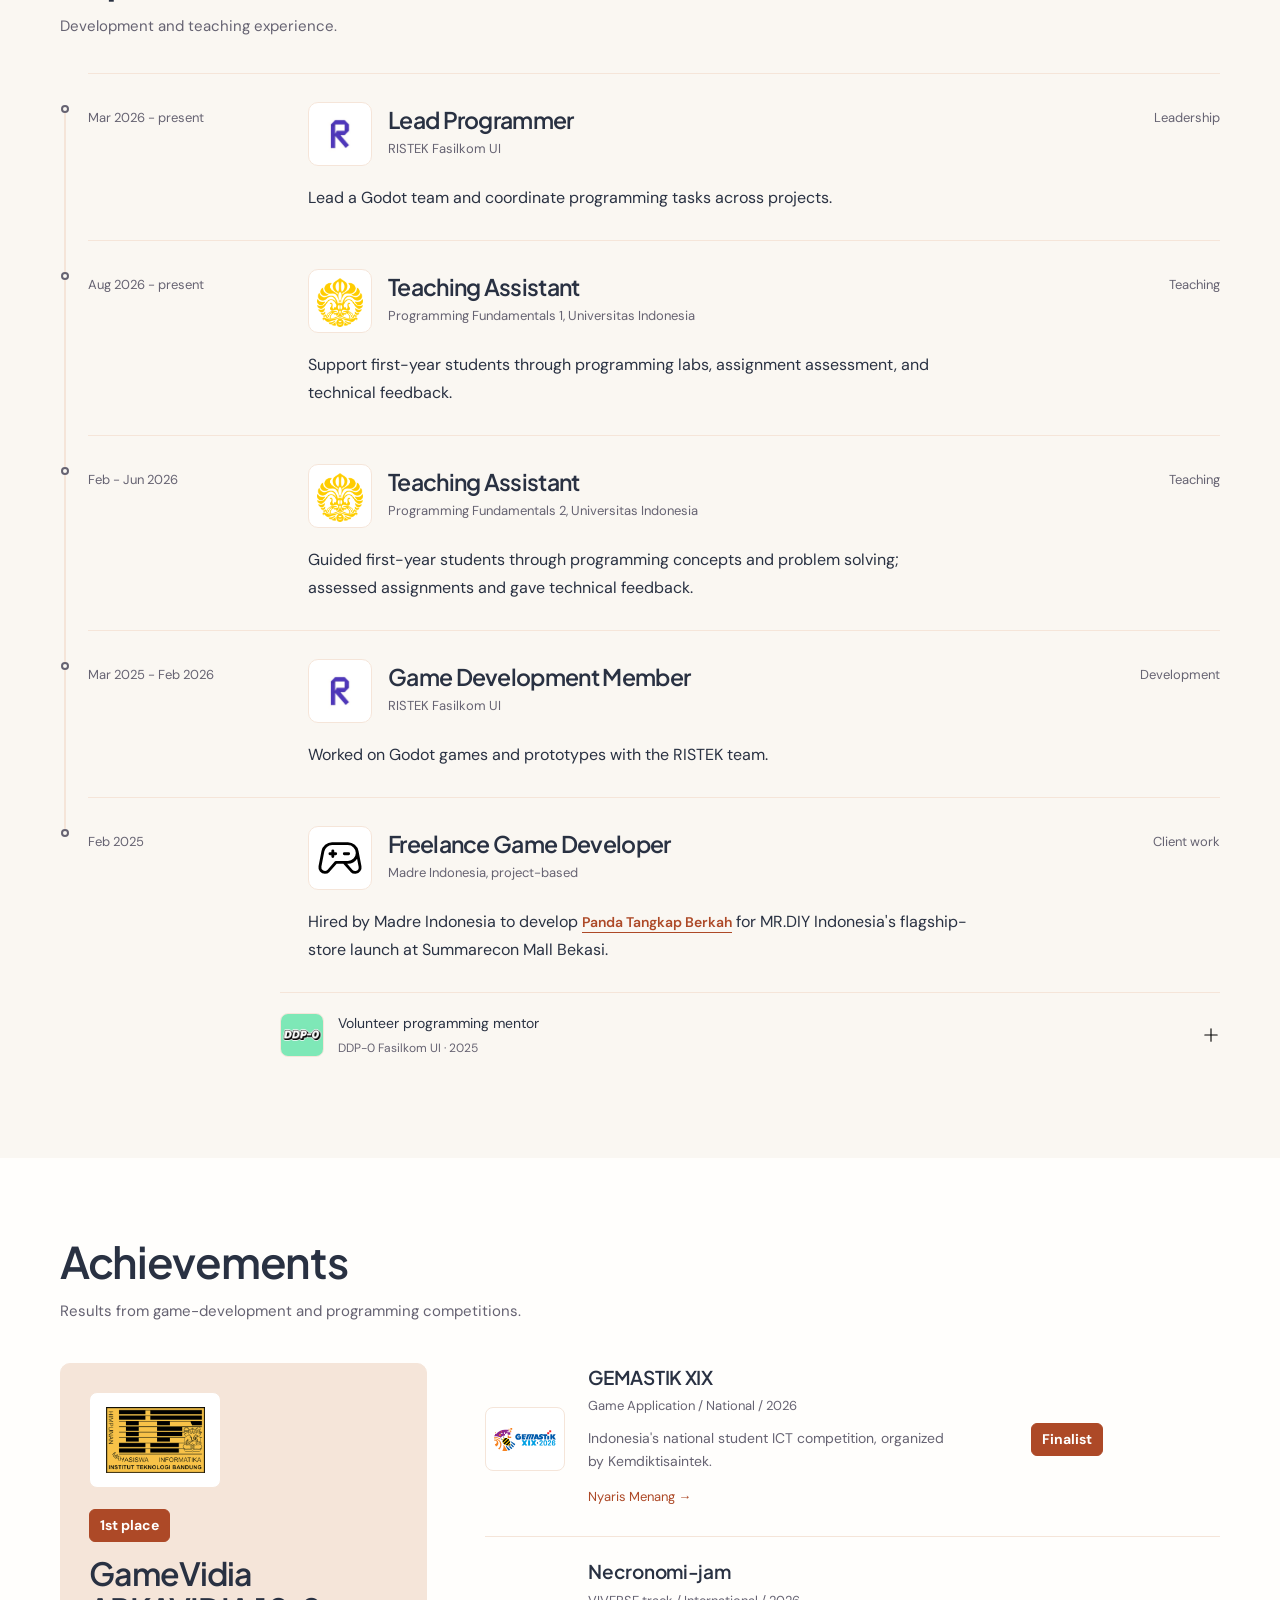
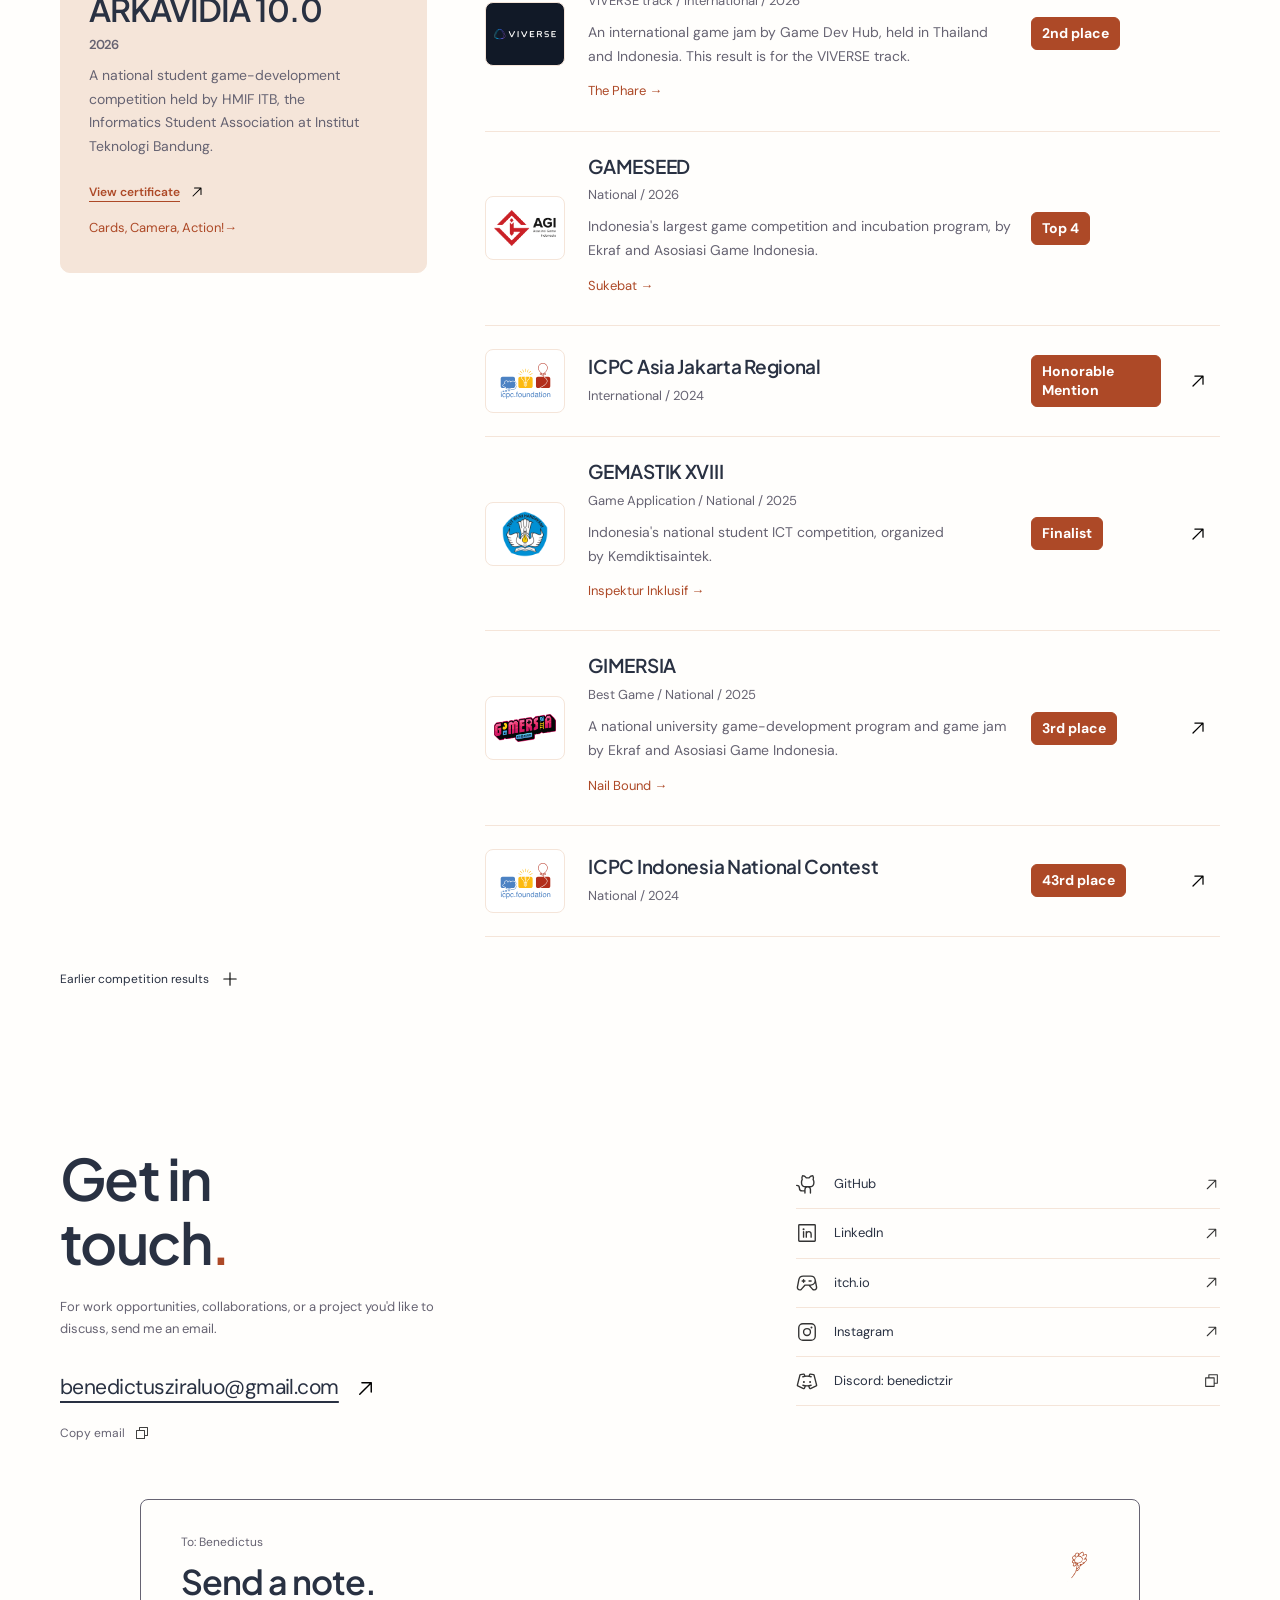
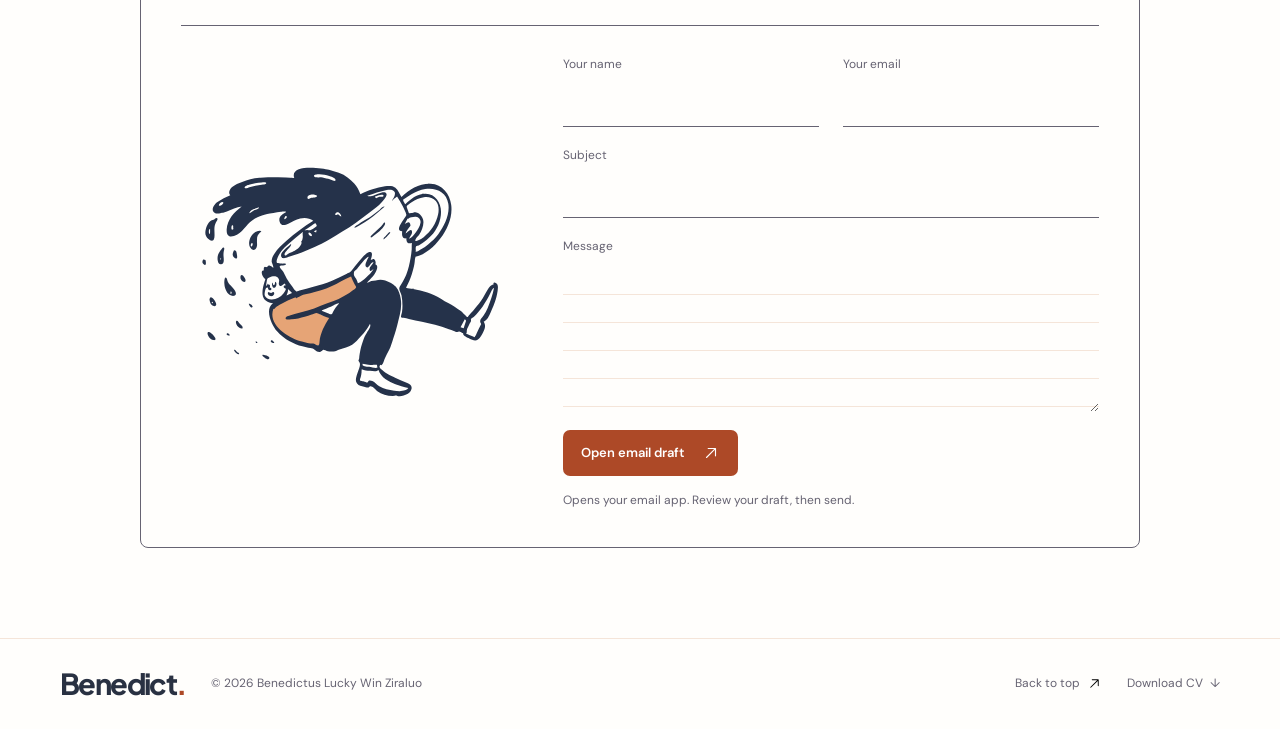
==== commit f7dd0557: "Clarify Madre Indonesia commission for the MR.DIY game" ====
--- a/index.html
+++ b/index.html
@@ -64,7 +64,7 @@
 <p class="hero-role">
               Software engineer.<br/><span>I make games, too.</span>
 </p>
-<p class="hero-description">Computer Science at Universitas Indonesia. My work spans web and mobile apps, with commissioned games for MR.DIY Indonesia and Open House Fasilkom UI.</p>
+<p class="hero-description">Computer Science at Universitas Indonesia. My work spans web and mobile apps, with commissioned games for MR.DIY Indonesia (via Madre Indonesia) and Open House Fasilkom UI.</p>
 <div class="hero-actions">
 <a class="button button-light" href="#projects">Explore my work
                 <img alt="" height="18" src="assets/icons/arrow-down.svg" width="18"/></a><a class="hero-contact" href="#contact">Get in touch
@@ -119,9 +119,9 @@
           <div><p class="honor-rank result-badge"><span class="result-label">1st place</span></p><p class="honor-event">GameVidia / ARKAVIDIA 10.0</p><p class="honor-level">2026 · National · Indonesia</p></div>
           <img class="honor-arrow" src="assets/icons/arrow-up-right.svg" width="18" height="18" alt=""/></a></aside><ul class="project-stack" aria-label="Cards, Camera, Action! technologies"><li><img src="assets/tech/godot.svg" width="25" height="25" alt=""/><span>Godot</span></li><li><img src="assets/tech/gdscript.svg" width="25" height="25" alt=""/><span>GDScript</span></li></ul><div class="project-links"><a class="work-link" href="https://viscasa.itch.io/cards-camera-action" target="_blank" rel="noopener noreferrer">Explore the game<img src="assets/icons/arrow-up-right.svg" width="17" height="17" alt=""/></a></div>
       </div></article><article class="work-card game-case" data-project="games" data-award="" id="panda" aria-labelledby="panda-title">
-      <figure class="project-media "><a class="project-media-link" href="assets/projects/panda-tangkap-berkah-gameplay.webp" target="_blank" rel="noopener" aria-label="Enlarge Panda Tangkap Berkah screenshot"><img src="assets/projects/panda-tangkap-berkah-gameplay.webp" alt="Panda Tangkap Berkah in play, with falling shop items and a panda catching them" width="1440" height="810" loading="lazy" decoding="async"/></a></figure><div class="work-copy" id="dossier-panda"><p class="project-category">Client game / MR.DIY Indonesia</p>
+      <figure class="project-media "><a class="project-media-link" href="assets/projects/panda-tangkap-berkah-gameplay.webp" target="_blank" rel="noopener" aria-label="Enlarge Panda Tangkap Berkah screenshot"><img src="assets/projects/panda-tangkap-berkah-gameplay.webp" alt="Panda Tangkap Berkah in play, with falling shop items and a panda catching them" width="1440" height="810" loading="lazy" decoding="async"/></a></figure><div class="work-copy" id="dossier-panda"><p class="project-category">Client game / Madre Indonesia</p>
       <h3 id="panda-title">Panda Tangkap Berkah</h3>
-      <p class="work-description">I built an item-catching mini-game for MR.DIY&#x27;s flagship-store opening at Summarecon Mall Bekasi.</p>
+      <p class="work-description">Commissioned by Madre Indonesia, I built an item-catching mini-game for MR.DIY Indonesia&#x27;s flagship-store launch at Summarecon Mall Bekasi.</p>
       <dl class="work-role project-meta"><div><dt>My role</dt><dd>Game developer</dd></div><div><dt>Project type</dt><dd>Client project</dd></div></dl>
       <ul class="project-stack" aria-label="Panda Tangkap Berkah technologies"><li><img src="assets/tech/godot.svg" width="25" height="25" alt=""/><span>Godot</span></li><li><img src="assets/tech/gdscript.svg" width="25" height="25" alt=""/><span>GDScript</span></li></ul>
       </div></article><article class="work-card game-case" data-project="games" data-award="" id="pacil" aria-labelledby="pacil-title">
@@ -375,16 +375,16 @@
 <div class="experience-date">Feb 2025</div>
 <div>
 <div class="experience-identity">
-<a aria-label="MR.DIY Indonesia (opens in a new tab)" class="organization-logo" href="https://corporate-id.mrdiy.com/" rel="noopener noreferrer" target="_blank"><img alt="" height="56" loading="lazy" src="assets/organizations/mr-diy-symbol.png" width="56"/></a>
-<div>
-<h3>Game Developer</h3>
-<p class="organization">MR.DIY Indonesia, project-based</p>
+<span aria-hidden="true" class="organization-logo"><img alt="" height="56" loading="lazy" src="assets/icons/game-controller.svg" width="56"/></span>
+<div>
+<h3>Freelance Game Developer</h3>
+<p class="organization">Madre Indonesia, project-based</p>
 </div>
 </div>
 <p>
-                Developed
+                Hired by Madre Indonesia to develop
                 <a class="inline-link" href="#dossier-panda">Panda Tangkap Berkah</a>
-                for the flagship-store launch at Summarecon Mall Bekasi.
+                for MR.DIY Indonesia's flagship-store launch at Summarecon Mall Bekasi.
               </p>
 </div>
 <span class="experience-kind">Client work</span>
